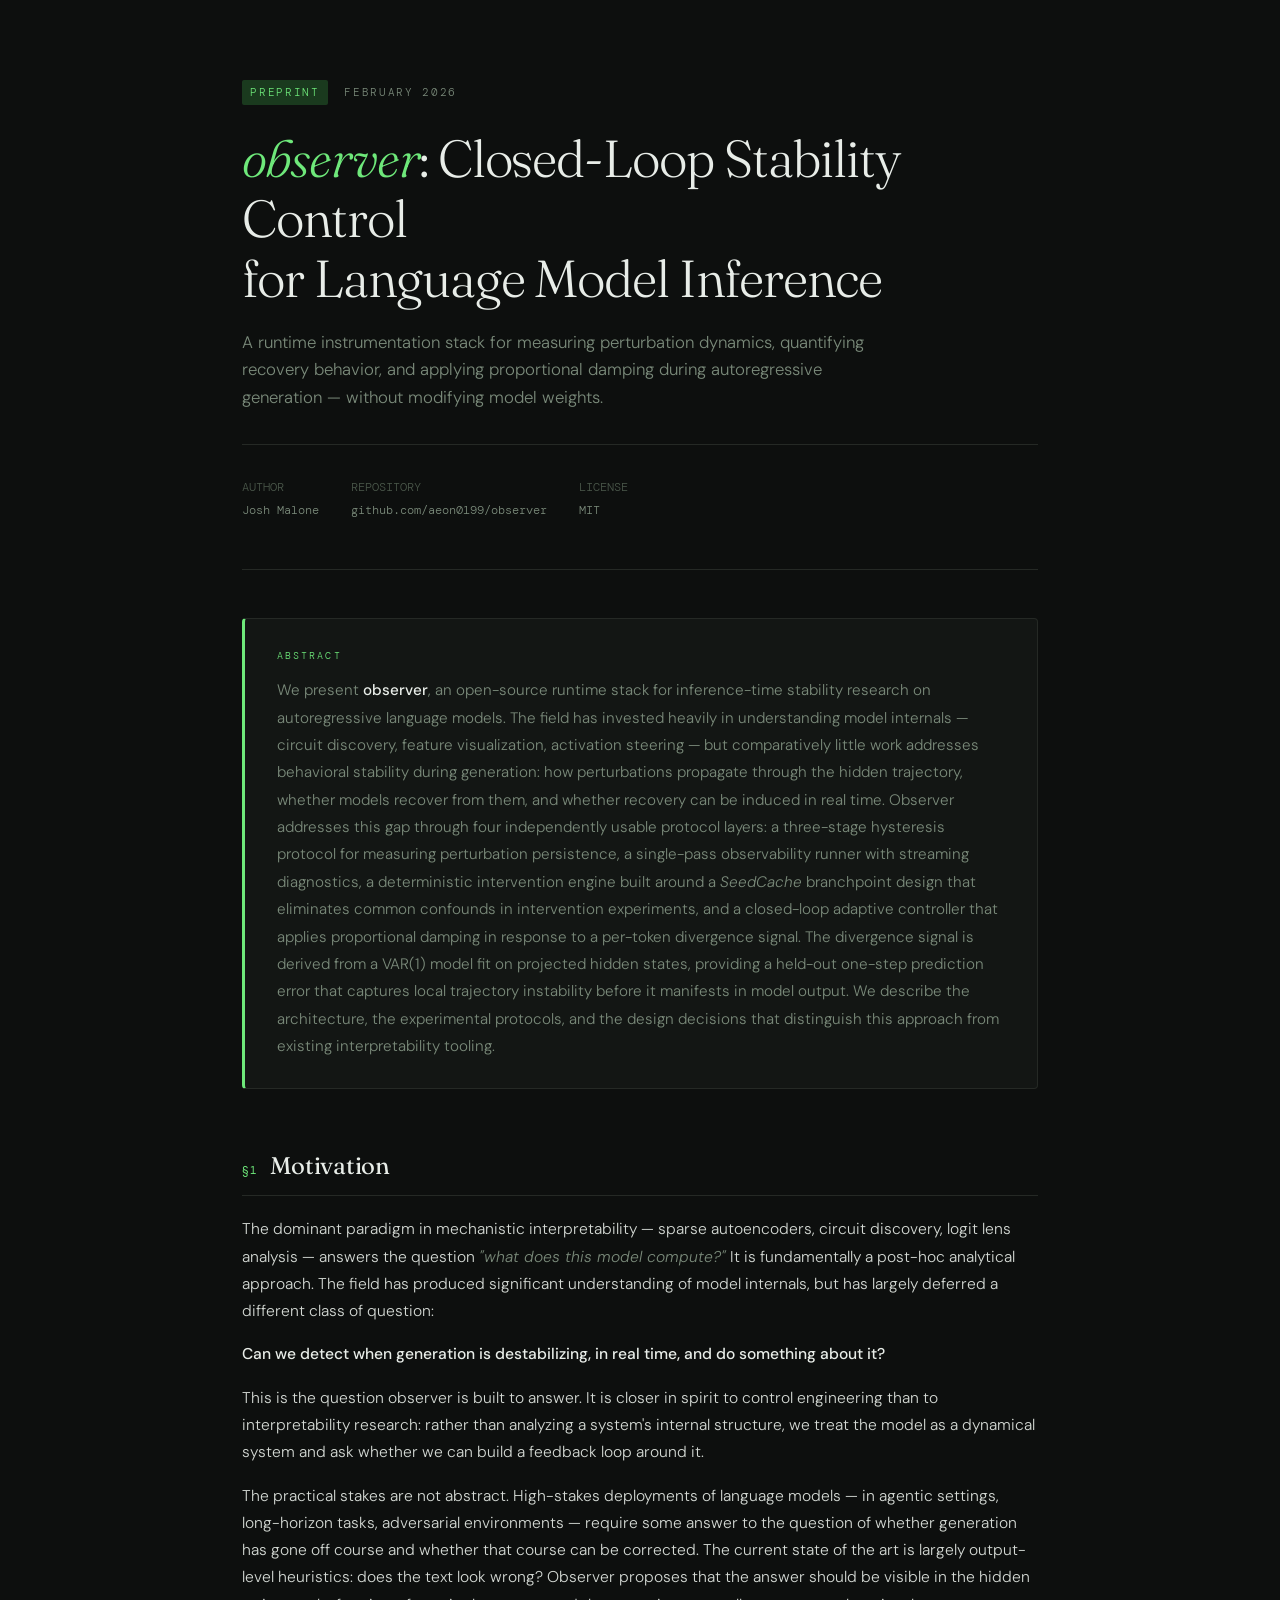
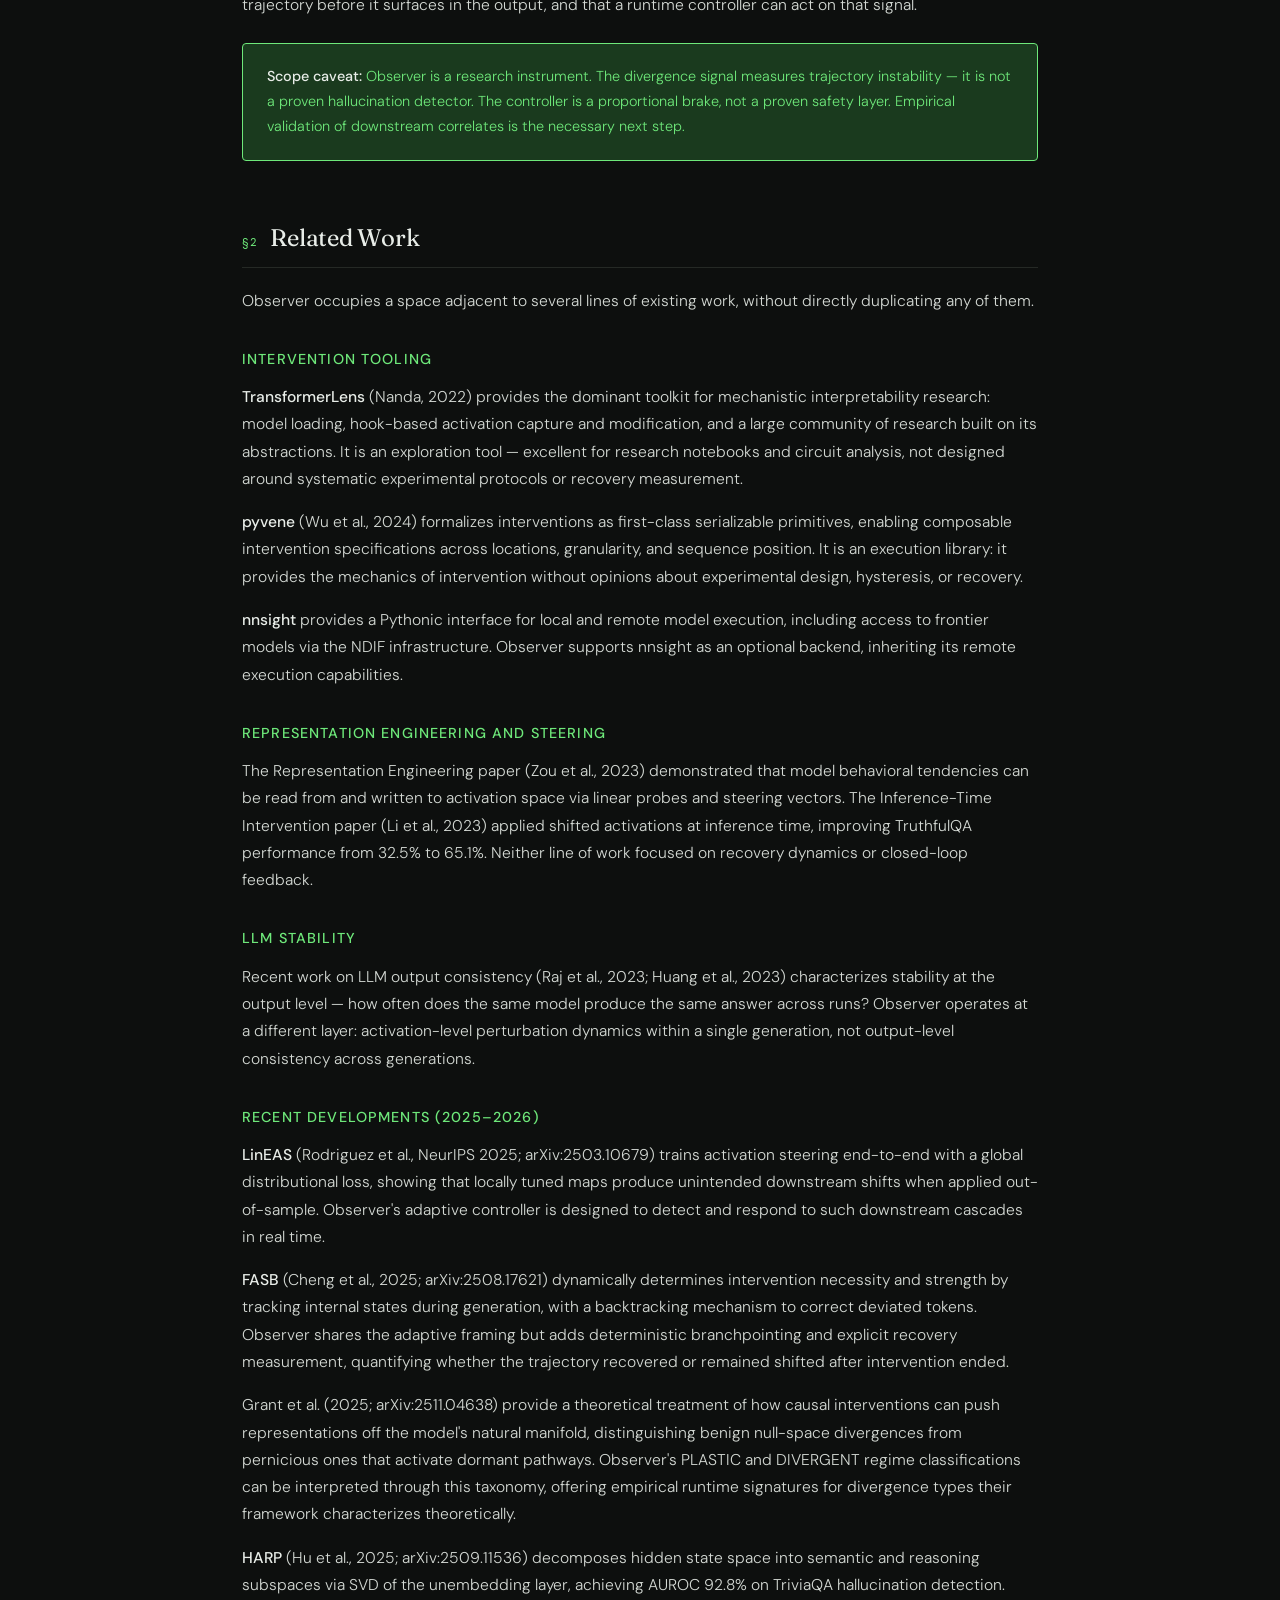
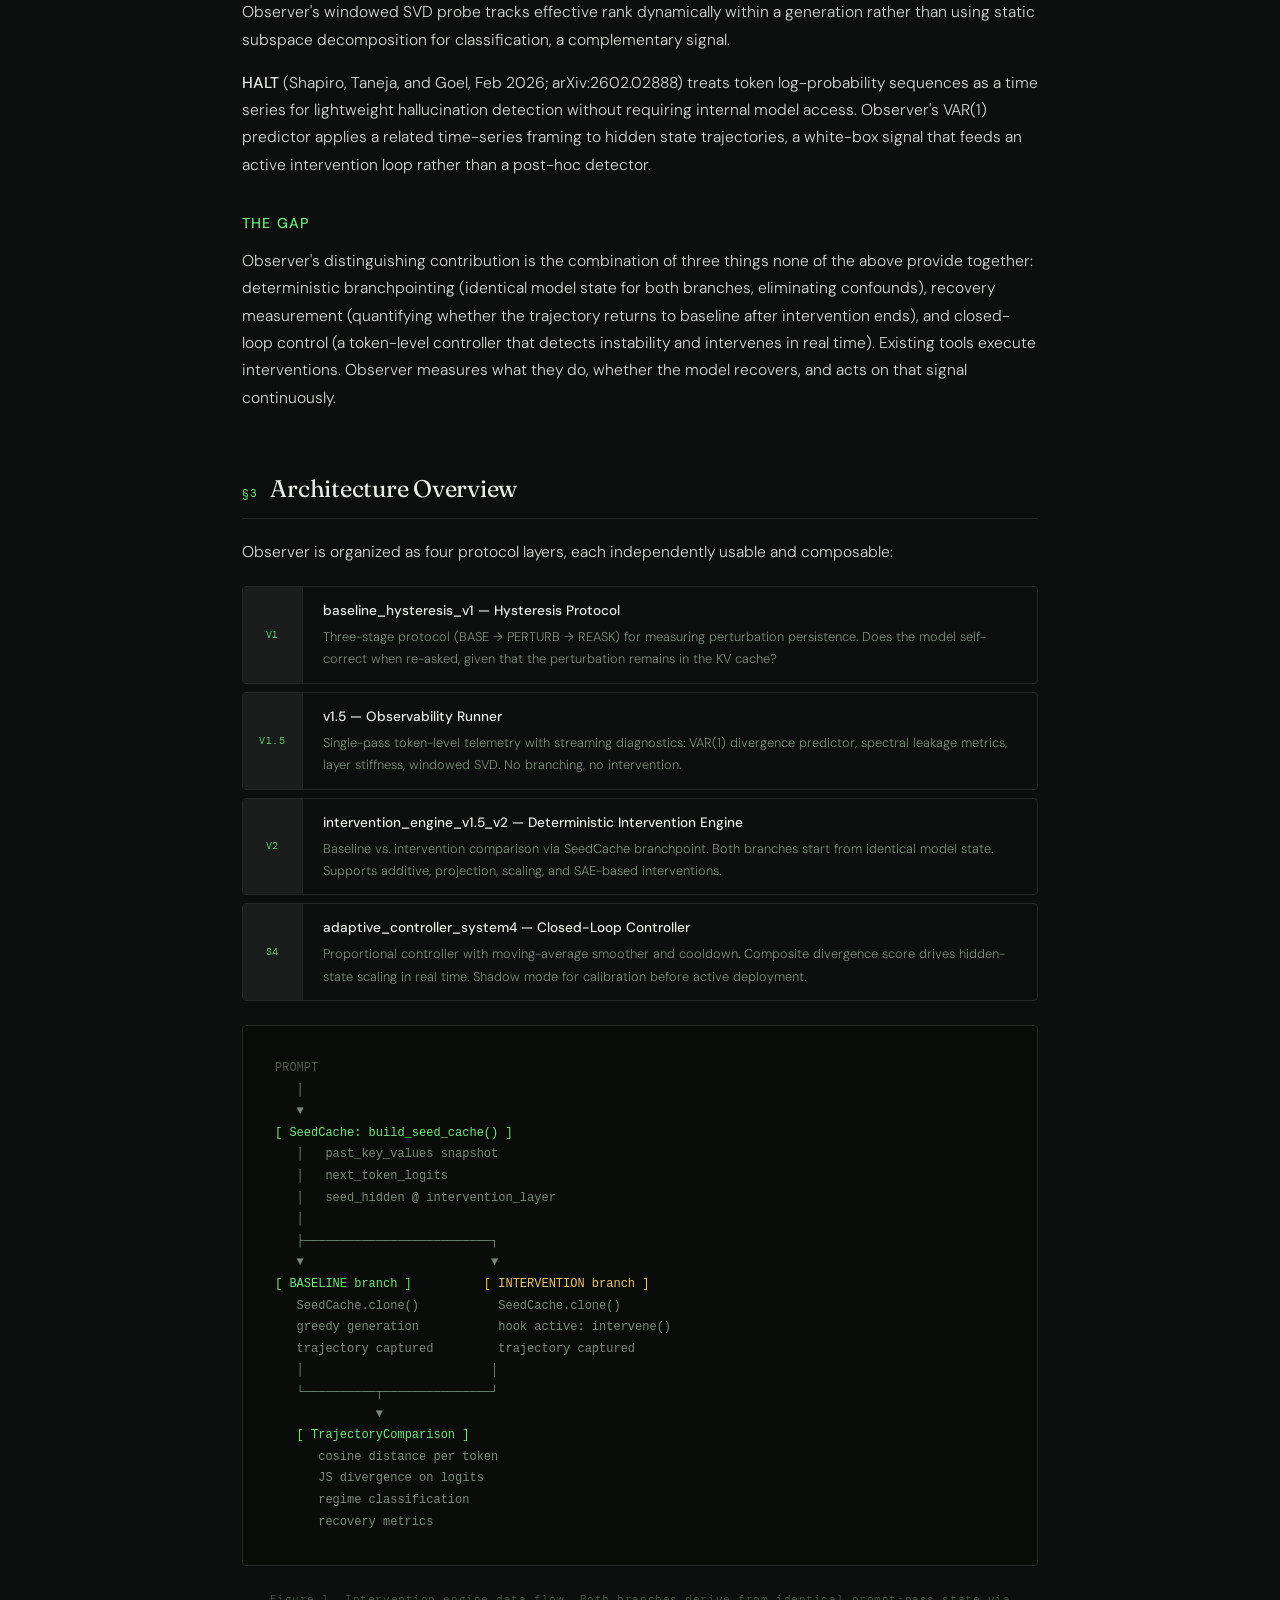
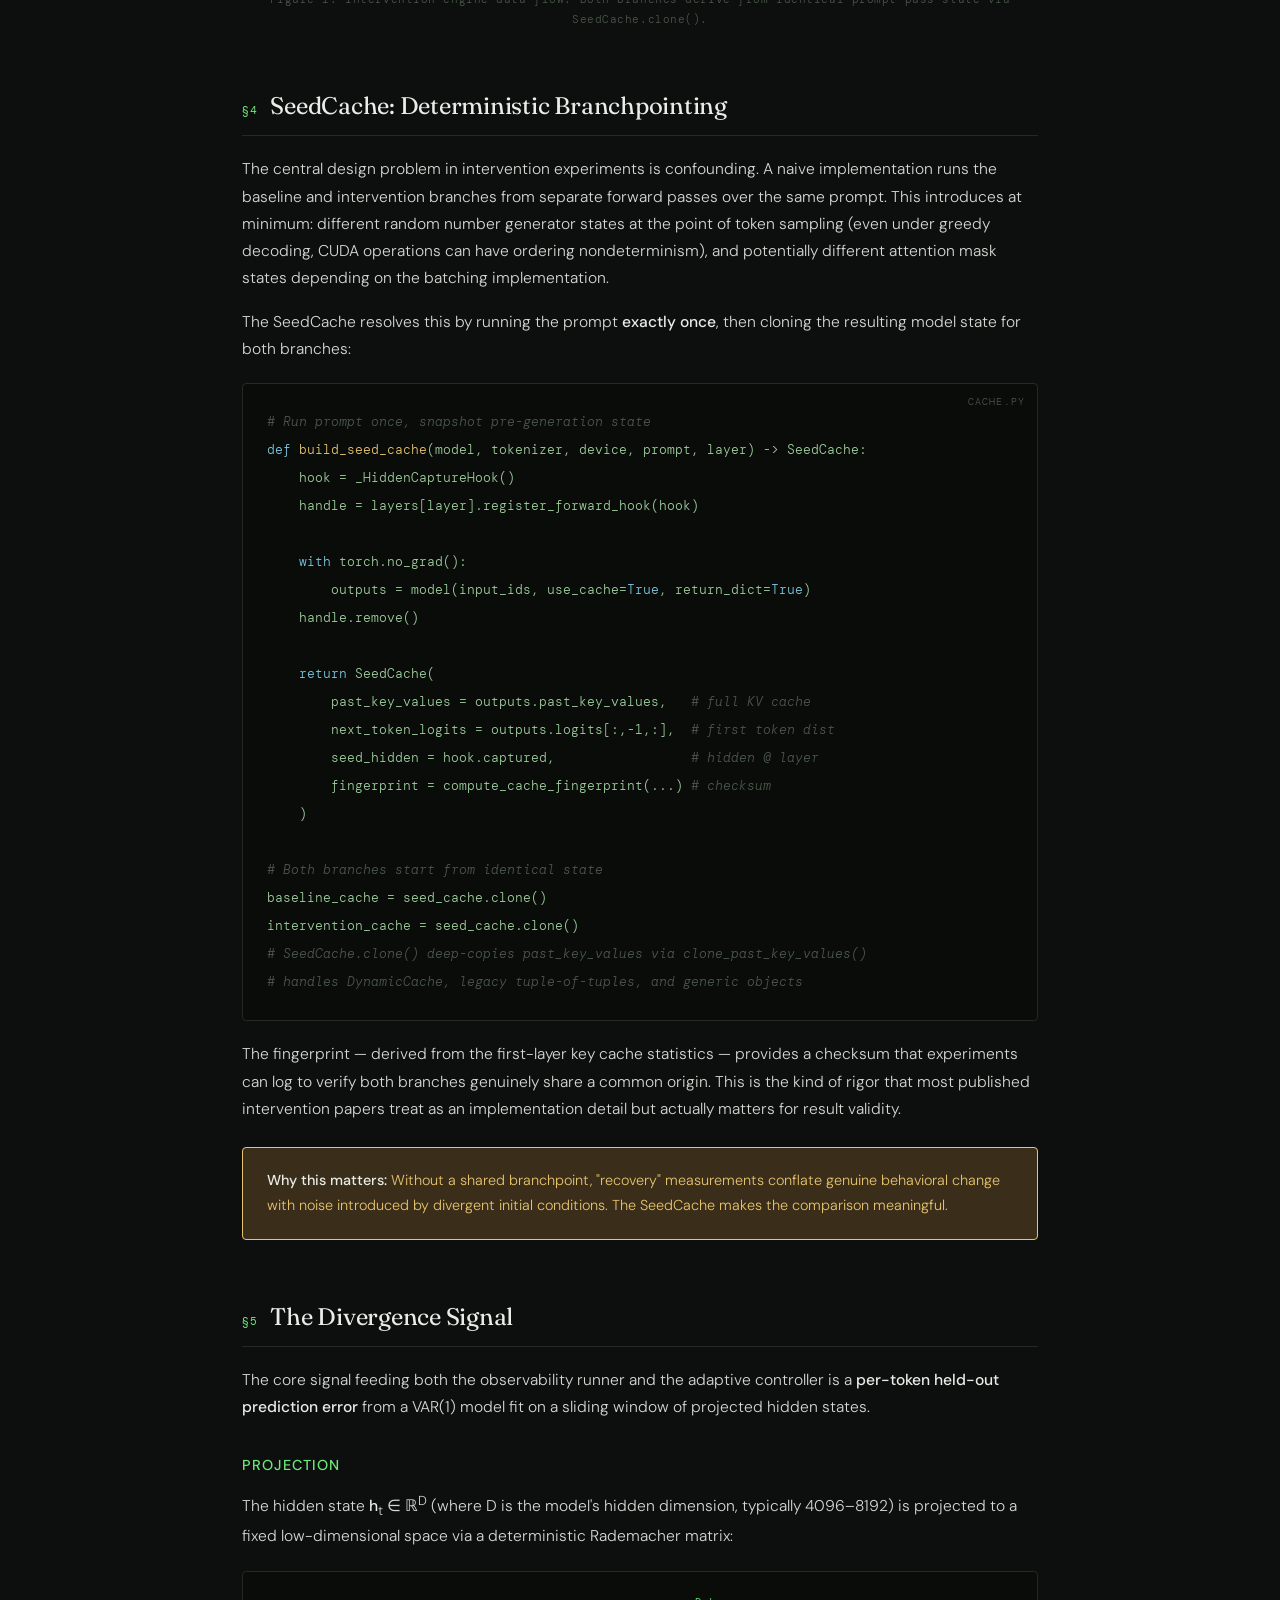
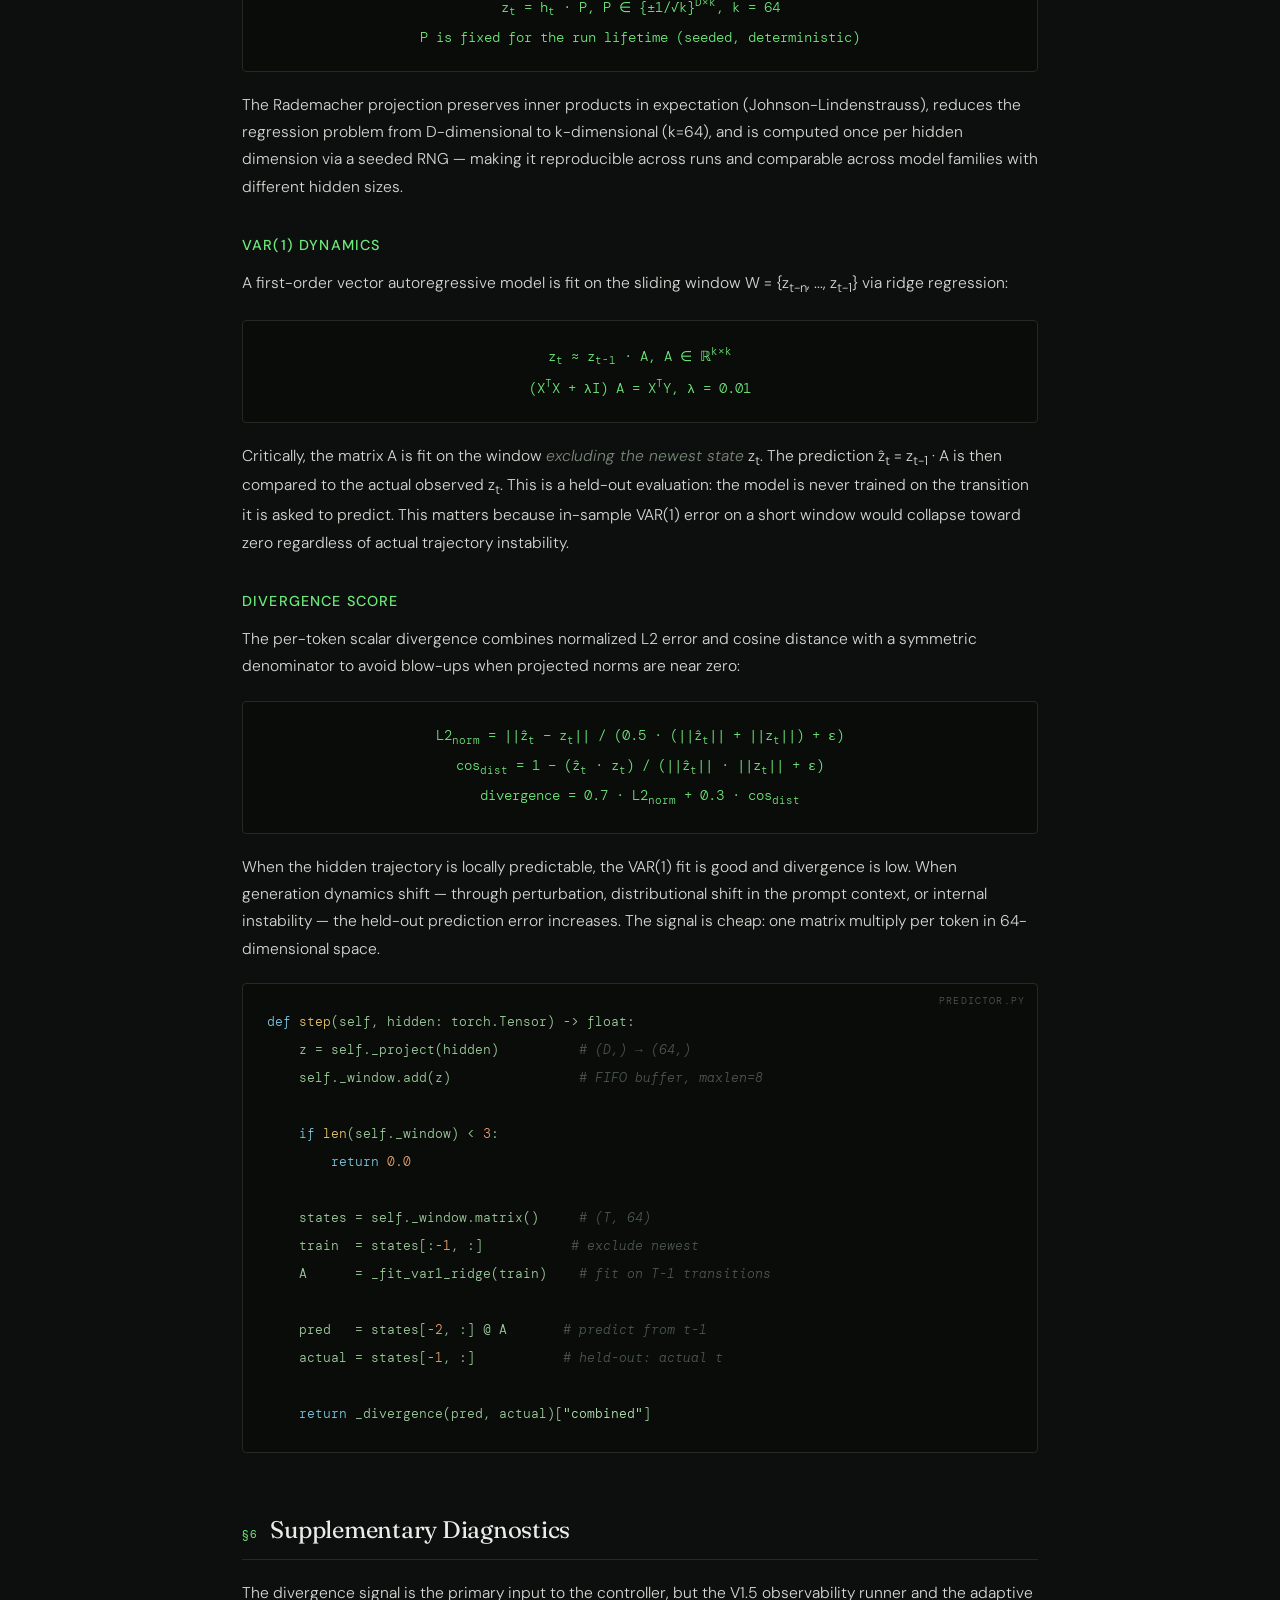
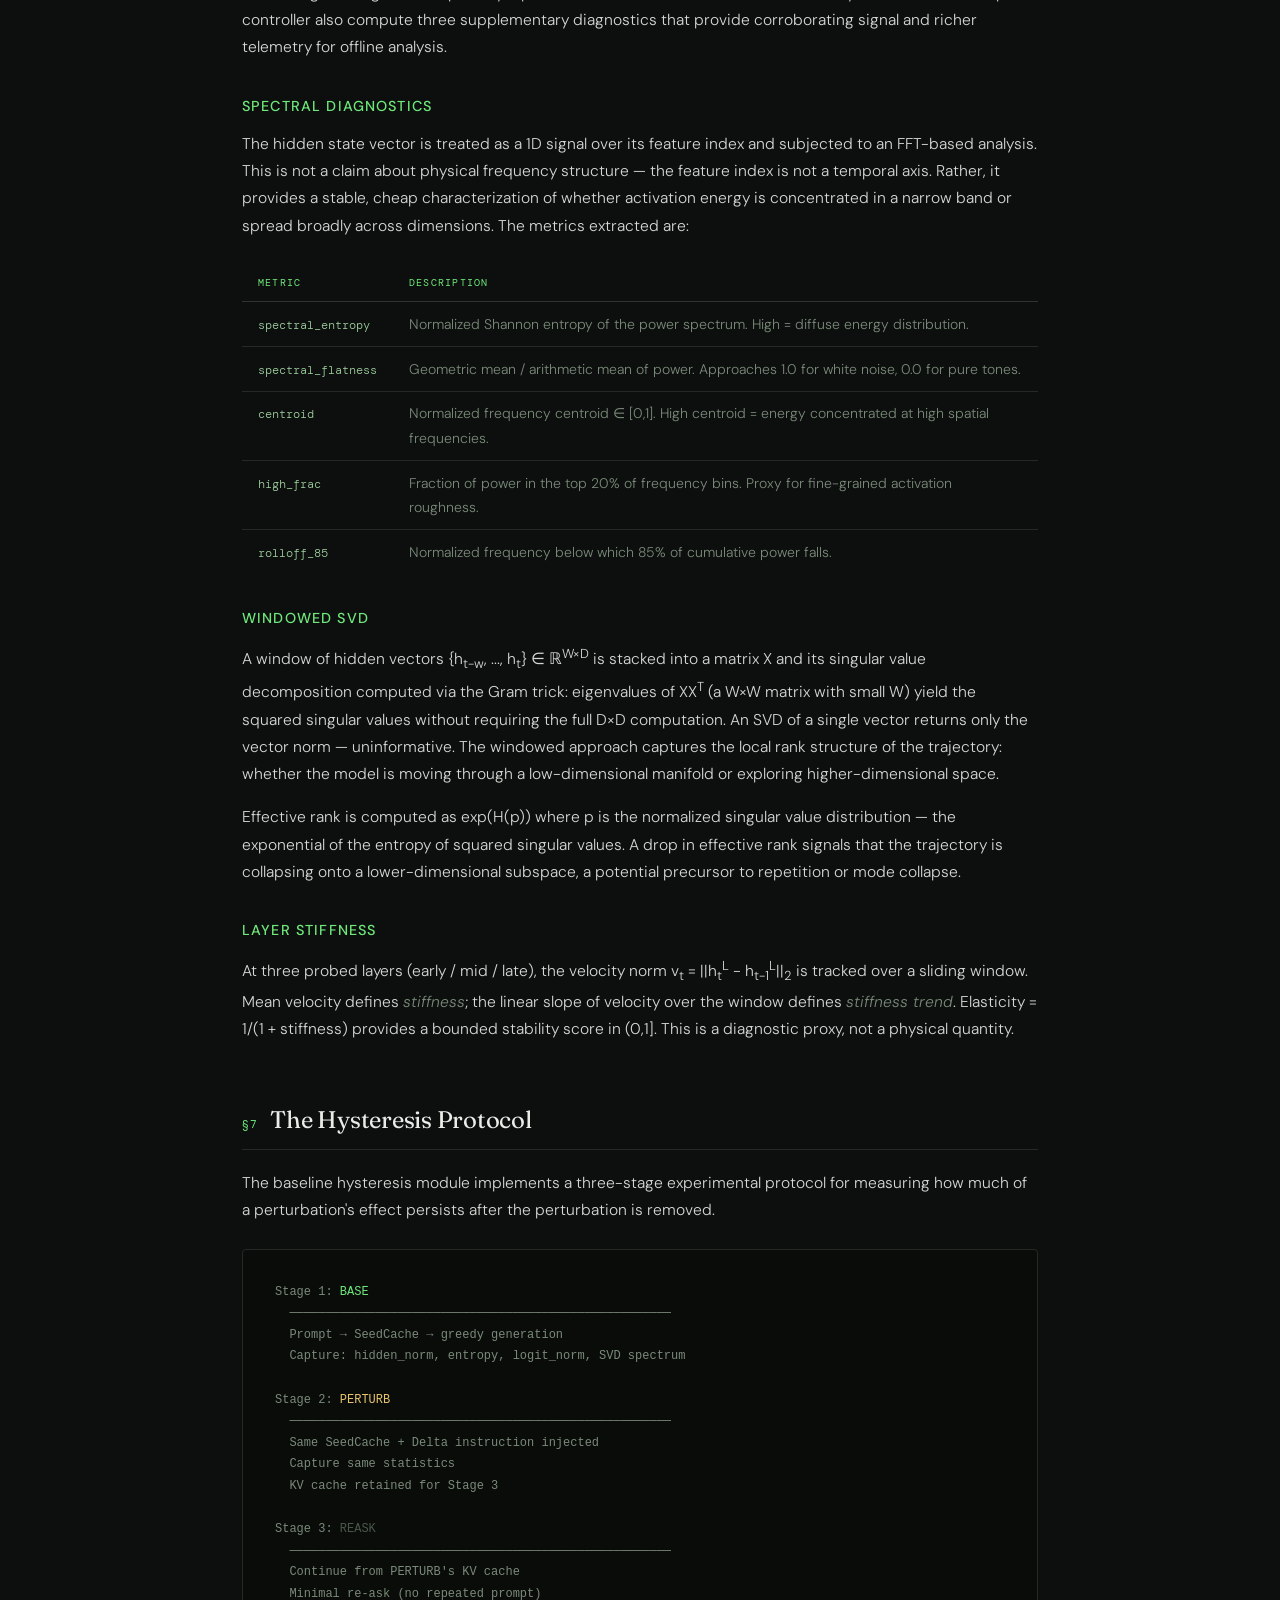
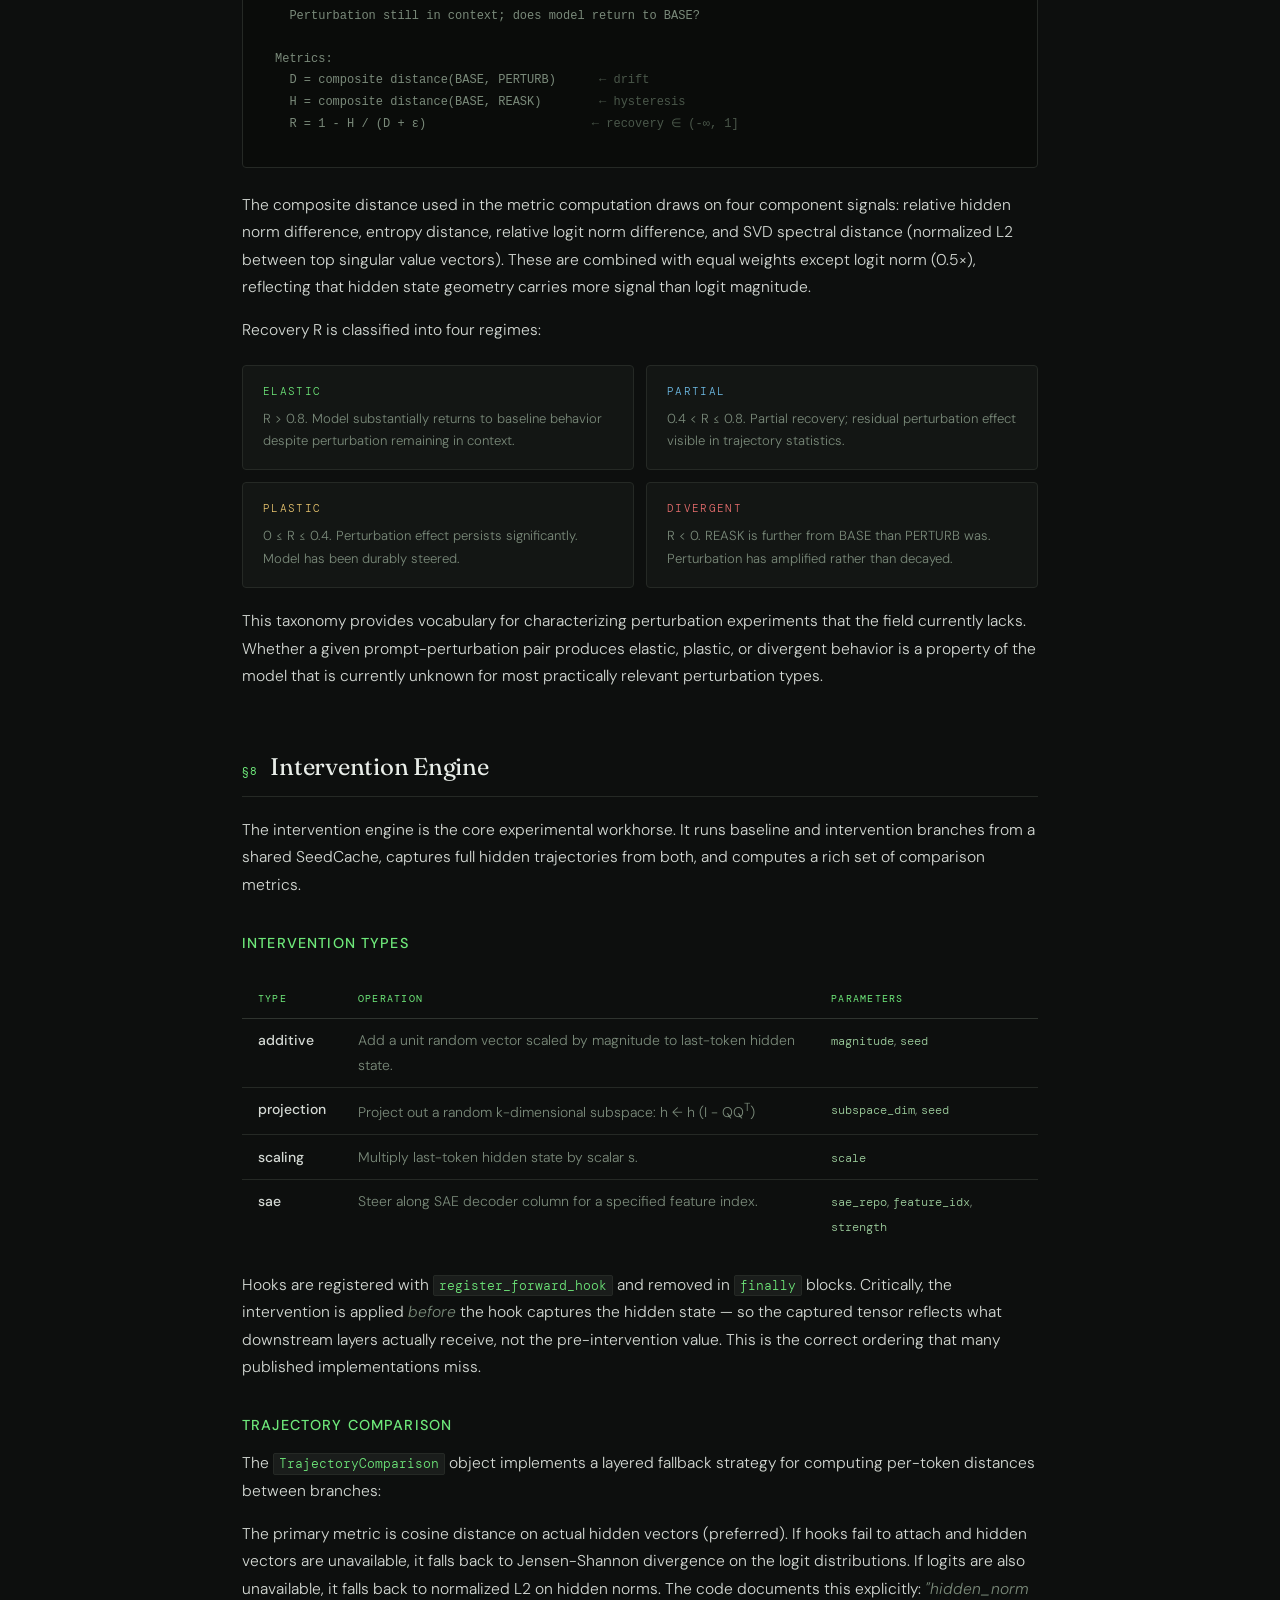
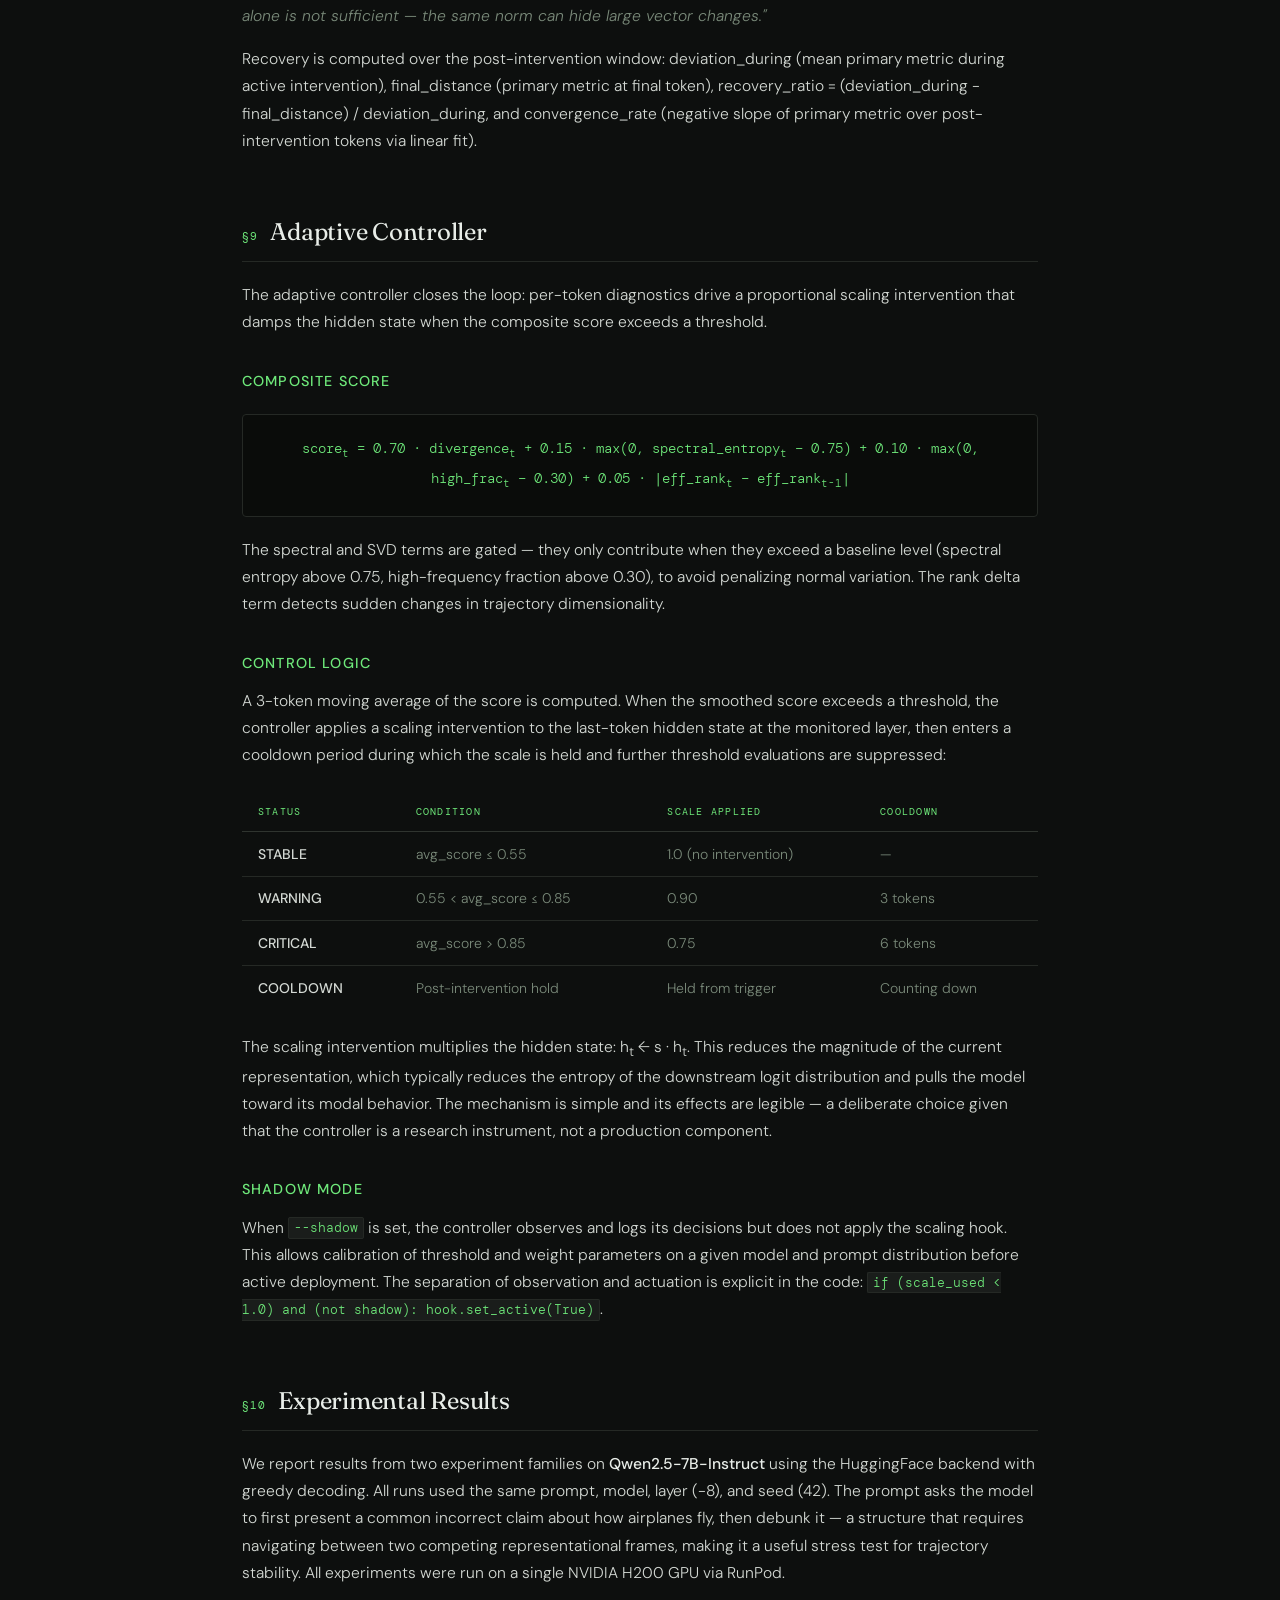
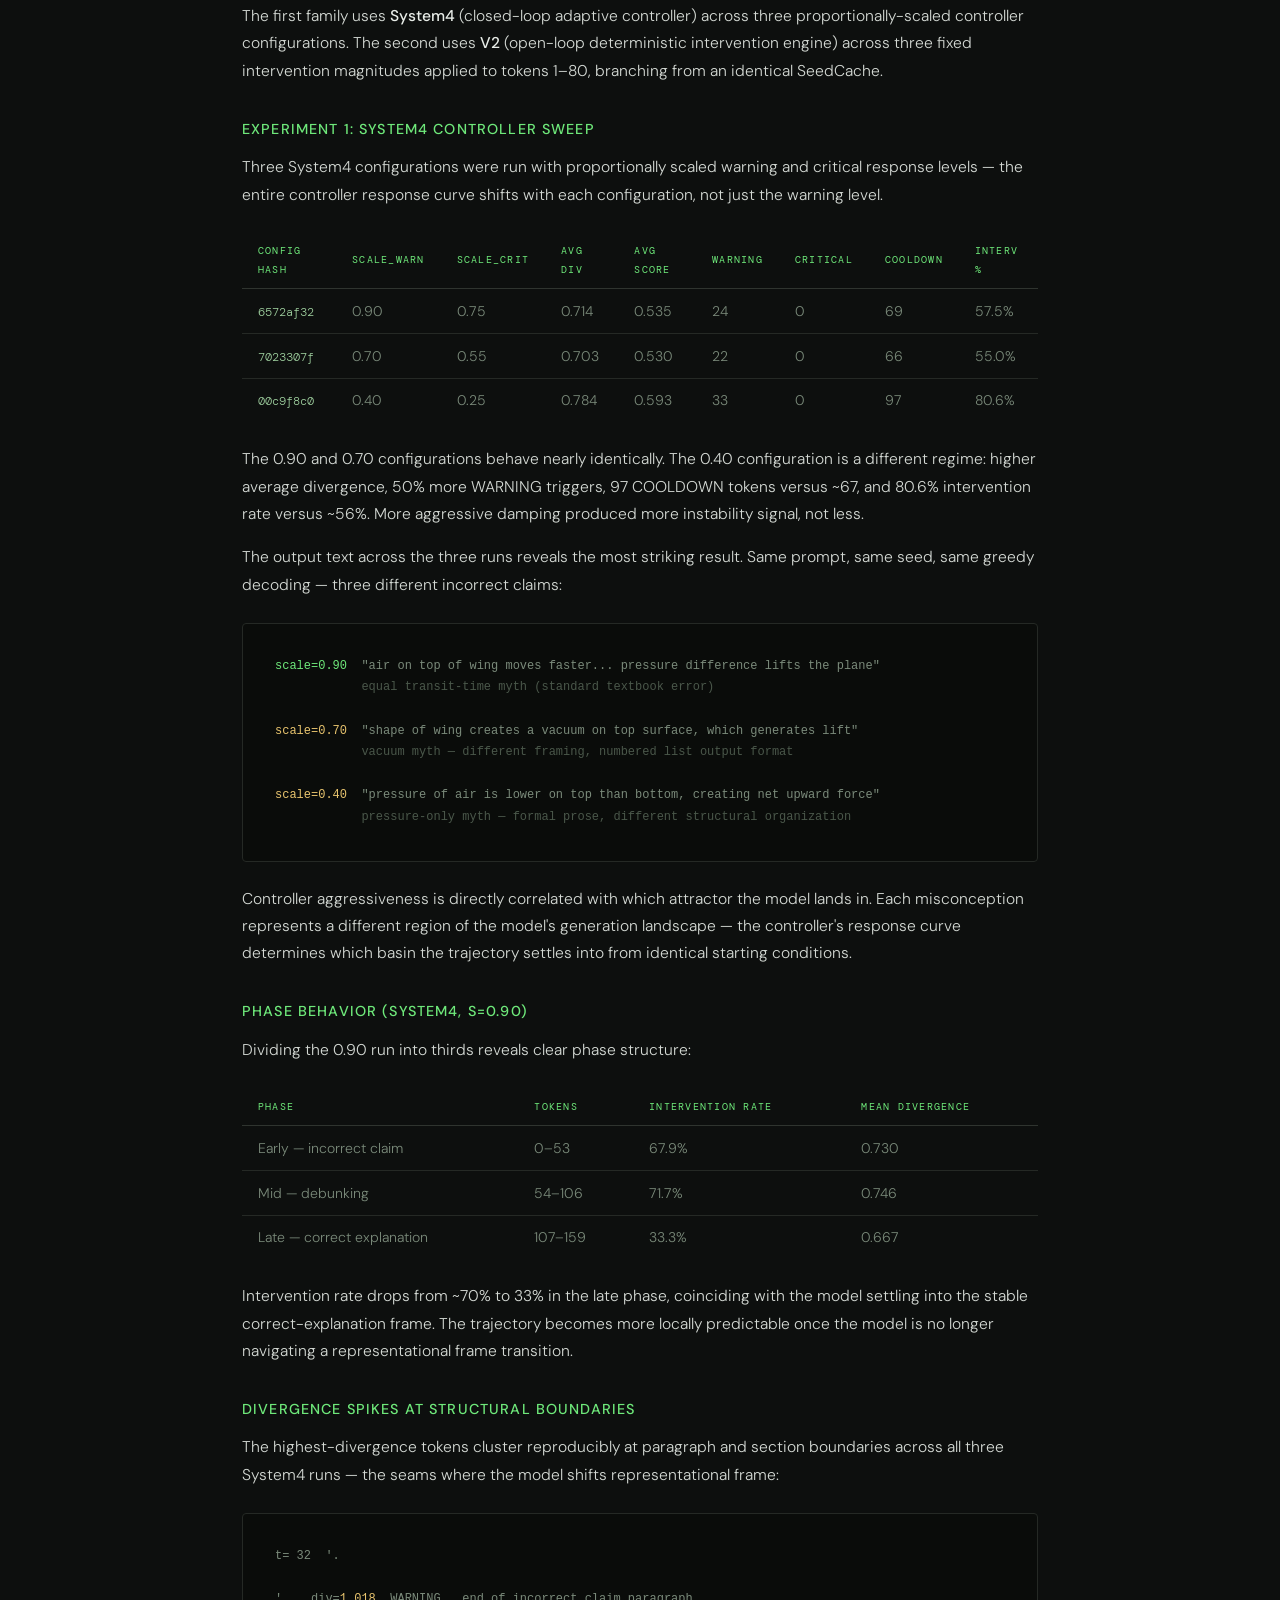
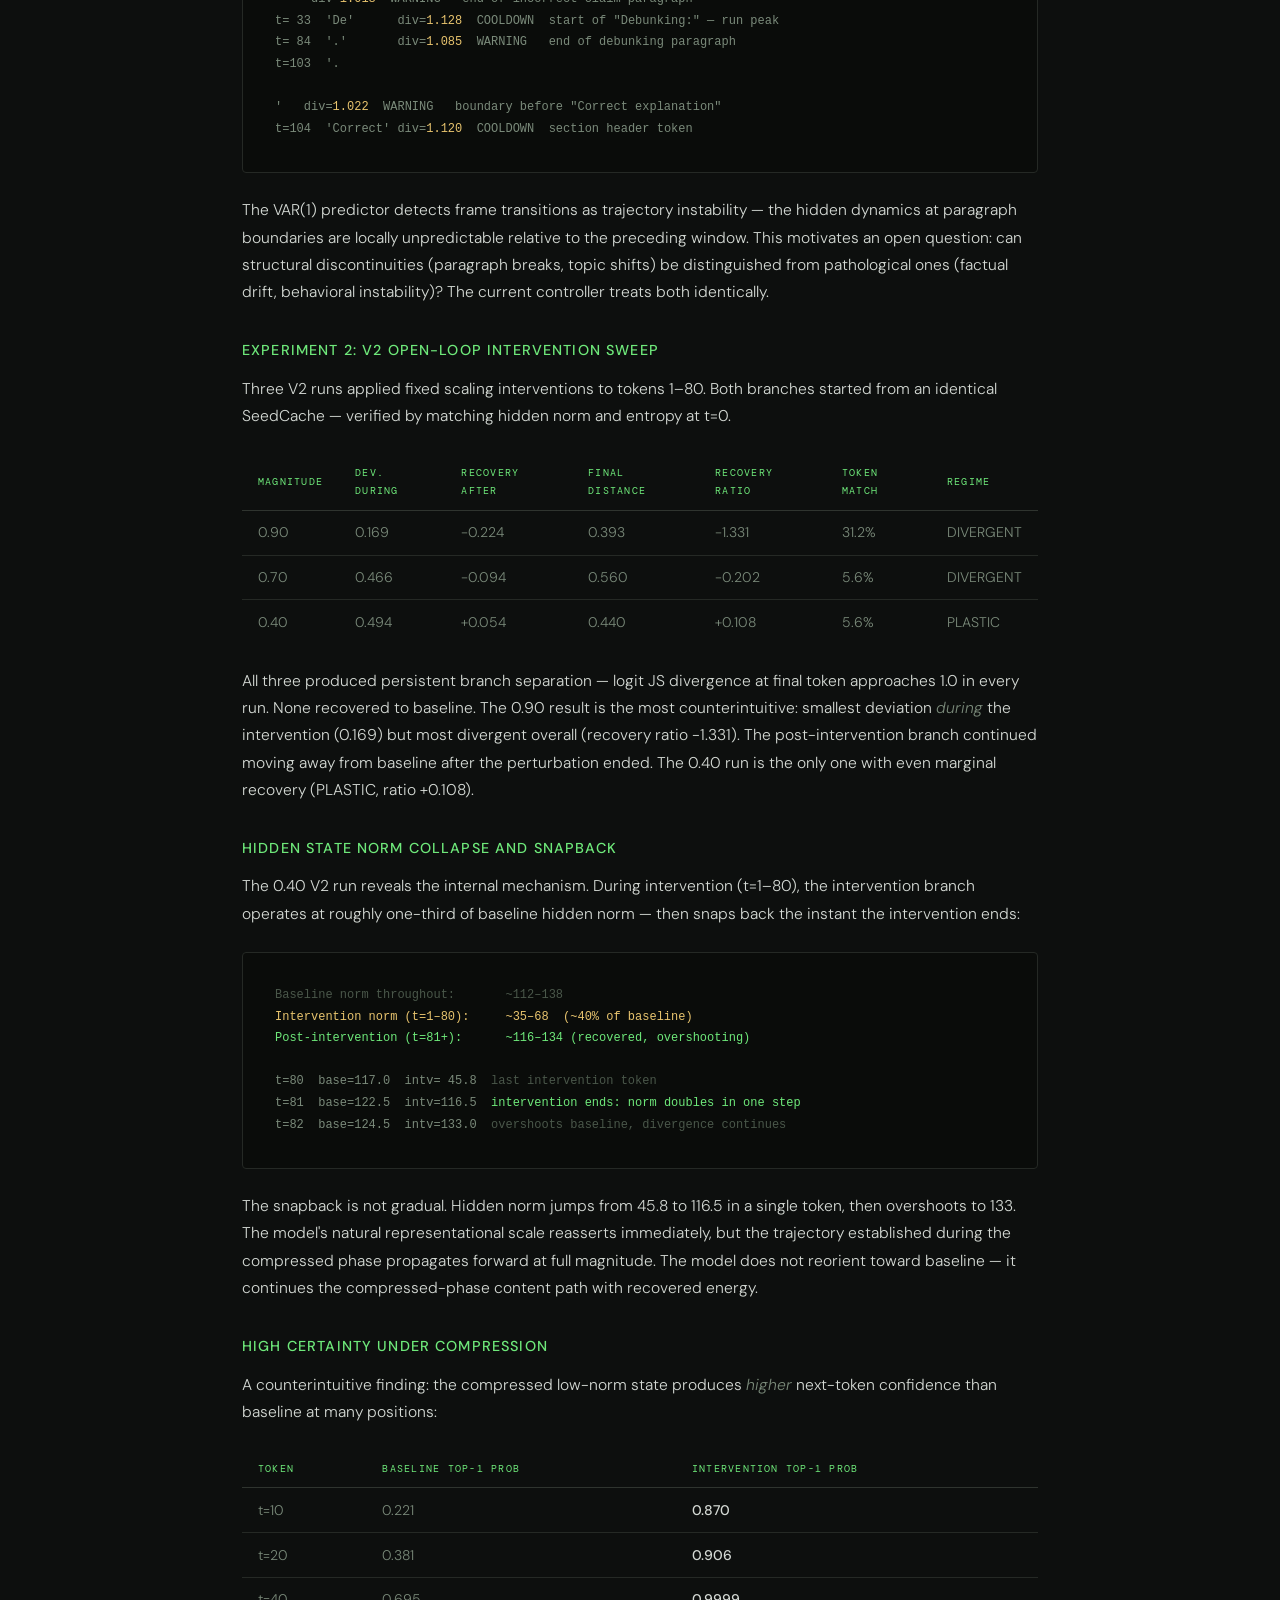
==== docs/observer_paper.html @ 0c3e9192 "Remove Experiment B compute estimate from validation roadmap" ====
<!DOCTYPE html>
<html lang="en">
<head>
<meta charset="UTF-8">
<meta name="viewport" content="width=device-width, initial-scale=1.0">
<title>observer: Closed-Loop Stability Control for Language Model Inference</title>
<link rel="preconnect" href="https://fonts.googleapis.com">
<link href="https://fonts.googleapis.com/css2?family=DM+Mono:ital,wght@0,300;0,400;0,500;1,300&family=Fraunces:ital,opsz,wght@0,9..144,300;0,9..144,400;0,9..144,600;1,9..144,300;1,9..144,400&family=DM+Sans:ital,wght@0,300;0,400;0,500;1,300&display=swap" rel="stylesheet">
<style>
  :root {
    --bg: #0d0f0e;
    --surface: #131614;
    --surface2: #1a1d1b;
    --border: #252925;
    --border2: #2f342f;
    --text: #d4d9d4;
    --text-dim: #7a8a7a;
    --text-dimmer: #4a574a;
    --accent: #6ee87a;
    --accent2: #3adc4a;
    --accent-dim: #1a3a1e;
    --warn: #e8c46e;
    --warn-dim: #3a2e1a;
    --code-bg: #0a0c0a;
    --red: #e86e6e;
  }

  * { margin: 0; padding: 0; box-sizing: border-box; }

  html {
    font-size: 16px;
    background: var(--bg);
    color: var(--text);
    scroll-behavior: smooth;
  }

  body {
    font-family: 'DM Sans', sans-serif;
    font-weight: 300;
    line-height: 1.75;
    max-width: 860px;
    margin: 0 auto;
    padding: 0 2rem 8rem;
  }

  /* ─── HEADER ─── */
  .paper-header {
    padding: 5rem 0 3rem;
    border-bottom: 1px solid var(--border);
    margin-bottom: 3rem;
    animation: fadeUp 0.8s ease both;
  }

  .label-row {
    display: flex;
    align-items: center;
    gap: 1rem;
    margin-bottom: 1.5rem;
  }

  .label {
    font-family: 'DM Mono', monospace;
    font-size: 0.7rem;
    letter-spacing: 0.15em;
    text-transform: uppercase;
    color: var(--accent);
    background: var(--accent-dim);
    padding: 0.25em 0.75em;
    border-radius: 2px;
  }

  .label-plain {
    font-family: 'DM Mono', monospace;
    font-size: 0.7rem;
    letter-spacing: 0.15em;
    text-transform: uppercase;
    color: var(--text-dim);
  }

  h1 {
    font-family: 'Fraunces', serif;
    font-size: clamp(2rem, 5vw, 3.25rem);
    font-weight: 300;
    line-height: 1.15;
    letter-spacing: -0.02em;
    color: #e8ede8;
    margin-bottom: 1.25rem;
  }

  h1 em {
    font-style: italic;
    color: var(--accent);
  }

  .subtitle {
    font-family: 'DM Sans', sans-serif;
    font-size: 1.05rem;
    color: var(--text-dim);
    font-weight: 300;
    max-width: 640px;
    line-height: 1.65;
  }

  .meta-row {
    display: flex;
    flex-wrap: wrap;
    gap: 2rem;
    margin-top: 2rem;
    padding-top: 2rem;
    border-top: 1px solid var(--border);
  }

  .meta-item {
    font-family: 'DM Mono', monospace;
    font-size: 0.75rem;
    color: var(--text-dimmer);
  }

  .meta-item span {
    color: var(--text-dim);
    display: block;
    margin-top: 0.2em;
  }

  /* ─── SECTIONS ─── */
  section {
    margin-bottom: 3.5rem;
    animation: fadeUp 0.6s ease both;
  }

  h2 {
    font-family: 'Fraunces', serif;
    font-size: 1.5rem;
    font-weight: 400;
    color: #e8ede8;
    letter-spacing: -0.01em;
    margin-bottom: 1.25rem;
    padding-bottom: 0.5rem;
    border-bottom: 1px solid var(--border);
    display: flex;
    align-items: baseline;
    gap: 0.75rem;
  }

  h2 .sec-num {
    font-family: 'DM Mono', monospace;
    font-size: 0.7rem;
    color: var(--accent);
    letter-spacing: 0.1em;
  }

  h3 {
    font-family: 'DM Sans', sans-serif;
    font-size: 0.9rem;
    font-weight: 500;
    color: var(--accent);
    letter-spacing: 0.08em;
    text-transform: uppercase;
    margin: 2rem 0 0.75rem;
  }

  p {
    font-size: 0.975rem;
    color: var(--text);
    margin-bottom: 1rem;
    font-weight: 300;
  }

  strong {
    font-weight: 500;
    color: #e8ede8;
  }

  em {
    font-style: italic;
    color: var(--text-dim);
  }

  /* ─── ABSTRACT BOX ─── */
  .abstract {
    background: var(--surface);
    border: 1px solid var(--border);
    border-left: 3px solid var(--accent);
    padding: 1.75rem 2rem;
    border-radius: 4px;
    margin-bottom: 3.5rem;
    animation: fadeUp 0.7s ease both;
  }

  .abstract-label {
    font-family: 'DM Mono', monospace;
    font-size: 0.65rem;
    letter-spacing: 0.2em;
    text-transform: uppercase;
    color: var(--accent);
    margin-bottom: 0.75rem;
  }

  .abstract p {
    font-size: 0.95rem;
    line-height: 1.8;
    color: var(--text-dim);
    margin-bottom: 0;
  }

  /* ─── CODE ─── */
  pre {
    background: var(--code-bg);
    border: 1px solid var(--border);
    border-radius: 4px;
    padding: 1.5rem;
    overflow-x: auto;
    margin: 1.25rem 0;
    position: relative;
  }

  pre .code-label {
    position: absolute;
    top: 0.6rem;
    right: 0.75rem;
    font-family: 'DM Mono', monospace;
    font-size: 0.6rem;
    letter-spacing: 0.12em;
    text-transform: uppercase;
    color: var(--text-dimmer);
  }

  code {
    font-family: 'DM Mono', monospace;
    font-size: 0.8rem;
    line-height: 1.7;
    color: #9ecf9e;
  }

  p code, li code {
    background: var(--surface2);
    border: 1px solid var(--border);
    padding: 0.1em 0.4em;
    border-radius: 2px;
    font-size: 0.8rem;
    color: var(--accent);
  }

  .comment { color: var(--text-dimmer); font-style: italic; }
  .kw { color: #7ec8e3; }
  .fn { color: #e8c46e; }
  .str { color: #b5e8b5; }
  .num { color: #e8a06e; }

  /* ─── CALLOUT ─── */
  .callout {
    background: var(--warn-dim);
    border: 1px solid var(--warn);
    border-radius: 4px;
    padding: 1.25rem 1.5rem;
    margin: 1.5rem 0;
  }

  .callout p {
    color: var(--warn);
    font-size: 0.9rem;
    margin: 0;
  }

  .callout-green {
    background: var(--accent-dim);
    border-color: var(--accent);
  }

  .callout-green p {
    color: var(--accent);
  }

  /* ─── FORMULA ─── */
  .formula {
    background: var(--code-bg);
    border: 1px solid var(--border);
    border-radius: 4px;
    padding: 1.25rem 2rem;
    margin: 1.25rem 0;
    text-align: center;
    font-family: 'DM Mono', monospace;
    font-size: 0.85rem;
    color: var(--accent);
    line-height: 2;
    overflow-x: auto;
  }

  /* ─── TABLE ─── */
  .table-wrap {
    overflow-x: auto;
    margin: 1.5rem 0;
  }

  table {
    width: 100%;
    border-collapse: collapse;
    font-size: 0.85rem;
  }

  th {
    font-family: 'DM Mono', monospace;
    font-size: 0.65rem;
    letter-spacing: 0.12em;
    text-transform: uppercase;
    color: var(--accent);
    border-bottom: 1px solid var(--border2);
    padding: 0.6rem 1rem;
    text-align: left;
    font-weight: 400;
  }

  td {
    padding: 0.6rem 1rem;
    border-bottom: 1px solid var(--border);
    color: var(--text-dim);
    font-size: 0.875rem;
    vertical-align: top;
  }

  tr:last-child td { border-bottom: none; }

  td strong { color: var(--text); }
  td code { font-size: 0.75rem; }

  /* ─── FIGURE / DIAGRAM ─── */
  .diagram {
    background: var(--code-bg);
    border: 1px solid var(--border);
    border-radius: 4px;
    padding: 2rem;
    margin: 1.5rem 0;
    font-family: 'DM Mono', monospace;
    font-size: 0.75rem;
    color: var(--text-dim);
    line-height: 1.8;
    overflow-x: auto;
  }

  .diagram .d-accent { color: var(--accent); }
  .diagram .d-warn { color: var(--warn); }
  .diagram .d-dim { color: var(--text-dimmer); }

  .fig-caption {
    font-family: 'DM Mono', monospace;
    font-size: 0.7rem;
    color: var(--text-dimmer);
    text-align: center;
    margin-top: 0.5rem;
    letter-spacing: 0.05em;
  }

  /* ─── REGIME GRID ─── */
  .regime-grid {
    display: grid;
    grid-template-columns: repeat(2, 1fr);
    gap: 0.75rem;
    margin: 1.25rem 0;
  }

  .regime-card {
    background: var(--surface);
    border: 1px solid var(--border);
    border-radius: 4px;
    padding: 1rem 1.25rem;
  }

  .regime-card .rc-label {
    font-family: 'DM Mono', monospace;
    font-size: 0.7rem;
    letter-spacing: 0.12em;
    margin-bottom: 0.4rem;
  }

  .rc-elastic { color: var(--accent); }
  .rc-partial { color: #6ebde8; }
  .rc-plastic { color: var(--warn); }
  .rc-divergent { color: var(--red); }

  .regime-card p {
    font-size: 0.82rem;
    color: var(--text-dim);
    margin: 0;
  }

  /* ─── COMPONENT STACK ─── */
  .stack {
    display: flex;
    flex-direction: column;
    gap: 0.5rem;
    margin: 1.25rem 0;
  }

  .stack-item {
    display: flex;
    align-items: stretch;
    gap: 0;
    border: 1px solid var(--border);
    border-radius: 4px;
    overflow: hidden;
  }

  .stack-tag {
    font-family: 'DM Mono', monospace;
    font-size: 0.65rem;
    letter-spacing: 0.08em;
    padding: 0.75rem 0.9rem;
    background: var(--surface2);
    color: var(--accent);
    border-right: 1px solid var(--border);
    min-width: 60px;
    display: flex;
    align-items: center;
    justify-content: center;
    text-transform: uppercase;
    writing-mode: horizontal-tb;
    white-space: nowrap;
  }

  .stack-content {
    padding: 0.75rem 1.25rem;
    flex: 1;
  }

  .stack-content strong {
    font-size: 0.85rem;
    display: block;
    margin-bottom: 0.2rem;
  }

  .stack-content p {
    font-size: 0.8rem;
    color: var(--text-dim);
    margin: 0;
  }

  /* ─── FOOTNOTES ─── */
  .footnotes {
    border-top: 1px solid var(--border);
    margin-top: 4rem;
    padding-top: 1.5rem;
    font-family: 'DM Mono', monospace;
    font-size: 0.72rem;
    color: var(--text-dimmer);
    line-height: 1.7;
  }

  .footnotes a {
    color: var(--accent);
    text-decoration: none;
  }

  /* ─── ANIMATIONS ─── */
  @keyframes fadeUp {
    from { opacity: 0; transform: translateY(16px); }
    to { opacity: 1; transform: translateY(0); }
  }

  section:nth-child(1) { animation-delay: 0.05s; }
  section:nth-child(2) { animation-delay: 0.1s; }
  section:nth-child(3) { animation-delay: 0.15s; }
  section:nth-child(4) { animation-delay: 0.2s; }
  section:nth-child(5) { animation-delay: 0.25s; }

  /* ─── RESPONSIVE ─── */
  @media (max-width: 600px) {
    body { padding: 0 1rem 5rem; }
    .regime-grid { grid-template-columns: 1fr; }
    .meta-row { gap: 1rem; }
  }
</style>
</head>
<body>

<header class="paper-header">
  <div class="label-row">
    <span class="label">Preprint</span>
    <span class="label-plain">February 2026</span>
  </div>
  <h1><em>observer</em>: Closed-Loop Stability Control<br>for Language Model Inference</h1>
  <p class="subtitle">
    A runtime instrumentation stack for measuring perturbation dynamics, 
    quantifying recovery behavior, and applying proportional damping 
    during autoregressive generation — without modifying model weights.
  </p>
  <div class="meta-row">
    <div class="meta-item">AUTHOR<span>Josh Malone</span></div>
    <div class="meta-item">REPOSITORY<span>github.com/aeon0199/observer</span></div>
    <div class="meta-item">LICENSE<span>MIT</span></div>
  </div>
</header>

<div class="abstract">
  <div class="abstract-label">Abstract</div>
  <p>
    We present <strong>observer</strong>, an open-source runtime stack for inference-time stability research on autoregressive language models. 
    The field has invested heavily in understanding model internals — circuit discovery, feature visualization, activation steering — 
    but comparatively little work addresses behavioral stability during generation: how perturbations propagate through 
    the hidden trajectory, whether models recover from them, and whether recovery can be induced in real time.
    Observer addresses this gap through four independently usable protocol layers: a three-stage hysteresis protocol 
    for measuring perturbation persistence, a single-pass observability runner with streaming diagnostics, 
    a deterministic intervention engine built around a <em>SeedCache</em> branchpoint design that eliminates 
    common confounds in intervention experiments, and a closed-loop adaptive controller that applies proportional 
    damping in response to a per-token divergence signal. The divergence signal is derived from a VAR(1) model 
    fit on projected hidden states, providing a held-out one-step prediction error that captures local trajectory 
    instability before it manifests in model output. We describe the architecture, the experimental protocols, 
    and the design decisions that distinguish this approach from existing interpretability tooling.
  </p>
</div>

<section>
  <h2><span class="sec-num">§1</span> Motivation</h2>
  <p>
    The dominant paradigm in mechanistic interpretability — sparse autoencoders, circuit discovery, logit lens analysis — 
    answers the question <em>"what does this model compute?"</em> It is fundamentally a post-hoc analytical approach. 
    The field has produced significant understanding of model internals, but has largely deferred a different class of question:
  </p>
  <p>
    <strong>Can we detect when generation is destabilizing, in real time, and do something about it?</strong>
  </p>
  <p>
    This is the question observer is built to answer. It is closer in spirit to control engineering than to interpretability 
    research: rather than analyzing a system's internal structure, we treat the model as a dynamical system 
    and ask whether we can build a feedback loop around it.
  </p>
  <p>
    The practical stakes are not abstract. High-stakes deployments of language models — in agentic settings, 
    long-horizon tasks, adversarial environments — require some answer to the question of whether generation 
    has gone off course and whether that course can be corrected. The current state of the art is largely 
    output-level heuristics: does the text look wrong? Observer proposes that the answer should be 
    visible in the hidden trajectory before it surfaces in the output, and that a runtime controller 
    can act on that signal.
  </p>

  <div class="callout callout-green">
    <p>
      <strong>Scope caveat:</strong> Observer is a research instrument. The divergence signal measures 
      trajectory instability — it is not a proven hallucination detector. The controller is a proportional 
      brake, not a proven safety layer. Empirical validation of downstream correlates is the necessary next step.
    </p>
  </div>
</section>

<section>
  <h2><span class="sec-num">§2</span> Related Work</h2>
  <p>
    Observer occupies a space adjacent to several lines of existing work, without directly duplicating any of them.
  </p>

  <h3>Intervention Tooling</h3>
  <p>
    <strong>TransformerLens</strong> (Nanda, 2022) provides the dominant toolkit for mechanistic interpretability 
    research: model loading, hook-based activation capture and modification, and a large community of research 
    built on its abstractions. It is an exploration tool — excellent for research notebooks and circuit analysis, 
    not designed around systematic experimental protocols or recovery measurement.
  </p>
  <p>
    <strong>pyvene</strong> (Wu et al., 2024) formalizes interventions as first-class serializable primitives, 
    enabling composable intervention specifications across locations, granularity, and sequence position. 
    It is an execution library: it provides the mechanics of intervention without opinions about experimental design, 
    hysteresis, or recovery.
  </p>
  <p>
    <strong>nnsight</strong> provides a Pythonic interface for local and remote model execution, including 
    access to frontier models via the NDIF infrastructure. Observer supports nnsight as an optional backend, 
    inheriting its remote execution capabilities.
  </p>

  <h3>Representation Engineering and Steering</h3>
  <p>
    The Representation Engineering paper (Zou et al., 2023) demonstrated that model behavioral tendencies 
    can be read from and written to activation space via linear probes and steering vectors. The Inference-Time 
    Intervention paper (Li et al., 2023) applied shifted activations at inference time, improving TruthfulQA 
    performance from 32.5% to 65.1%. Neither line of work focused on recovery dynamics or closed-loop feedback.
  </p>

  <h3>LLM Stability</h3>
  <p>
    Recent work on LLM output consistency (Raj et al., 2023; Huang et al., 2023) characterizes stability 
    at the output level — how often does the same model produce the same answer across runs? 
    Observer operates at a different layer: activation-level perturbation dynamics within a single generation, 
    not output-level consistency across generations.
  </p>

  <h3>Recent Developments (2025–2026)</h3>
  <p>
    <strong>LinEAS</strong> (Rodriguez et al., NeurIPS 2025; arXiv:2503.10679) trains activation steering end-to-end
    with a global distributional loss, showing that locally tuned maps produce unintended downstream shifts when
    applied out-of-sample. Observer's adaptive controller is designed to detect and respond to such downstream
    cascades in real time.
  </p>
  <p>
    <strong>FASB</strong> (Cheng et al., 2025; arXiv:2508.17621) dynamically determines intervention necessity and
    strength by tracking internal states during generation, with a backtracking mechanism to correct deviated tokens.
    Observer shares the adaptive framing but adds deterministic branchpointing and explicit recovery measurement,
    quantifying whether the trajectory recovered or remained shifted after intervention ended.
  </p>
  <p>
    Grant et al. (2025; arXiv:2511.04638) provide a theoretical treatment of how causal interventions can push
    representations off the model's natural manifold, distinguishing benign null-space divergences from pernicious
    ones that activate dormant pathways. Observer's PLASTIC and DIVERGENT regime classifications can be interpreted
    through this taxonomy, offering empirical runtime signatures for divergence types their framework characterizes
    theoretically.
  </p>
  <p>
    <strong>HARP</strong> (Hu et al., 2025; arXiv:2509.11536) decomposes hidden state space into semantic and
    reasoning subspaces via SVD of the unembedding layer, achieving AUROC 92.8% on TriviaQA hallucination detection.
    Observer's windowed SVD probe tracks effective rank dynamically within a generation rather than using static
    subspace decomposition for classification, a complementary signal.
  </p>
  <p>
    <strong>HALT</strong> (Shapiro, Taneja, and Goel, Feb 2026; arXiv:2602.02888) treats token log-probability
    sequences as a time series for lightweight hallucination detection without requiring internal model access.
    Observer's VAR(1) predictor applies a related time-series framing to hidden state trajectories, a white-box
    signal that feeds an active intervention loop rather than a post-hoc detector.
  </p>

  <h3>The Gap</h3>
  <p>
    Observer's distinguishing contribution is the combination of three things none of the above provide together:
    deterministic branchpointing (identical model state for both branches, eliminating confounds), recovery
    measurement (quantifying whether the trajectory returns to baseline after intervention ends), and closed-loop
    control (a token-level controller that detects instability and intervenes in real time). Existing tools execute
    interventions. Observer measures what they do, whether the model recovers, and acts on that signal continuously.
  </p>
</section>

<section>
  <h2><span class="sec-num">§3</span> Architecture Overview</h2>
  <p>
    Observer is organized as four protocol layers, each independently usable and composable:
  </p>

  <div class="stack">
    <div class="stack-item">
      <div class="stack-tag">V1</div>
      <div class="stack-content">
        <strong>baseline_hysteresis_v1 — Hysteresis Protocol</strong>
        <p>Three-stage protocol (BASE → PERTURB → REASK) for measuring perturbation persistence. Does the model self-correct when re-asked, given that the perturbation remains in the KV cache?</p>
      </div>
    </div>
    <div class="stack-item">
      <div class="stack-tag">V1.5</div>
      <div class="stack-content">
        <strong>v1.5 — Observability Runner</strong>
        <p>Single-pass token-level telemetry with streaming diagnostics: VAR(1) divergence predictor, spectral leakage metrics, layer stiffness, windowed SVD. No branching, no intervention.</p>
      </div>
    </div>
    <div class="stack-item">
      <div class="stack-tag">V2</div>
      <div class="stack-content">
        <strong>intervention_engine_v1.5_v2 — Deterministic Intervention Engine</strong>
        <p>Baseline vs. intervention comparison via SeedCache branchpoint. Both branches start from identical model state. Supports additive, projection, scaling, and SAE-based interventions.</p>
      </div>
    </div>
    <div class="stack-item">
      <div class="stack-tag">S4</div>
      <div class="stack-content">
        <strong>adaptive_controller_system4 — Closed-Loop Controller</strong>
        <p>Proportional controller with moving-average smoother and cooldown. Composite divergence score drives hidden-state scaling in real time. Shadow mode for calibration before active deployment.</p>
      </div>
    </div>
  </div>

  <div class="diagram">
<pre style="background:none;border:none;padding:0;margin:0;font-size:0.75rem;">
<span class="d-dim">PROMPT</span>
   │
   ▼
<span class="d-accent">[ SeedCache: build_seed_cache() ]</span>
   │   past_key_values snapshot
   │   next_token_logits
   │   seed_hidden @ intervention_layer
   │
   ├──────────────────────────┐
   ▼                          ▼
<span class="d-accent">[ BASELINE branch ]</span>          <span class="d-warn">[ INTERVENTION branch ]</span>
   SeedCache.clone()           SeedCache.clone()
   greedy generation           hook active: intervene()
   trajectory captured         trajectory captured
   │                          │
   └──────────┬───────────────┘
              ▼
   <span class="d-accent">[ TrajectoryComparison ]</span>
      cosine distance per token
      JS divergence on logits
      regime classification
      recovery metrics</pre>
  </div>
  <div class="fig-caption">Figure 1. Intervention engine data flow. Both branches derive from identical prompt-pass state via SeedCache.clone().</div>
</section>

<section>
  <h2><span class="sec-num">§4</span> SeedCache: Deterministic Branchpointing</h2>
  <p>
    The central design problem in intervention experiments is confounding. A naive implementation runs 
    the baseline and intervention branches from separate forward passes over the same prompt. 
    This introduces at minimum: different random number generator states at the point of token sampling 
    (even under greedy decoding, CUDA operations can have ordering nondeterminism), and potentially 
    different attention mask states depending on the batching implementation.
  </p>
  <p>
    The SeedCache resolves this by running the prompt <strong>exactly once</strong>, then cloning 
    the resulting model state for both branches:
  </p>

  <pre><code><span class="comment"># Run prompt once, snapshot pre-generation state</span>
<span class="kw">def</span> <span class="fn">build_seed_cache</span>(model, tokenizer, device, prompt, layer) -> SeedCache:
    hook = _HiddenCaptureHook()
    handle = layers[layer].register_forward_hook(hook)
    
    <span class="kw">with</span> torch.no_grad():
        outputs = model(input_ids, use_cache=<span class="kw">True</span>, return_dict=<span class="kw">True</span>)
    handle.remove()
    
    <span class="kw">return</span> SeedCache(
        past_key_values = outputs.past_key_values,   <span class="comment"># full KV cache</span>
        next_token_logits = outputs.logits[:,-1,:],  <span class="comment"># first token dist</span>
        seed_hidden = hook.captured,                 <span class="comment"># hidden @ layer</span>
        fingerprint = compute_cache_fingerprint(...) <span class="comment"># checksum</span>
    )

<span class="comment"># Both branches start from identical state</span>
baseline_cache = seed_cache.clone()
intervention_cache = seed_cache.clone()
<span class="comment"># SeedCache.clone() deep-copies past_key_values via clone_past_key_values()</span>
<span class="comment"># handles DynamicCache, legacy tuple-of-tuples, and generic objects</span></code><span class="code-label">cache.py</span></pre>

  <p>
    The fingerprint — derived from the first-layer key cache statistics — provides a checksum that 
    experiments can log to verify both branches genuinely share a common origin. This is the kind of 
    rigor that most published intervention papers treat as an implementation detail but actually matters 
    for result validity.
  </p>

  <div class="callout">
    <p>
      <strong>Why this matters:</strong> Without a shared branchpoint, "recovery" measurements conflate 
      genuine behavioral change with noise introduced by divergent initial conditions. 
      The SeedCache makes the comparison meaningful.
    </p>
  </div>
</section>

<section>
  <h2><span class="sec-num">§5</span> The Divergence Signal</h2>
  <p>
    The core signal feeding both the observability runner and the adaptive controller is a 
    <strong>per-token held-out prediction error</strong> from a VAR(1) model fit on 
    a sliding window of projected hidden states.
  </p>

  <h3>Projection</h3>
  <p>
    The hidden state <strong>h</strong><sub>t</sub> ∈ ℝ<sup>D</sup> (where D is the model's hidden dimension, 
    typically 4096–8192) is projected to a fixed low-dimensional space via a deterministic Rademacher matrix:
  </p>

  <div class="formula">
    z<sub>t</sub> = h<sub>t</sub> · P,   P ∈ {±1/√k}<sup>D×k</sup>,   k = 64
    <br>
    P is fixed for the run lifetime (seeded, deterministic)
  </div>

  <p>
    The Rademacher projection preserves inner products in expectation (Johnson-Lindenstrauss), 
    reduces the regression problem from D-dimensional to k-dimensional (k=64), 
    and is computed once per hidden dimension via a seeded RNG — making it reproducible 
    across runs and comparable across model families with different hidden sizes.
  </p>

  <h3>VAR(1) Dynamics</h3>
  <p>
    A first-order vector autoregressive model is fit on the sliding window 
    W = {z<sub>t-n</sub>, ..., z<sub>t-1</sub>} via ridge regression:
  </p>

  <div class="formula">
    z<sub>t</sub> ≈ z<sub>t-1</sub> · A,   A ∈ ℝ<sup>k×k</sup>
    <br>
    (X<sup>T</sup>X + λI) A = X<sup>T</sup>Y,   λ = 0.01
  </div>

  <p>
    Critically, the matrix A is fit on the window <em>excluding the newest state</em> z<sub>t</sub>. 
    The prediction z&#770;<sub>t</sub> = z<sub>t-1</sub> · A is then compared to the actual observed z<sub>t</sub>. 
    This is a held-out evaluation: the model is never trained on the transition it is asked to predict. 
    This matters because in-sample VAR(1) error on a short window would collapse toward zero regardless of 
    actual trajectory instability.
  </p>

  <h3>Divergence Score</h3>
  <p>
    The per-token scalar divergence combines normalized L2 error and cosine distance with a 
    symmetric denominator to avoid blow-ups when projected norms are near zero:
  </p>

  <div class="formula">
    L2<sub>norm</sub> = ||ẑ<sub>t</sub> − z<sub>t</sub>|| / (0.5 · (||ẑ<sub>t</sub>|| + ||z<sub>t</sub>||) + ε)
    <br>
    cos<sub>dist</sub> = 1 − (ẑ<sub>t</sub> · z<sub>t</sub>) / (||ẑ<sub>t</sub>|| · ||z<sub>t</sub>|| + ε)
    <br>
    divergence = 0.7 · L2<sub>norm</sub> + 0.3 · cos<sub>dist</sub>
  </div>

  <p>
    When the hidden trajectory is locally predictable, the VAR(1) fit is good and divergence is low. 
    When generation dynamics shift — through perturbation, distributional shift in the prompt context, 
    or internal instability — the held-out prediction error increases. The signal is cheap: 
    one matrix multiply per token in 64-dimensional space.
  </p>

  <pre><code><span class="kw">def</span> <span class="fn">step</span>(self, hidden: torch.Tensor) -> float:
    z = self._project(hidden)          <span class="comment"># (D,) → (64,)</span>
    self._window.add(z)                <span class="comment"># FIFO buffer, maxlen=8</span>
    
    <span class="kw">if</span> <span class="fn">len</span>(self._window) < <span class="num">3</span>:
        <span class="kw">return</span> <span class="num">0.0</span>
    
    states = self._window.matrix()     <span class="comment"># (T, 64)</span>
    train  = states[:-<span class="num">1</span>, :]           <span class="comment"># exclude newest</span>
    A      = _fit_var1_ridge(train)    <span class="comment"># fit on T-1 transitions</span>
    
    pred   = states[-<span class="num">2</span>, :] @ A       <span class="comment"># predict from t-1</span>
    actual = states[-<span class="num">1</span>, :]           <span class="comment"># held-out: actual t</span>
    
    <span class="kw">return</span> _divergence(pred, actual)[<span class="str">"combined"</span>]</code><span class="code-label">predictor.py</span></pre>
</section>

<section>
  <h2><span class="sec-num">§6</span> Supplementary Diagnostics</h2>
  <p>
    The divergence signal is the primary input to the controller, but the V1.5 observability 
    runner and the adaptive controller also compute three supplementary diagnostics that provide 
    corroborating signal and richer telemetry for offline analysis.
  </p>

  <h3>Spectral Diagnostics</h3>
  <p>
    The hidden state vector is treated as a 1D signal over its feature index and subjected to 
    an FFT-based analysis. This is not a claim about physical frequency structure — 
    the feature index is not a temporal axis. Rather, it provides a stable, 
    cheap characterization of whether activation energy is concentrated in a narrow band or 
    spread broadly across dimensions. The metrics extracted are:
  </p>

  <div class="table-wrap">
    <table>
      <thead>
        <tr><th>Metric</th><th>Description</th></tr>
      </thead>
      <tbody>
        <tr><td><code>spectral_entropy</code></td><td>Normalized Shannon entropy of the power spectrum. High = diffuse energy distribution.</td></tr>
        <tr><td><code>spectral_flatness</code></td><td>Geometric mean / arithmetic mean of power. Approaches 1.0 for white noise, 0.0 for pure tones.</td></tr>
        <tr><td><code>centroid</code></td><td>Normalized frequency centroid ∈ [0,1]. High centroid = energy concentrated at high spatial frequencies.</td></tr>
        <tr><td><code>high_frac</code></td><td>Fraction of power in the top 20% of frequency bins. Proxy for fine-grained activation roughness.</td></tr>
        <tr><td><code>rolloff_85</code></td><td>Normalized frequency below which 85% of cumulative power falls.</td></tr>
      </tbody>
    </table>
  </div>

  <h3>Windowed SVD</h3>
  <p>
    A window of hidden vectors {h<sub>t-w</sub>, ..., h<sub>t</sub>} ∈ ℝ<sup>W×D</sup> is stacked into 
    a matrix X and its singular value decomposition computed via the Gram trick: eigenvalues of XX<sup>T</sup> 
    (a W×W matrix with small W) yield the squared singular values without requiring the full D×D computation.
    An SVD of a single vector returns only the vector norm — uninformative. 
    The windowed approach captures the local rank structure of the trajectory: 
    whether the model is moving through a low-dimensional manifold or exploring higher-dimensional space.
  </p>
  <p>
    Effective rank is computed as exp(H(p)) where p is the normalized singular value distribution — 
    the exponential of the entropy of squared singular values. A drop in effective rank signals 
    that the trajectory is collapsing onto a lower-dimensional subspace, a potential precursor to 
    repetition or mode collapse.
  </p>

  <h3>Layer Stiffness</h3>
  <p>
    At three probed layers (early / mid / late), the velocity norm v<sub>t</sub> = ||h<sub>t</sub><sup>L</sup> − h<sub>t-1</sub><sup>L</sup>||<sub>2</sub> is tracked over a sliding window. Mean velocity defines <em>stiffness</em>; the linear slope of velocity over the window defines <em>stiffness trend</em>. Elasticity = 1/(1 + stiffness) provides a bounded stability score in (0,1]. This is a diagnostic proxy, not a physical quantity.
  </p>
</section>

<section>
  <h2><span class="sec-num">§7</span> The Hysteresis Protocol</h2>
  <p>
    The baseline hysteresis module implements a three-stage experimental protocol for 
    measuring how much of a perturbation's effect persists after the perturbation is removed.
  </p>

  <div class="diagram">
<pre style="background:none;border:none;padding:0;margin:0;font-size:0.75rem;">
Stage 1: <span class="d-accent">BASE</span>
  ─────────────────────────────────────────────────────
  Prompt → SeedCache → greedy generation
  Capture: hidden_norm, entropy, logit_norm, SVD spectrum
  
Stage 2: <span class="d-warn">PERTURB</span>
  ─────────────────────────────────────────────────────
  Same SeedCache + Delta instruction injected
  Capture same statistics
  KV cache retained for Stage 3
  
Stage 3: <span class="d-dim">REASK</span>
  ─────────────────────────────────────────────────────
  Continue from PERTURB's KV cache
  Minimal re-ask (no repeated prompt)
  Perturbation still in context; does model return to BASE?

Metrics:
  D = composite distance(BASE, PERTURB)      <span class="d-dim">← drift</span>
  H = composite distance(BASE, REASK)        <span class="d-dim">← hysteresis</span>
  R = 1 - H / (D + ε)                       <span class="d-dim">← recovery ∈ (-∞, 1]</span></pre>
  </div>

  <p>
    The composite distance used in the metric computation draws on four component signals: 
    relative hidden norm difference, entropy distance, relative logit norm difference, 
    and SVD spectral distance (normalized L2 between top singular value vectors). 
    These are combined with equal weights except logit norm (0.5×), 
    reflecting that hidden state geometry carries more signal than logit magnitude.
  </p>

  <p>Recovery R is classified into four regimes:</p>

  <div class="regime-grid">
    <div class="regime-card">
      <div class="rc-label rc-elastic">ELASTIC</div>
      <p>R &gt; 0.8. Model substantially returns to baseline behavior despite perturbation remaining in context.</p>
    </div>
    <div class="regime-card">
      <div class="rc-label rc-partial">PARTIAL</div>
      <p>0.4 &lt; R ≤ 0.8. Partial recovery; residual perturbation effect visible in trajectory statistics.</p>
    </div>
    <div class="regime-card">
      <div class="rc-label rc-plastic">PLASTIC</div>
      <p>0 ≤ R ≤ 0.4. Perturbation effect persists significantly. Model has been durably steered.</p>
    </div>
    <div class="regime-card">
      <div class="rc-label rc-divergent">DIVERGENT</div>
      <p>R &lt; 0. REASK is further from BASE than PERTURB was. Perturbation has amplified rather than decayed.</p>
    </div>
  </div>

  <p>
    This taxonomy provides vocabulary for characterizing perturbation experiments that the 
    field currently lacks. Whether a given prompt-perturbation pair produces elastic, plastic, 
    or divergent behavior is a property of the model that is currently unknown for most 
    practically relevant perturbation types.
  </p>
</section>

<section>
  <h2><span class="sec-num">§8</span> Intervention Engine</h2>
  <p>
    The intervention engine is the core experimental workhorse. It runs baseline and intervention 
    branches from a shared SeedCache, captures full hidden trajectories from both, and 
    computes a rich set of comparison metrics.
  </p>

  <h3>Intervention Types</h3>

  <div class="table-wrap">
    <table>
      <thead>
        <tr><th>Type</th><th>Operation</th><th>Parameters</th></tr>
      </thead>
      <tbody>
        <tr>
          <td><strong>additive</strong></td>
          <td>Add a unit random vector scaled by magnitude to last-token hidden state.</td>
          <td><code>magnitude</code>, <code>seed</code></td>
        </tr>
        <tr>
          <td><strong>projection</strong></td>
          <td>Project out a random k-dimensional subspace: h ← h (I − QQ<sup>T</sup>)</td>
          <td><code>subspace_dim</code>, <code>seed</code></td>
        </tr>
        <tr>
          <td><strong>scaling</strong></td>
          <td>Multiply last-token hidden state by scalar s.</td>
          <td><code>scale</code></td>
        </tr>
        <tr>
          <td><strong>sae</strong></td>
          <td>Steer along SAE decoder column for a specified feature index.</td>
          <td><code>sae_repo</code>, <code>feature_idx</code>, <code>strength</code></td>
        </tr>
      </tbody>
    </table>
  </div>

  <p>
    Hooks are registered with <code>register_forward_hook</code> and removed in <code>finally</code> 
    blocks. Critically, the intervention is applied <em>before</em> the hook captures the hidden state — 
    so the captured tensor reflects what downstream layers actually receive, not the pre-intervention value. 
    This is the correct ordering that many published implementations miss.
  </p>

  <h3>Trajectory Comparison</h3>
  <p>
    The <code>TrajectoryComparison</code> object implements a layered fallback strategy for 
    computing per-token distances between branches:
  </p>
  <p>
    The primary metric is cosine distance on actual hidden vectors (preferred). If hooks fail 
    to attach and hidden vectors are unavailable, it falls back to Jensen-Shannon divergence 
    on the logit distributions. If logits are also unavailable, it falls back to normalized L2 
    on hidden norms. The code documents this explicitly: <em>"hidden_norm alone is not sufficient — 
    the same norm can hide large vector changes."</em>
  </p>
  <p>
    Recovery is computed over the post-intervention window: deviation_during (mean primary metric 
    during active intervention), final_distance (primary metric at final token), 
    recovery_ratio = (deviation_during − final_distance) / deviation_during, 
    and convergence_rate (negative slope of primary metric over post-intervention tokens via linear fit).
  </p>
</section>

<section>
  <h2><span class="sec-num">§9</span> Adaptive Controller</h2>
  <p>
    The adaptive controller closes the loop: per-token diagnostics drive a proportional 
    scaling intervention that damps the hidden state when the composite score exceeds a threshold.
  </p>

  <h3>Composite Score</h3>

  <div class="formula">
    score<sub>t</sub> = 0.70 · divergence<sub>t</sub>
                   + 0.15 · max(0, spectral_entropy<sub>t</sub> − 0.75)
                   + 0.10 · max(0, high_frac<sub>t</sub> − 0.30)
                   + 0.05 · |eff_rank<sub>t</sub> − eff_rank<sub>t-1</sub>|
  </div>

  <p>
    The spectral and SVD terms are gated — they only contribute when they exceed a baseline 
    level (spectral entropy above 0.75, high-frequency fraction above 0.30), 
    to avoid penalizing normal variation. The rank delta term detects sudden changes in 
    trajectory dimensionality.
  </p>

  <h3>Control Logic</h3>
  <p>
    A 3-token moving average of the score is computed. When the smoothed score exceeds a 
    threshold, the controller applies a scaling intervention to the last-token hidden state 
    at the monitored layer, then enters a cooldown period during which the scale is held and 
    further threshold evaluations are suppressed:
  </p>

  <div class="table-wrap">
    <table>
      <thead>
        <tr><th>Status</th><th>Condition</th><th>Scale Applied</th><th>Cooldown</th></tr>
      </thead>
      <tbody>
        <tr><td><strong>STABLE</strong></td><td>avg_score ≤ 0.55</td><td>1.0 (no intervention)</td><td>—</td></tr>
        <tr><td><strong>WARNING</strong></td><td>0.55 &lt; avg_score ≤ 0.85</td><td>0.90</td><td>3 tokens</td></tr>
        <tr><td><strong>CRITICAL</strong></td><td>avg_score &gt; 0.85</td><td>0.75</td><td>6 tokens</td></tr>
        <tr><td><strong>COOLDOWN</strong></td><td>Post-intervention hold</td><td>Held from trigger</td><td>Counting down</td></tr>
      </tbody>
    </table>
  </div>

  <p>
    The scaling intervention multiplies the hidden state: h<sub>t</sub> ← s · h<sub>t</sub>. 
    This reduces the magnitude of the current representation, which typically reduces the entropy 
    of the downstream logit distribution and pulls the model toward its modal behavior. 
    The mechanism is simple and its effects are legible — a deliberate choice given that 
    the controller is a research instrument, not a production component.
  </p>

  <h3>Shadow Mode</h3>
  <p>
    When <code>--shadow</code> is set, the controller observes and logs its decisions 
    but does not apply the scaling hook. This allows calibration of threshold and weight 
    parameters on a given model and prompt distribution before active deployment. 
    The separation of observation and actuation is explicit in the code:
    <code>if (scale_used &lt; 1.0) and (not shadow): hook.set_active(True)</code>.
  </p>
</section>

<section>
  <h2><span class="sec-num">§10</span> Experimental Results</h2>
  <p>
    We report results from two experiment families on <strong>Qwen2.5-7B-Instruct</strong>
    using the HuggingFace backend with greedy decoding. All runs used the same prompt, model,
    layer (−8), and seed (42). The prompt asks the model to first present a common incorrect
    claim about how airplanes fly, then debunk it — a structure that requires navigating between
    two competing representational frames, making it a useful stress test for trajectory stability.
    All experiments were run on a single NVIDIA H200 GPU via RunPod.
  </p>
  <p>
    The first family uses <strong>System4</strong> (closed-loop adaptive controller) across
    three proportionally-scaled controller configurations. The second uses <strong>V2</strong>
    (open-loop deterministic intervention engine) across three fixed intervention magnitudes
    applied to tokens 1–80, branching from an identical SeedCache.
  </p>

  <h3>Experiment 1: System4 Controller Sweep</h3>
  <p>
    Three System4 configurations were run with proportionally scaled warning and critical
    response levels — the entire controller response curve shifts with each configuration,
    not just the warning level.
  </p>

  <div class="table-wrap">
    <table>
      <thead>
        <tr><th>Config hash</th><th>scale_warn</th><th>scale_crit</th><th>Avg Div</th><th>Avg Score</th><th>WARNING</th><th>CRITICAL</th><th>COOLDOWN</th><th>Interv %</th></tr>
      </thead>
      <tbody>
        <tr><td><code>6572af32</code></td><td>0.90</td><td>0.75</td><td>0.714</td><td>0.535</td><td>24</td><td>0</td><td>69</td><td>57.5%</td></tr>
        <tr><td><code>7023307f</code></td><td>0.70</td><td>0.55</td><td>0.703</td><td>0.530</td><td>22</td><td>0</td><td>66</td><td>55.0%</td></tr>
        <tr><td><code>00c9f8c0</code></td><td>0.40</td><td>0.25</td><td>0.784</td><td>0.593</td><td>33</td><td>0</td><td>97</td><td>80.6%</td></tr>
      </tbody>
    </table>
  </div>

  <p>
    The 0.90 and 0.70 configurations behave nearly identically. The 0.40 configuration is a
    different regime: higher average divergence, 50% more WARNING triggers, 97 COOLDOWN tokens
    versus ~67, and 80.6% intervention rate versus ~56%. More aggressive damping produced
    more instability signal, not less.
  </p>
  <p>
    The output text across the three runs reveals the most striking result. Same prompt, same seed,
    same greedy decoding — three different incorrect claims:
  </p>

  <div class="diagram">
<pre style="background:none;border:none;padding:0;margin:0;font-size:0.75rem;">
<span class="d-accent">scale=0.90</span>  "air on top of wing moves faster... pressure difference lifts the plane"
            <span class="d-dim">equal transit-time myth (standard textbook error)</span>

<span class="d-warn">scale=0.70</span>  "shape of wing creates a vacuum on top surface, which generates lift"
            <span class="d-dim">vacuum myth — different framing, numbered list output format</span>

<span class="d-warn">scale=0.40</span>  "pressure of air is lower on top than bottom, creating net upward force"
            <span class="d-dim">pressure-only myth — formal prose, different structural organization</span></pre>
  </div>

  <p>
    Controller aggressiveness is directly correlated with which attractor the model lands in.
    Each misconception represents a different region of the model's generation landscape —
    the controller's response curve determines which basin the trajectory settles into
    from identical starting conditions.
  </p>

  <h3>Phase Behavior (System4, s=0.90)</h3>
  <p>
    Dividing the 0.90 run into thirds reveals clear phase structure:
  </p>

  <div class="table-wrap">
    <table>
      <thead><tr><th>Phase</th><th>Tokens</th><th>Intervention Rate</th><th>Mean Divergence</th></tr></thead>
      <tbody>
        <tr><td>Early — incorrect claim</td><td>0–53</td><td>67.9%</td><td>0.730</td></tr>
        <tr><td>Mid — debunking</td><td>54–106</td><td>71.7%</td><td>0.746</td></tr>
        <tr><td>Late — correct explanation</td><td>107–159</td><td>33.3%</td><td>0.667</td></tr>
      </tbody>
    </table>
  </div>

  <p>
    Intervention rate drops from ~70% to 33% in the late phase, coinciding with the model
    settling into the stable correct-explanation frame. The trajectory becomes more locally
    predictable once the model is no longer navigating a representational frame transition.
  </p>

  <h3>Divergence Spikes at Structural Boundaries</h3>
  <p>
    The highest-divergence tokens cluster reproducibly at paragraph and section boundaries
    across all three System4 runs — the seams where the model shifts representational frame:
  </p>

  <div class="diagram">
<pre style="background:none;border:none;padding:0;margin:0;font-size:0.75rem;">
t= 32  '.

'    div=<span class="d-warn">1.018</span>  WARNING   end of incorrect claim paragraph
t= 33  'De'      div=<span class="d-warn">1.128</span>  COOLDOWN  start of "Debunking:" — run peak
t= 84  '.'       div=<span class="d-warn">1.085</span>  WARNING   end of debunking paragraph
t=103  '.

'   div=<span class="d-warn">1.022</span>  WARNING   boundary before "Correct explanation"
t=104  'Correct' div=<span class="d-warn">1.120</span>  COOLDOWN  section header token</pre>
  </div>

  <p>
    The VAR(1) predictor detects frame transitions as trajectory instability — the hidden
    dynamics at paragraph boundaries are locally unpredictable relative to the preceding window.
    This motivates an open question: can structural discontinuities (paragraph breaks, topic shifts)
    be distinguished from pathological ones (factual drift, behavioral instability)?
    The current controller treats both identically.
  </p>

  <h3>Experiment 2: V2 Open-Loop Intervention Sweep</h3>
  <p>
    Three V2 runs applied fixed scaling interventions to tokens 1–80. Both branches started
    from an identical SeedCache — verified by matching hidden norm and entropy at t=0.
  </p>

  <div class="table-wrap">
    <table>
      <thead>
        <tr><th>Magnitude</th><th>Dev. During</th><th>Recovery After</th><th>Final Distance</th><th>Recovery Ratio</th><th>Token Match</th><th>Regime</th></tr>
      </thead>
      <tbody>
        <tr><td>0.90</td><td>0.169</td><td>−0.224</td><td>0.393</td><td>−1.331</td><td>31.2%</td><td>DIVERGENT</td></tr>
        <tr><td>0.70</td><td>0.466</td><td>−0.094</td><td>0.560</td><td>−0.202</td><td>5.6%</td><td>DIVERGENT</td></tr>
        <tr><td>0.40</td><td>0.494</td><td>+0.054</td><td>0.440</td><td>+0.108</td><td>5.6%</td><td>PLASTIC</td></tr>
      </tbody>
    </table>
  </div>

  <p>
    All three produced persistent branch separation — logit JS divergence at final token
    approaches 1.0 in every run. None recovered to baseline. The 0.90 result is the most
    counterintuitive: smallest deviation <em>during</em> the intervention (0.169) but most
    divergent overall (recovery ratio −1.331). The post-intervention branch continued moving
    away from baseline after the perturbation ended. The 0.40 run is the only one with even
    marginal recovery (PLASTIC, ratio +0.108).
  </p>

  <h3>Hidden State Norm Collapse and Snapback</h3>
  <p>
    The 0.40 V2 run reveals the internal mechanism. During intervention (t=1–80),
    the intervention branch operates at roughly one-third of baseline hidden norm —
    then snaps back the instant the intervention ends:
  </p>

  <div class="diagram">
<pre style="background:none;border:none;padding:0;margin:0;font-size:0.75rem;">
<span class="d-dim">Baseline norm throughout:       ~112–138</span>
<span class="d-warn">Intervention norm (t=1–80):     ~35–68  (~40% of baseline)</span>
<span class="d-accent">Post-intervention (t=81+):      ~116–134 (recovered, overshooting)</span>

t=80  base=117.0  intv= 45.8  <span class="d-dim">last intervention token</span>
t=81  base=122.5  intv=116.5  <span class="d-accent">intervention ends: norm doubles in one step</span>
t=82  base=124.5  intv=133.0  <span class="d-dim">overshoots baseline, divergence continues</span></pre>
  </div>

  <p>
    The snapback is not gradual. Hidden norm jumps from 45.8 to 116.5 in a single token,
    then overshoots to 133. The model's natural representational scale reasserts immediately,
    but the trajectory established during the compressed phase propagates forward at full
    magnitude. The model does not reorient toward baseline — it continues the compressed-phase
    content path with recovered energy.
  </p>

  <h3>High Certainty Under Compression</h3>
  <p>
    A counterintuitive finding: the compressed low-norm state produces <em>higher</em>
    next-token confidence than baseline at many positions:
  </p>

  <div class="table-wrap">
    <table>
      <thead><tr><th>Token</th><th>Baseline top-1 prob</th><th>Intervention top-1 prob</th></tr></thead>
      <tbody>
        <tr><td>t=10</td><td>0.221</td><td><strong>0.870</strong></td></tr>
        <tr><td>t=20</td><td>0.381</td><td><strong>0.906</strong></td></tr>
        <tr><td>t=40</td><td>0.695</td><td><strong>0.9999</strong></td></tr>
      </tbody>
    </table>
  </div>

  <p>
    The intervention branch generates with near-total local certainty while following
    a globally different content path. This is consistent with the model having settled into
    an alternate attractor basin with its own stable local dynamics — not a destabilized state,
    but a different stable state.
  </p>

  <h3>Summary</h3>
  <p>
    The central finding across both experiments: <strong>the relationship between intervention
    magnitude and outcome is nonlinear.</strong> In V2, 0.90 produced more post-intervention
    divergence than 0.40. In System4, 0.40 produced more instability signal than 0.90.
    The model's generation dynamics have structure — stable basins, transition zones,
    and alternate attractors. Intervention outcomes depend on which basin the trajectory
    is pushed into, not simply on intervention strength.
  </p>

  <div class="callout callout-green">
    <p>
      <strong>Key finding:</strong> Same prompt. Same seed. Same greedy decoding.
      Three different incorrect claims under three controller configurations.
      Controller aggressiveness determines which attractor the model settles into.
      This is the generation landscape made visible.
    </p>
  </div></section>

<section>
  <h2><span class="sec-num">§11</span> Reproducibility Infrastructure</h2>
  <p>
    Observer is designed to produce artifacts that can support publishable claims, 
    not just exploratory analysis.
    The compute environment for the reported experiments is a single NVIDIA H200 GPU via RunPod.
  </p>
  <p>
    Every run produces a <strong>config hash</strong> (SHA-256 of the full experiment configuration, 
    sorted-key JSON) and a <strong>seed cache fingerprint</strong> (statistics of the first-layer 
    key cache). These allow reconstruction of run identity and verification that two runs claiming 
    to share a branchpoint actually do. The full experiment configuration, trajectory data, 
    and computed metrics are written to structured JSON artifacts for every run.
  </p>
  <p>
    The included <code>REPRODUCIBILITY.md</code> specifies a reporting checklist for public claims: 
    pin commit hash in every figure caption; report model key, backend, seed, and intervention settings; 
    run at least 3 seeds per comparison; report mean + confidence interval, not best run; 
    publish raw <code>results.json</code> used for plots. This is the standard that is routinely 
    absent from published intervention work.
  </p>
  <p>
    The CI workflow checks compile integrity across all four modules on every push. 
    No runtime tests yet — adding integration tests that verify the baseline/intervention 
    branches actually diverge under large perturbation is the next engineering priority.
  </p>
</section>

<section>
  <h2><span class="sec-num">§12</span> Limitations and Open Questions</h2>
  <p>
    Several significant limitations constrain the current system's claims.
  </p>
  <p>
    <strong>Greedy decoding only.</strong> All generation uses argmax token selection. 
    Temperature > 0 is where much of the interesting instability behavior surfaces in practice. 
    Extending to sampled generation is straightforward but changes the interpretation of 
    trajectory divergence (which now has a stochastic component).
  </p>
  <p>
    <strong>Asserted controller weights.</strong> The 70/15/10/5 weighting in the composite score 
    is a design choice, not derived from empirical optimization. Whether these weights are 
    well-calibrated for the phenomena of interest is unknown.
  </p>
  <p>
    <strong>Downstream validity.</strong> The divergence signal measures trajectory instability. 
    Whether trajectory instability correlates with practically important failure modes — 
    hallucination, factual drift, behavioral misalignment — is an open empirical question. 
    The instrumentation is built to investigate this question; it does not answer it.
  </p>
  <p>
    <strong>Architecture coverage.</strong> Layer discovery currently handles Llama/Qwen-style 
    (<code>model.model.layers</code>), GPT-2/GPT-J (<code>transformer.h</code>), 
    GPT-NeoX (<code>gpt_neox.layers</code>), and encoder-decoder (<code>model.decoder.layers</code>). 
    Falcon, Mistral (sliding window attention), Gemma, Phi, and Mamba would require additional handling.
  </p>
  <p>
    <strong>VAR(1) window constraints.</strong> With window size 8, the VAR(1) model is fit on 
    7 transitions in 64-dimensional space. The ridge regularization (λ=0.01) stabilizes the 
    regression, but the statistical power of the prediction error signal is limited, particularly 
    in the first few tokens before the window fills.
  </p>

  <h3>Development Context</h3>
  <p>
    This project was developed by an independent researcher without formal ML or software engineering
    training, with no prior programming experience, and without institutional funding. Implementation
    was carried out through iterative AI-assisted coding workflows over evenings and weekends on rented
    compute.
  </p>
  <p>
    We report this as methodological context. The research questions, experimental decisions, and
    acceptance criteria were set by the author; AI assistants provided implementation support for code
    generation and revision. All code, runs, and claims were human-reviewed against run artifacts before
    inclusion in this paper.
  </p>

  <h3>Future Work: Validation Roadmap</h3>
  <p>
    The key open question is downstream validity: whether trajectory divergence predicts outcomes
    practitioners care about. The current instrumentation is built to test this question, but does not
    yet answer it.
  </p>
  <p>
    <strong>Experiment A (minimal downstream correlation):</strong> run observer in shadow mode on
    30-50 factual questions with ground-truth answers; compare divergence statistics (for example max,
    mean, and variance) between correct and incorrect outputs. Estimated compute: 2-4 GPU-hours on a 7B model.
  </p>
  <p>
    <strong>Experiment B (attractor-basin replication):</strong> replicate the controller-aggressiveness
    result across 30+ prompts, 2-3 model families, and 3 controller configurations to test whether
    basin-switching behavior generalizes beyond the current prompt/model pairing.
  </p>
  <p>
    <strong>Experiment C (signal baseline comparison):</strong> compare VAR(1) divergence against simpler
    baselines already available in telemetry (token entropy, hidden-state norm velocity, random baseline)
    on the same boundary-transition labels. If VAR(1) does not outperform simpler signals, simplify the system.
  </p>
</section>

<section>
  <h2><span class="sec-num">§13</span> Conclusion</h2>
  <p>
    Observer is an attempt to build the experimental protocol layer that interpretability 
    research has so far deferred. The field has made substantial progress understanding what 
    models compute; it has invested comparatively little in understanding the dynamics of 
    that computation — whether generation is stable, whether perturbations persist, 
    whether recovery can be induced.
  </p>
  <p>
    The control theory framing is intentional. An observer in the control engineering sense 
    is a system that estimates internal state from external outputs in real time. That is 
    precisely what this stack attempts: not to analyze model internals post-hoc, 
    but to maintain a running estimate of trajectory health and act on it.
  </p>
  <p>
    Whether runtime use of interpretability infrastructure becomes standard practice remains an open
    question. Observer contributes a concrete protocol layer for deterministic branchpointing, recovery
    measurement, and closed-loop intervention that can be tested, falsified, and extended.
  </p>
  <p>
    This project was developed by an independent researcher without formal ML or software engineering
    training and with no prior programming experience, using AI-assisted implementation workflows and
    rented compute. We include this as methodological context: research judgment and empirical discipline
    can now be combined with AI-supported implementation. All code, runs, and claims were human-reviewed
    against generated artifacts, and the immediate next step is executing the validation roadmap in §12.
  </p>
</section>

<div class="footnotes">
  <p>Repository: <a href="https://github.com/aeon0199/observer">github.com/aeon0199/observer</a></p>
  <p style="margin-top:0.5rem;">License: MIT. Cite via CITATION.cff.</p>
  <p style="margin-top:0.5rem;">
    Selected references: Nanda et al. (2022) TransformerLens. Wu et al. (2024) pyvene.
    Zou et al. (2023) Representation Engineering. Li et al. (2023) Inference-Time Intervention.
    Raj et al. (2023); Huang et al. (2023). Rodriguez et al. (2025) LinEAS (arXiv:2503.10679).
    Cheng et al. (2025) FASB (arXiv:2508.17621). Grant et al. (2025) (arXiv:2511.04638).
    Hu et al. (2025) HARP (arXiv:2509.11536). Shapiro et al. (2026) HALT (arXiv:2602.02888).
    Johnson & Lindenstrauss (1984) Extensions of Lipschitz mappings into a Hilbert space.
  </p>
</div>

</body>
</html>
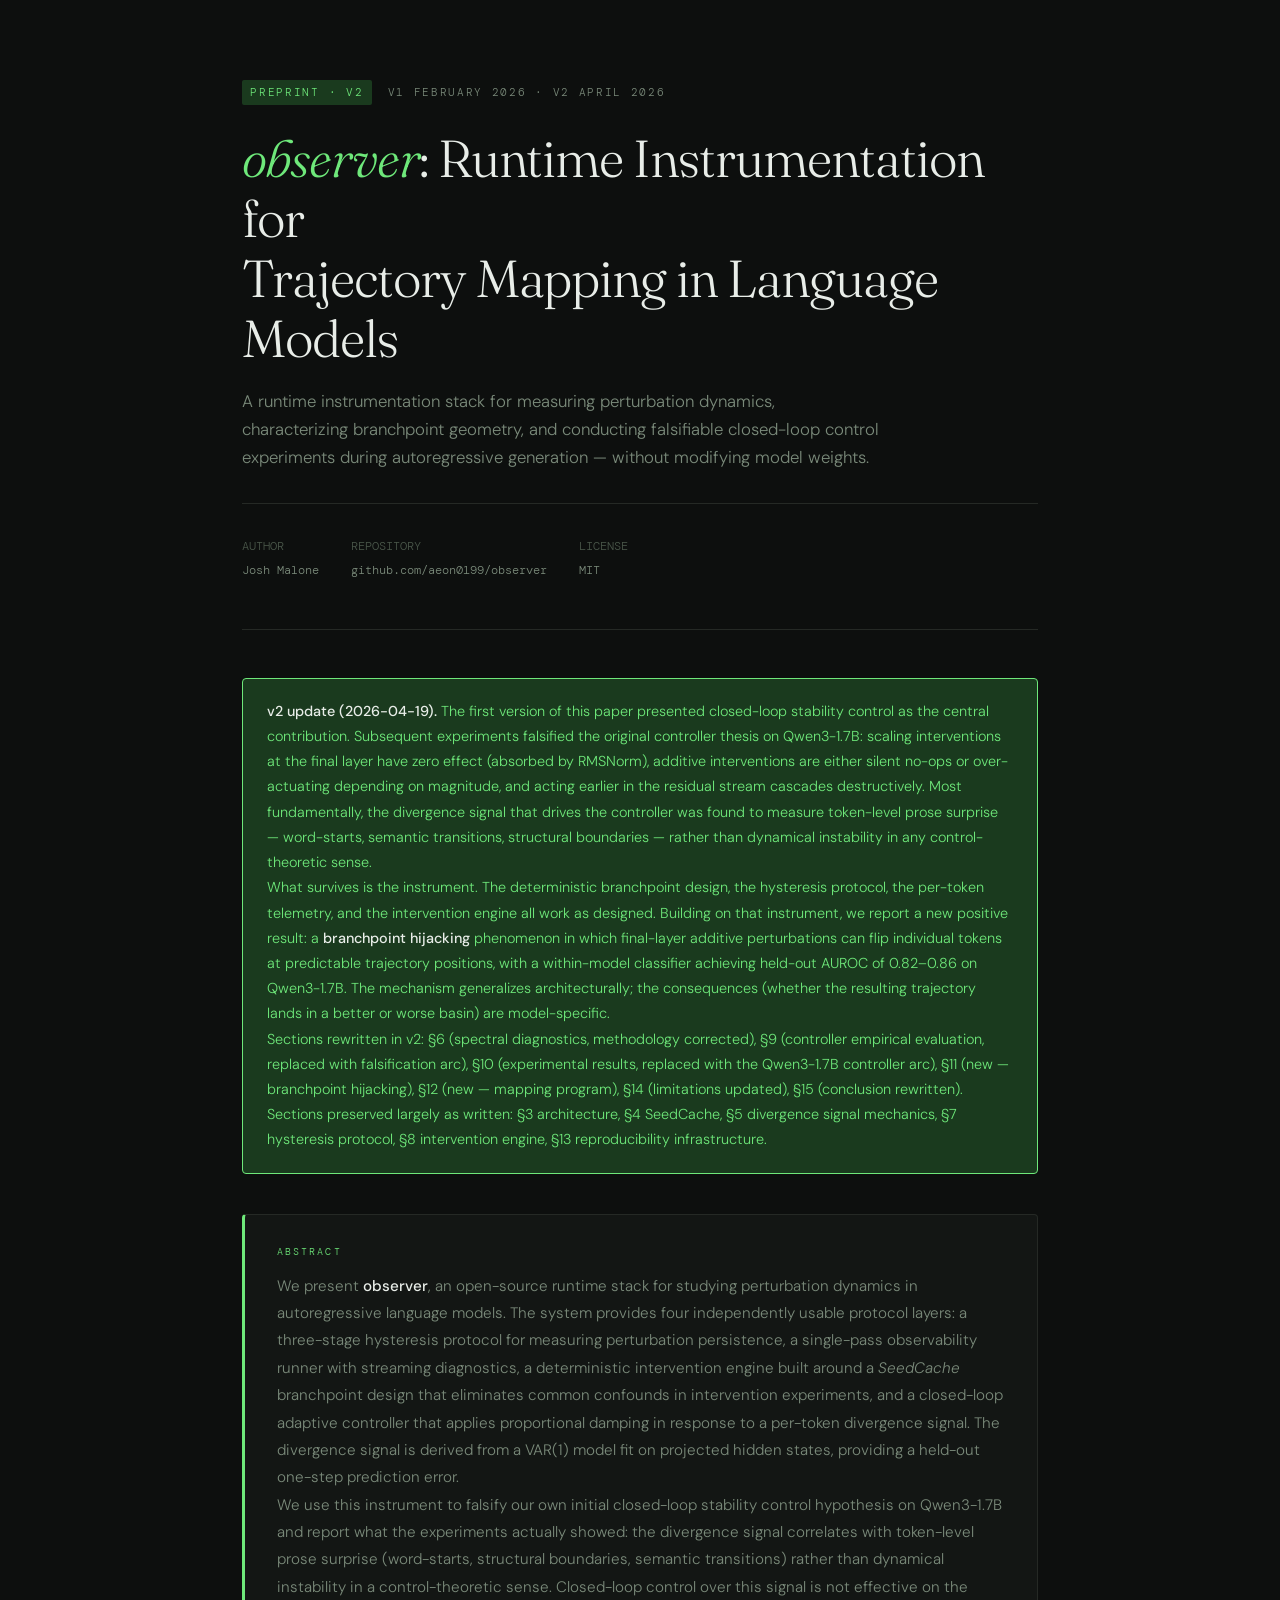
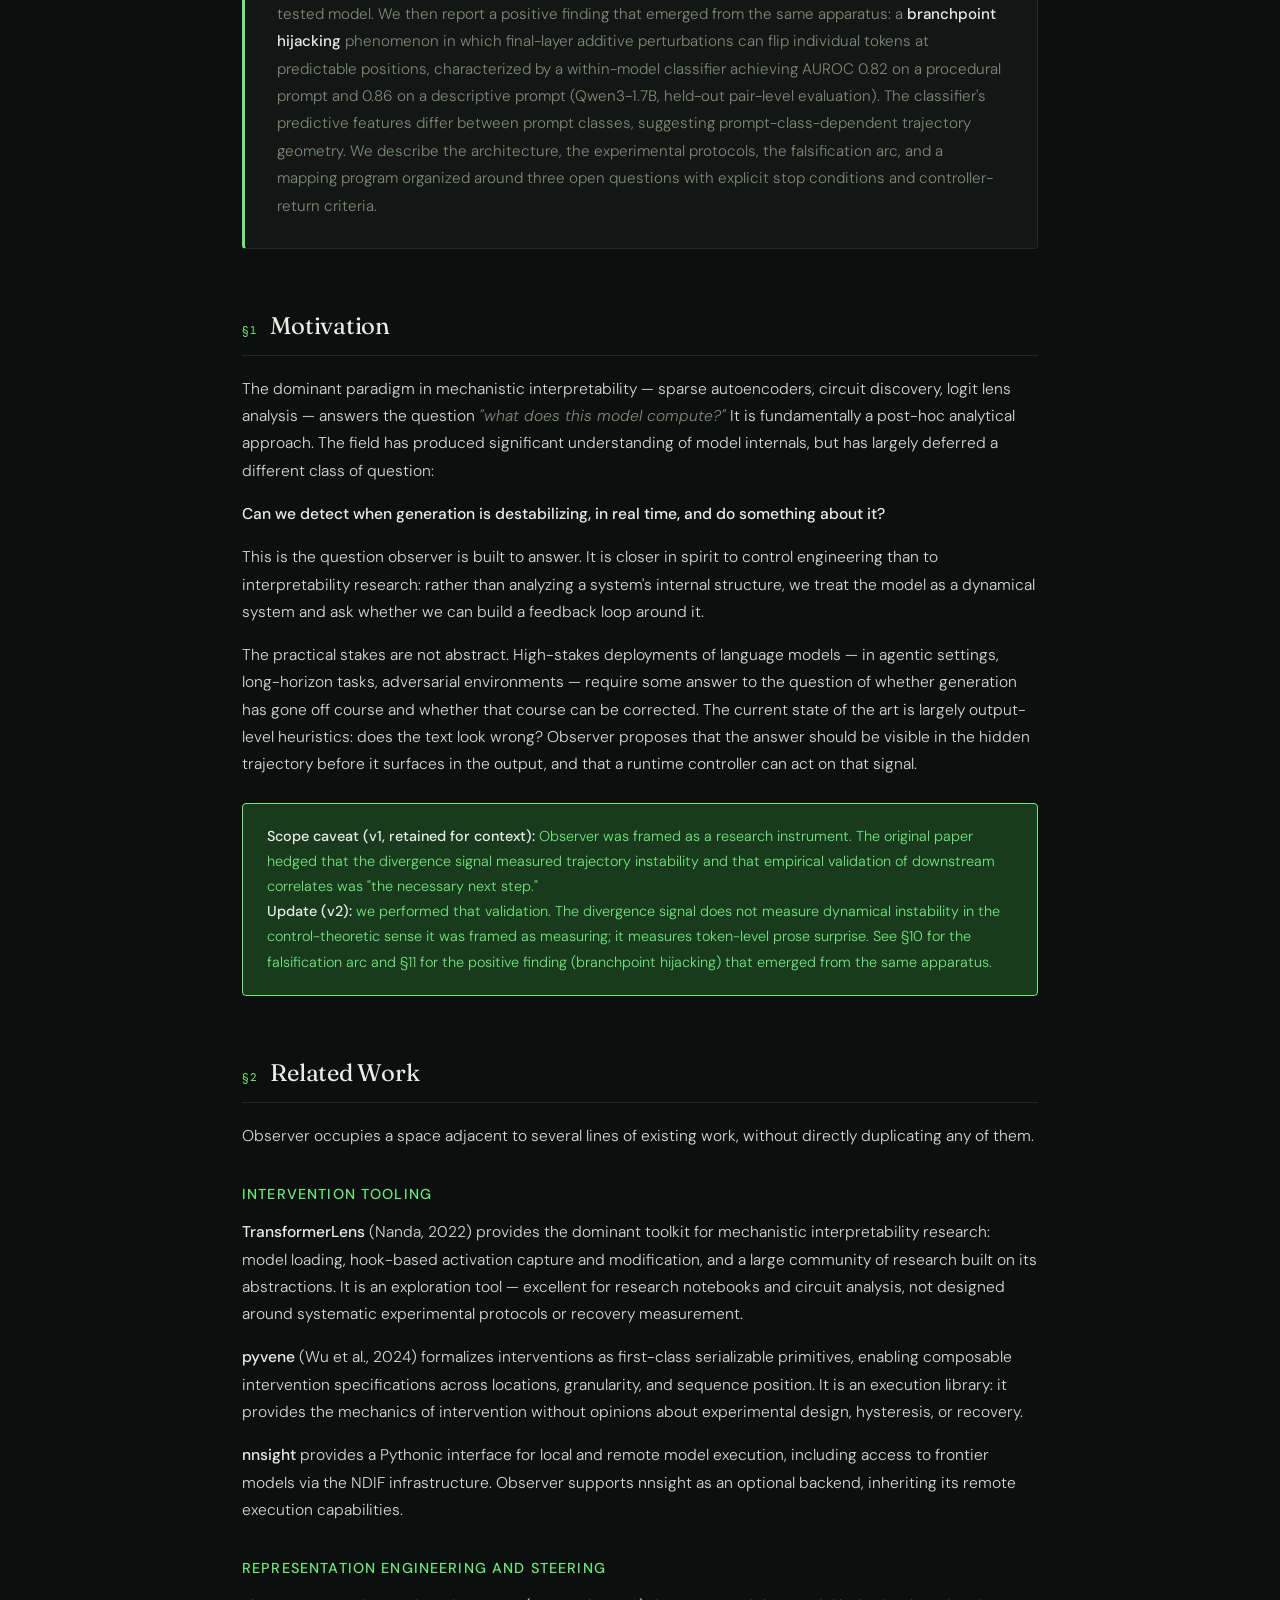
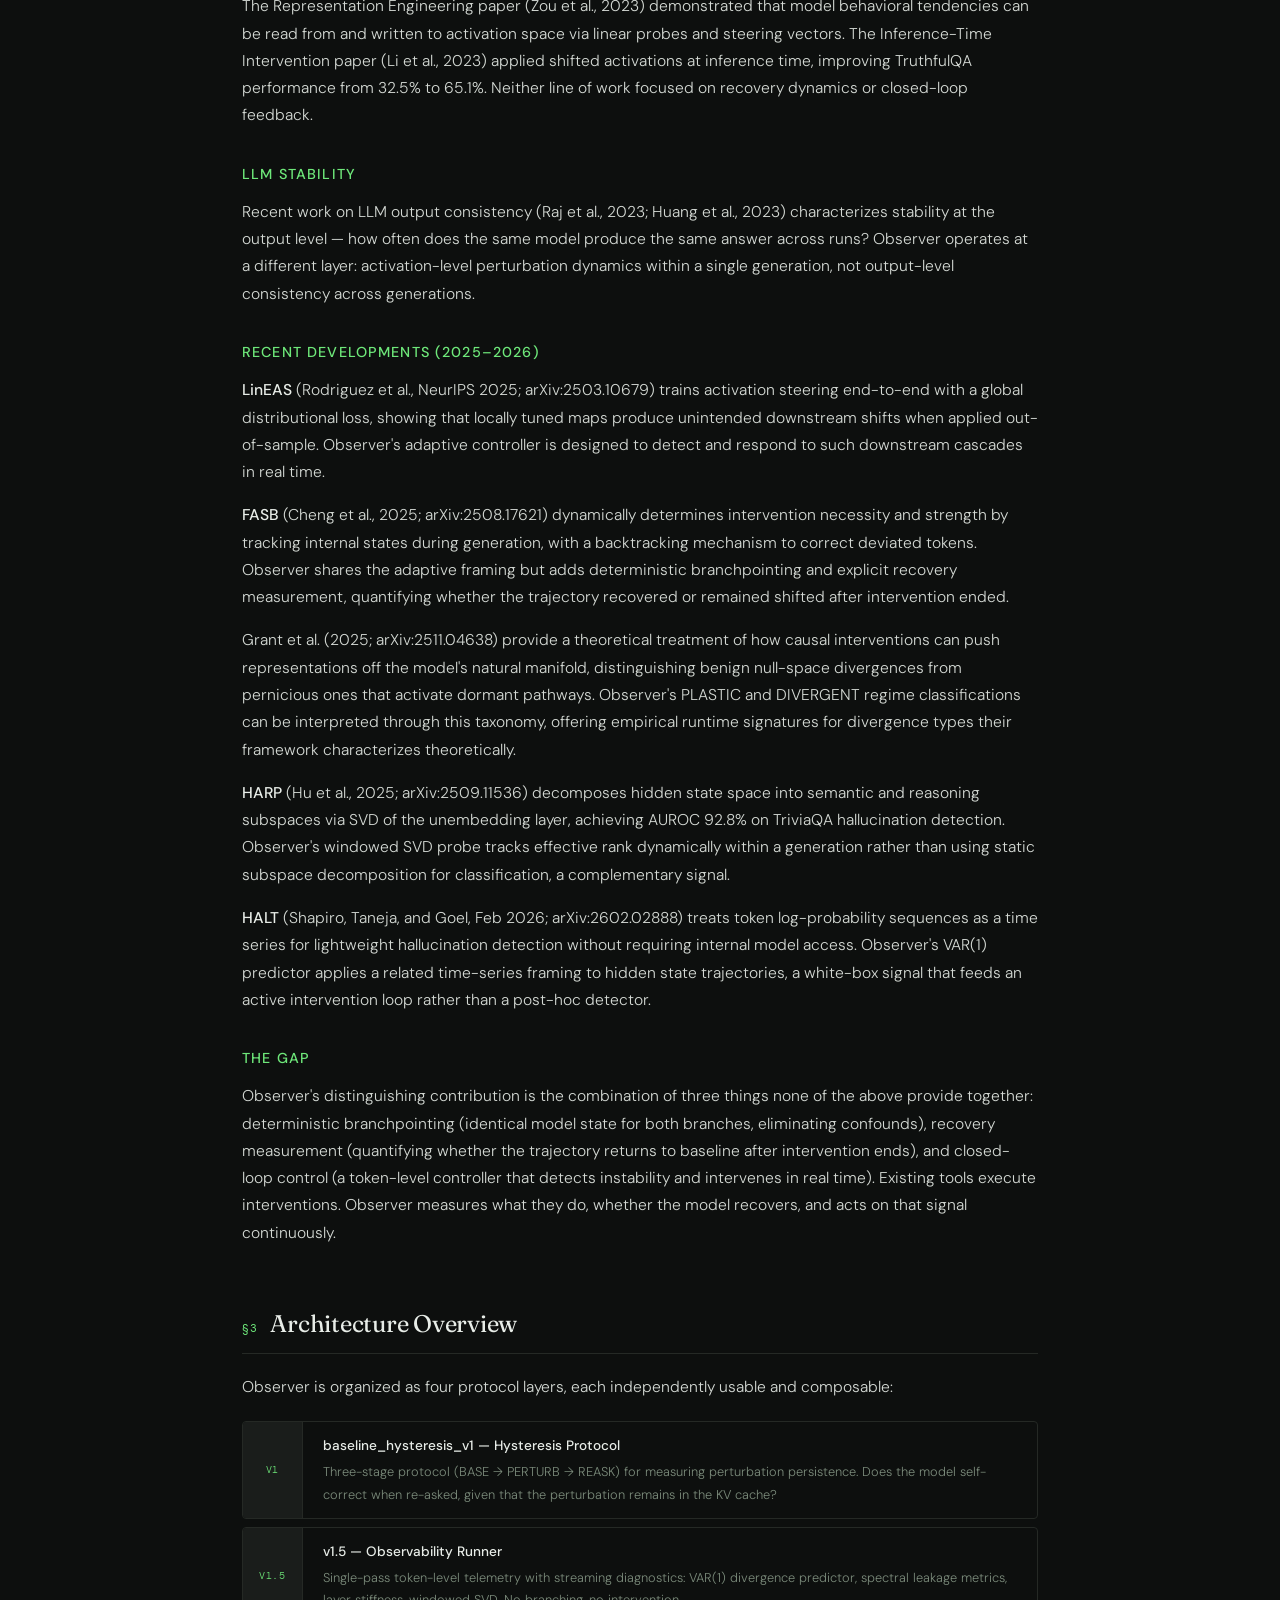
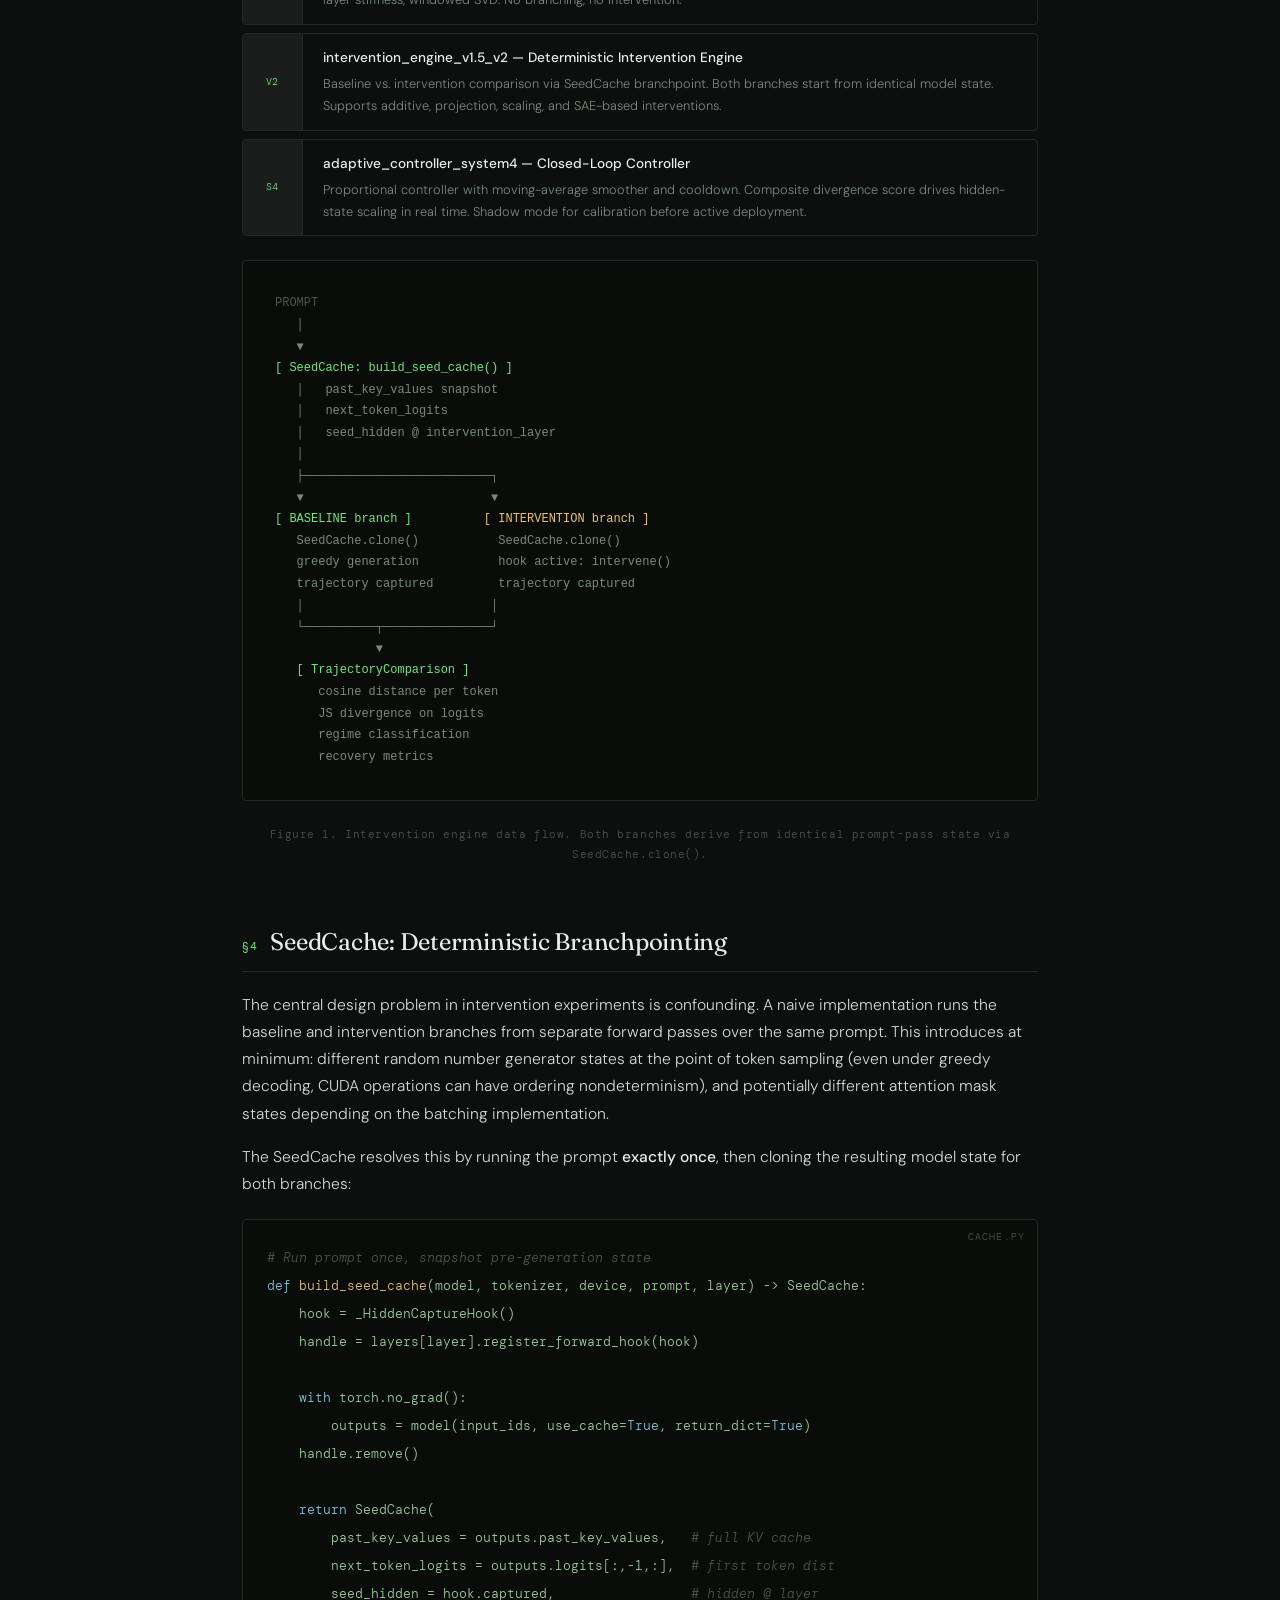
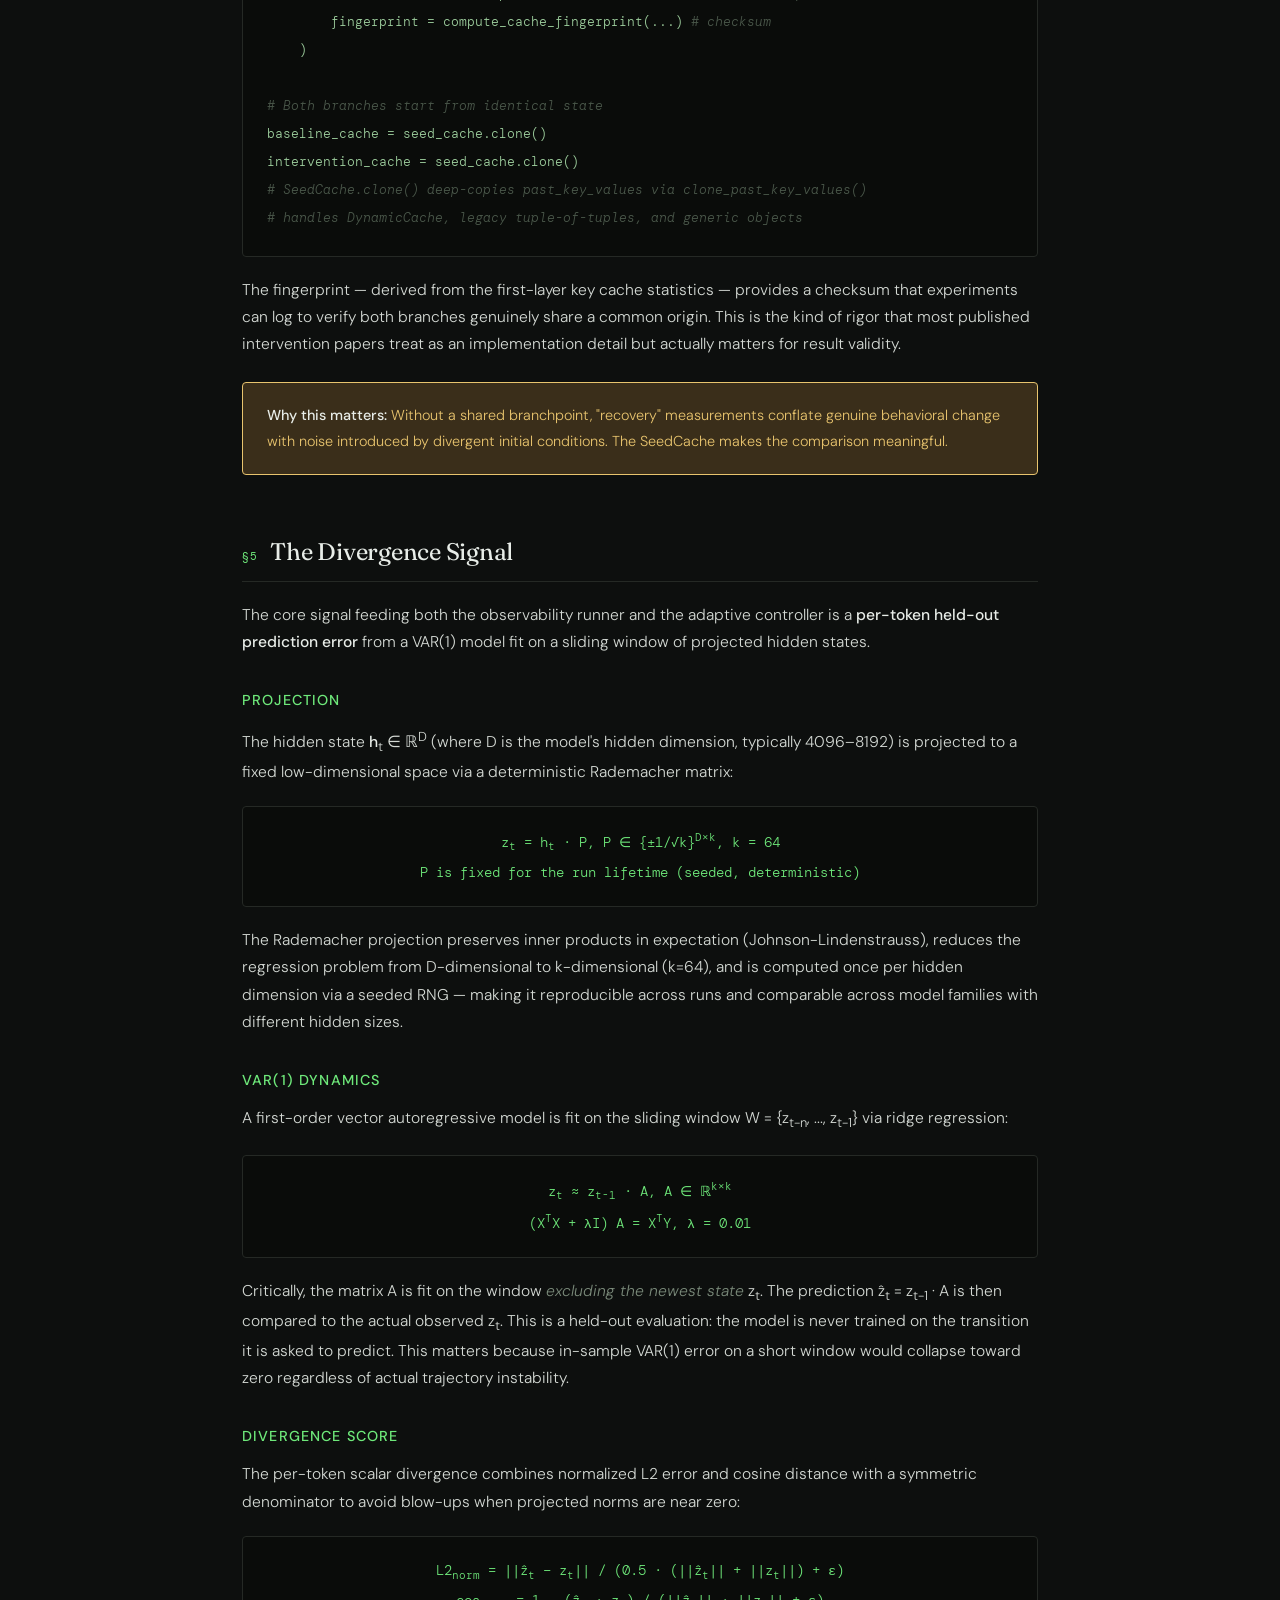
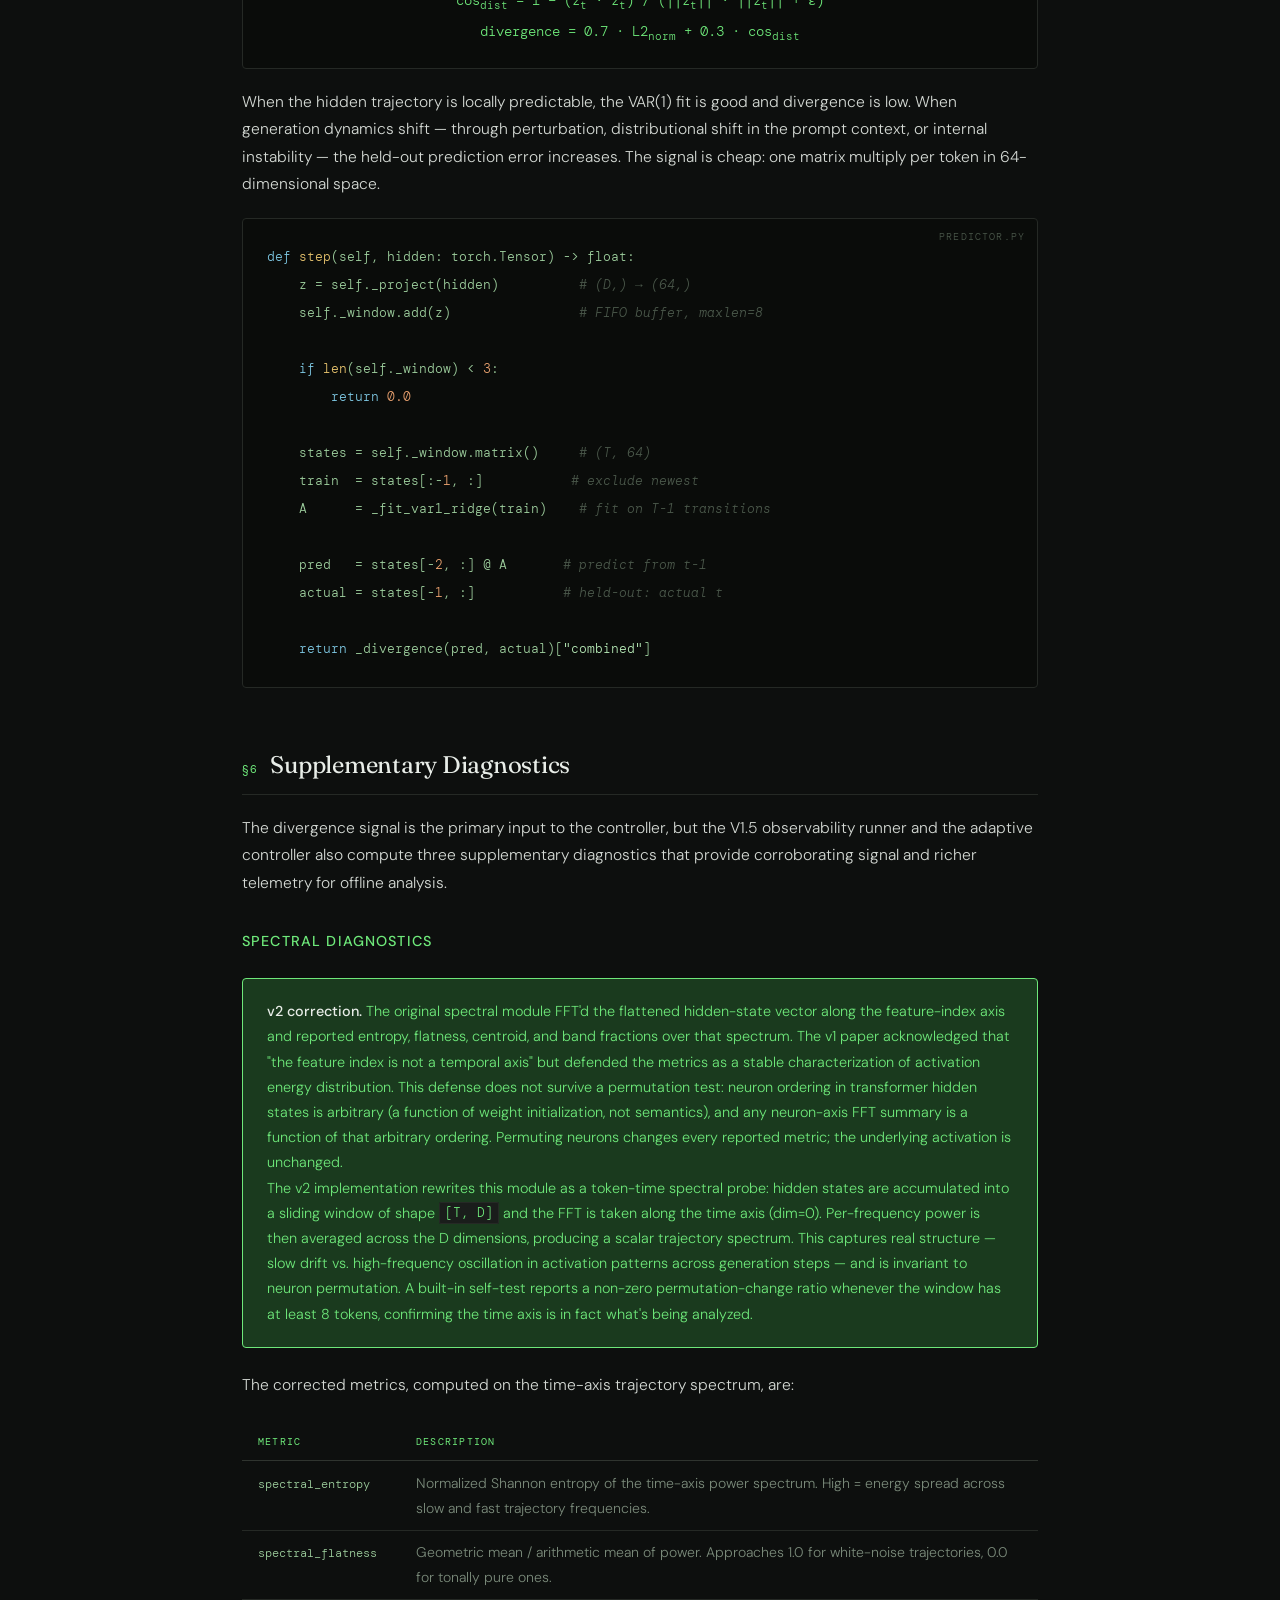
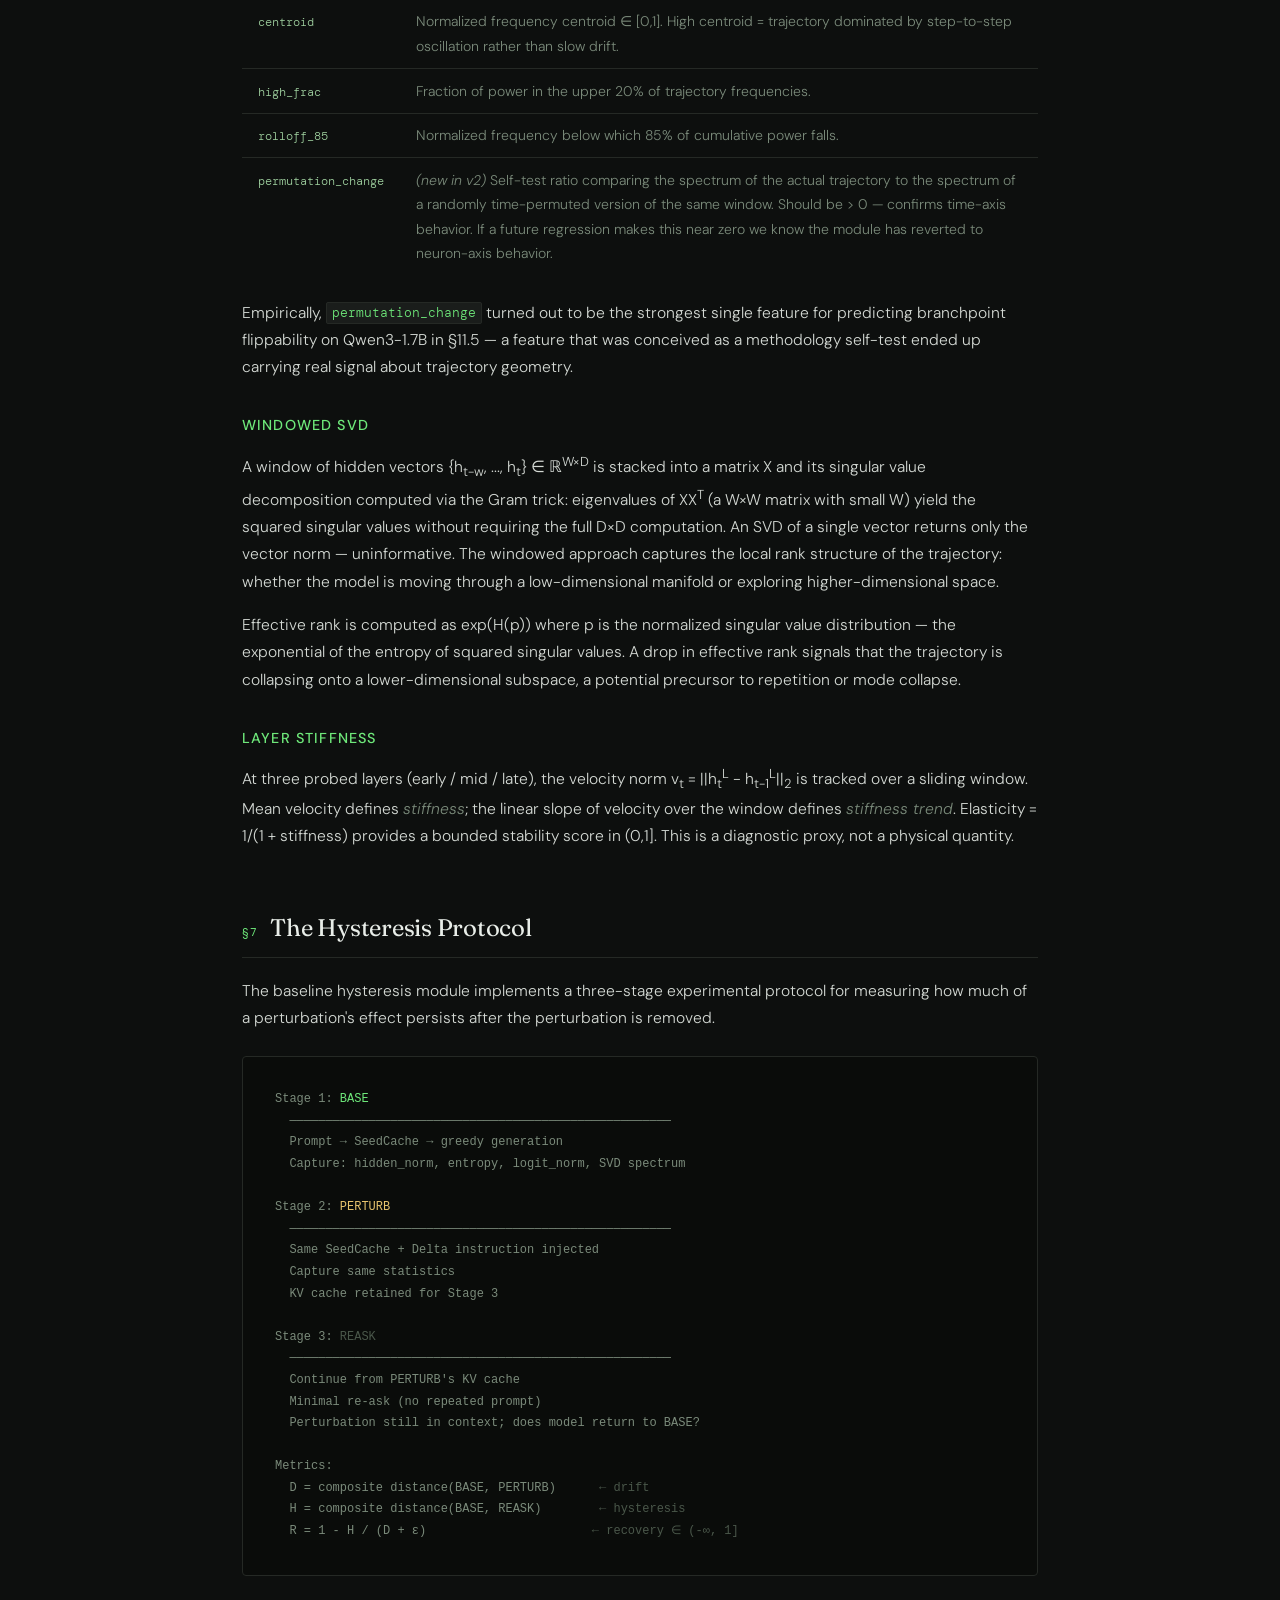
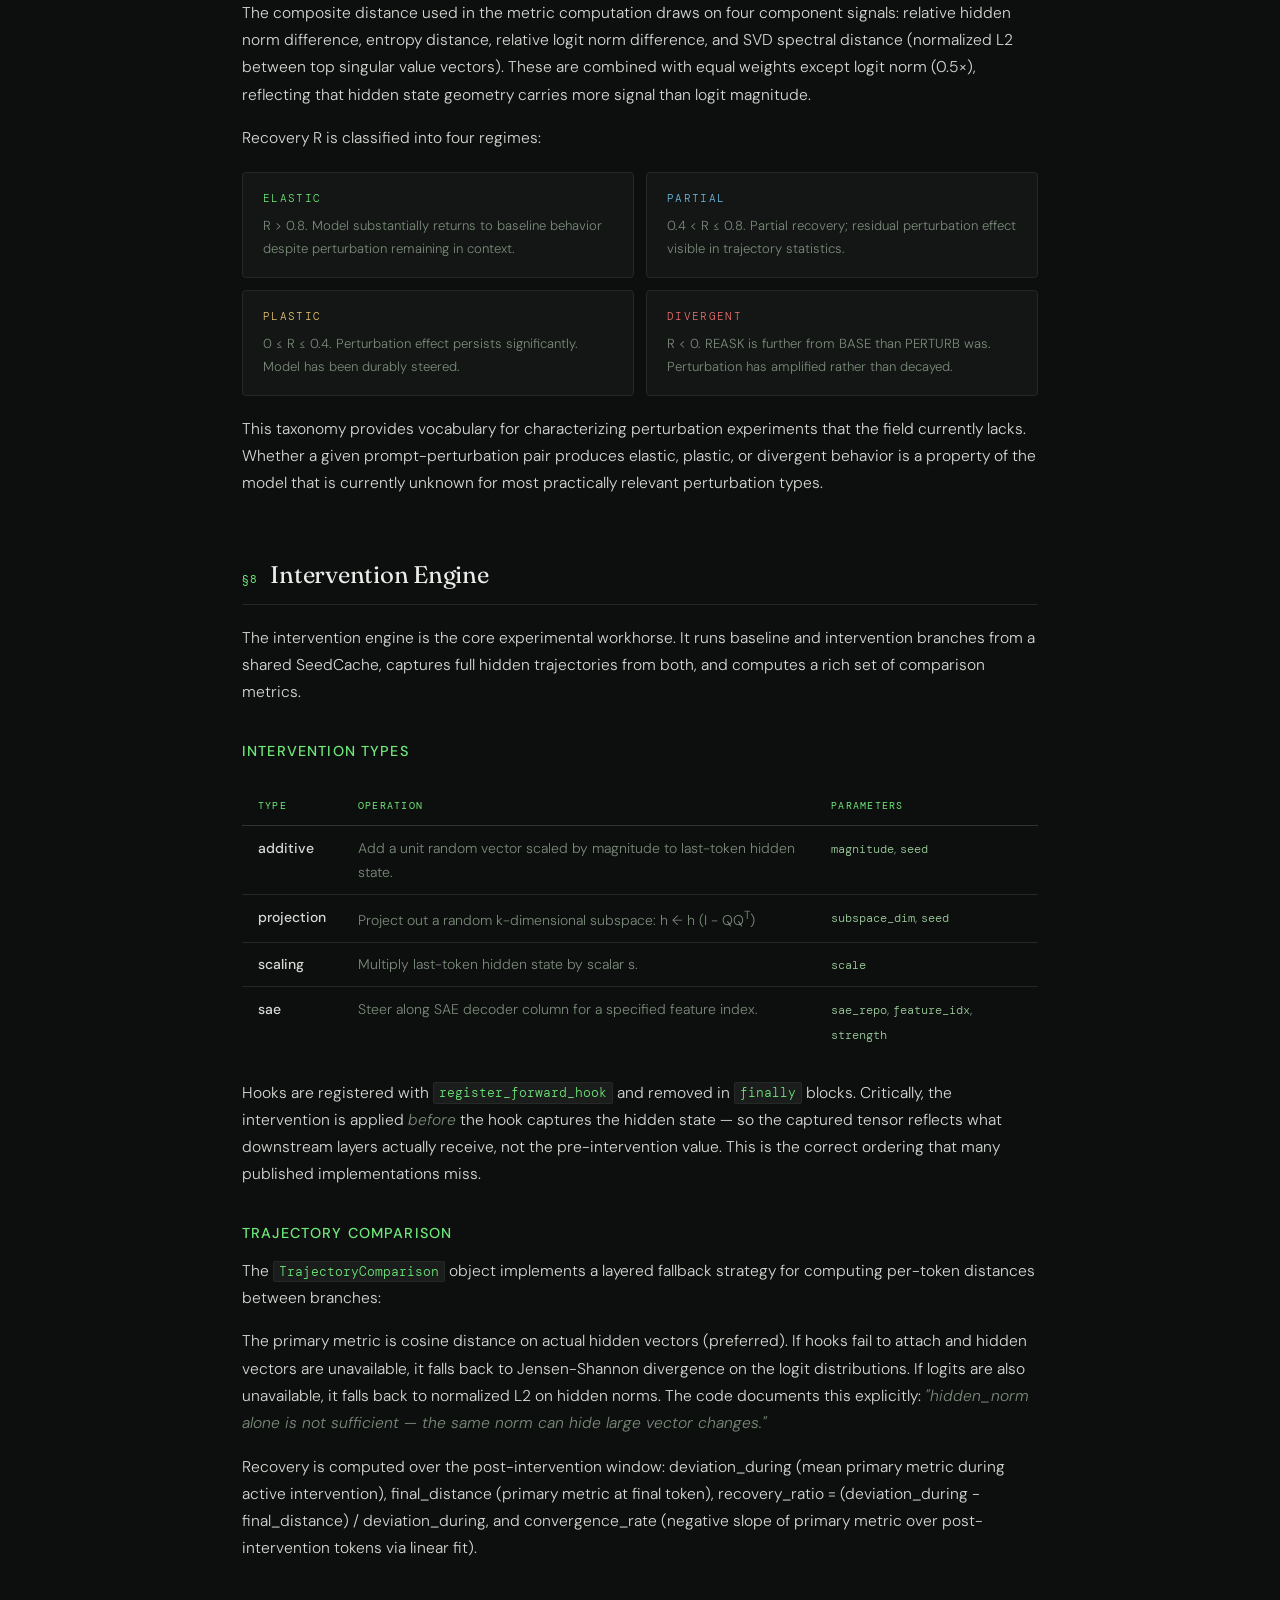
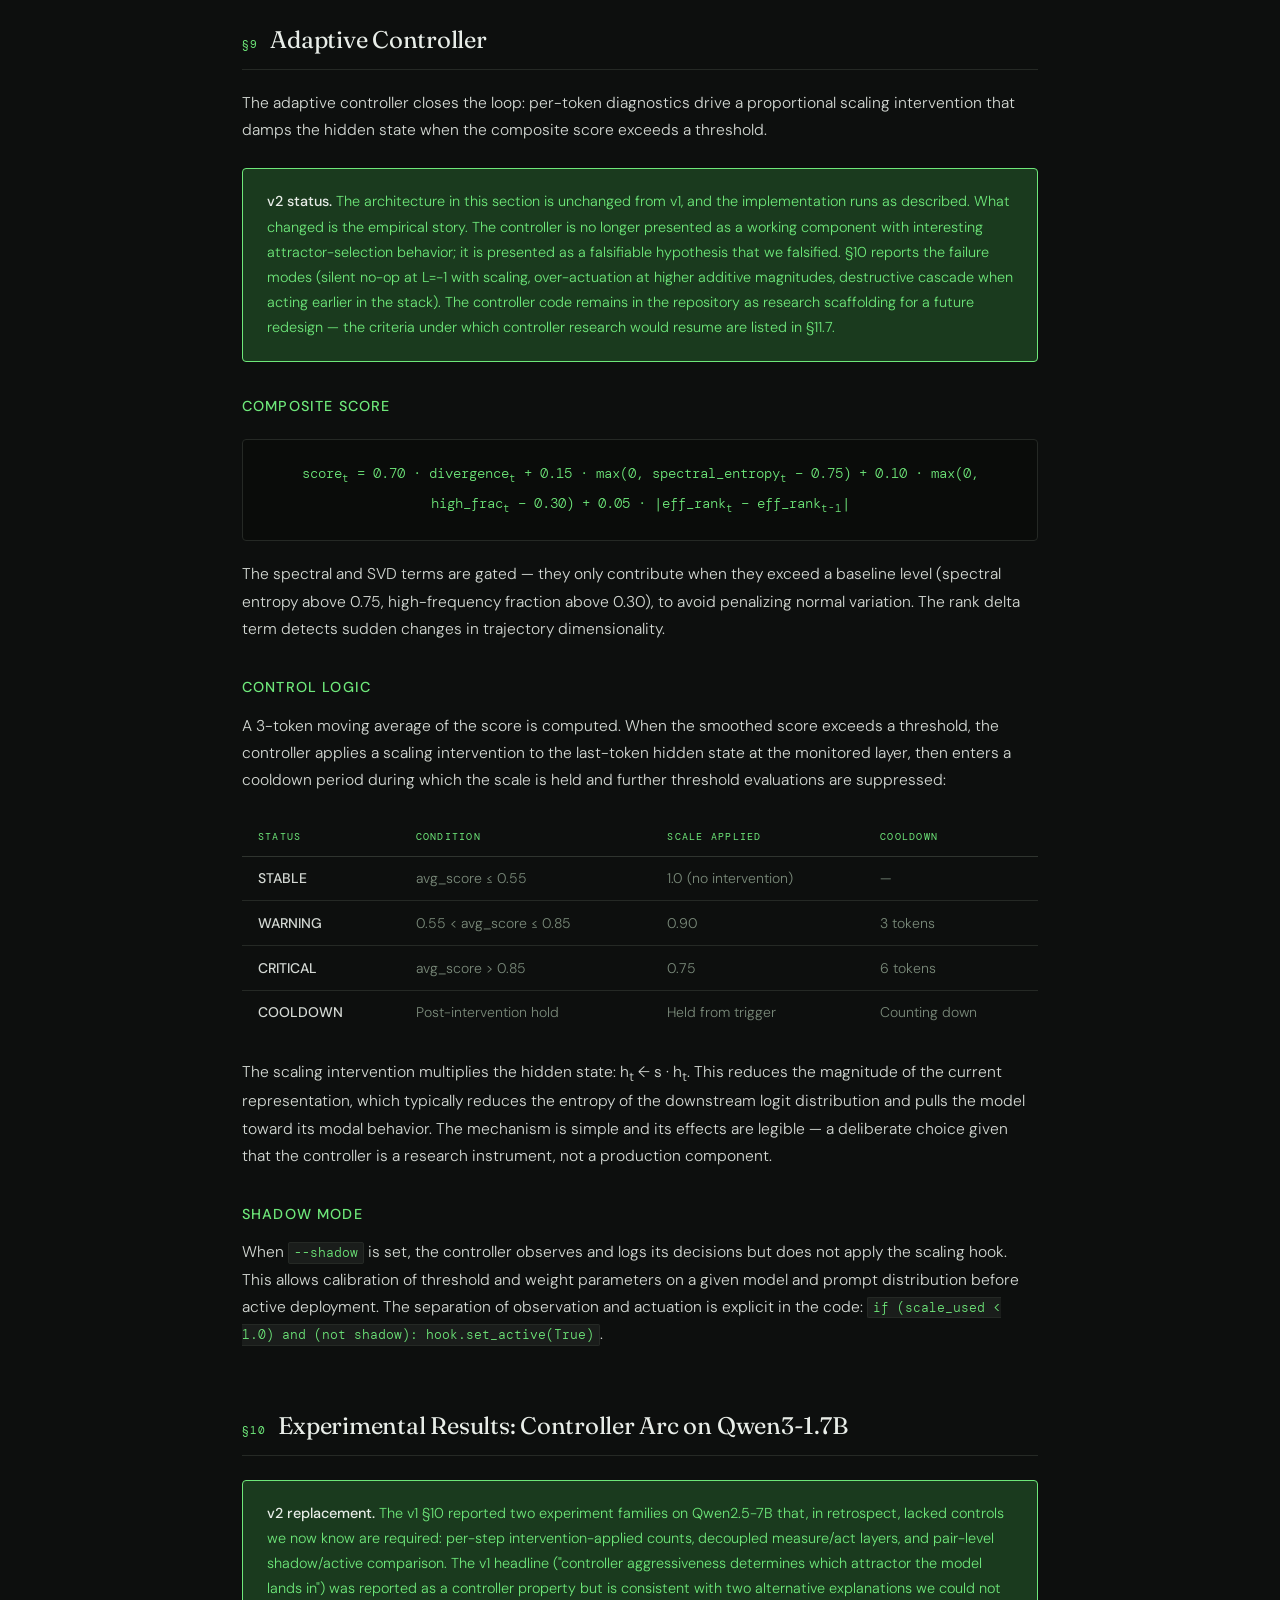
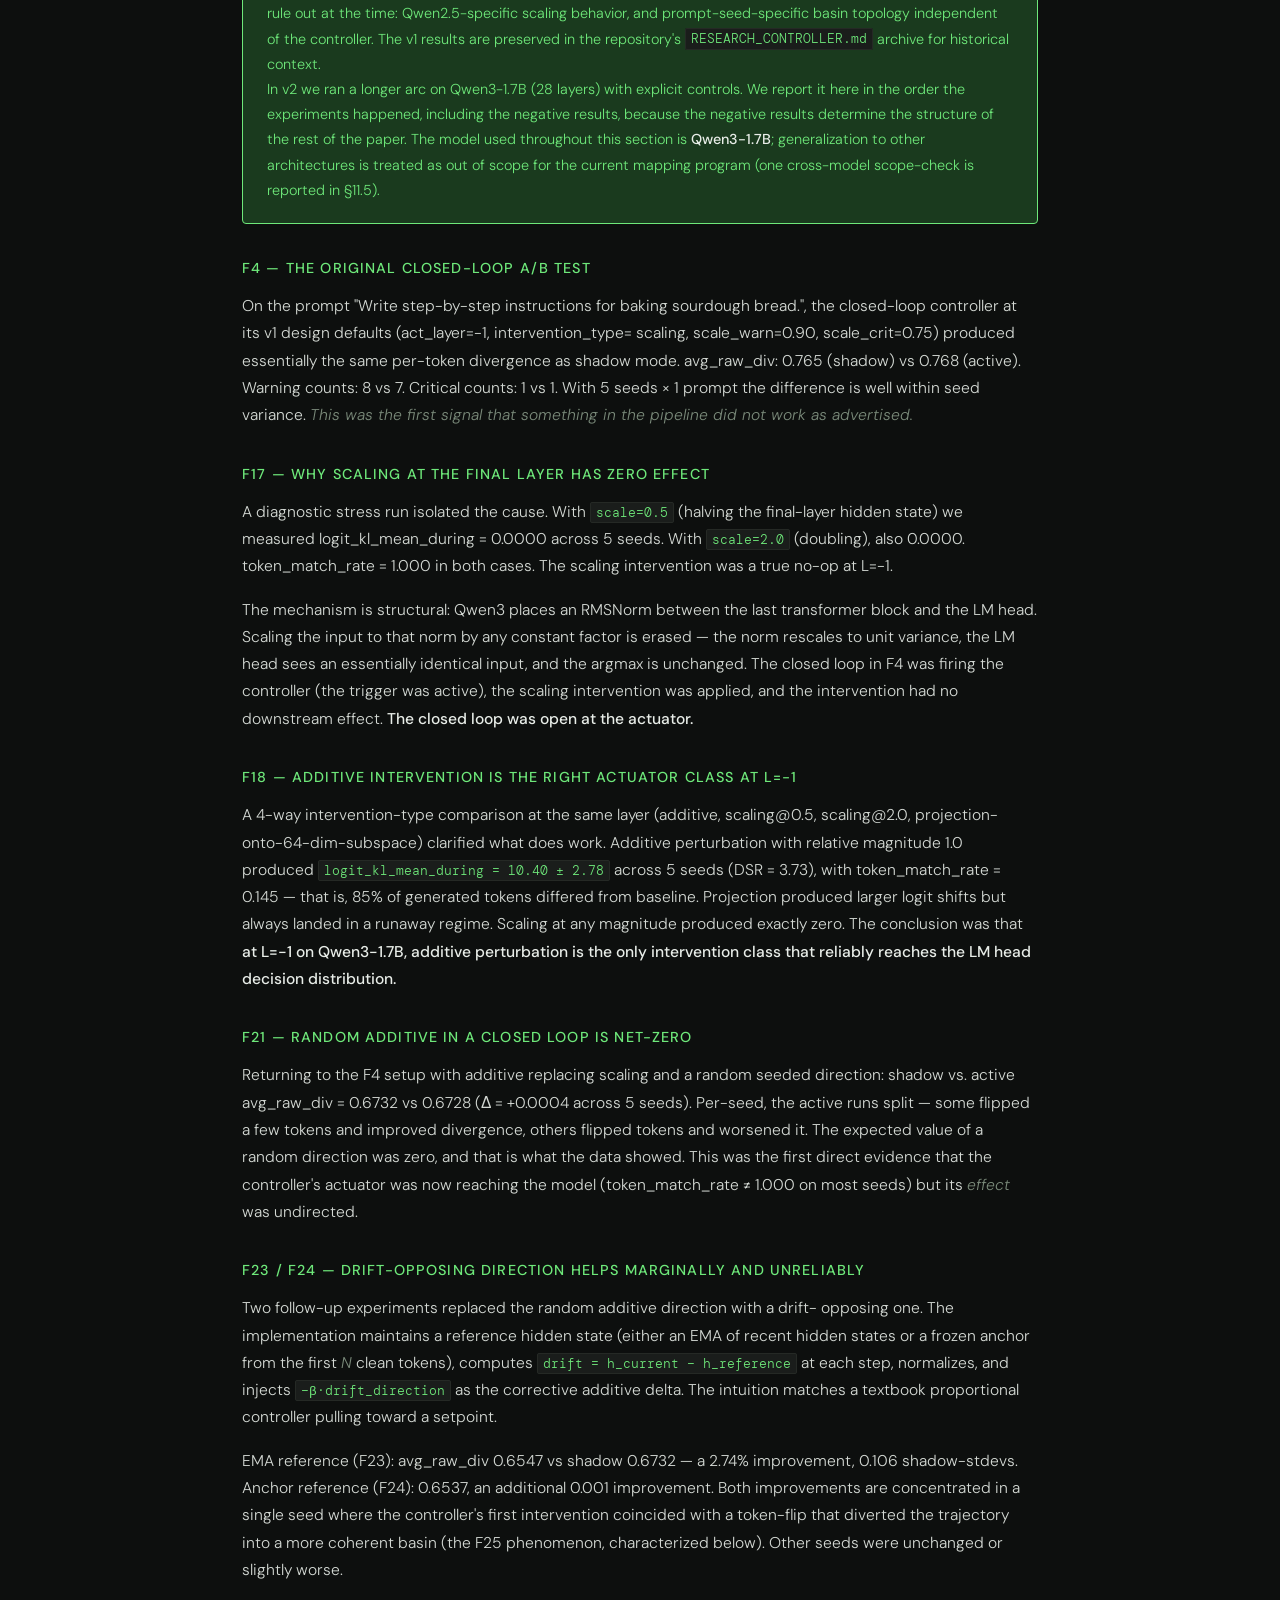
==== commit c4543cd8: "Paper v2: rewrite to reflect the controller falsification arc + branchpoint hijacking The v1 preprin" ====
--- a/docs/observer_paper.html
+++ b/docs/observer_paper.html
@@ -3,7 +3,7 @@
 <head>
 <meta charset="UTF-8">
 <meta name="viewport" content="width=device-width, initial-scale=1.0">
-<title>observer: Closed-Loop Stability Control for Language Model Inference</title>
+<title>observer: Runtime Instrumentation for Trajectory Mapping in Language Models</title>
 <link rel="preconnect" href="https://fonts.googleapis.com">
 <link href="https://fonts.googleapis.com/css2?family=DM+Mono:ital,wght@0,300;0,400;0,500;1,300&family=Fraunces:ital,opsz,wght@0,9..144,300;0,9..144,400;0,9..144,600;1,9..144,300;1,9..144,400&family=DM+Sans:ital,wght@0,300;0,400;0,500;1,300&display=swap" rel="stylesheet">
 <style>
@@ -474,13 +474,13 @@
 
 <header class="paper-header">
   <div class="label-row">
-    <span class="label">Preprint</span>
-    <span class="label-plain">February 2026</span>
-  </div>
-  <h1><em>observer</em>: Closed-Loop Stability Control<br>for Language Model Inference</h1>
+    <span class="label">Preprint · v2</span>
+    <span class="label-plain">v1 February 2026 · v2 April 2026</span>
+  </div>
+  <h1><em>observer</em>: Runtime Instrumentation for<br>Trajectory Mapping in Language Models</h1>
   <p class="subtitle">
-    A runtime instrumentation stack for measuring perturbation dynamics, 
-    quantifying recovery behavior, and applying proportional damping 
+    A runtime instrumentation stack for measuring perturbation dynamics, characterizing
+    branchpoint geometry, and conducting falsifiable closed-loop control experiments
     during autoregressive generation — without modifying model weights.
   </p>
   <div class="meta-row">
@@ -490,21 +490,69 @@
   </div>
 </header>
 
+<div class="callout callout-green" style="margin-bottom: 2.5rem;">
+  <p>
+    <strong>v2 update (2026-04-19).</strong> The first version of this paper presented
+    closed-loop stability control as the central contribution. Subsequent experiments
+    falsified the original controller thesis on Qwen3-1.7B: scaling interventions at
+    the final layer have zero effect (absorbed by RMSNorm), additive interventions are
+    either silent no-ops or over-actuating depending on magnitude, and acting earlier
+    in the residual stream cascades destructively. Most fundamentally, the
+    divergence signal that drives the controller was found to measure token-level prose
+    surprise — word-starts, semantic transitions, structural boundaries — rather
+    than dynamical instability in any control-theoretic sense.
+  </p>
+  <p>
+    What survives is the instrument. The deterministic branchpoint design, the
+    hysteresis protocol, the per-token telemetry, and the intervention engine all
+    work as designed. Building on that instrument, we report a new positive result:
+    a <strong>branchpoint hijacking</strong> phenomenon in which final-layer additive
+    perturbations can flip individual tokens at predictable trajectory positions, with
+    a within-model classifier achieving held-out AUROC of 0.82–0.86 on Qwen3-1.7B.
+    The mechanism generalizes architecturally; the consequences (whether the resulting
+    trajectory lands in a better or worse basin) are model-specific.
+  </p>
+  <p>
+    Sections rewritten in v2: §6 (spectral diagnostics, methodology corrected), §9
+    (controller empirical evaluation, replaced with falsification arc), §10
+    (experimental results, replaced with the Qwen3-1.7B controller arc), §11 (new —
+    branchpoint hijacking), §12 (new — mapping program), §14 (limitations updated),
+    §15 (conclusion rewritten). Sections preserved largely as written: §3 architecture,
+    §4 SeedCache, §5 divergence signal mechanics, §7 hysteresis protocol, §8
+    intervention engine, §13 reproducibility infrastructure.
+  </p>
+</div>
+
 <div class="abstract">
   <div class="abstract-label">Abstract</div>
   <p>
-    We present <strong>observer</strong>, an open-source runtime stack for inference-time stability research on autoregressive language models. 
-    The field has invested heavily in understanding model internals — circuit discovery, feature visualization, activation steering — 
-    but comparatively little work addresses behavioral stability during generation: how perturbations propagate through 
-    the hidden trajectory, whether models recover from them, and whether recovery can be induced in real time.
-    Observer addresses this gap through four independently usable protocol layers: a three-stage hysteresis protocol 
-    for measuring perturbation persistence, a single-pass observability runner with streaming diagnostics, 
-    a deterministic intervention engine built around a <em>SeedCache</em> branchpoint design that eliminates 
-    common confounds in intervention experiments, and a closed-loop adaptive controller that applies proportional 
-    damping in response to a per-token divergence signal. The divergence signal is derived from a VAR(1) model 
-    fit on projected hidden states, providing a held-out one-step prediction error that captures local trajectory 
-    instability before it manifests in model output. We describe the architecture, the experimental protocols, 
-    and the design decisions that distinguish this approach from existing interpretability tooling.
+    We present <strong>observer</strong>, an open-source runtime stack for studying
+    perturbation dynamics in autoregressive language models. The system provides four
+    independently usable protocol layers: a three-stage hysteresis protocol for
+    measuring perturbation persistence, a single-pass observability runner with
+    streaming diagnostics, a deterministic intervention engine built around a
+    <em>SeedCache</em> branchpoint design that eliminates common confounds in
+    intervention experiments, and a closed-loop adaptive controller that applies
+    proportional damping in response to a per-token divergence signal. The divergence
+    signal is derived from a VAR(1) model fit on projected hidden states, providing a
+    held-out one-step prediction error.
+  </p>
+  <p>
+    We use this instrument to falsify our own initial closed-loop stability control
+    hypothesis on Qwen3-1.7B and report what the experiments actually showed: the
+    divergence signal correlates with token-level prose surprise (word-starts,
+    structural boundaries, semantic transitions) rather than dynamical instability in
+    a control-theoretic sense. Closed-loop control over this signal is not effective
+    on the tested model. We then report a positive finding that emerged from the same
+    apparatus: a <strong>branchpoint hijacking</strong> phenomenon in which
+    final-layer additive perturbations can flip individual tokens at predictable
+    positions, characterized by a within-model classifier achieving AUROC 0.82 on a
+    procedural prompt and 0.86 on a descriptive prompt (Qwen3-1.7B, held-out
+    pair-level evaluation). The classifier's predictive features differ between
+    prompt classes, suggesting prompt-class-dependent trajectory geometry. We
+    describe the architecture, the experimental protocols, the falsification arc, and
+    a mapping program organized around three open questions with explicit stop
+    conditions and controller-return criteria.
   </p>
 </div>
 
@@ -534,9 +582,17 @@
 
   <div class="callout callout-green">
     <p>
-      <strong>Scope caveat:</strong> Observer is a research instrument. The divergence signal measures 
-      trajectory instability — it is not a proven hallucination detector. The controller is a proportional 
-      brake, not a proven safety layer. Empirical validation of downstream correlates is the necessary next step.
+      <strong>Scope caveat (v1, retained for context):</strong> Observer was framed as a
+      research instrument. The original paper hedged that the divergence signal measured
+      trajectory instability and that empirical validation of downstream correlates was
+      "the necessary next step."
+    </p>
+    <p>
+      <strong>Update (v2):</strong> we performed that validation. The divergence signal
+      does not measure dynamical instability in the control-theoretic sense it was
+      framed as measuring; it measures token-level prose surprise. See §10 for the
+      falsification arc and §11 for the positive finding (branchpoint hijacking)
+      that emerged from the same apparatus.
     </p>
   </div>
 </section>
@@ -836,12 +892,34 @@
   </p>
 
   <h3>Spectral Diagnostics</h3>
-  <p>
-    The hidden state vector is treated as a 1D signal over its feature index and subjected to 
-    an FFT-based analysis. This is not a claim about physical frequency structure — 
-    the feature index is not a temporal axis. Rather, it provides a stable, 
-    cheap characterization of whether activation energy is concentrated in a narrow band or 
-    spread broadly across dimensions. The metrics extracted are:
+
+  <div class="callout callout-green">
+    <p>
+      <strong>v2 correction.</strong> The original spectral module FFT'd the flattened
+      hidden-state vector along the feature-index axis and reported entropy, flatness,
+      centroid, and band fractions over that spectrum. The v1 paper acknowledged that
+      "the feature index is not a temporal axis" but defended the metrics as a stable
+      characterization of activation energy distribution. This defense does not survive
+      a permutation test: neuron ordering in transformer hidden states is arbitrary
+      (a function of weight initialization, not semantics), and any neuron-axis FFT
+      summary is a function of that arbitrary ordering. Permuting neurons changes every
+      reported metric; the underlying activation is unchanged.
+    </p>
+    <p>
+      The v2 implementation rewrites this module as a token-time spectral probe:
+      hidden states are accumulated into a sliding window of shape <code>[T, D]</code>
+      and the FFT is taken along the time axis (dim=0). Per-frequency power is then
+      averaged across the D dimensions, producing a scalar trajectory spectrum. This
+      captures real structure — slow drift vs. high-frequency oscillation in
+      activation patterns across generation steps — and is invariant to neuron
+      permutation. A built-in self-test reports a non-zero permutation-change ratio
+      whenever the window has at least 8 tokens, confirming the time axis is in fact
+      what's being analyzed.
+    </p>
+  </div>
+
+  <p>
+    The corrected metrics, computed on the time-axis trajectory spectrum, are:
   </p>
 
   <div class="table-wrap">
@@ -850,14 +928,22 @@
         <tr><th>Metric</th><th>Description</th></tr>
       </thead>
       <tbody>
-        <tr><td><code>spectral_entropy</code></td><td>Normalized Shannon entropy of the power spectrum. High = diffuse energy distribution.</td></tr>
-        <tr><td><code>spectral_flatness</code></td><td>Geometric mean / arithmetic mean of power. Approaches 1.0 for white noise, 0.0 for pure tones.</td></tr>
-        <tr><td><code>centroid</code></td><td>Normalized frequency centroid ∈ [0,1]. High centroid = energy concentrated at high spatial frequencies.</td></tr>
-        <tr><td><code>high_frac</code></td><td>Fraction of power in the top 20% of frequency bins. Proxy for fine-grained activation roughness.</td></tr>
+        <tr><td><code>spectral_entropy</code></td><td>Normalized Shannon entropy of the time-axis power spectrum. High = energy spread across slow and fast trajectory frequencies.</td></tr>
+        <tr><td><code>spectral_flatness</code></td><td>Geometric mean / arithmetic mean of power. Approaches 1.0 for white-noise trajectories, 0.0 for tonally pure ones.</td></tr>
+        <tr><td><code>centroid</code></td><td>Normalized frequency centroid ∈ [0,1]. High centroid = trajectory dominated by step-to-step oscillation rather than slow drift.</td></tr>
+        <tr><td><code>high_frac</code></td><td>Fraction of power in the upper 20% of trajectory frequencies.</td></tr>
         <tr><td><code>rolloff_85</code></td><td>Normalized frequency below which 85% of cumulative power falls.</td></tr>
+        <tr><td><code>permutation_change</code></td><td><em>(new in v2)</em> Self-test ratio comparing the spectrum of the actual trajectory to the spectrum of a randomly time-permuted version of the same window. Should be > 0 — confirms time-axis behavior. If a future regression makes this near zero we know the module has reverted to neuron-axis behavior.</td></tr>
       </tbody>
     </table>
   </div>
+
+  <p>
+    Empirically, <code>permutation_change</code> turned out to be the strongest single
+    feature for predicting branchpoint flippability on Qwen3-1.7B in §11.5 — a feature
+    that was conceived as a methodology self-test ended up carrying real signal about
+    trajectory geometry.
+  </p>
 
   <h3>Windowed SVD</h3>
   <p>
@@ -1020,9 +1106,23 @@
 <section>
   <h2><span class="sec-num">§9</span> Adaptive Controller</h2>
   <p>
-    The adaptive controller closes the loop: per-token diagnostics drive a proportional 
+    The adaptive controller closes the loop: per-token diagnostics drive a proportional
     scaling intervention that damps the hidden state when the composite score exceeds a threshold.
   </p>
+
+  <div class="callout callout-green">
+    <p>
+      <strong>v2 status.</strong> The architecture in this section is unchanged from
+      v1, and the implementation runs as described. What changed is the empirical
+      story. The controller is no longer presented as a working component with
+      interesting attractor-selection behavior; it is presented as a falsifiable
+      hypothesis that we falsified. §10 reports the failure modes (silent no-op at
+      L=−1 with scaling, over-actuation at higher additive magnitudes, destructive
+      cascade when acting earlier in the stack). The controller code remains in
+      the repository as research scaffolding for a future redesign — the criteria
+      under which controller research would resume are listed in §11.7.
+    </p>
+  </div>
 
   <h3>Composite Score</h3>
 
@@ -1081,220 +1181,394 @@
 </section>
 
 <section>
-  <h2><span class="sec-num">§10</span> Experimental Results</h2>
-  <p>
-    We report results from two experiment families on <strong>Qwen2.5-7B-Instruct</strong>
-    using the HuggingFace backend with greedy decoding. All runs used the same prompt, model,
-    layer (−8), and seed (42). The prompt asks the model to first present a common incorrect
-    claim about how airplanes fly, then debunk it — a structure that requires navigating between
-    two competing representational frames, making it a useful stress test for trajectory stability.
-    All experiments were run on a single NVIDIA H200 GPU via RunPod.
-  </p>
-  <p>
-    The first family uses <strong>System4</strong> (closed-loop adaptive controller) across
-    three proportionally-scaled controller configurations. The second uses <strong>V2</strong>
-    (open-loop deterministic intervention engine) across three fixed intervention magnitudes
-    applied to tokens 1–80, branching from an identical SeedCache.
-  </p>
-
-  <h3>Experiment 1: System4 Controller Sweep</h3>
-  <p>
-    Three System4 configurations were run with proportionally scaled warning and critical
-    response levels — the entire controller response curve shifts with each configuration,
-    not just the warning level.
+  <h2><span class="sec-num">§10</span> Experimental Results: Controller Arc on Qwen3-1.7B</h2>
+
+  <div class="callout callout-green">
+    <p>
+      <strong>v2 replacement.</strong> The v1 §10 reported two experiment families on
+      Qwen2.5-7B that, in retrospect, lacked controls we now know are required: per-step
+      intervention-applied counts, decoupled measure/act layers, and pair-level
+      shadow/active comparison. The v1 headline ("controller aggressiveness determines
+      which attractor the model lands in") was reported as a controller property but is
+      consistent with two alternative explanations we could not rule out at the time:
+      Qwen2.5-specific scaling behavior, and prompt-seed-specific basin topology
+      independent of the controller. The v1 results are preserved in the repository's
+      <code>RESEARCH_CONTROLLER.md</code> archive for historical context.
+    </p>
+    <p>
+      In v2 we ran a longer arc on Qwen3-1.7B (28 layers) with explicit controls. We
+      report it here in the order the experiments happened, including the negative
+      results, because the negative results determine the structure of the rest of the
+      paper. The model used throughout this section is <strong>Qwen3-1.7B</strong>;
+      generalization to other architectures is treated as out of scope for the current
+      mapping program (one cross-model scope-check is reported in §11.5).
+    </p>
+  </div>
+
+  <h3>F4 — The original closed-loop A/B test</h3>
+  <p>
+    On the prompt "Write step-by-step instructions for baking sourdough bread.", the
+    closed-loop controller at its v1 design defaults (act_layer=−1, intervention_type=
+    scaling, scale_warn=0.90, scale_crit=0.75) produced essentially the same per-token
+    divergence as shadow mode. avg_raw_div: 0.765 (shadow) vs 0.768 (active). Warning
+    counts: 8 vs 7. Critical counts: 1 vs 1. With 5 seeds × 1 prompt the difference is
+    well within seed variance. <em>This was the first signal that something in the
+    pipeline did not work as advertised.</em>
+  </p>
+
+  <h3>F17 — Why scaling at the final layer has zero effect</h3>
+  <p>
+    A diagnostic stress run isolated the cause. With <code>scale=0.5</code> (halving the
+    final-layer hidden state) we measured logit_kl_mean_during = 0.0000 across 5 seeds.
+    With <code>scale=2.0</code> (doubling), also 0.0000. token_match_rate = 1.000 in
+    both cases. The scaling intervention was a true no-op at L=−1.
+  </p>
+  <p>
+    The mechanism is structural: Qwen3 places an RMSNorm between the last transformer
+    block and the LM head. Scaling the input to that norm by any constant factor is
+    erased — the norm rescales to unit variance, the LM head sees an essentially
+    identical input, and the argmax is unchanged. The closed loop in F4 was firing the
+    controller (the trigger was active), the scaling intervention was applied, and the
+    intervention had no downstream effect. <strong>The closed loop was open at the
+    actuator.</strong>
+  </p>
+
+  <h3>F18 — Additive intervention is the right actuator class at L=−1</h3>
+  <p>
+    A 4-way intervention-type comparison at the same layer (additive, scaling@0.5,
+    scaling@2.0, projection-onto-64-dim-subspace) clarified what does work. Additive
+    perturbation with relative magnitude 1.0 produced
+    <code>logit_kl_mean_during = 10.40 ± 2.78</code> across 5 seeds (DSR = 3.73), with
+    token_match_rate = 0.145 — that is, 85% of generated tokens differed from baseline.
+    Projection produced larger logit shifts but always landed in a runaway regime.
+    Scaling at any magnitude produced exactly zero. The conclusion was that
+    <strong>at L=−1 on Qwen3-1.7B, additive perturbation is the only intervention class
+    that reliably reaches the LM head decision distribution.</strong>
+  </p>
+
+  <h3>F21 — Random additive in a closed loop is net-zero</h3>
+  <p>
+    Returning to the F4 setup with additive replacing scaling and a random seeded
+    direction: shadow vs. active avg_raw_div = 0.6732 vs 0.6728 (Δ = +0.0004 across 5
+    seeds). Per-seed, the active runs split — some flipped a few tokens and improved
+    divergence, others flipped tokens and worsened it. The expected value of a random
+    direction was zero, and that is what the data showed. This was the first direct
+    evidence that the controller's actuator was now reaching the model
+    (token_match_rate ≠ 1.000 on most seeds) but its <em>effect</em> was undirected.
+  </p>
+
+  <h3>F23 / F24 — Drift-opposing direction helps marginally and unreliably</h3>
+  <p>
+    Two follow-up experiments replaced the random additive direction with a drift-
+    opposing one. The implementation maintains a reference hidden state (either an
+    EMA of recent hidden states or a frozen anchor from the first <em>N</em> clean
+    tokens), computes <code>drift = h_current − h_reference</code> at each step,
+    normalizes, and injects <code>−β·drift_direction</code> as the corrective additive
+    delta. The intuition matches a textbook proportional controller pulling toward a
+    setpoint.
+  </p>
+  <p>
+    EMA reference (F23): avg_raw_div 0.6547 vs shadow 0.6732 — a 2.74% improvement,
+    0.106 shadow-stdevs. Anchor reference (F24): 0.6537, an additional 0.001
+    improvement. Both improvements are concentrated in a single seed where the
+    controller's first intervention coincided with a token-flip that diverted the
+    trajectory into a more coherent basin (the F25 phenomenon, characterized below).
+    Other seeds were unchanged or slightly worse.
+  </p>
+
+  <h3>F25 — Branchpoint hijacking: the actual mechanism behind F23/F24's gains</h3>
+  <p>
+    Per-step trace analysis of F23/F24 revealed that the small aggregate improvements
+    were not closed-loop control. On one of the F24 seeds, the controller's first
+    intervention at step 7 flipped a single token (a leading whitespace became "Use"),
+    and the subsequent generation entered an entirely different output basin —
+    a coherent recipe with explicit ingredients ("100g flour, 100g water, 100g…") in
+    place of shadow's degenerate numbered-list stub ("1. Prepare 2. Mix 3. Let…").
+    On other seeds with already-coherent baselines, the controller fired repeatedly,
+    flipped no tokens, and active output was character-identical to shadow.
+  </p>
+  <p>
+    This pattern is reproducible: small final-layer additive perturbations can flip
+    individual tokens at branchpoints where the LM head's top-2 logit margin is small,
+    and the resulting trajectory enters a different attractor. The visible "controller
+    helps" effect is one such hijack landing in a better basin. The visible "controller
+    does nothing" effect is the controller firing in regions where its perturbation is
+    smaller than the local logit margin. <strong>The controller is not stabilizing
+    trajectories. It is occasionally redirecting them at branchpoints, and whether the
+    new basin is better or worse is a property of the basin, not the controller.</strong>
+  </p>
+
+  <h3>F26 — The measurement-layer confound</h3>
+  <p>
+    A first attempt to fix F25 by moving the actuation layer one step back (act_layer
+    = −2) produced what looked like a clean 1.7σ improvement on aggregate avg_raw_div.
+    Inspection of <code>intervention_applied</code> counts in events.jsonl showed the
+    controller fired exactly 1 time across 5 active runs. The "improvement" was
+    entirely an artifact of moving <code>measure_layer</code> from −1 to −2 in the
+    same step (the original implementation required them to be equal). Divergence at
+    L=−2 is naturally lower than at L=−1, and the comparison was apples-to-oranges.
+    The controller was a spectator.
+  </p>
+  <p>
+    Resolving this required a small code change: decouple <code>measure_layer</code>
+    from <code>act_layer</code> in the runtime engine, with separate forward hooks for
+    measurement (capture-only) and actuation (modify). Once decoupled, the layer-move
+    hypothesis could be tested honestly.
+  </p>
+
+  <h3>F27 — Layer-move is falsified once measured correctly</h3>
+  <p>
+    With <code>measure_layer=−1</code> held fixed (identical signal to shadow) and
+    <code>act_layer ∈ {−1, −2, −3}</code>, on the same 5-seed sourdough suite:
   </p>
 
   <div class="table-wrap">
     <table>
-      <thead>
-        <tr><th>Config hash</th><th>scale_warn</th><th>scale_crit</th><th>Avg Div</th><th>Avg Score</th><th>WARNING</th><th>CRITICAL</th><th>COOLDOWN</th><th>Interv %</th></tr>
-      </thead>
+      <thead><tr><th>Cell</th><th>avg_raw_div</th><th>Δ vs shadow</th><th>interventions fired</th></tr></thead>
       <tbody>
-        <tr><td><code>6572af32</code></td><td>0.90</td><td>0.75</td><td>0.714</td><td>0.535</td><td>24</td><td>0</td><td>69</td><td>57.5%</td></tr>
-        <tr><td><code>7023307f</code></td><td>0.70</td><td>0.55</td><td>0.703</td><td>0.530</td><td>22</td><td>0</td><td>66</td><td>55.0%</td></tr>
-        <tr><td><code>00c9f8c0</code></td><td>0.40</td><td>0.25</td><td>0.784</td><td>0.593</td><td>33</td><td>0</td><td>97</td><td>80.6%</td></tr>
+        <tr><td>SHADOW</td><td>0.6732 ± 0.174</td><td>—</td><td>0</td></tr>
+        <tr><td>ACT_L−1</td><td>0.6537</td><td>+0.020 (+0.11σ)</td><td>19</td></tr>
+        <tr><td>ACT_L−2</td><td><strong>0.7057</strong></td><td><strong>−0.033 (−0.19σ)</strong></td><td>22</td></tr>
+        <tr><td>ACT_L−3</td><td>0.6918</td><td>−0.019 (−0.11σ)</td><td>25</td></tr>
       </tbody>
     </table>
   </div>
 
   <p>
-    The 0.90 and 0.70 configurations behave nearly identically. The 0.40 configuration is a
-    different regime: higher average divergence, 50% more WARNING triggers, 97 COOLDOWN tokens
-    versus ~67, and 80.6% intervention rate versus ~56%. More aggressive damping produced
-    more instability signal, not less.
-  </p>
-  <p>
-    The output text across the three runs reveals the most striking result. Same prompt, same seed,
-    same greedy decoding — three different incorrect claims:
-  </p>
-
-  <div class="diagram">
-<pre style="background:none;border:none;padding:0;margin:0;font-size:0.75rem;">
-<span class="d-accent">scale=0.90</span>  "air on top of wing moves faster... pressure difference lifts the plane"
-            <span class="d-dim">equal transit-time myth (standard textbook error)</span>
-
-<span class="d-warn">scale=0.70</span>  "shape of wing creates a vacuum on top surface, which generates lift"
-            <span class="d-dim">vacuum myth — different framing, numbered list output format</span>
-
-<span class="d-warn">scale=0.40</span>  "pressure of air is lower on top than bottom, creating net upward force"
-            <span class="d-dim">pressure-only myth — formal prose, different structural organization</span></pre>
-  </div>
-
-  <p>
-    Controller aggressiveness is directly correlated with which attractor the model lands in.
-    Each misconception represents a different region of the model's generation landscape —
-    the controller's response curve determines which basin the trajectory settles into
-    from identical starting conditions.
-  </p>
-
-  <h3>Phase Behavior (System4, s=0.90)</h3>
-  <p>
-    Dividing the 0.90 run into thirds reveals clear phase structure:
+    Acting one layer back makes things <em>worse</em>, not better. Acting two layers
+    back is also worse. The controller is firing at similar rates in all three
+    configurations (~20 interventions per 5-seed suite), so this is not a
+    "intervention never fires" artifact. The interpretation is that perturbations
+    earlier in the residual stream cascade through subsequent attention and MLP
+    layers, accumulating drift rather than steering it. This closes out the
+    layer-placement direction of controller redesign.
+  </p>
+
+  <h3>F28 — Synthesis: divergence measures prose surprise, not dynamical instability</h3>
+
+  <div class="callout callout-green">
+    <p>
+      <strong>The cumulative result of the controller arc.</strong> Across nine
+      findings (F4, F17, F18, F21, F22, F23, F24, F26, F27), every controller variant
+      either (a) does nothing because the actuator is absorbed by an intervening norm
+      layer, (b) does nothing because the perturbation is smaller than local logit
+      margins, (c) opportunistically hijacks one branchpoint per seed and otherwise
+      does nothing, or (d) is destabilizing rather than stabilizing.
+    </p>
+    <p>
+      The simplest explanation that fits all of these is that the divergence signal
+      we are measuring does not measure what closed-loop stability control needs it
+      to measure. Inspection of the highest-divergence steps in observe runs
+      (replicated from v1's "divergence spikes at structural boundaries" finding,
+      which we confirm) shows that the signal spikes at word-starts, punctuation, the
+      transitions between numbered list items, and the boundaries between semantic
+      units. These are normal features of well-formed prose, not symptoms of
+      trajectory destabilization. Closed-loop intervention on this signal is therefore
+      a controller fighting prose structure.
+    </p>
+    <p>
+      The instrument is sound. The trigger signal is not what it was framed as. The
+      naive controller redesign space (varying intervention class, magnitude,
+      direction, layer, reference rule) is exhausted within the observe-run regime we
+      can support on commodity hardware.
+    </p>
+  </div>
+</section>
+
+<section>
+  <h2><span class="sec-num">§11</span> Branchpoint Hijacking: A Positive Finding</h2>
+
+  <p>
+    The controller arc was a falsified hypothesis. The same apparatus produced an
+    unfalsified mechanism worth reporting. We call it <em>branchpoint hijacking</em>:
+    additive perturbations applied to the final transformer layer can flip individual
+    tokens at predictable positions in the generation sequence. The mechanism reaches
+    the LM head (unlike scaling, which is absorbed by RMSNorm), it is reproducible
+    across seeds, and it generalizes architecturally. Whether a flip improves or
+    degrades the resulting output is model- and prompt-specific — that is the
+    consequence-side limit, not a flaw in the mechanism.
+  </p>
+
+  <h3>F25 — The mechanism, observed</h3>
+  <p>
+    A small number of additive perturbations applied during a stress run can produce
+    one or more single-token flips at positions where the LM head's argmax is
+    margin-vulnerable. Once a single token has been flipped, subsequent tokens are
+    drawn from a different conditional distribution, and the trajectory enters a
+    different attractor with its own local dynamics. The visible footprint of a
+    successful hijack on the F23/F24 sourdough runs is one token of difference between
+    shadow and active output, followed by a continuation that is structurally and
+    semantically distinct.
+  </p>
+
+  <h3>F29 — Architectural generalization vs. consequence specificity</h3>
+  <p>
+    A scope check on TinyLlama-1.1B (Llama family architecture, vs. Qwen-family for
+    Qwen3-1.7B) using the same configuration confirmed that the flip mechanism
+    generalizes. On 3 of 5 seeds with non-degenerate generation, the active cell
+    flipped tokens vs shadow with the controller firing 9–10 times per seed. However,
+    on TinyLlama every hijacked seed landed in a worse basin: avg_raw_div was higher
+    in active than shadow on all three (e.g., seed 2: 1.006 → 1.066, output became
+    "<code>Pleaseincludeingredients,measurements,bakingtime…</code>" with whitespace
+    tokens dropped). This contrasts with Qwen3 sourdough seed 2, where the same
+    mechanism landed the trajectory in a coherent recipe basin.
+  </p>
+  <p>
+    The conclusion: the perturbation-induced branchpoint flip is architecture-general;
+    whether the new basin is better or worse is a property of the model's basin
+    structure for that prompt, not a property of the perturbation. F25 was effectively
+    two claims in one. The mechanism replicates; the consequence does not.
+  </p>
+
+  <h3>F31 — Branchpoint flippability is predictable from the clean trajectory</h3>
+  <p>
+    A natural follow-up question: given a step in clean (unperturbed) generation, can
+    we predict whether a small perturbation at that step would flip the next token?
+    We address this offline using existing control-mode runs. For each pair of
+    matched shadow/active runs that share (model, prompt, seed, max_tokens,
+    temperature, measure_layer, act_layer) and where the active run actually fires
+    the controller, we construct per-step training rows: features extracted from the
+    <em>shadow</em> trajectory at step <em>t</em>, label 1 if the active and shadow
+    tokens at step <em>t</em> differ.
+  </p>
+  <p>
+    Critical methodology note: features must come from the shadow trajectory. An
+    earlier analyzer pulled features from the active trajectory and reported
+    AUROC = 0.80, but the active trajectory contains intervention-downstream fields
+    (<code>intervention_applied</code>, <code>scale_used</code>,
+    <code>controller_drift_norm</code>) that are tautologically correlated with the
+    flip label — non-zero only on steps where the controller fired. The 0.80 was a
+    data leak, not a predictor.
+  </p>
+  <p>
+    With shadow-trajectory features only, on Qwen3-1.7B with pair-level
+    train/test split (80/20) and matched configurations:
   </p>
 
   <div class="table-wrap">
     <table>
-      <thead><tr><th>Phase</th><th>Tokens</th><th>Intervention Rate</th><th>Mean Divergence</th></tr></thead>
+      <thead><tr><th>Prompt</th><th>Pairs</th><th>Step rows</th><th>Held-out AUROC</th></tr></thead>
       <tbody>
-        <tr><td>Early — incorrect claim</td><td>0–53</td><td>67.9%</td><td>0.730</td></tr>
-        <tr><td>Mid — debunking</td><td>54–106</td><td>71.7%</td><td>0.746</td></tr>
-        <tr><td>Late — correct explanation</td><td>107–159</td><td>33.3%</td><td>0.667</td></tr>
+        <tr><td>Sourdough (procedural)</td><td>12</td><td>576</td><td>0.82</td></tr>
+        <tr><td>Water cycle (descriptive)</td><td>5</td><td>240</td><td>0.86</td></tr>
       </tbody>
     </table>
   </div>
 
   <p>
-    Intervention rate drops from ~70% to 33% in the late phase, coinciding with the model
-    settling into the stable correct-explanation frame. The trajectory becomes more locally
-    predictable once the model is no longer navigating a representational frame transition.
-  </p>
-
-  <h3>Divergence Spikes at Structural Boundaries</h3>
-  <p>
-    The highest-divergence tokens cluster reproducibly at paragraph and section boundaries
-    across all three System4 runs — the seams where the model shifts representational frame:
-  </p>
-
-  <div class="diagram">
-<pre style="background:none;border:none;padding:0;margin:0;font-size:0.75rem;">
-t= 32  '.
-
-'    div=<span class="d-warn">1.018</span>  WARNING   end of incorrect claim paragraph
-t= 33  'De'      div=<span class="d-warn">1.128</span>  COOLDOWN  start of "Debunking:" — run peak
-t= 84  '.'       div=<span class="d-warn">1.085</span>  WARNING   end of debunking paragraph
-t=103  '.
-
-'   div=<span class="d-warn">1.022</span>  WARNING   boundary before "Correct explanation"
-t=104  'Correct' div=<span class="d-warn">1.120</span>  COOLDOWN  section header token</pre>
-  </div>
-
-  <p>
-    The VAR(1) predictor detects frame transitions as trajectory instability — the hidden
-    dynamics at paragraph boundaries are locally unpredictable relative to the preceding window.
-    This motivates an open question: can structural discontinuities (paragraph breaks, topic shifts)
-    be distinguished from pathological ones (factual drift, behavioral instability)?
-    The current controller treats both identically.
-  </p>
-
-  <h3>Experiment 2: V2 Open-Loop Intervention Sweep</h3>
-  <p>
-    Three V2 runs applied fixed scaling interventions to tokens 1–80. Both branches started
-    from an identical SeedCache — verified by matching hidden norm and entropy at t=0.
+    Both prompts independently clear an AUROC threshold of 0.80 within Qwen3-1.7B.
+    The features that drive the prediction differ between prompt classes:
   </p>
 
   <div class="table-wrap">
     <table>
-      <thead>
-        <tr><th>Magnitude</th><th>Dev. During</th><th>Recovery After</th><th>Final Distance</th><th>Recovery Ratio</th><th>Token Match</th><th>Regime</th></tr>
-      </thead>
+      <thead><tr><th>Feature</th><th>Sourdough sign</th><th>Water cycle sign</th><th>Mechanistic interpretation</th></tr></thead>
       <tbody>
-        <tr><td>0.90</td><td>0.169</td><td>−0.224</td><td>0.393</td><td>−1.331</td><td>31.2%</td><td>DIVERGENT</td></tr>
-        <tr><td>0.70</td><td>0.466</td><td>−0.094</td><td>0.560</td><td>−0.202</td><td>5.6%</td><td>DIVERGENT</td></tr>
-        <tr><td>0.40</td><td>0.494</td><td>+0.054</td><td>0.440</td><td>+0.108</td><td>5.6%</td><td>PLASTIC</td></tr>
+        <tr><td><code>step_idx</code></td><td>+ (later)</td><td>+ (later, AUROC 0.80 alone)</td><td>Baseline divergence accumulates with sequence length; later tokens have more chances to be at margin.</td></tr>
+        <tr><td><code>spectral.permutation_change</code></td><td>+ (high)</td><td><strong>− (low)</strong></td><td>Time-axis spectral structure; sign flips between procedural and descriptive prompts.</td></tr>
+        <tr><td><code>layer_stiffness.−1.elasticity</code></td><td>+ (low velocity)</td><td>+</td><td>Slow-moving final-layer activations are at branchpoints more often.</td></tr>
+        <tr><td><code>svd.top1_energy_frac</code></td><td>+ (concentrated)</td><td>—</td><td>Trajectory concentrated in dominant direction — local instability.</td></tr>
+        <tr><td><code>spectral.total_power</code></td><td>− (high)</td><td>−</td><td>High-energy steps are <em>less</em> flippable.</td></tr>
       </tbody>
     </table>
   </div>
 
   <p>
-    All three produced persistent branch separation — logit JS divergence at final token
-    approaches 1.0 in every run. None recovered to baseline. The 0.90 result is the most
-    counterintuitive: smallest deviation <em>during</em> the intervention (0.169) but most
-    divergent overall (recovery ratio −1.331). The post-intervention branch continued moving
-    away from baseline after the perturbation ended. The 0.40 run is the only one with even
-    marginal recovery (PLASTIC, ratio +0.108).
-  </p>
-
-  <h3>Hidden State Norm Collapse and Snapback</h3>
-  <p>
-    The 0.40 V2 run reveals the internal mechanism. During intervention (t=1–80),
-    the intervention branch operates at roughly one-third of baseline hidden norm —
-    then snaps back the instant the intervention ends:
-  </p>
-
-  <div class="diagram">
-<pre style="background:none;border:none;padding:0;margin:0;font-size:0.75rem;">
-<span class="d-dim">Baseline norm throughout:       ~112–138</span>
-<span class="d-warn">Intervention norm (t=1–80):     ~35–68  (~40% of baseline)</span>
-<span class="d-accent">Post-intervention (t=81+):      ~116–134 (recovered, overshooting)</span>
-
-t=80  base=117.0  intv= 45.8  <span class="d-dim">last intervention token</span>
-t=81  base=122.5  intv=116.5  <span class="d-accent">intervention ends: norm doubles in one step</span>
-t=82  base=124.5  intv=133.0  <span class="d-dim">overshoots baseline, divergence continues</span></pre>
-  </div>
-
-  <p>
-    The snapback is not gradual. Hidden norm jumps from 45.8 to 116.5 in a single token,
-    then overshoots to 133. The model's natural representational scale reasserts immediately,
-    but the trajectory established during the compressed phase propagates forward at full
-    magnitude. The model does not reorient toward baseline — it continues the compressed-phase
-    content path with recovered energy.
-  </p>
-
-  <h3>High Certainty Under Compression</h3>
-  <p>
-    A counterintuitive finding: the compressed low-norm state produces <em>higher</em>
-    next-token confidence than baseline at many positions:
-  </p>
+    The sign flip on <code>spectral.permutation_change</code> between procedural and
+    descriptive generation is the most interesting line item. It suggests Qwen3-1.7B
+    drives different trajectory geometries for different prompt classes, and the
+    geometric signature of a "branchpoint" depends on which class. The only feature
+    with a consistent sign across both prompts is <code>step_idx</code> — generation
+    position — which is the universal-but-weak predictor.
+  </p>
+
+  <div class="callout callout-green">
+    <p>
+      <strong>The positive finding, stated plainly.</strong> Within Qwen3-1.7B, given a
+      step of clean generation, we can predict at AUROC ≥ 0.80 whether a small additive
+      perturbation at that step would flip the next token. The features driving the
+      prediction are geometric properties of the unperturbed trajectory at that step,
+      and those features are prompt-class-dependent. The mechanism by which the flip
+      occurs (additive perturbation reaching the LM head's argmax margin) generalizes
+      to a Llama-family model; whether the resulting trajectory is better or worse
+      does not.
+    </p>
+  </div>
+</section>
+
+<section>
+  <h2><span class="sec-num">§12</span> The Mapping Program</h2>
+
+  <p>
+    Following the controller arc's falsification, the project's center of gravity
+    shifts from "build a closed-loop controller" to "map the geometry of trajectory
+    sensitivity, persistence, and branchpoint behavior in Qwen3-1.7B." This is a
+    deliberately scoped agenda — single model, mechanistic questions, explicit stop
+    conditions per question — designed to keep the work falsifiable and finite.
+  </p>
+
+  <h3>Three open questions</h3>
 
   <div class="table-wrap">
     <table>
-      <thead><tr><th>Token</th><th>Baseline top-1 prob</th><th>Intervention top-1 prob</th></tr></thead>
+      <thead><tr><th></th><th>Question</th><th>Stop condition</th><th>Status</th></tr></thead>
       <tbody>
-        <tr><td>t=10</td><td>0.221</td><td><strong>0.870</strong></td></tr>
-        <tr><td>t=20</td><td>0.381</td><td><strong>0.906</strong></td></tr>
-        <tr><td>t=40</td><td>0.695</td><td><strong>0.9999</strong></td></tr>
+        <tr>
+          <td><strong>Q1</strong></td>
+          <td>Branchpoint geometry: when are tokens flippable?</td>
+          <td>Within-Qwen3 held-out AUROC ≥ 0.80 across ≥2 prompts.</td>
+          <td><strong>Closed (F31)</strong></td>
+        </tr>
+        <tr>
+          <td><strong>Q2</strong></td>
+          <td>Perturbation propagation: how does an injected delta evolve through the residual stream?</td>
+          <td>Per-layer propagation curves that mechanistically explain F27.</td>
+          <td>Open</td>
+        </tr>
+        <tr>
+          <td><strong>Q3</strong></td>
+          <td>Basin structure: when does a flip improve vs. degrade output?</td>
+          <td>Pre-flip generation feature predicts improve-vs-degrade with AUROC ≥ 0.7 on Qwen3-1.7B.</td>
+          <td>Open (F29 is one cross-model data point)</td>
+        </tr>
       </tbody>
     </table>
   </div>
 
-  <p>
-    The intervention branch generates with near-total local certainty while following
-    a globally different content path. This is consistent with the model having settled into
-    an alternate attractor basin with its own stable local dynamics — not a destabilized state,
-    but a different stable state.
-  </p>
-
-  <h3>Summary</h3>
-  <p>
-    The central finding across both experiments: <strong>the relationship between intervention
-    magnitude and outcome is nonlinear.</strong> In V2, 0.90 produced more post-intervention
-    divergence than 0.40. In System4, 0.40 produced more instability signal than 0.90.
-    The model's generation dynamics have structure — stable basins, transition zones,
-    and alternate attractors. Intervention outcomes depend on which basin the trajectory
-    is pushed into, not simply on intervention strength.
-  </p>
-
-  <div class="callout callout-green">
-    <p>
-      <strong>Key finding:</strong> Same prompt. Same seed. Same greedy decoding.
-      Three different incorrect claims under three controller configurations.
-      Controller aggressiveness determines which attractor the model settles into.
-      This is the generation landscape made visible.
-    </p>
-  </div></section>
+  <h3>Controller-return criteria</h3>
+  <p>
+    The closed-loop controller research direction is paused, not abandoned. We
+    explicitly define the conditions under which it would be reasonable to reopen:
+    the controller returns to active investigation when <strong>any two</strong> of
+    the following become true.
+  </p>
+
+  <ol style="margin-left: 1.5rem; line-height: 2;">
+    <li>Q1 produces a branchpoint-flippability predictor with precision ≥ 0.7 on Qwen3-1.7B (provides a real trigger to replace the falsified divergence-as-instability trigger).</li>
+    <li>Q2 identifies a layer with bounded, non-cascading perturbation propagation (provides a principled choice of <code>act_layer</code> instead of the current trial-and-error).</li>
+    <li>Q3 identifies a feature of the pre-flip generation that predicts whether a flip will improve output (provides a meaningful gate: act only when expected improvement).</li>
+  </ol>
+
+  <p>
+    If two of these land, a controller redesign experiment using the new trigger,
+    layer, and gate becomes worth running. If none land within the mapping program,
+    the mechanistic findings (F25, F29, F31, plus Q2 and Q3 results) stand on their
+    own as an interpretability contribution and the controller stays paused.
+  </p>
+
+  <p>
+    What does <em>not</em> justify reopening the controller is more tuning of the
+    existing design space. The combinations
+    <code>(scaling | additive-random | additive-EMA-opposing | additive-anchor-opposing)</code>
+    × <code>(L=−1, L=−2, L=−3)</code> × <code>(magnitude ∈ {0.3, 0.6, 0.8, 1.2})</code>
+    have all been tested and are recorded in §10 and the
+    <code>RESEARCH_CONTROLLER.md</code> archive. Reopening this space without new
+    information from the mapping work would be blind tuning.
+  </p>
+</section>
 
 <section>
-  <h2><span class="sec-num">§11</span> Reproducibility Infrastructure</h2>
+  <h2><span class="sec-num">§13</span> Reproducibility Infrastructure</h2>
   <p>
     Observer is designed to produce artifacts that can support publishable claims, 
     not just exploratory analysis.
@@ -1315,45 +1589,85 @@
     absent from published intervention work.
   </p>
   <p>
-    The CI workflow checks compile integrity across all four modules on every push. 
-    No runtime tests yet — adding integration tests that verify the baseline/intervention 
-    branches actually diverge under large perturbation is the next engineering priority.
+    The CI workflow runs a <code>compileall</code> pass over the active runtime
+    package and the orchestrator scripts on every push, plus a <code>unittest
+    discover</code> pass that exercises a small suite of guard tests. The guard tests
+    catch the kind of integration regression a previous Codex audit caught manually:
+    CLI semantic-layer parsing, branchpoint-analyzer default values, README quickstart
+    pointing at the unified runtime entry points rather than the legacy v1/v1.5/v2
+    scripts. The repository keeps two top-level research documents:
+    <code>RESEARCH.md</code> tracks the active mapping program and is the entry point
+    for any new session, and <code>RESEARCH_CONTROLLER.md</code> archives the
+    completed controller arc with full F-numbered findings so subsequent agents can
+    cite established facts without re-deriving them. <code>docs/RESEARCH_WORKFLOW.md</code>
+    documents the experiment handoff protocol both documents follow.
   </p>
 </section>
 
 <section>
-  <h2><span class="sec-num">§12</span> Limitations and Open Questions</h2>
-  <p>
-    Several significant limitations constrain the current system's claims.
-  </p>
-  <p>
-    <strong>Greedy decoding only.</strong> All generation uses argmax token selection. 
-    Temperature > 0 is where much of the interesting instability behavior surfaces in practice. 
-    Extending to sampled generation is straightforward but changes the interpretation of 
-    trajectory divergence (which now has a stochastic component).
-  </p>
-  <p>
-    <strong>Asserted controller weights.</strong> The 70/15/10/5 weighting in the composite score 
-    is a design choice, not derived from empirical optimization. Whether these weights are 
-    well-calibrated for the phenomena of interest is unknown.
-  </p>
-  <p>
-    <strong>Downstream validity.</strong> The divergence signal measures trajectory instability. 
-    Whether trajectory instability correlates with practically important failure modes — 
-    hallucination, factual drift, behavioral misalignment — is an open empirical question. 
-    The instrumentation is built to investigate this question; it does not answer it.
-  </p>
-  <p>
-    <strong>Architecture coverage.</strong> Layer discovery currently handles Llama/Qwen-style 
-    (<code>model.model.layers</code>), GPT-2/GPT-J (<code>transformer.h</code>), 
-    GPT-NeoX (<code>gpt_neox.layers</code>), and encoder-decoder (<code>model.decoder.layers</code>). 
-    Falcon, Mistral (sliding window attention), Gemma, Phi, and Mamba would require additional handling.
-  </p>
-  <p>
-    <strong>VAR(1) window constraints.</strong> With window size 8, the VAR(1) model is fit on 
-    7 transitions in 64-dimensional space. The ridge regularization (λ=0.01) stabilizes the 
-    regression, but the statistical power of the prediction error signal is limited, particularly 
-    in the first few tokens before the window fills.
+  <h2><span class="sec-num">§14</span> Limitations and Open Questions</h2>
+  <p>
+    Several limitations constrain v2's claims, in addition to the central limitation
+    documented in §10 (the divergence trigger does not measure what closed-loop
+    stability needs it to measure).
+  </p>
+  <p>
+    <strong>Single-model scope.</strong> The mapping program in §12 is explicitly scoped
+    to Qwen3-1.7B. F25 Part A (the flip mechanism) replicates on TinyLlama-1.1B (F29);
+    F25 Part B (the basin direction) does not. F31's branchpoint predictor is within-
+    Qwen3 only. Cross-model generalization is a deferred research question, not a
+    settled one. Anyone applying these results to a different architecture should
+    expect F31's specific predictive features (e.g., the sign of
+    <code>spectral.permutation_change</code>) to need recalibration per model.
+  </p>
+  <p>
+    <strong>Prompt-class diversity.</strong> F31 closes Q1 on Qwen3 with two prompts
+    — one procedural ("Write step-by-step instructions for baking sourdough bread.")
+    and one descriptive ("Describe the water cycle in a few sentences.") — and finds
+    that predictive features differ between them. Three-or-more prompt classes
+    (reasoning, code, creative) would harden the prompt-class-dependent geometry
+    claim and is an immediate Q1-extension experiment.
+  </p>
+  <p>
+    <strong>Sampling.</strong> v1 noted that all generation used greedy argmax. v2
+    added temperature/top-p/top-k sampling support, but a subtle finding emerged: with
+    matched seeds, <code>torch.multinomial</code> can produce the same drawn token
+    from slightly different conditional distributions, so logit-shift effects are
+    masked at the token level even when present. Future work should use unmatched
+    branch seeds when measuring perturbation effects on sampling-mode generation.
+  </p>
+  <p>
+    <strong>Controller-mode logit features not logged.</strong> A natural extension of
+    the F31 branchpoint predictor would include top-2 logit margin and per-step logit
+    entropy as features. Both are architecture-invariant and should be the most
+    direct mechanistic predictors of flippability. Neither is currently written into
+    <code>events.jsonl</code>; adding them is queued as a small code task and would
+    enable a more principled cross-model F31 follow-up.
+  </p>
+  <p>
+    <strong>Asserted controller weights.</strong> The 70/15/10/5 weighting in the v1
+    composite score (§9) was a design choice, not derived from empirical optimization.
+    In v2 this is moot — the composite-score-driven controller is paused as a class —
+    but if controller research resumes the weighting choice should be re-derived from
+    the new trigger signal rather than carried forward.
+  </p>
+  <p>
+    <strong>Architecture coverage.</strong> Layer discovery currently handles Llama/
+    Qwen-style (<code>model.model.layers</code>), GPT-2/GPT-J
+    (<code>transformer.h</code>), GPT-NeoX (<code>gpt_neox.layers</code>), and
+    encoder-decoder (<code>model.decoder.layers</code>). Models tested in this paper:
+    Qwen3-1.7B (28 layers, primary) and TinyLlama-1.1B-Chat (22 layers, scope check
+    only). Falcon, Mistral (sliding window attention), Gemma, Phi, and Mamba would
+    require additional handling and are out of scope for this preprint.
+  </p>
+  <p>
+    <strong>VAR(1) window constraints.</strong> With window size 8, the VAR(1) model
+    is fit on 7 transitions in 64-dimensional space. The ridge regularization
+    (λ=0.01) stabilizes the regression, but statistical power of the prediction error
+    signal is limited, particularly in the first few tokens before the window fills.
+    This is part of why F28's "divergence measures prose surprise" framing makes
+    sense: the predictor is fitting short-window local trajectory dynamics, which are
+    legitimately disrupted at semantic-unit boundaries in normal generation.
   </p>
 
   <h3>Development Context</h3>
@@ -1370,55 +1684,118 @@
     inclusion in this paper.
   </p>
 
-  <h3>Future Work: Validation Roadmap</h3>
-  <p>
-    The key open question is downstream validity: whether trajectory divergence predicts outcomes
-    practitioners care about. The current instrumentation is built to test this question, but does not
-    yet answer it.
-  </p>
-  <p>
-    <strong>Experiment A (minimal downstream correlation):</strong> run observer in shadow mode on
-    30-50 factual questions with ground-truth answers; compare divergence statistics (for example max,
-    mean, and variance) between correct and incorrect outputs. Estimated compute: 2-4 GPU-hours on a 7B model.
-  </p>
-  <p>
-    <strong>Experiment B (attractor-basin replication):</strong> replicate the controller-aggressiveness
-    result across 30+ prompts, 2-3 model families, and 3 controller configurations to test whether
-    basin-switching behavior generalizes beyond the current prompt/model pairing.
-  </p>
-  <p>
-    <strong>Experiment C (signal baseline comparison):</strong> compare VAR(1) divergence against simpler
-    baselines already available in telemetry (token entropy, hidden-state norm velocity, random baseline)
-    on the same boundary-transition labels. If VAR(1) does not outperform simpler signals, simplify the system.
+  <h3>Future Work: What v1's Validation Roadmap Became</h3>
+
+  <p>
+    v1 listed three planned validation experiments. v2 reports what happened to each.
+  </p>
+
+  <p>
+    <strong>v1 Experiment A (minimal downstream correlation).</strong> Status:
+    <em>partially answered, with a different answer than expected.</em> The intended
+    test was "do divergence statistics differ between correct and incorrect outputs."
+    What we found instead is that divergence reliably spikes at structural boundaries
+    in well-formed prose — paragraph breaks, semantic transitions, numbered list
+    markers, word-starts. Most "high divergence" steps are not associated with
+    incorrect output; they are associated with normal writing. This redirected the
+    research from "use divergence as a hallucination detector" to "characterize what
+    divergence actually measures" (F28).
+  </p>
+
+  <p>
+    <strong>v1 Experiment B (attractor-basin replication).</strong> Status:
+    <em>did not replicate as a controller-property claim.</em> v1's headline result
+    on Qwen2.5-7B (controller aggressiveness selects which incorrect-claim attractor
+    the model lands in) could not be reproduced on Qwen3-1.7B because scaling at
+    L=−1 has zero effect on Qwen3 (F17/F22). The basin-selection phenomenon may still
+    be real on Qwen2.5-7B; we cannot confirm or deny without a re-run with the
+    measurement controls v2 added. We do not currently plan that re-run because the
+    mechanistic finding (F25 branchpoint hijacking) supersedes it as a more general
+    and more measurable phenomenon.
+  </p>
+
+  <p>
+    <strong>v1 Experiment C (signal baseline comparison).</strong> Status:
+    <em>partially superseded.</em> The intended test was "does VAR(1) divergence
+    outperform simpler signals." The v2 work did not run that comparison head-to-head,
+    but F31's univariate-feature AUROCs offer a partial answer: the strongest single
+    feature for branchpoint flippability is <code>spectral.permutation_change</code>
+    (a time-axis spectral statistic, AUROC 0.74 alone) or <code>step_idx</code>
+    (literally token position, AUROC 0.80 alone on water-cycle). Neither is the
+    VAR(1) divergence signal. This is a gentle hint that simpler signals may carry
+    much of what divergence carries, and a head-to-head benchmark is worth doing.
+    Queued as a follow-up.
+  </p>
+
+  <p>
+    <strong>New v2 work queued.</strong> Q2 (perturbation propagation) and Q3 (basin
+    structure) — both defined in §12 with stop conditions — are the next planned
+    experiments. Q2 is ~1 hour of offline analysis on existing stress runs; Q3
+    requires a small new experiment matrix (5 prompt classes × 3 seeds × 2 cells =
+    30 control runs, ~5 minutes with the warm-model daemon). Closing both within the
+    mapping program would either trigger the controller-return criteria in §12 or
+    establish a clean negative result on closed-loop stability for this model class.
   </p>
 </section>
 
 <section>
-  <h2><span class="sec-num">§13</span> Conclusion</h2>
-  <p>
-    Observer is an attempt to build the experimental protocol layer that interpretability 
-    research has so far deferred. The field has made substantial progress understanding what 
-    models compute; it has invested comparatively little in understanding the dynamics of 
-    that computation — whether generation is stable, whether perturbations persist, 
-    whether recovery can be induced.
-  </p>
-  <p>
-    The control theory framing is intentional. An observer in the control engineering sense 
-    is a system that estimates internal state from external outputs in real time. That is 
-    precisely what this stack attempts: not to analyze model internals post-hoc, 
-    but to maintain a running estimate of trajectory health and act on it.
-  </p>
-  <p>
-    Whether runtime use of interpretability infrastructure becomes standard practice remains an open
-    question. Observer contributes a concrete protocol layer for deterministic branchpointing, recovery
-    measurement, and closed-loop intervention that can be tested, falsified, and extended.
-  </p>
-  <p>
-    This project was developed by an independent researcher without formal ML or software engineering
-    training and with no prior programming experience, using AI-assisted implementation workflows and
-    rented compute. We include this as methodological context: research judgment and empirical discipline
-    can now be combined with AI-supported implementation. All code, runs, and claims were human-reviewed
-    against generated artifacts, and the immediate next step is executing the validation roadmap in §12.
+  <h2><span class="sec-num">§15</span> Conclusion</h2>
+
+  <p>
+    Observer started as an attempt to build a closed-loop stability controller for
+    autoregressive language model generation: detect destabilization in real time,
+    apply proportional damping, observe recovery. The instrument we built does most
+    of what we set out to build — deterministic branchpointing, per-token telemetry,
+    hooked interventions, real-time controller logic — but the central control claim
+    did not survive contact with our own validation experiments. The trigger signal
+    we had been calling "trajectory instability" turned out to measure token-level
+    prose surprise: word-starts, semantic transitions, structural boundaries. A
+    controller built on that signal is, in effect, fighting normal writing.
+  </p>
+
+  <p>
+    Reporting the falsification matters. The v1 paper presented closed-loop control
+    as a working contribution, with a striking attractor-selection result on
+    Qwen2.5-7B that, we now suspect, lacked the controls to rule out simpler
+    explanations. The v2 work makes the central claim falsifiable, runs the
+    falsification, and reports it. That is the value of building a research
+    instrument before claiming a research result with it.
+  </p>
+
+  <p>
+    What remains is a useful instrument and one positive mechanistic finding. The
+    instrument — SeedCache branchpointing, the unified runtime, the warm daemon, the
+    decoupled measure/act layer hooks, the corrected token-time spectral probe — is
+    sound and reusable. The positive finding — branchpoint hijacking on Qwen3-1.7B
+    with a within-model AUROC predictor that clears 0.80 on two prompt classes — is
+    a concrete interpretability result that the field could build on. The mapping
+    program in §12 organizes what comes next, with explicit stop conditions and
+    explicit criteria for reopening the controller question if the data warrants it.
+  </p>
+
+  <p>
+    The control theory framing remains intentional, but its meaning has changed.
+    An observer in the control engineering sense estimates internal state from
+    external outputs. The observer here is now best understood as exactly that —
+    a state estimator and characterization tool for transformer trajectories — without
+    the active feedback loop that the v1 framing claimed and v2 falsified. Whether
+    a different trigger signal (one that actually correlates with downstream output
+    failure) could rebuild a working controller is an open question this work has
+    not answered, and is the central question for any v3.
+  </p>
+
+  <p>
+    This project was developed by an independent researcher without formal ML or
+    software engineering training and with no prior programming experience, using
+    AI-assisted implementation workflows and rented compute. We include this as
+    methodological context. The decision to invest in falsifying the v1 central
+    claim — rather than continuing to tune it — was set by the author and
+    implemented against artifacts that were jointly reviewed before being treated
+    as evidence. All code, runs, and claims were human-reviewed against generated
+    artifacts. The complete F-numbered evidence chain (F1–F31) is preserved in
+    <code>RESEARCH_CONTROLLER.md</code> and <code>RESEARCH.md</code> in the
+    repository, with full per-experiment run identifiers so any claim in this paper
+    can be traced to its underlying run artifacts.
   </p>
 </section>
 
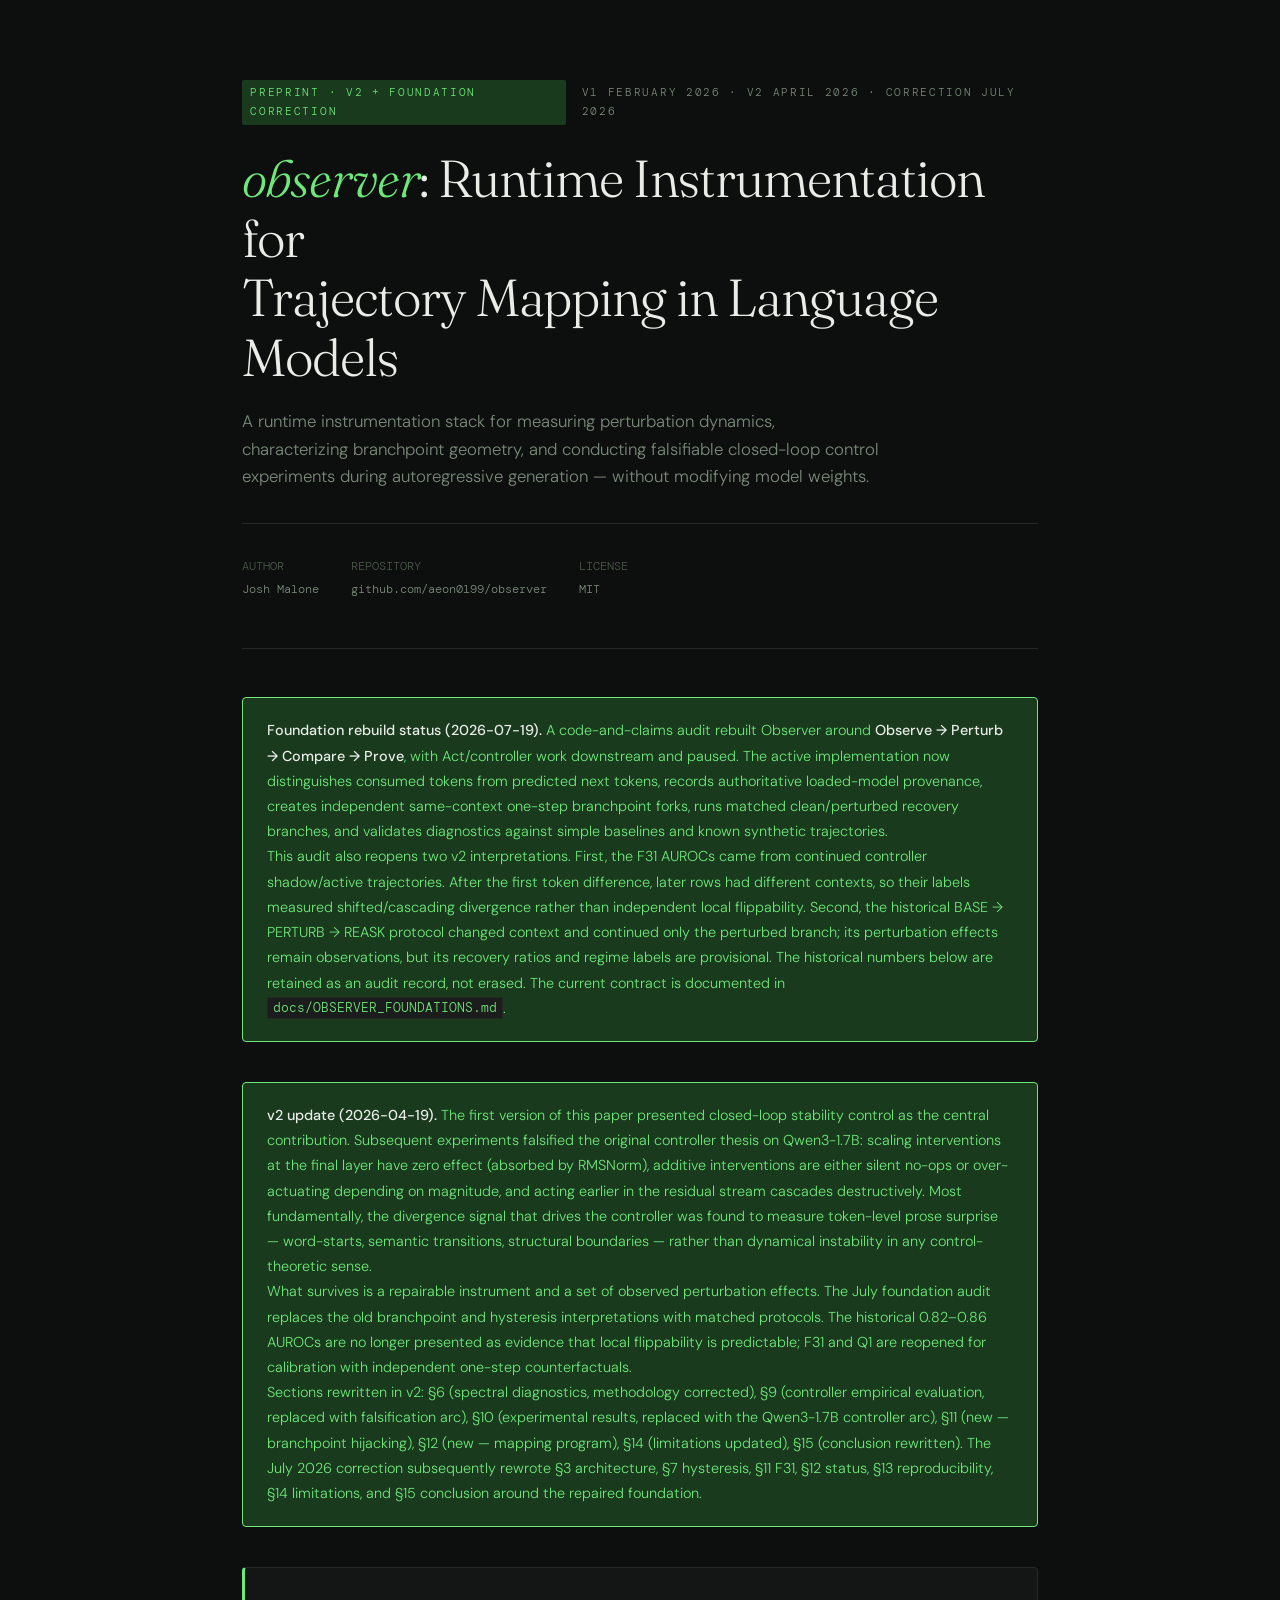
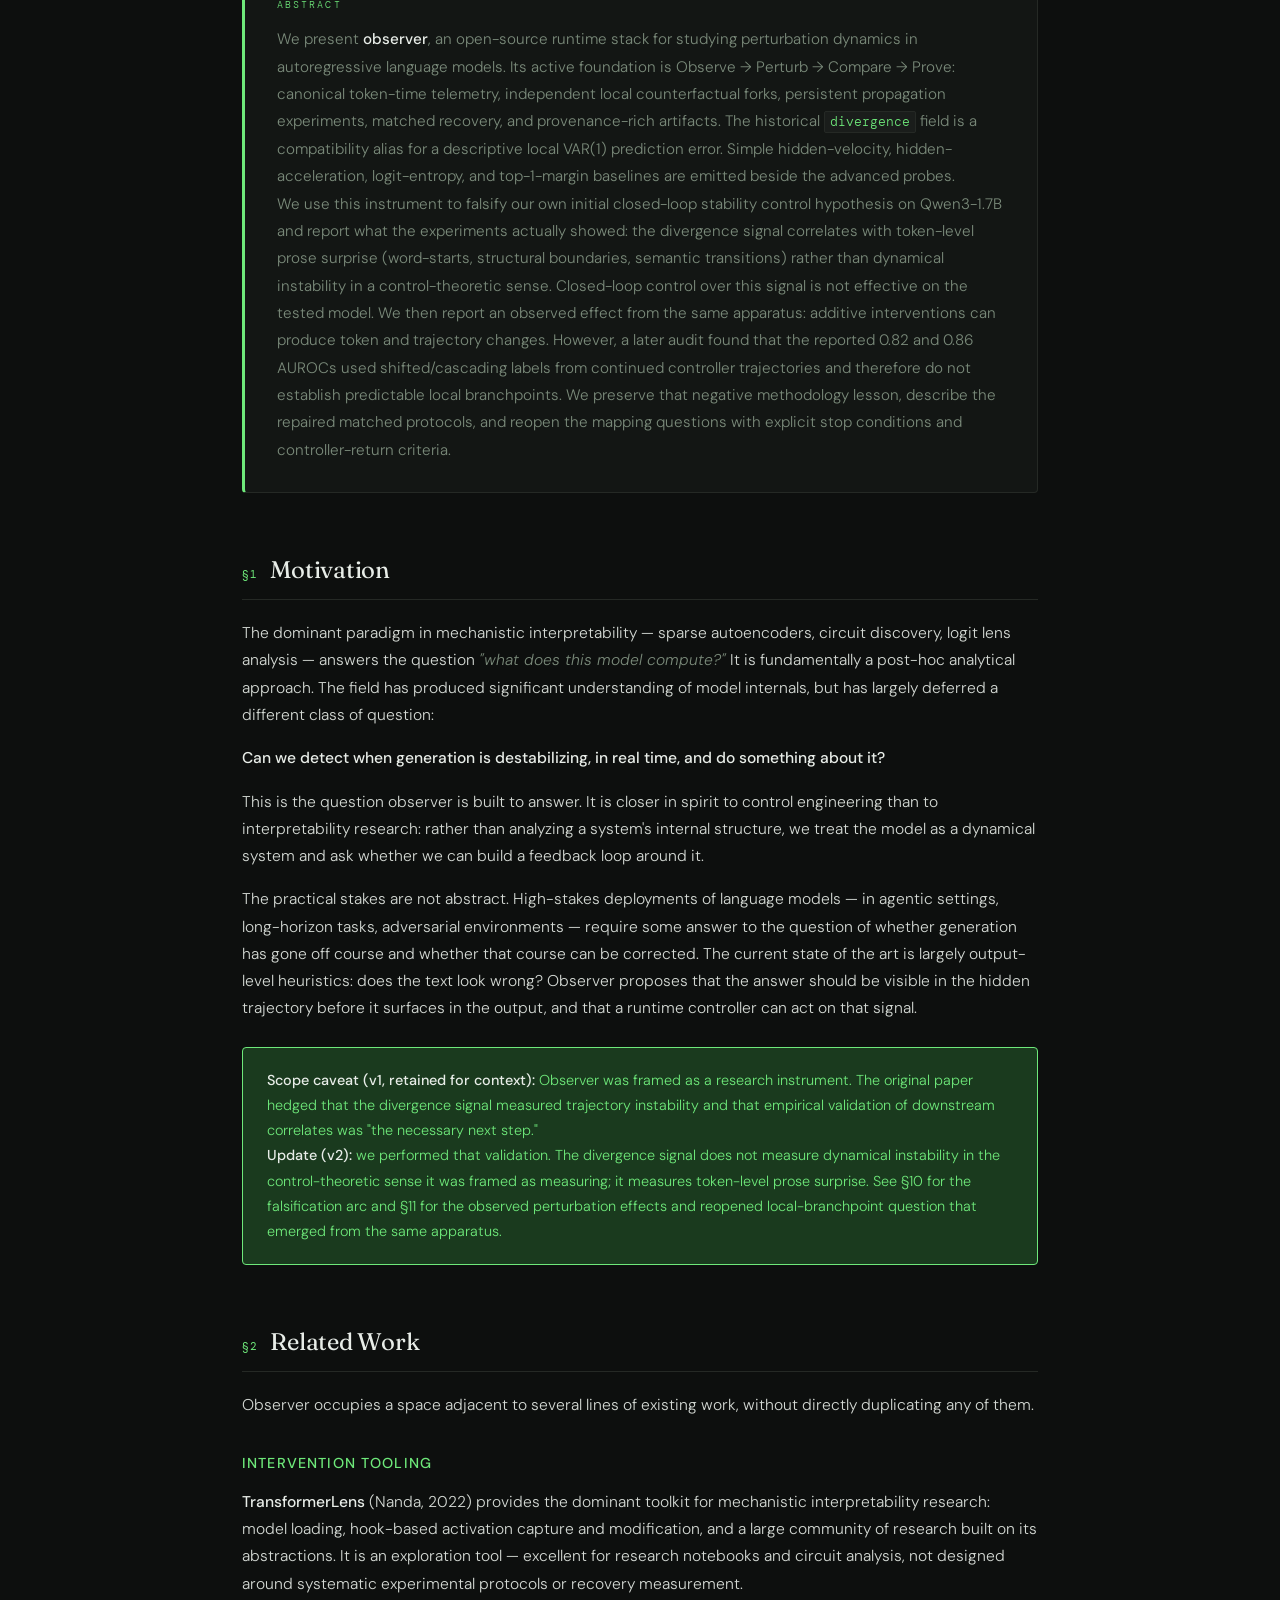
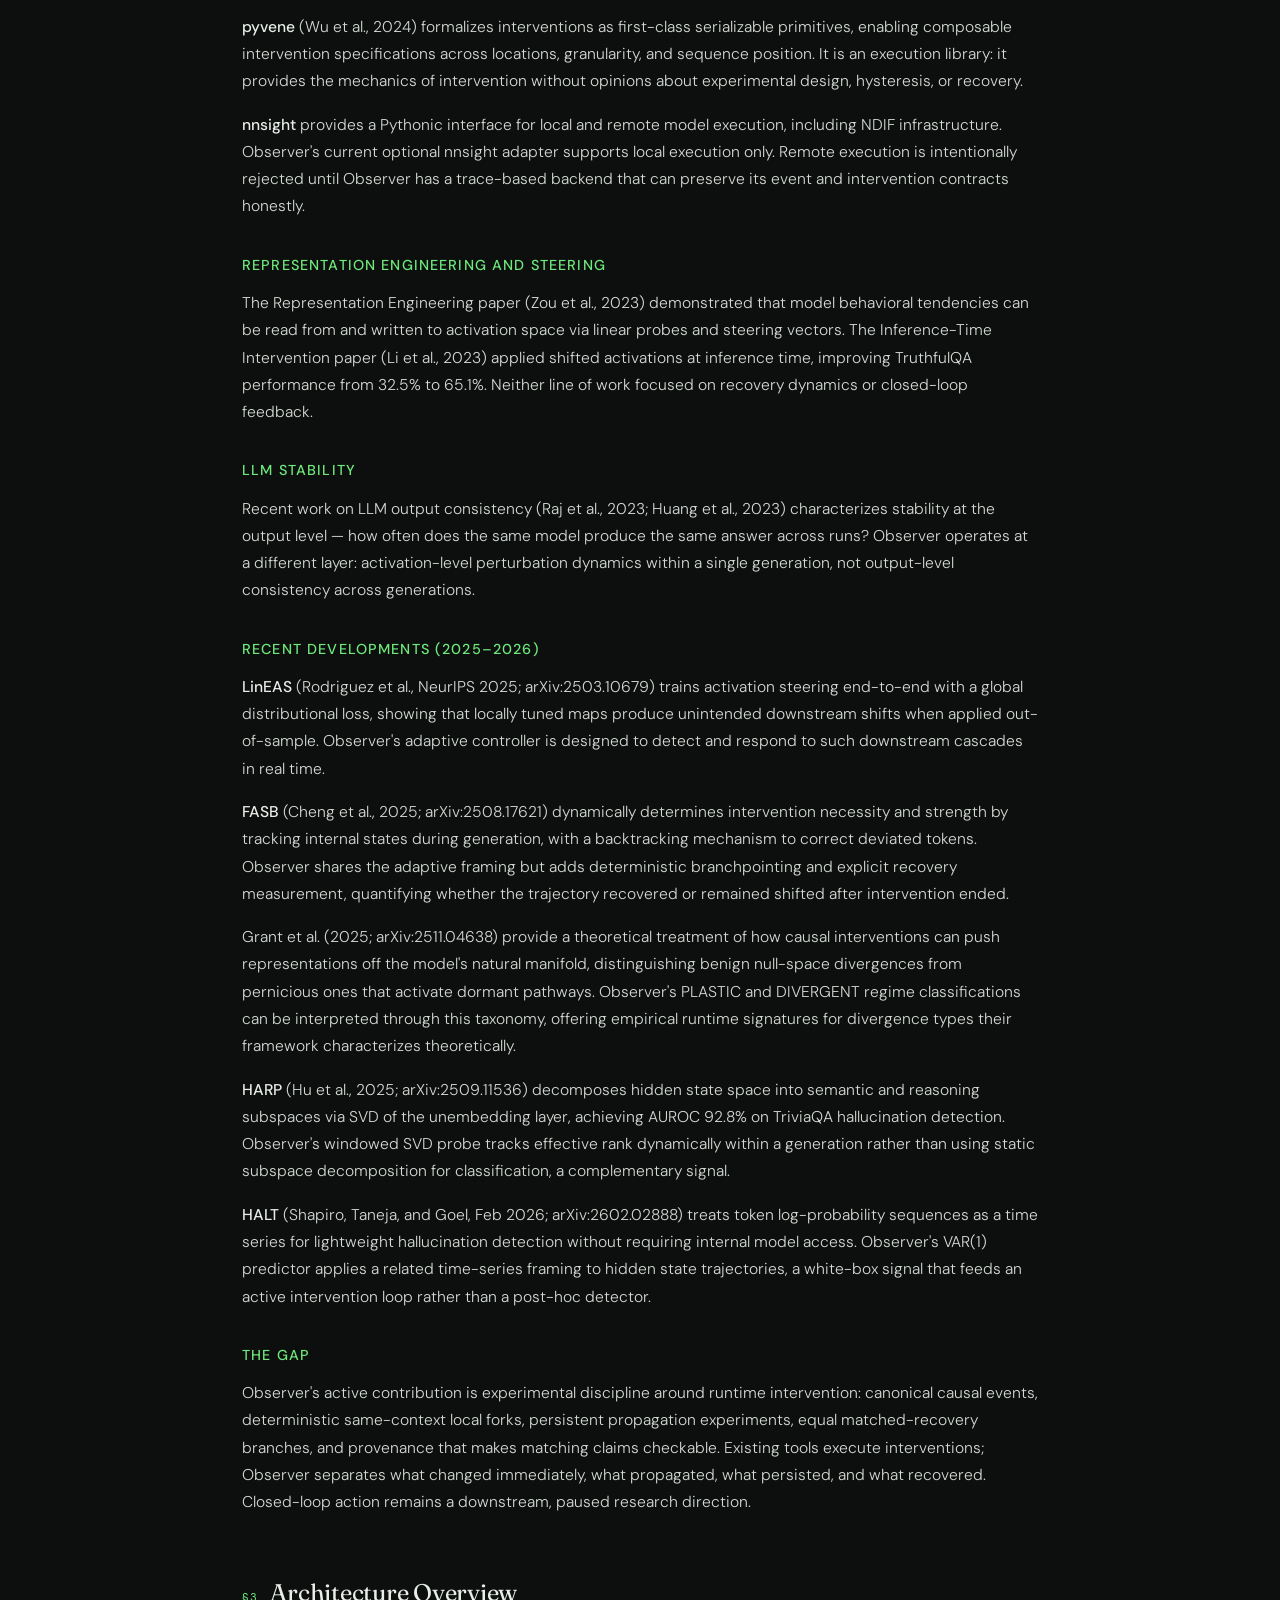
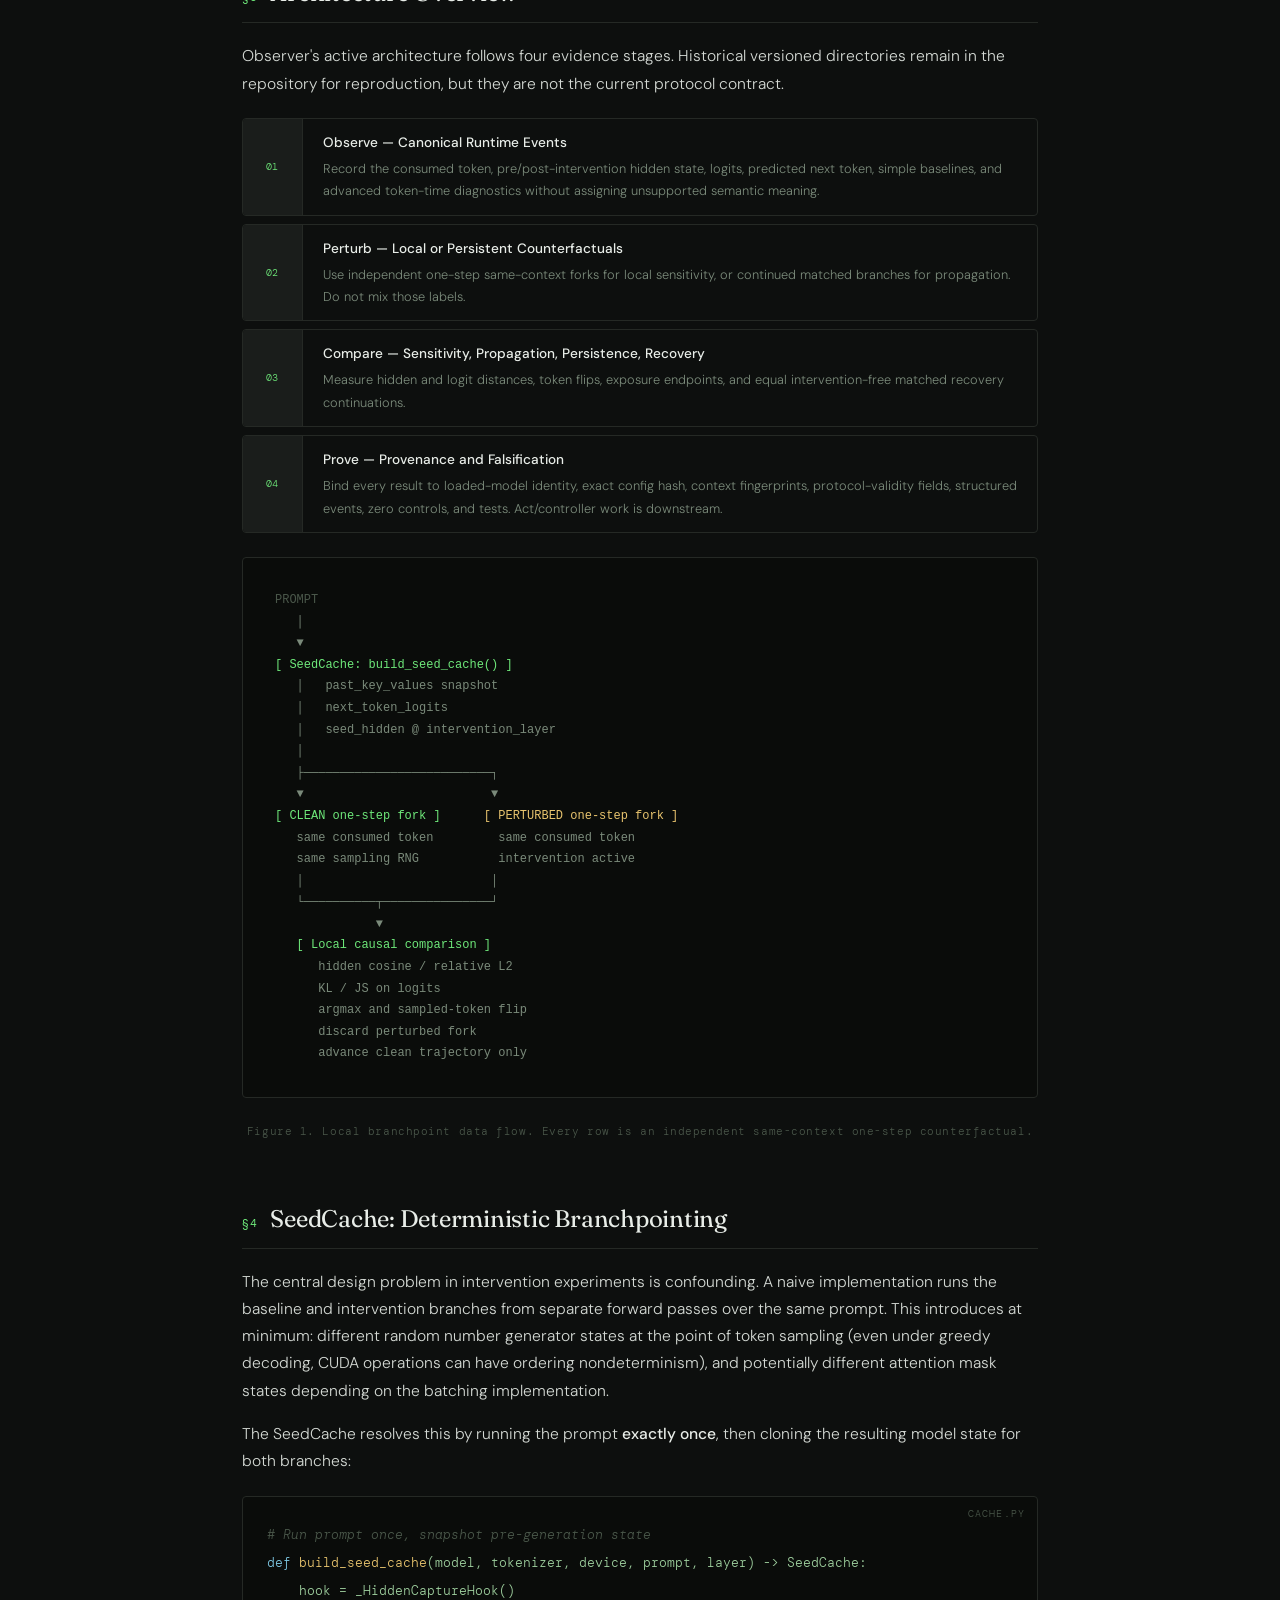
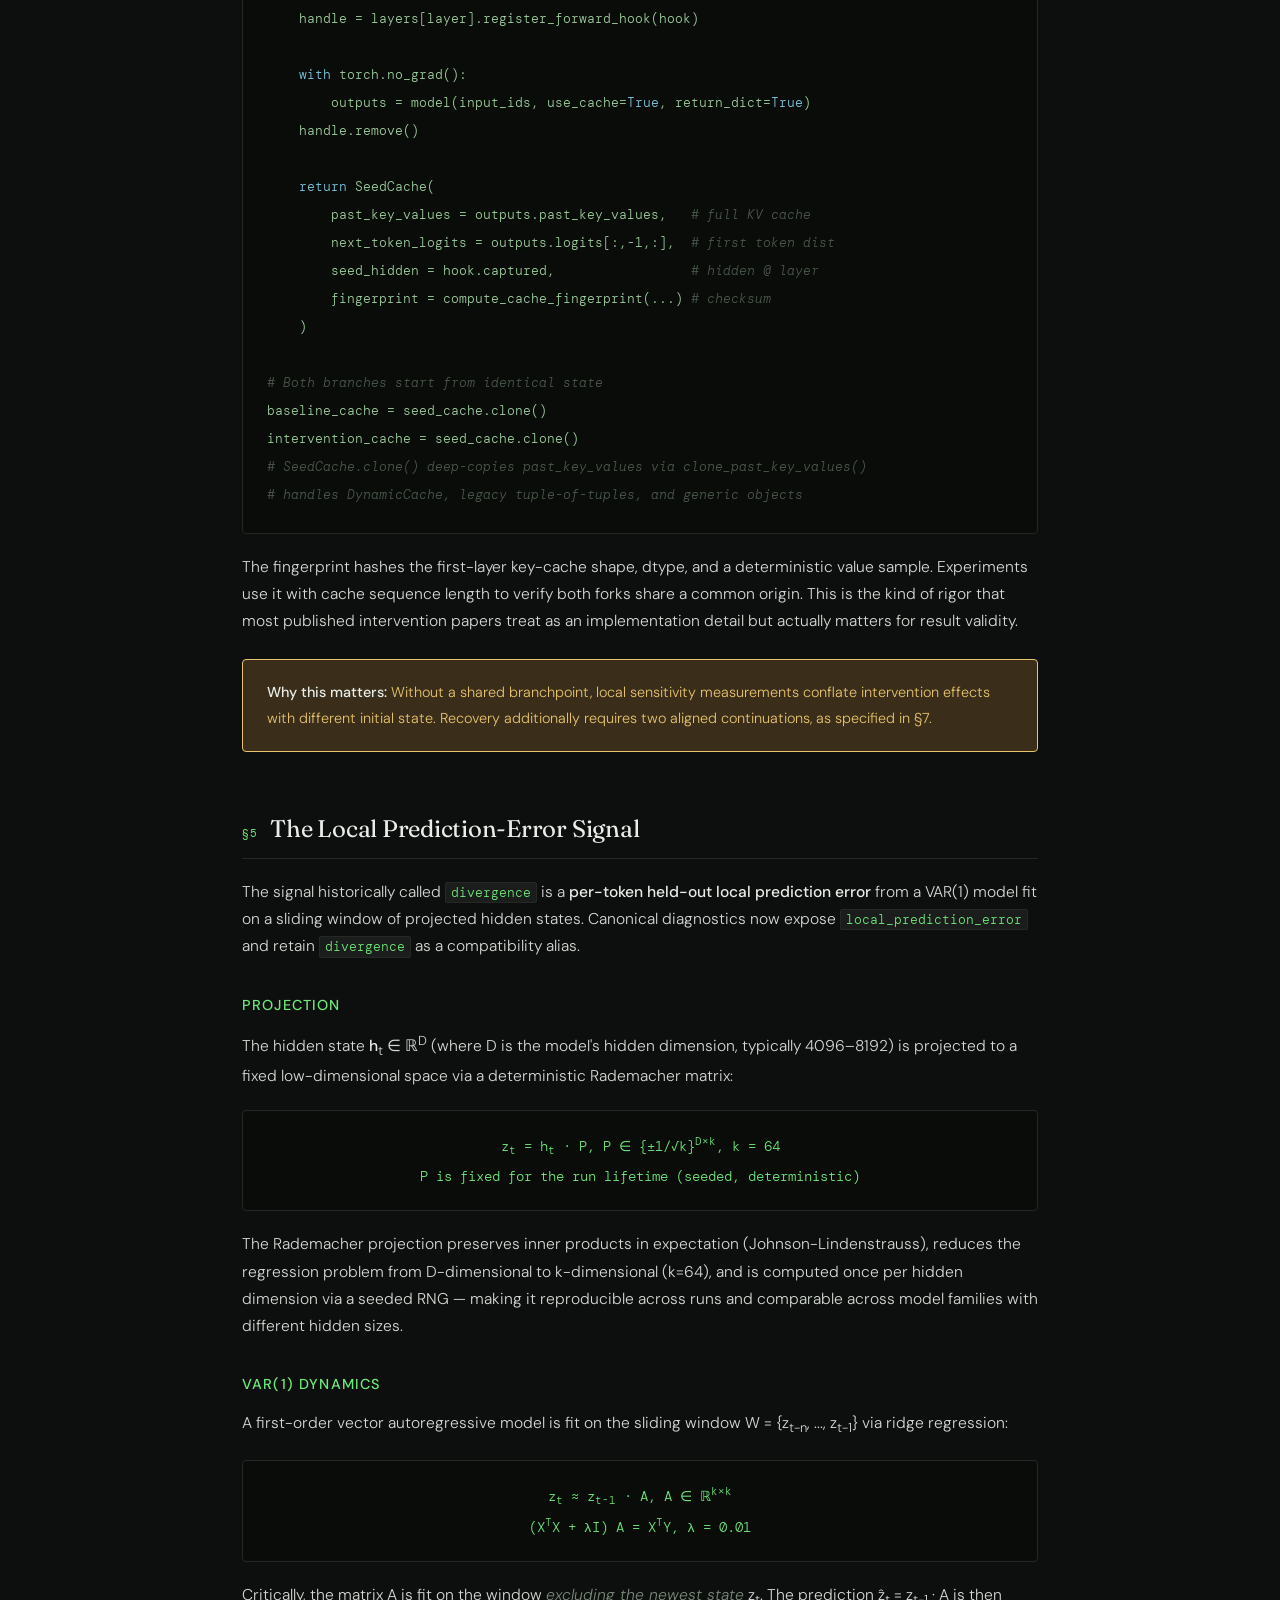
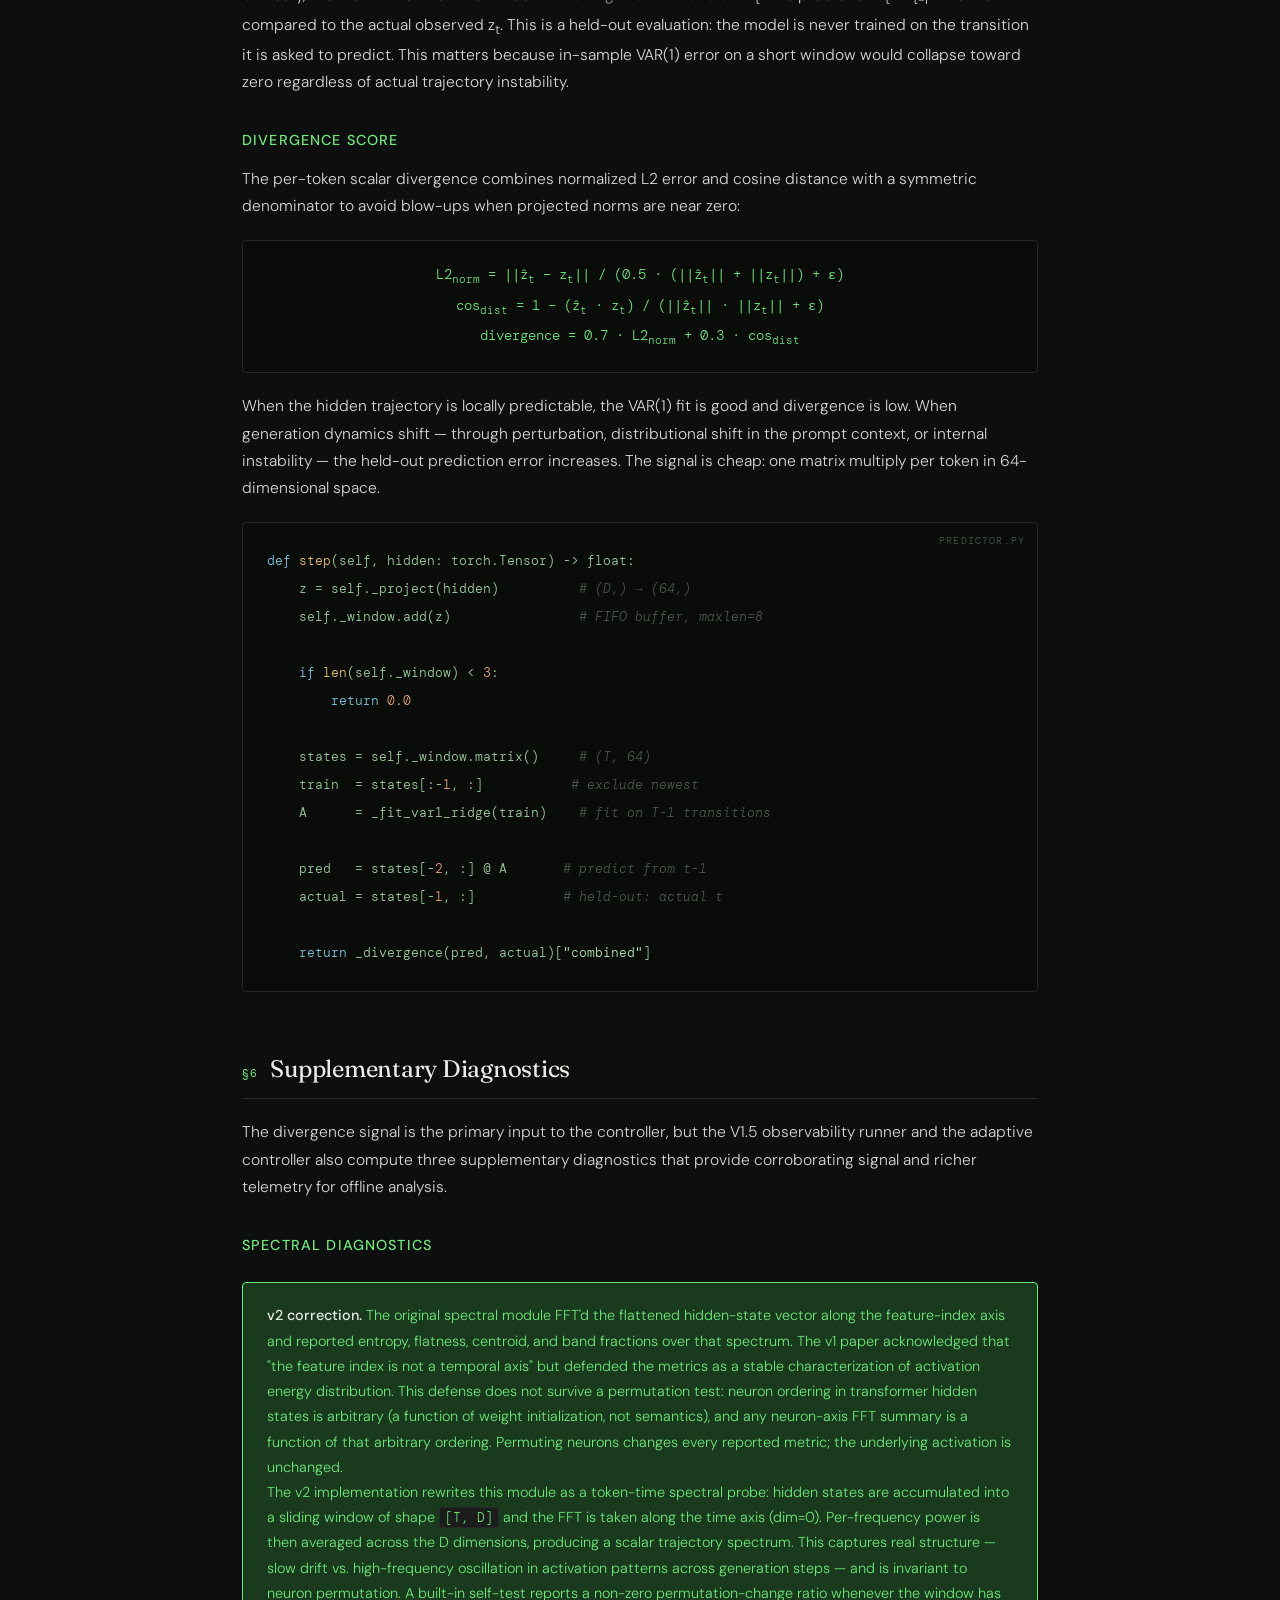
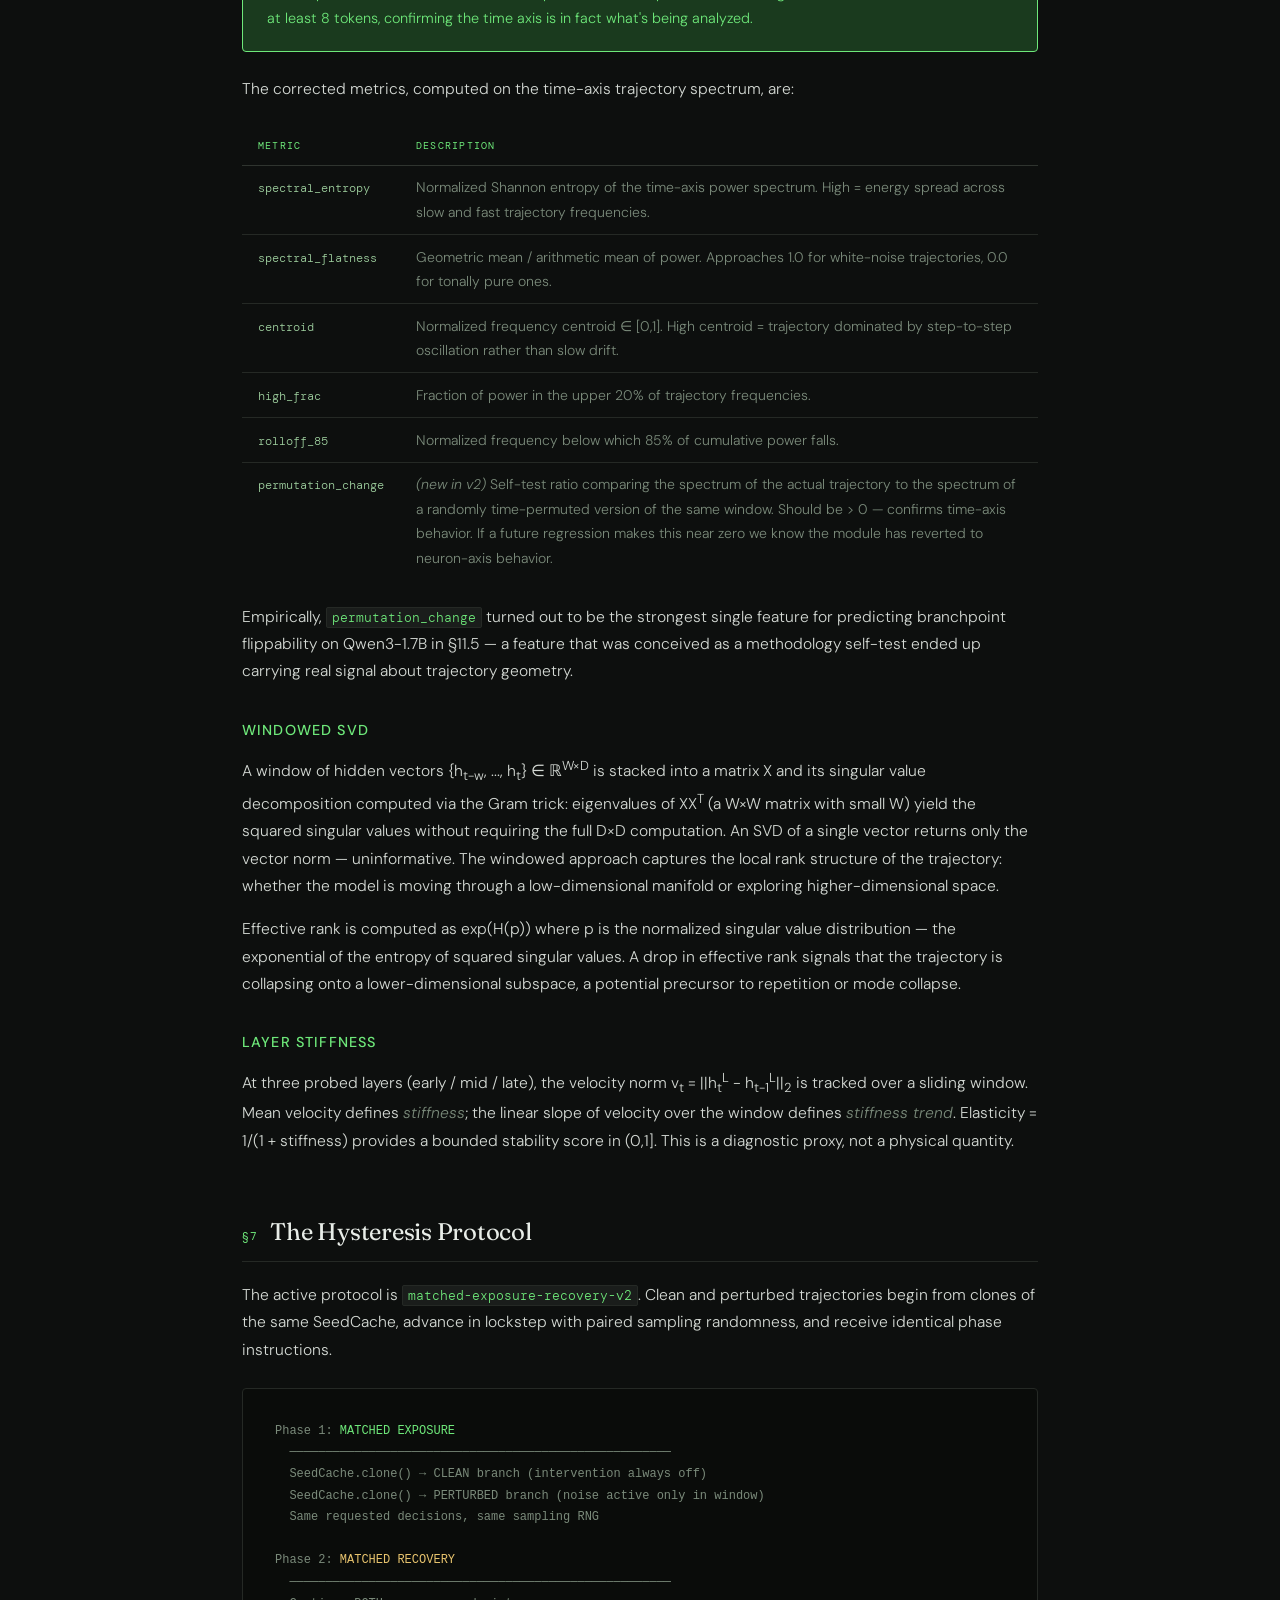
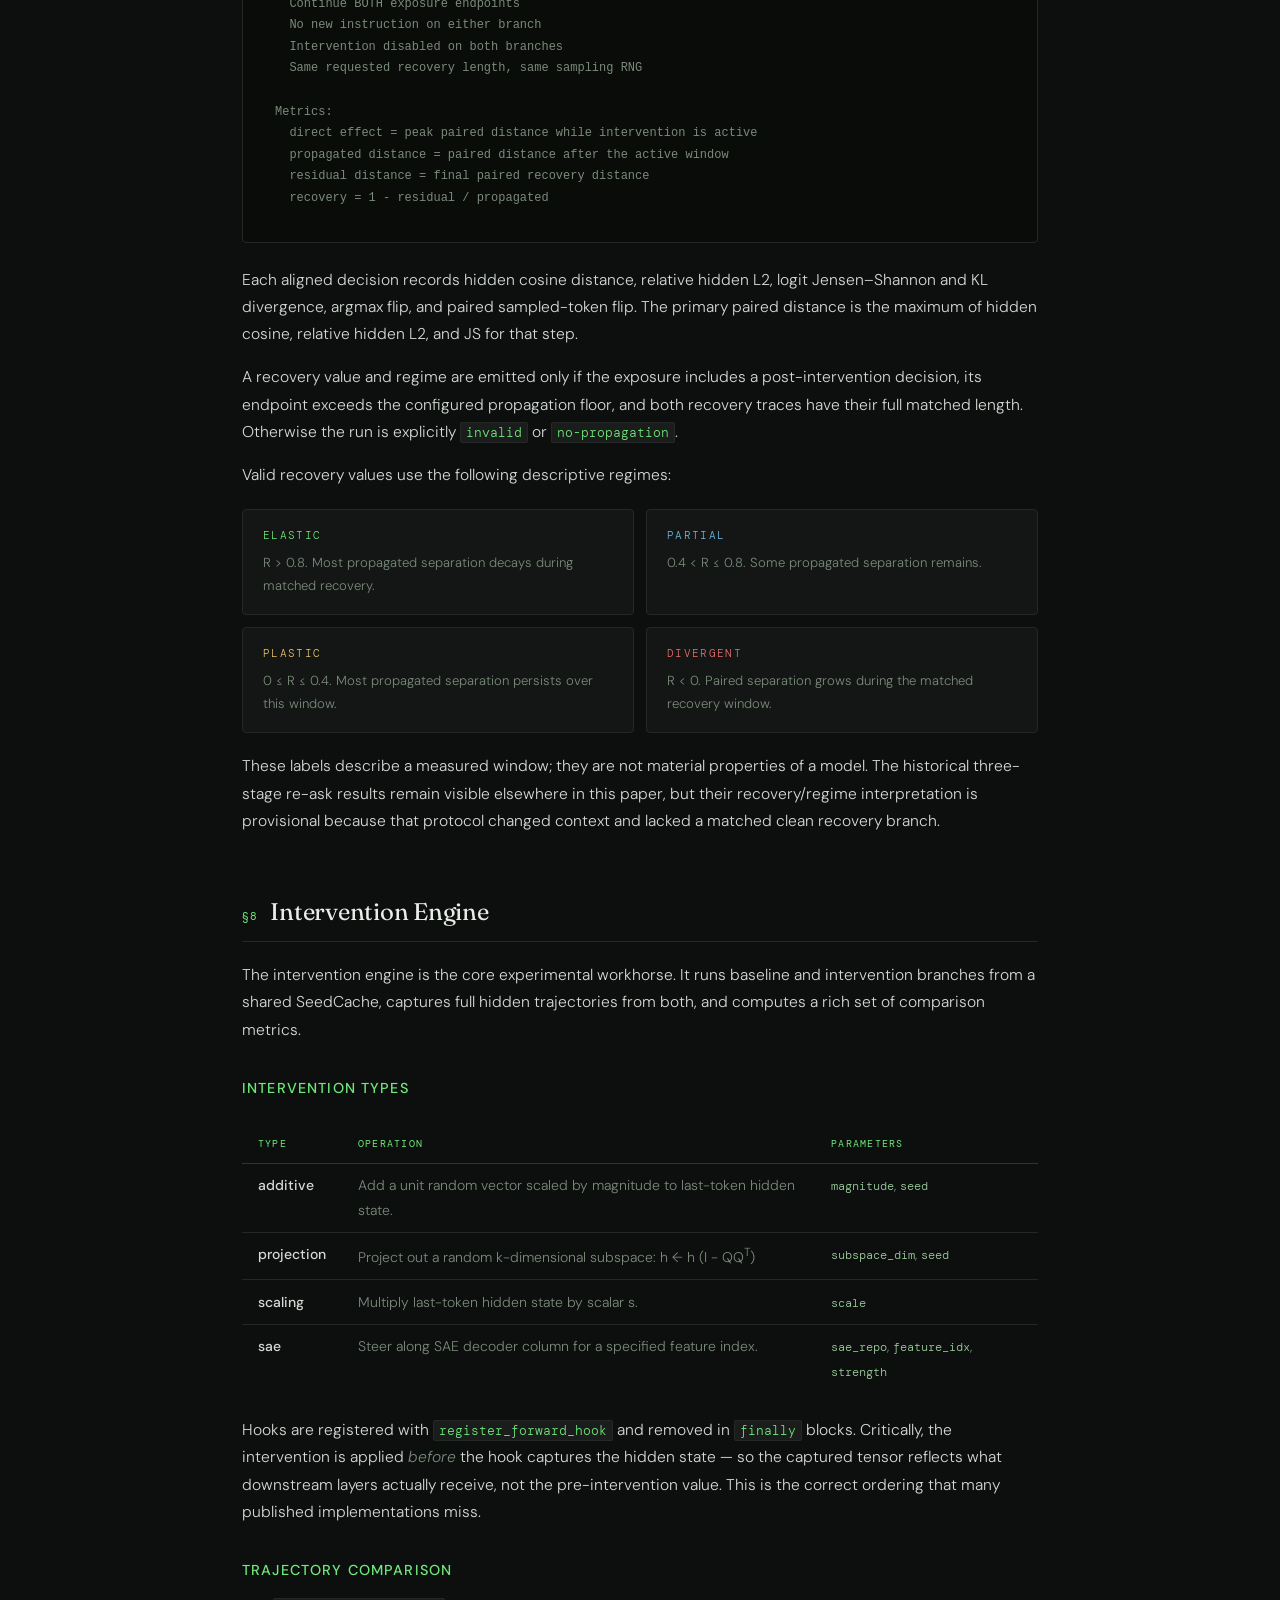
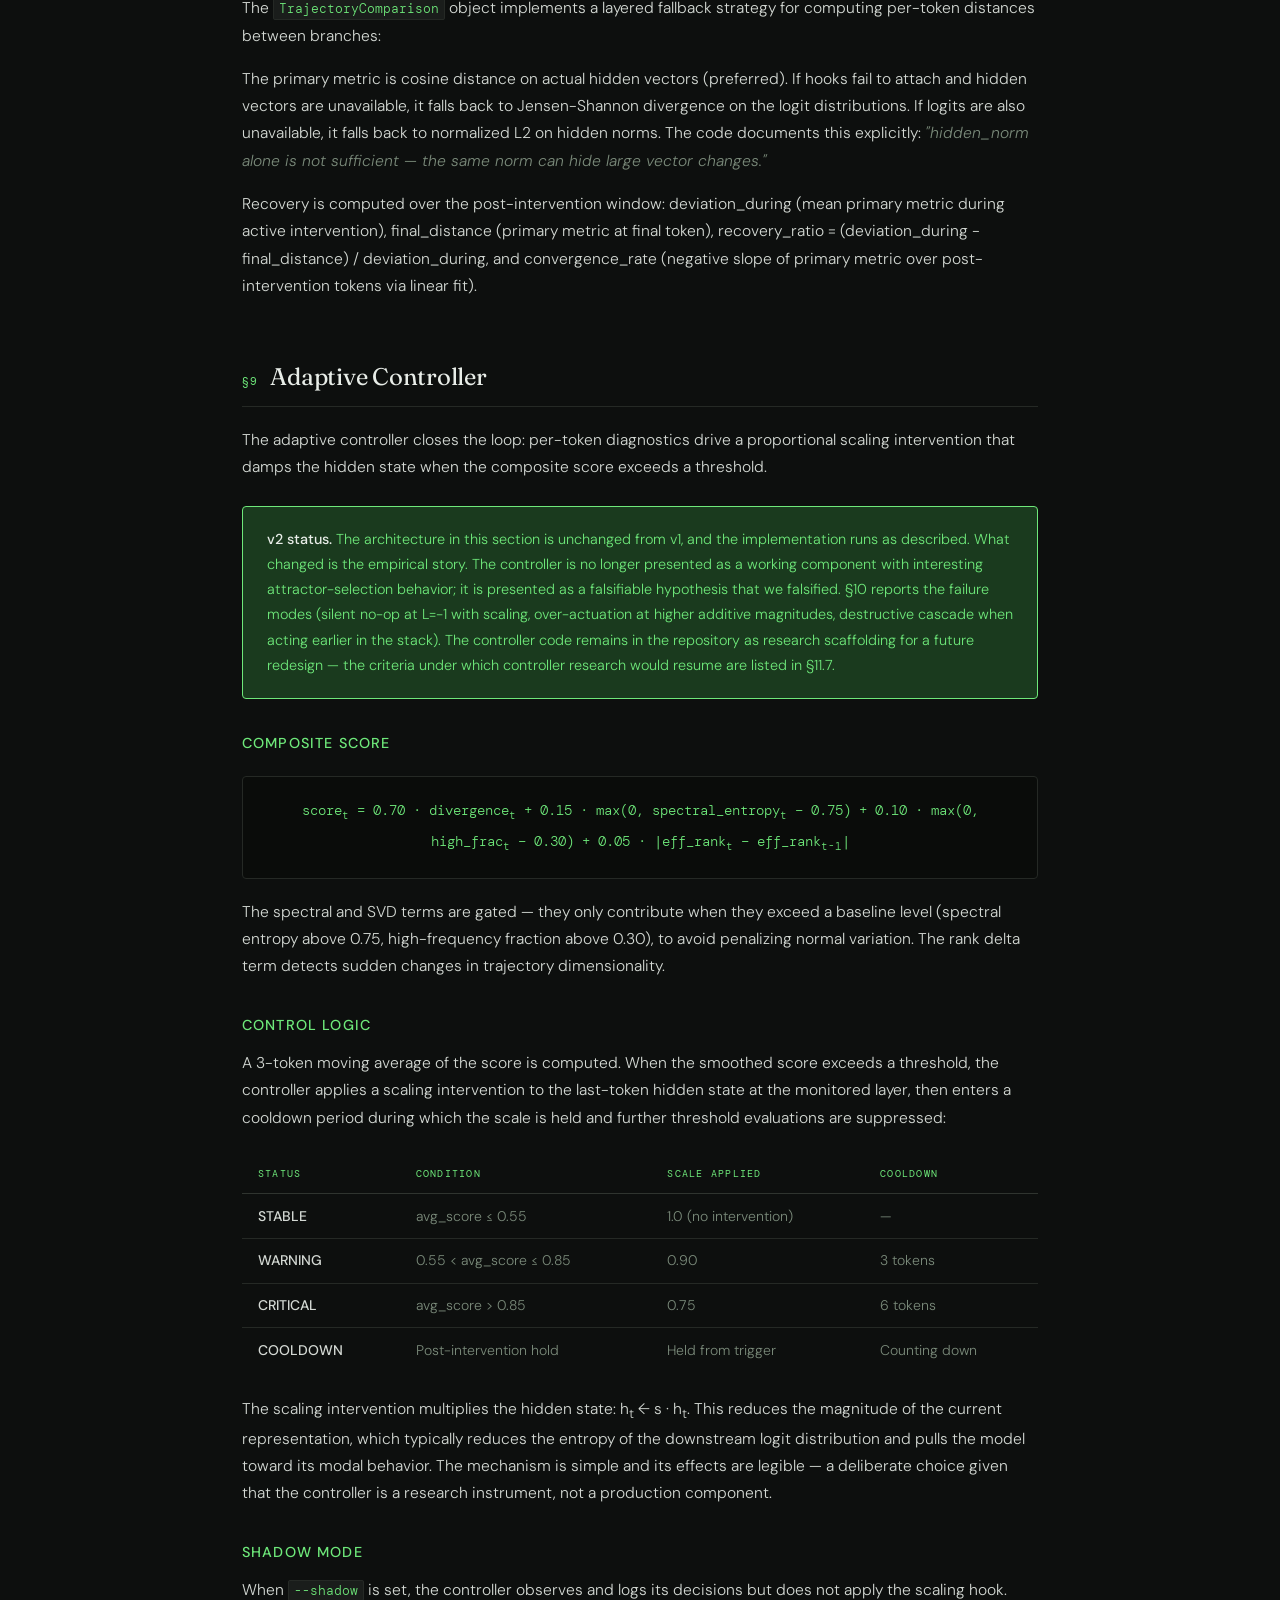
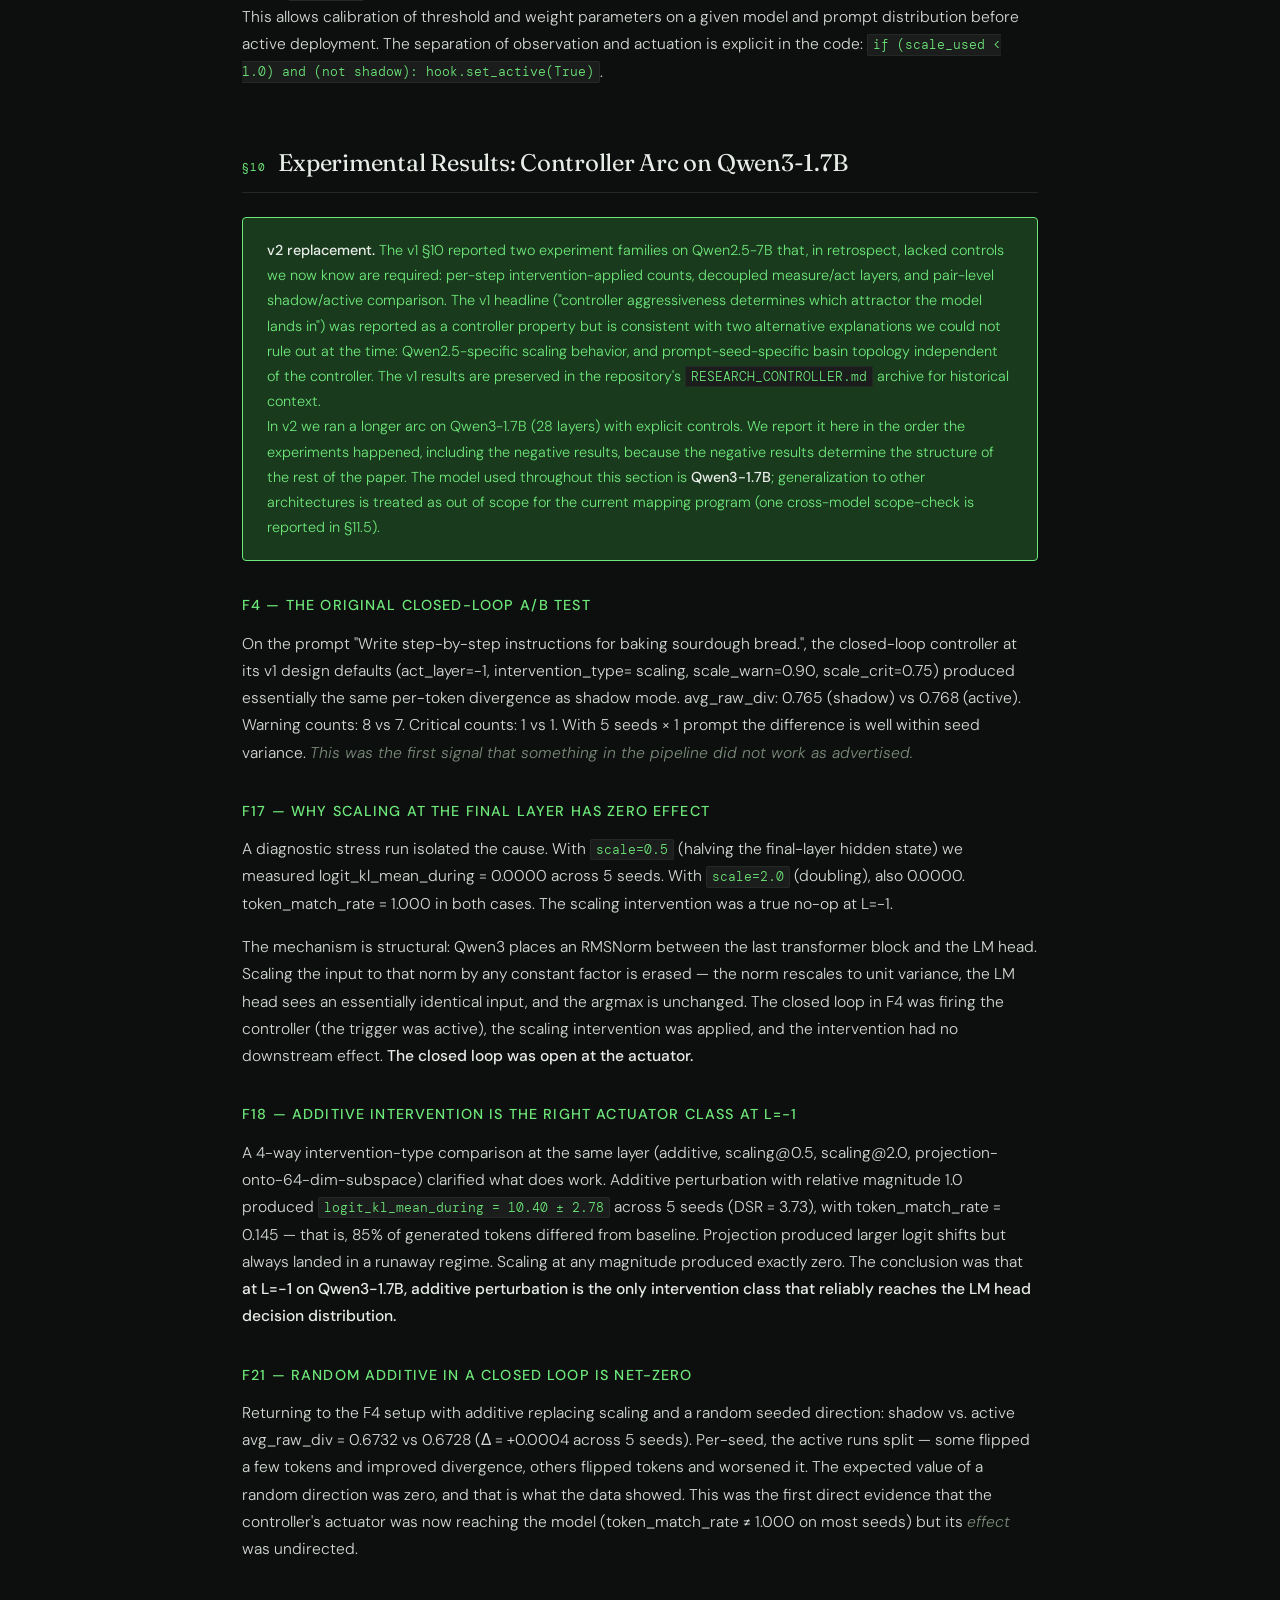
==== commit 3e4ffa22: "docs: restore Observer's foundation-first research program" ====
--- a/docs/observer_paper.html
+++ b/docs/observer_paper.html
@@ -474,8 +474,8 @@
 
 <header class="paper-header">
   <div class="label-row">
-    <span class="label">Preprint · v2</span>
-    <span class="label-plain">v1 February 2026 · v2 April 2026</span>
+    <span class="label">Preprint · v2 + foundation correction</span>
+    <span class="label-plain">v1 February 2026 · v2 April 2026 · correction July 2026</span>
   </div>
   <h1><em>observer</em>: Runtime Instrumentation for<br>Trajectory Mapping in Language Models</h1>
   <p class="subtitle">
@@ -489,6 +489,31 @@
     <div class="meta-item">LICENSE<span>MIT</span></div>
   </div>
 </header>
+
+<div class="callout callout-green" style="margin-bottom: 2.5rem;">
+  <p>
+    <strong>Foundation rebuild status (2026-07-19).</strong> A code-and-claims
+    audit rebuilt Observer around <strong>Observe → Perturb → Compare →
+    Prove</strong>, with Act/controller work downstream and paused. The active
+    implementation now distinguishes consumed tokens from predicted next
+    tokens, records authoritative loaded-model provenance, creates independent
+    same-context one-step branchpoint forks, runs matched clean/perturbed
+    recovery branches, and validates diagnostics against simple baselines and
+    known synthetic trajectories.
+  </p>
+  <p>
+    This audit also reopens two v2 interpretations. First, the F31 AUROCs came
+    from continued controller shadow/active trajectories. After the first token
+    difference, later rows had different contexts, so their labels measured
+    shifted/cascading divergence rather than independent local flippability.
+    Second, the historical BASE → PERTURB → REASK protocol changed context and
+    continued only the perturbed branch; its perturbation effects remain
+    observations, but its recovery ratios and regime labels are provisional.
+    The historical numbers below are retained as an audit record, not erased.
+    The current contract is documented in
+    <code>docs/OBSERVER_FOUNDATIONS.md</code>.
+  </p>
+</div>
 
 <div class="callout callout-green" style="margin-bottom: 2.5rem;">
   <p>
@@ -503,23 +528,21 @@
     than dynamical instability in any control-theoretic sense.
   </p>
   <p>
-    What survives is the instrument. The deterministic branchpoint design, the
-    hysteresis protocol, the per-token telemetry, and the intervention engine all
-    work as designed. Building on that instrument, we report a new positive result:
-    a <strong>branchpoint hijacking</strong> phenomenon in which final-layer additive
-    perturbations can flip individual tokens at predictable trajectory positions, with
-    a within-model classifier achieving held-out AUROC of 0.82–0.86 on Qwen3-1.7B.
-    The mechanism generalizes architecturally; the consequences (whether the resulting
-    trajectory lands in a better or worse basin) are model-specific.
+    What survives is a repairable instrument and a set of observed perturbation
+    effects. The July foundation audit replaces the old branchpoint and
+    hysteresis interpretations with matched protocols. The historical
+    0.82–0.86 AUROCs are no longer presented as evidence that local flippability
+    is predictable; F31 and Q1 are reopened for calibration with independent
+    one-step counterfactuals.
   </p>
   <p>
     Sections rewritten in v2: §6 (spectral diagnostics, methodology corrected), §9
     (controller empirical evaluation, replaced with falsification arc), §10
     (experimental results, replaced with the Qwen3-1.7B controller arc), §11 (new —
     branchpoint hijacking), §12 (new — mapping program), §14 (limitations updated),
-    §15 (conclusion rewritten). Sections preserved largely as written: §3 architecture,
-    §4 SeedCache, §5 divergence signal mechanics, §7 hysteresis protocol, §8
-    intervention engine, §13 reproducibility infrastructure.
+    §15 (conclusion rewritten). The July 2026 correction subsequently rewrote
+    §3 architecture, §7 hysteresis, §11 F31, §12 status, §13 reproducibility,
+    §14 limitations, and §15 conclusion around the repaired foundation.
   </p>
 </div>
 
@@ -527,15 +550,14 @@
   <div class="abstract-label">Abstract</div>
   <p>
     We present <strong>observer</strong>, an open-source runtime stack for studying
-    perturbation dynamics in autoregressive language models. The system provides four
-    independently usable protocol layers: a three-stage hysteresis protocol for
-    measuring perturbation persistence, a single-pass observability runner with
-    streaming diagnostics, a deterministic intervention engine built around a
-    <em>SeedCache</em> branchpoint design that eliminates common confounds in
-    intervention experiments, and a closed-loop adaptive controller that applies
-    proportional damping in response to a per-token divergence signal. The divergence
-    signal is derived from a VAR(1) model fit on projected hidden states, providing a
-    held-out one-step prediction error.
+    perturbation dynamics in autoregressive language models. Its active foundation is
+    Observe → Perturb → Compare → Prove: canonical token-time telemetry,
+    independent local counterfactual forks, persistent propagation experiments,
+    matched recovery, and provenance-rich artifacts. The historical
+    <code>divergence</code> field is a compatibility alias for a descriptive
+    local VAR(1) prediction error. Simple hidden-velocity, hidden-acceleration,
+    logit-entropy, and top-1-margin baselines are emitted beside the advanced
+    probes.
   </p>
   <p>
     We use this instrument to falsify our own initial closed-loop stability control
@@ -543,16 +565,13 @@
     divergence signal correlates with token-level prose surprise (word-starts,
     structural boundaries, semantic transitions) rather than dynamical instability in
     a control-theoretic sense. Closed-loop control over this signal is not effective
-    on the tested model. We then report a positive finding that emerged from the same
-    apparatus: a <strong>branchpoint hijacking</strong> phenomenon in which
-    final-layer additive perturbations can flip individual tokens at predictable
-    positions, characterized by a within-model classifier achieving AUROC 0.82 on a
-    procedural prompt and 0.86 on a descriptive prompt (Qwen3-1.7B, held-out
-    pair-level evaluation). The classifier's predictive features differ between
-    prompt classes, suggesting prompt-class-dependent trajectory geometry. We
-    describe the architecture, the experimental protocols, the falsification arc, and
-    a mapping program organized around three open questions with explicit stop
-    conditions and controller-return criteria.
+    on the tested model. We then report an observed effect from the same
+    apparatus: additive interventions can produce token and trajectory changes.
+    However, a later audit found that the reported 0.82 and 0.86 AUROCs used
+    shifted/cascading labels from continued controller trajectories and therefore
+    do not establish predictable local branchpoints. We preserve that negative
+    methodology lesson, describe the repaired matched protocols, and reopen the
+    mapping questions with explicit stop conditions and controller-return criteria.
   </p>
 </div>
 
@@ -591,8 +610,8 @@
       <strong>Update (v2):</strong> we performed that validation. The divergence signal
       does not measure dynamical instability in the control-theoretic sense it was
       framed as measuring; it measures token-level prose surprise. See §10 for the
-      falsification arc and §11 for the positive finding (branchpoint hijacking)
-      that emerged from the same apparatus.
+      falsification arc and §11 for the observed perturbation effects and
+      reopened local-branchpoint question that emerged from the same apparatus.
     </p>
   </div>
 </section>
@@ -617,9 +636,11 @@
     hysteresis, or recovery.
   </p>
   <p>
-    <strong>nnsight</strong> provides a Pythonic interface for local and remote model execution, including 
-    access to frontier models via the NDIF infrastructure. Observer supports nnsight as an optional backend, 
-    inheriting its remote execution capabilities.
+    <strong>nnsight</strong> provides a Pythonic interface for local and remote
+    model execution, including NDIF infrastructure. Observer's current optional
+    nnsight adapter supports local execution only. Remote execution is
+    intentionally rejected until Observer has a trace-based backend that can
+    preserve its event and intervention contracts honestly.
   </p>
 
   <h3>Representation Engineering and Steering</h3>
@@ -673,47 +694,57 @@
 
   <h3>The Gap</h3>
   <p>
-    Observer's distinguishing contribution is the combination of three things none of the above provide together:
-    deterministic branchpointing (identical model state for both branches, eliminating confounds), recovery
-    measurement (quantifying whether the trajectory returns to baseline after intervention ends), and closed-loop
-    control (a token-level controller that detects instability and intervenes in real time). Existing tools execute
-    interventions. Observer measures what they do, whether the model recovers, and acts on that signal continuously.
+    Observer's active contribution is experimental discipline around runtime
+    intervention: canonical causal events, deterministic same-context local
+    forks, persistent propagation experiments, equal matched-recovery branches,
+    and provenance that makes matching claims checkable. Existing tools execute
+    interventions; Observer separates what changed immediately, what propagated,
+    what persisted, and what recovered. Closed-loop action remains a downstream,
+    paused research direction.
   </p>
 </section>
 
 <section>
   <h2><span class="sec-num">§3</span> Architecture Overview</h2>
   <p>
-    Observer is organized as four protocol layers, each independently usable and composable:
+    Observer's active architecture follows four evidence stages. Historical
+    versioned directories remain in the repository for reproduction, but they
+    are not the current protocol contract.
   </p>
 
   <div class="stack">
     <div class="stack-item">
-      <div class="stack-tag">V1</div>
+      <div class="stack-tag">01</div>
       <div class="stack-content">
-        <strong>baseline_hysteresis_v1 — Hysteresis Protocol</strong>
-        <p>Three-stage protocol (BASE → PERTURB → REASK) for measuring perturbation persistence. Does the model self-correct when re-asked, given that the perturbation remains in the KV cache?</p>
+        <strong>Observe — Canonical Runtime Events</strong>
+        <p>Record the consumed token, pre/post-intervention hidden state, logits,
+        predicted next token, simple baselines, and advanced token-time
+        diagnostics without assigning unsupported semantic meaning.</p>
       </div>
     </div>
     <div class="stack-item">
-      <div class="stack-tag">V1.5</div>
+      <div class="stack-tag">02</div>
       <div class="stack-content">
-        <strong>v1.5 — Observability Runner</strong>
-        <p>Single-pass token-level telemetry with streaming diagnostics: VAR(1) divergence predictor, spectral leakage metrics, layer stiffness, windowed SVD. No branching, no intervention.</p>
+        <strong>Perturb — Local or Persistent Counterfactuals</strong>
+        <p>Use independent one-step same-context forks for local sensitivity, or
+        continued matched branches for propagation. Do not mix those labels.</p>
       </div>
     </div>
     <div class="stack-item">
-      <div class="stack-tag">V2</div>
+      <div class="stack-tag">03</div>
       <div class="stack-content">
-        <strong>intervention_engine_v1.5_v2 — Deterministic Intervention Engine</strong>
-        <p>Baseline vs. intervention comparison via SeedCache branchpoint. Both branches start from identical model state. Supports additive, projection, scaling, and SAE-based interventions.</p>
+        <strong>Compare — Sensitivity, Propagation, Persistence, Recovery</strong>
+        <p>Measure hidden and logit distances, token flips, exposure endpoints,
+        and equal intervention-free matched recovery continuations.</p>
       </div>
     </div>
     <div class="stack-item">
-      <div class="stack-tag">S4</div>
+      <div class="stack-tag">04</div>
       <div class="stack-content">
-        <strong>adaptive_controller_system4 — Closed-Loop Controller</strong>
-        <p>Proportional controller with moving-average smoother and cooldown. Composite divergence score drives hidden-state scaling in real time. Shadow mode for calibration before active deployment.</p>
+        <strong>Prove — Provenance and Falsification</strong>
+        <p>Bind every result to loaded-model identity, exact config hash,
+        context fingerprints, protocol-validity fields, structured events,
+        zero controls, and tests. Act/controller work is downstream.</p>
       </div>
     </div>
   </div>
@@ -730,20 +761,20 @@
    │
    ├──────────────────────────┐
    ▼                          ▼
-<span class="d-accent">[ BASELINE branch ]</span>          <span class="d-warn">[ INTERVENTION branch ]</span>
-   SeedCache.clone()           SeedCache.clone()
-   greedy generation           hook active: intervene()
-   trajectory captured         trajectory captured
+<span class="d-accent">[ CLEAN one-step fork ]</span>      <span class="d-warn">[ PERTURBED one-step fork ]</span>
+   same consumed token         same consumed token
+   same sampling RNG           intervention active
    │                          │
    └──────────┬───────────────┘
               ▼
-   <span class="d-accent">[ TrajectoryComparison ]</span>
-      cosine distance per token
-      JS divergence on logits
-      regime classification
-      recovery metrics</pre>
-  </div>
-  <div class="fig-caption">Figure 1. Intervention engine data flow. Both branches derive from identical prompt-pass state via SeedCache.clone().</div>
+   <span class="d-accent">[ Local causal comparison ]</span>
+      hidden cosine / relative L2
+      KL / JS on logits
+      argmax and sampled-token flip
+      discard perturbed fork
+      advance clean trajectory only</pre>
+  </div>
+  <div class="fig-caption">Figure 1. Local branchpoint data flow. Every row is an independent same-context one-step counterfactual.</div>
 </section>
 
 <section>
@@ -783,27 +814,31 @@
 <span class="comment"># handles DynamicCache, legacy tuple-of-tuples, and generic objects</span></code><span class="code-label">cache.py</span></pre>
 
   <p>
-    The fingerprint — derived from the first-layer key cache statistics — provides a checksum that 
-    experiments can log to verify both branches genuinely share a common origin. This is the kind of 
+    The fingerprint hashes the first-layer key-cache shape, dtype, and a
+    deterministic value sample. Experiments use it with cache sequence length
+    to verify both forks share a common origin. This is the kind of
     rigor that most published intervention papers treat as an implementation detail but actually matters 
     for result validity.
   </p>
 
   <div class="callout">
     <p>
-      <strong>Why this matters:</strong> Without a shared branchpoint, "recovery" measurements conflate 
-      genuine behavioral change with noise introduced by divergent initial conditions. 
-      The SeedCache makes the comparison meaningful.
+      <strong>Why this matters:</strong> Without a shared branchpoint, local
+      sensitivity measurements conflate intervention effects with different
+      initial state. Recovery additionally requires two aligned continuations,
+      as specified in §7.
     </p>
   </div>
 </section>
 
 <section>
-  <h2><span class="sec-num">§5</span> The Divergence Signal</h2>
-  <p>
-    The core signal feeding both the observability runner and the adaptive controller is a 
-    <strong>per-token held-out prediction error</strong> from a VAR(1) model fit on 
-    a sliding window of projected hidden states.
+  <h2><span class="sec-num">§5</span> The Local Prediction-Error Signal</h2>
+  <p>
+    The signal historically called <code>divergence</code> is a
+    <strong>per-token held-out local prediction error</strong> from a VAR(1)
+    model fit on a sliding window of projected hidden states. Canonical
+    diagnostics now expose <code>local_prediction_error</code> and retain
+    <code>divergence</code> as a compatibility alias.
   </p>
 
   <h3>Projection</h3>
@@ -970,69 +1005,76 @@
 <section>
   <h2><span class="sec-num">§7</span> The Hysteresis Protocol</h2>
   <p>
-    The baseline hysteresis module implements a three-stage experimental protocol for 
-    measuring how much of a perturbation's effect persists after the perturbation is removed.
+    The active protocol is <code>matched-exposure-recovery-v2</code>. Clean and
+    perturbed trajectories begin from clones of the same SeedCache, advance in
+    lockstep with paired sampling randomness, and receive identical phase
+    instructions.
   </p>
 
   <div class="diagram">
 <pre style="background:none;border:none;padding:0;margin:0;font-size:0.75rem;">
-Stage 1: <span class="d-accent">BASE</span>
+Phase 1: <span class="d-accent">MATCHED EXPOSURE</span>
   ─────────────────────────────────────────────────────
-  Prompt → SeedCache → greedy generation
-  Capture: hidden_norm, entropy, logit_norm, SVD spectrum
-  
-Stage 2: <span class="d-warn">PERTURB</span>
+  SeedCache.clone() → CLEAN branch (intervention always off)
+  SeedCache.clone() → PERTURBED branch (noise active only in window)
+  Same requested decisions, same sampling RNG
+
+Phase 2: <span class="d-warn">MATCHED RECOVERY</span>
   ─────────────────────────────────────────────────────
-  Same SeedCache + Delta instruction injected
-  Capture same statistics
-  KV cache retained for Stage 3
-  
-Stage 3: <span class="d-dim">REASK</span>
-  ─────────────────────────────────────────────────────
-  Continue from PERTURB's KV cache
-  Minimal re-ask (no repeated prompt)
-  Perturbation still in context; does model return to BASE?
+  Continue BOTH exposure endpoints
+  No new instruction on either branch
+  Intervention disabled on both branches
+  Same requested recovery length, same sampling RNG
 
 Metrics:
-  D = composite distance(BASE, PERTURB)      <span class="d-dim">← drift</span>
-  H = composite distance(BASE, REASK)        <span class="d-dim">← hysteresis</span>
-  R = 1 - H / (D + ε)                       <span class="d-dim">← recovery ∈ (-∞, 1]</span></pre>
-  </div>
-
-  <p>
-    The composite distance used in the metric computation draws on four component signals: 
-    relative hidden norm difference, entropy distance, relative logit norm difference, 
-    and SVD spectral distance (normalized L2 between top singular value vectors). 
-    These are combined with equal weights except logit norm (0.5×), 
-    reflecting that hidden state geometry carries more signal than logit magnitude.
-  </p>
-
-  <p>Recovery R is classified into four regimes:</p>
+  direct effect = peak paired distance while intervention is active
+  propagated distance = paired distance after the active window
+  residual distance = final paired recovery distance
+  recovery = 1 - residual / propagated</pre>
+  </div>
+
+  <p>
+    Each aligned decision records hidden cosine distance, relative hidden L2,
+    logit Jensen–Shannon and KL divergence, argmax flip, and paired sampled-token
+    flip. The primary paired distance is the maximum of hidden cosine, relative
+    hidden L2, and JS for that step.
+  </p>
+
+  <p>
+    A recovery value and regime are emitted only if the exposure includes a
+    post-intervention decision, its endpoint exceeds the configured propagation
+    floor, and both recovery traces have their full matched length. Otherwise
+    the run is explicitly <code>invalid</code> or
+    <code>no-propagation</code>.
+  </p>
+
+  <p>Valid recovery values use the following descriptive regimes:</p>
 
   <div class="regime-grid">
     <div class="regime-card">
       <div class="rc-label rc-elastic">ELASTIC</div>
-      <p>R &gt; 0.8. Model substantially returns to baseline behavior despite perturbation remaining in context.</p>
+      <p>R &gt; 0.8. Most propagated separation decays during matched recovery.</p>
     </div>
     <div class="regime-card">
       <div class="rc-label rc-partial">PARTIAL</div>
-      <p>0.4 &lt; R ≤ 0.8. Partial recovery; residual perturbation effect visible in trajectory statistics.</p>
+      <p>0.4 &lt; R ≤ 0.8. Some propagated separation remains.</p>
     </div>
     <div class="regime-card">
       <div class="rc-label rc-plastic">PLASTIC</div>
-      <p>0 ≤ R ≤ 0.4. Perturbation effect persists significantly. Model has been durably steered.</p>
+      <p>0 ≤ R ≤ 0.4. Most propagated separation persists over this window.</p>
     </div>
     <div class="regime-card">
       <div class="rc-label rc-divergent">DIVERGENT</div>
-      <p>R &lt; 0. REASK is further from BASE than PERTURB was. Perturbation has amplified rather than decayed.</p>
+      <p>R &lt; 0. Paired separation grows during the matched recovery window.</p>
     </div>
   </div>
 
   <p>
-    This taxonomy provides vocabulary for characterizing perturbation experiments that the 
-    field currently lacks. Whether a given prompt-perturbation pair produces elastic, plastic, 
-    or divergent behavior is a property of the model that is currently unknown for most 
-    practically relevant perturbation types.
+    These labels describe a measured window; they are not material properties of
+    a model. The historical three-stage re-ask results remain visible elsewhere
+    in this paper, but their recovery/regime interpretation is provisional
+    because that protocol changed context and lacked a matched clean recovery
+    branch.
   </p>
 </section>
 
@@ -1376,17 +1418,16 @@
 </section>
 
 <section>
-  <h2><span class="sec-num">§11</span> Branchpoint Hijacking: A Positive Finding</h2>
-
-  <p>
-    The controller arc was a falsified hypothesis. The same apparatus produced an
-    unfalsified mechanism worth reporting. We call it <em>branchpoint hijacking</em>:
-    additive perturbations applied to the final transformer layer can flip individual
-    tokens at predictable positions in the generation sequence. The mechanism reaches
-    the LM head (unlike scaling, which is absorbed by RMSNorm), it is reproducible
-    across seeds, and it generalizes architecturally. Whether a flip improves or
-    degrades the resulting output is model- and prompt-specific — that is the
-    consequence-side limit, not a flaw in the mechanism.
+  <h2><span class="sec-num">§11</span> Perturbation Effects and the Reopened Branchpoint Question</h2>
+
+  <p>
+    The controller arc was a falsified hypothesis. Its runs still contain a
+    narrower observation worth preserving: additive interventions can change
+    generated tokens and redirect continued trajectories, whereas final-layer
+    scaling can be absorbed by RMSNorm. We historically called this
+    <em>branchpoint hijacking</em>. The July audit separates that observed
+    trajectory effect from the stronger, reopened claim that local
+    same-context flippability is predictable.
   </p>
 
   <h3>F25 — The mechanism, observed</h3>
@@ -1414,35 +1455,32 @@
     mechanism landed the trajectory in a coherent recipe basin.
   </p>
   <p>
-    The conclusion: the perturbation-induced branchpoint flip is architecture-general;
-    whether the new basin is better or worse is a property of the model's basin
-    structure for that prompt, not a property of the perturbation. F25 was effectively
-    two claims in one. The mechanism replicates; the consequence does not.
-  </p>
-
-  <h3>F31 — Branchpoint flippability is predictable from the clean trajectory</h3>
-  <p>
-    A natural follow-up question: given a step in clean (unperturbed) generation, can
-    we predict whether a small perturbation at that step would flip the next token?
-    We address this offline using existing control-mode runs. For each pair of
-    matched shadow/active runs that share (model, prompt, seed, max_tokens,
-    temperature, measure_layer, act_layer) and where the active run actually fires
-    the controller, we construct per-step training rows: features extracted from the
-    <em>shadow</em> trajectory at step <em>t</em>, label 1 if the active and shadow
-    tokens at step <em>t</em> differ.
-  </p>
-  <p>
-    Critical methodology note: features must come from the shadow trajectory. An
-    earlier analyzer pulled features from the active trajectory and reported
-    AUROC = 0.80, but the active trajectory contains intervention-downstream fields
-    (<code>intervention_applied</code>, <code>scale_used</code>,
-    <code>controller_drift_norm</code>) that are tautologically correlated with the
-    flip label — non-zero only on steps where the controller fired. The 0.80 was a
-    data leak, not a predictor.
-  </p>
-  <p>
-    With shadow-trajectory features only, on Qwen3-1.7B with pair-level
-    train/test split (80/20) and matched configurations:
+    The corrected conclusion is narrower: continued additive interventions
+    changed outputs in both tested model families, and the consequence differed.
+    A calibrated independent local-fork suite is still required before calling
+    the local mechanism architecture-general.
+  </p>
+
+  <h3>F31 — REOPENED: historical AUROCs used cascading labels</h3>
+  <p>
+    The intended question remains important: given a clean decision context, can
+    we predict whether a small intervention at that exact context flips the next
+    token? The historical analysis attempted to answer it using paired
+    controller shadow/active runs and labeled a row positive whenever the two
+    continued trajectories emitted different tokens at the same ordinal step.
+  </p>
+  <p>
+    Two methodology defects matter. An early version used
+    intervention-downstream active features, a direct label leak. Switching to
+    shadow features fixed that leak but not the label: once the active run emits
+    a different token, every later active forward is conditioned on a different
+    context. Later token differences are cascading consequences of an earlier
+    flip, not independent answers to the same-context local counterfactual.
+  </p>
+  <p>
+    The historical shadow-feature analysis produced the following numbers. They
+    are preserved for provenance and as an audit lesson, not accepted as local
+    flippability performance:
   </p>
 
   <div class="table-wrap">
@@ -1456,8 +1494,9 @@
   </div>
 
   <p>
-    Both prompts independently clear an AUROC threshold of 0.80 within Qwen3-1.7B.
-    The features that drive the prediction differ between prompt classes:
+    Both historical slices exceeded 0.80, but those thresholds cannot close Q1
+    because the target variable did not match Q1's causal event. The reported
+    feature associations were:
   </p>
 
   <div class="table-wrap">
@@ -1474,24 +1513,22 @@
   </div>
 
   <p>
-    The sign flip on <code>spectral.permutation_change</code> between procedural and
-    descriptive generation is the most interesting line item. It suggests Qwen3-1.7B
-    drives different trajectory geometries for different prompt classes, and the
-    geometric signature of a "branchpoint" depends on which class. The only feature
-    with a consistent sign across both prompts is <code>step_idx</code> — generation
-    position — which is the universal-but-weak predictor.
+    These associations are hypotheses only. In particular,
+    <code>step_idx</code> may predict the increasing chance that two already
+    divergent trajectories remain different, rather than local causal
+    vulnerability. Prompt-class sign differences likewise require replication
+    with independent local forks.
   </p>
 
   <div class="callout callout-green">
     <p>
-      <strong>The positive finding, stated plainly.</strong> Within Qwen3-1.7B, given a
-      step of clean generation, we can predict at AUROC ≥ 0.80 whether a small additive
-      perturbation at that step would flip the next token. The features driving the
-      prediction are geometric properties of the unperturbed trajectory at that step,
-      and those features are prompt-class-dependent. The mechanism by which the flip
-      occurs (additive perturbation reaching the LM head's argmax margin) generalizes
-      to a Llama-family model; whether the resulting trajectory is better or worse
-      does not.
+      <strong>Corrected status.</strong> F31 and Q1 are reopened. The active
+      <code>branchpoints</code> runner now creates an independent clean and
+      perturbed one-step fork at every verified shared context, pairs sampling
+      randomness, discards the perturbed fork, and advances only clean
+      generation. The replacement analyzer accepts only those artifacts, splits
+      by whole run, fits preprocessing on training runs only, and reports
+      precision/recall beside AUROC. Target-model calibration remains to be run.
     </p>
   </div>
 </section>
@@ -1516,8 +1553,8 @@
         <tr>
           <td><strong>Q1</strong></td>
           <td>Branchpoint geometry: when are tokens flippable?</td>
-          <td>Within-Qwen3 held-out AUROC ≥ 0.80 across ≥2 prompts.</td>
-          <td><strong>Closed (F31)</strong></td>
+          <td>Independent same-context forks; precision ≥0.7 and recall ≥0.5, or whole-run held-out AUROC ≥0.80, across ≥2 prompts.</td>
+          <td><strong>Reopened (F31 correction)</strong></td>
         </tr>
         <tr>
           <td><strong>Q2</strong></td>
@@ -1552,7 +1589,8 @@
   <p>
     If two of these land, a controller redesign experiment using the new trigger,
     layer, and gate becomes worth running. If none land within the mapping program,
-    the mechanistic findings (F25, F29, F31, plus Q2 and Q3 results) stand on their
+    the observed perturbation findings (F25/F29) plus any newly validated Q1–Q3
+    results stand on their
     own as an interpretability contribution and the controller stays paused.
   </p>
 
@@ -1575,11 +1613,12 @@
     The compute environment for the reported experiments is a single NVIDIA H200 GPU via RunPod.
   </p>
   <p>
-    Every run produces a <strong>config hash</strong> (SHA-256 of the full experiment configuration, 
-    sorted-key JSON) and a <strong>seed cache fingerprint</strong> (statistics of the first-layer 
-    key cache). These allow reconstruction of run identity and verification that two runs claiming 
-    to share a branchpoint actually do. The full experiment configuration, trajectory data, 
-    and computed metrics are written to structured JSON artifacts for every run.
+    Every run produces a <strong>config hash</strong> (SHA-256 of the exact
+    final sorted-key configuration) and authoritative loaded-model identity.
+    Protocols that claim matched contexts also record cache fingerprints and
+    sequence lengths. The full configuration, trajectory data,
+    protocol-validity fields, and computed metrics are written to structured
+    artifacts.
   </p>
   <p>
     The included <code>REPRODUCIBILITY.md</code> specifies a reporting checklist for public claims: 
@@ -1589,13 +1628,11 @@
     absent from published intervention work.
   </p>
   <p>
-    The CI workflow runs a <code>compileall</code> pass over the active runtime
-    package and the orchestrator scripts on every push, plus a <code>unittest
-    discover</code> pass that exercises a small suite of guard tests. The guard tests
-    catch the kind of integration regression a previous Codex audit caught manually:
-    CLI semantic-layer parsing, branchpoint-analyzer default values, README quickstart
-    pointing at the unified runtime entry points rather than the legacy v1/v1.5/v2
-    scripts. The repository keeps two top-level research documents:
+    CI installs the package in editable mode, runs the pytest contract suite,
+    compiles the active package/scripts, and lints with Ruff. The tests cover
+    installation, event semantics, provenance, semantic layer resolution,
+    same-context local forks, matched recovery, run-grouped analysis, and
+    synthetic diagnostic validation. The repository keeps two top-level research documents:
     <code>RESEARCH.md</code> tracks the active mapping program and is the entry point
     for any new session, and <code>RESEARCH_CONTROLLER.md</code> archives the
     completed controller arc with full F-numbered findings so subsequent agents can
@@ -1612,37 +1649,32 @@
     stability needs it to measure).
   </p>
   <p>
-    <strong>Single-model scope.</strong> The mapping program in §12 is explicitly scoped
-    to Qwen3-1.7B. F25 Part A (the flip mechanism) replicates on TinyLlama-1.1B (F29);
-    F25 Part B (the basin direction) does not. F31's branchpoint predictor is within-
-    Qwen3 only. Cross-model generalization is a deferred research question, not a
-    settled one. Anyone applying these results to a different architecture should
-    expect F31's specific predictive features (e.g., the sign of
-    <code>spectral.permutation_change</code>) to need recalibration per model.
-  </p>
-  <p>
-    <strong>Prompt-class diversity.</strong> F31 closes Q1 on Qwen3 with two prompts
-    — one procedural ("Write step-by-step instructions for baking sourdough bread.")
-    and one descriptive ("Describe the water cycle in a few sentences.") — and finds
-    that predictive features differ between them. Three-or-more prompt classes
-    (reasoning, code, creative) would harden the prompt-class-dependent geometry
-    claim and is an immediate Q1-extension experiment.
+    <strong>Target-model calibration pending.</strong> The mapping program is
+    scoped first to Qwen3-1.7B. Continued additive interventions changed outputs
+    on Qwen3 and TinyLlama, with different consequences, but the repaired local
+    branchpoint protocol has not yet been calibrated on either research model.
+    Cross-model generalization is open.
+  </p>
+  <p>
+    <strong>Prompt-class diversity.</strong> The historical F31 analysis used one
+    procedural and one descriptive prompt, but its labels were cascading. Both
+    slices must be rerun with independent same-context forks before any
+    prompt-class geometry claim is restored.
   </p>
   <p>
     <strong>Sampling.</strong> v1 noted that all generation used greedy argmax. v2
     added temperature/top-p/top-k sampling support, but a subtle finding emerged: with
-    matched seeds, <code>torch.multinomial</code> can produce the same drawn token
-    from slightly different conditional distributions, so logit-shift effects are
-    masked at the token level even when present. Future work should use unmatched
-    branch seeds when measuring perturbation effects on sampling-mode generation.
-  </p>
-  <p>
-    <strong>Controller-mode logit features not logged.</strong> A natural extension of
-    the F31 branchpoint predictor would include top-2 logit margin and per-step logit
-    entropy as features. Both are architecture-invariant and should be the most
-    direct mechanistic predictors of flippability. Neither is currently written into
-    <code>events.jsonl</code>; adding them is queued as a small code task and would
-    enable a more principled cross-model F31 follow-up.
+    matched randomness, <code>torch.multinomial</code> can produce the same drawn
+    token from slightly different conditional distributions. The repaired
+    protocols preserve paired randomness to isolate the intervention and report
+    KL/JS plus argmax flips so distribution shifts remain visible even when the
+    sampled token is unchanged.
+  </p>
+  <p>
+    <strong>Branchpoint calibration not yet run.</strong> Repaired local
+    branchpoint artifacts include clean top-1 margin, logit entropy, hidden
+    velocity/acceleration, local prediction error, spectral, and SVD features.
+    Whether any predicts local flips out of sample remains empirical.
   </p>
   <p>
     <strong>Asserted controller weights.</strong> The 70/15/10/5 weighting in the v1
@@ -1716,25 +1748,22 @@
 
   <p>
     <strong>v1 Experiment C (signal baseline comparison).</strong> Status:
-    <em>partially superseded.</em> The intended test was "does VAR(1) divergence
-    outperform simpler signals." The v2 work did not run that comparison head-to-head,
-    but F31's univariate-feature AUROCs offer a partial answer: the strongest single
-    feature for branchpoint flippability is <code>spectral.permutation_change</code>
-    (a time-axis spectral statistic, AUROC 0.74 alone) or <code>step_idx</code>
-    (literally token position, AUROC 0.80 alone on water-cycle). Neither is the
-    VAR(1) divergence signal. This is a gentle hint that simpler signals may carry
-    much of what divergence carries, and a head-to-head benchmark is worth doing.
-    Queued as a follow-up.
-  </p>
-
-  <p>
-    <strong>New v2 work queued.</strong> Q2 (perturbation propagation) and Q3 (basin
-    structure) — both defined in §12 with stop conditions — are the next planned
-    experiments. Q2 is ~1 hour of offline analysis on existing stress runs; Q3
-    requires a small new experiment matrix (5 prompt classes × 3 seeds × 2 cells =
-    30 control runs, ~5 minutes with the warm-model daemon). Closing both within the
-    mapping program would either trigger the controller-return criteria in §12 or
-    establish a clean negative result on closed-loop stability for this model class.
+    <em>mechanics implemented; semantic comparison pending.</em> Observer now
+    emits hidden velocity, hidden acceleration, logit entropy, and top-1 margin
+    beside local VAR(1) prediction error, temporal spectral, and windowed-SVD
+    signals. A deterministic validator checks the actual probes on constant,
+    linear-drift, oscillatory, and shock trajectories. The historical F31
+    AUROCs cannot answer which signal predicts local flippability because their
+    labels were cascading; that head-to-head comparison belongs in the repaired
+    calibration suite.
+  </p>
+
+  <p>
+    <strong>Foundation-first work queued.</strong> The next experiment is a small
+    Qwen3 calibration suite: independent local branchpoints and matched
+    hysteresis over at least three seeds, two prompts, and zero/nonzero
+    magnitudes. Q2 and Q3 follow only after those protocols produce valid
+    target-model evidence. No controller rows will be used as local labels.
   </p>
 </section>
 
@@ -1763,14 +1792,14 @@
   </p>
 
   <p>
-    What remains is a useful instrument and one positive mechanistic finding. The
-    instrument — SeedCache branchpointing, the unified runtime, the warm daemon, the
-    decoupled measure/act layer hooks, the corrected token-time spectral probe — is
-    sound and reusable. The positive finding — branchpoint hijacking on Qwen3-1.7B
-    with a within-model AUROC predictor that clears 0.80 on two prompt classes — is
-    a concrete interpretability result that the field could build on. The mapping
-    program in §12 organizes what comes next, with explicit stop conditions and
-    explicit criteria for reopening the controller question if the data warrants it.
+    What remains is a repaired instrument, observed perturbation effects, and a
+    sharper open question. The active runtime now supports canonical events,
+    authoritative provenance, independent local branchpoint forks, matched
+    exposure/recovery traces, direct diagnostic baselines, and deterministic
+    validation. The historical AUROC predictor is not retained as a positive
+    finding because its target labels were cascading. The mapping program in
+    §12 organizes the calibration needed to determine whether a genuine local
+    predictor exists, with explicit criteria for reopening controller work.
   </p>
 
   <p>
@@ -1793,7 +1822,8 @@
     implemented against artifacts that were jointly reviewed before being treated
     as evidence. All code, runs, and claims were human-reviewed against generated
     artifacts. The complete F-numbered evidence chain (F1–F31) is preserved in
-    <code>RESEARCH_CONTROLLER.md</code> and <code>RESEARCH.md</code> in the
+    <code>RESEARCH_CONTROLLER.md</code>, <code>RESEARCH.md</code>, and
+    <code>docs/OBSERVER_FOUNDATIONS.md</code> in the
     repository, with full per-experiment run identifiers so any claim in this paper
     can be traced to its underlying run artifacts.
   </p>
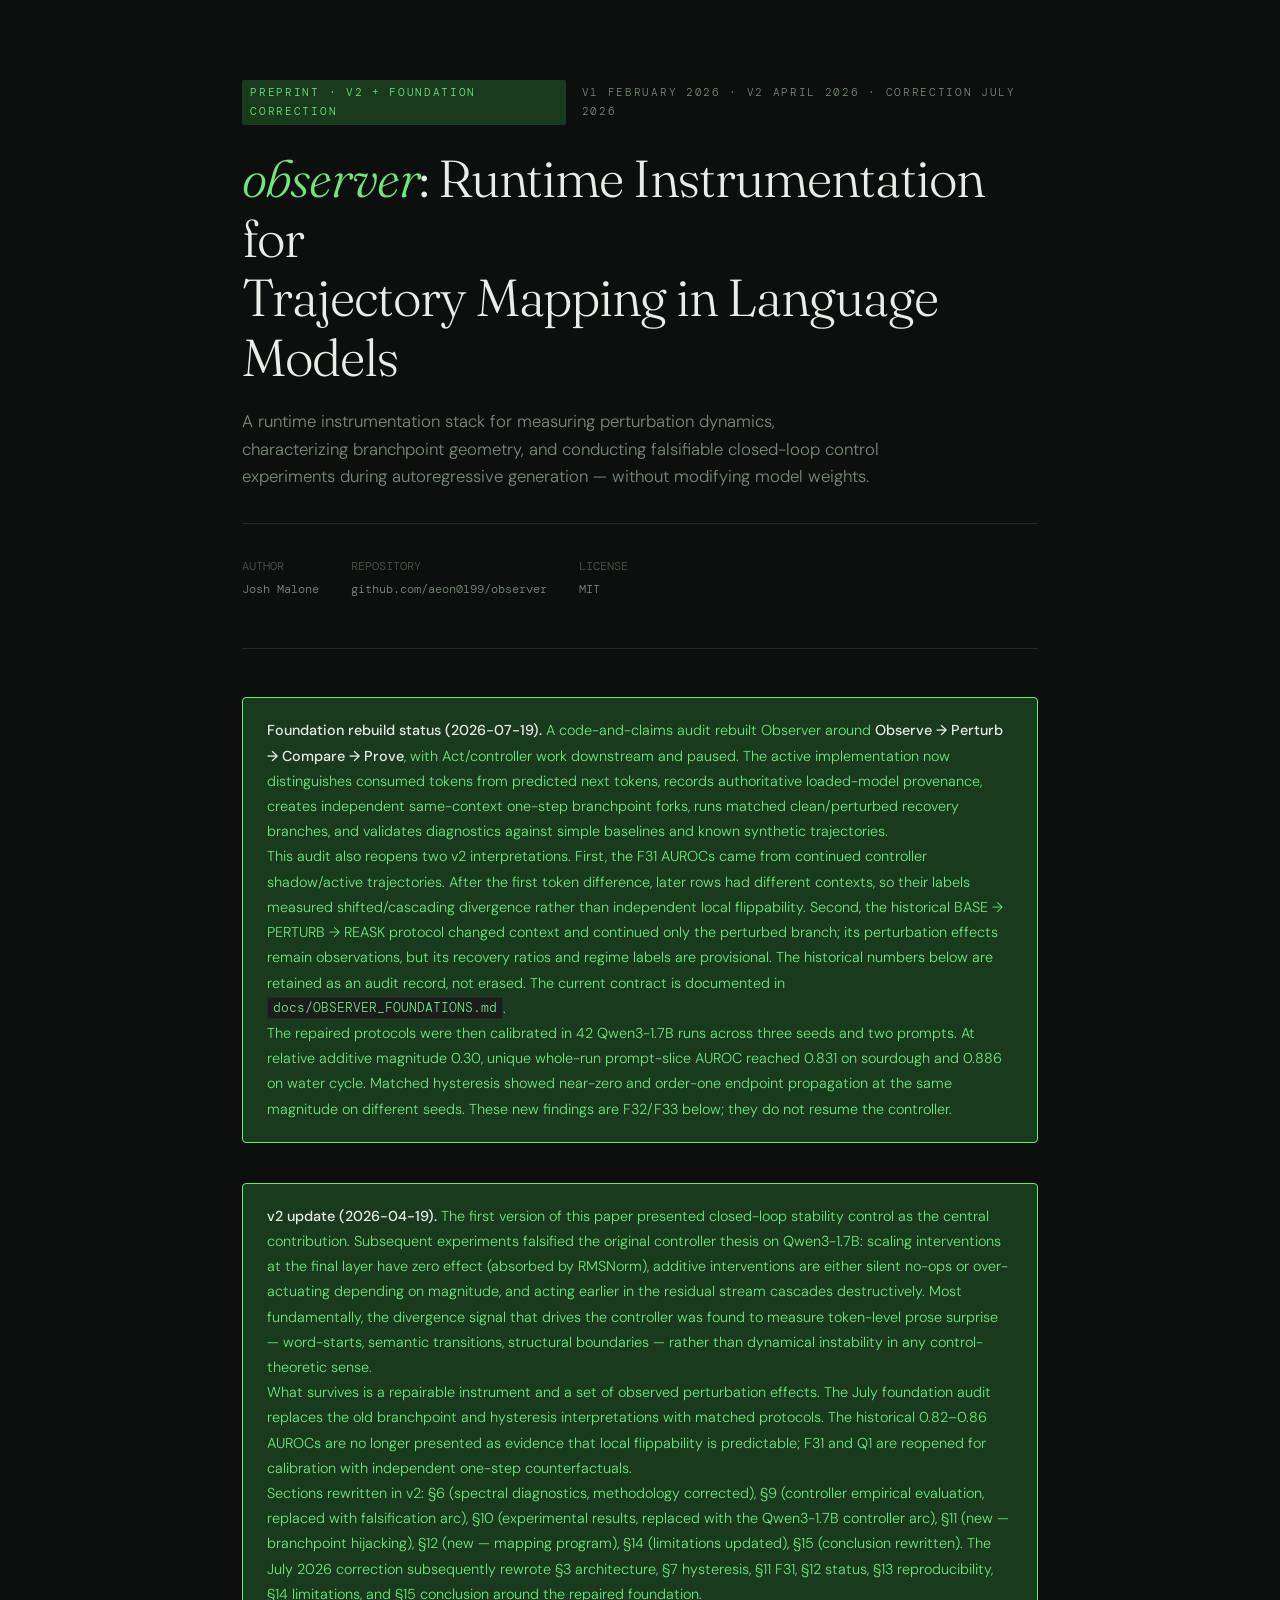
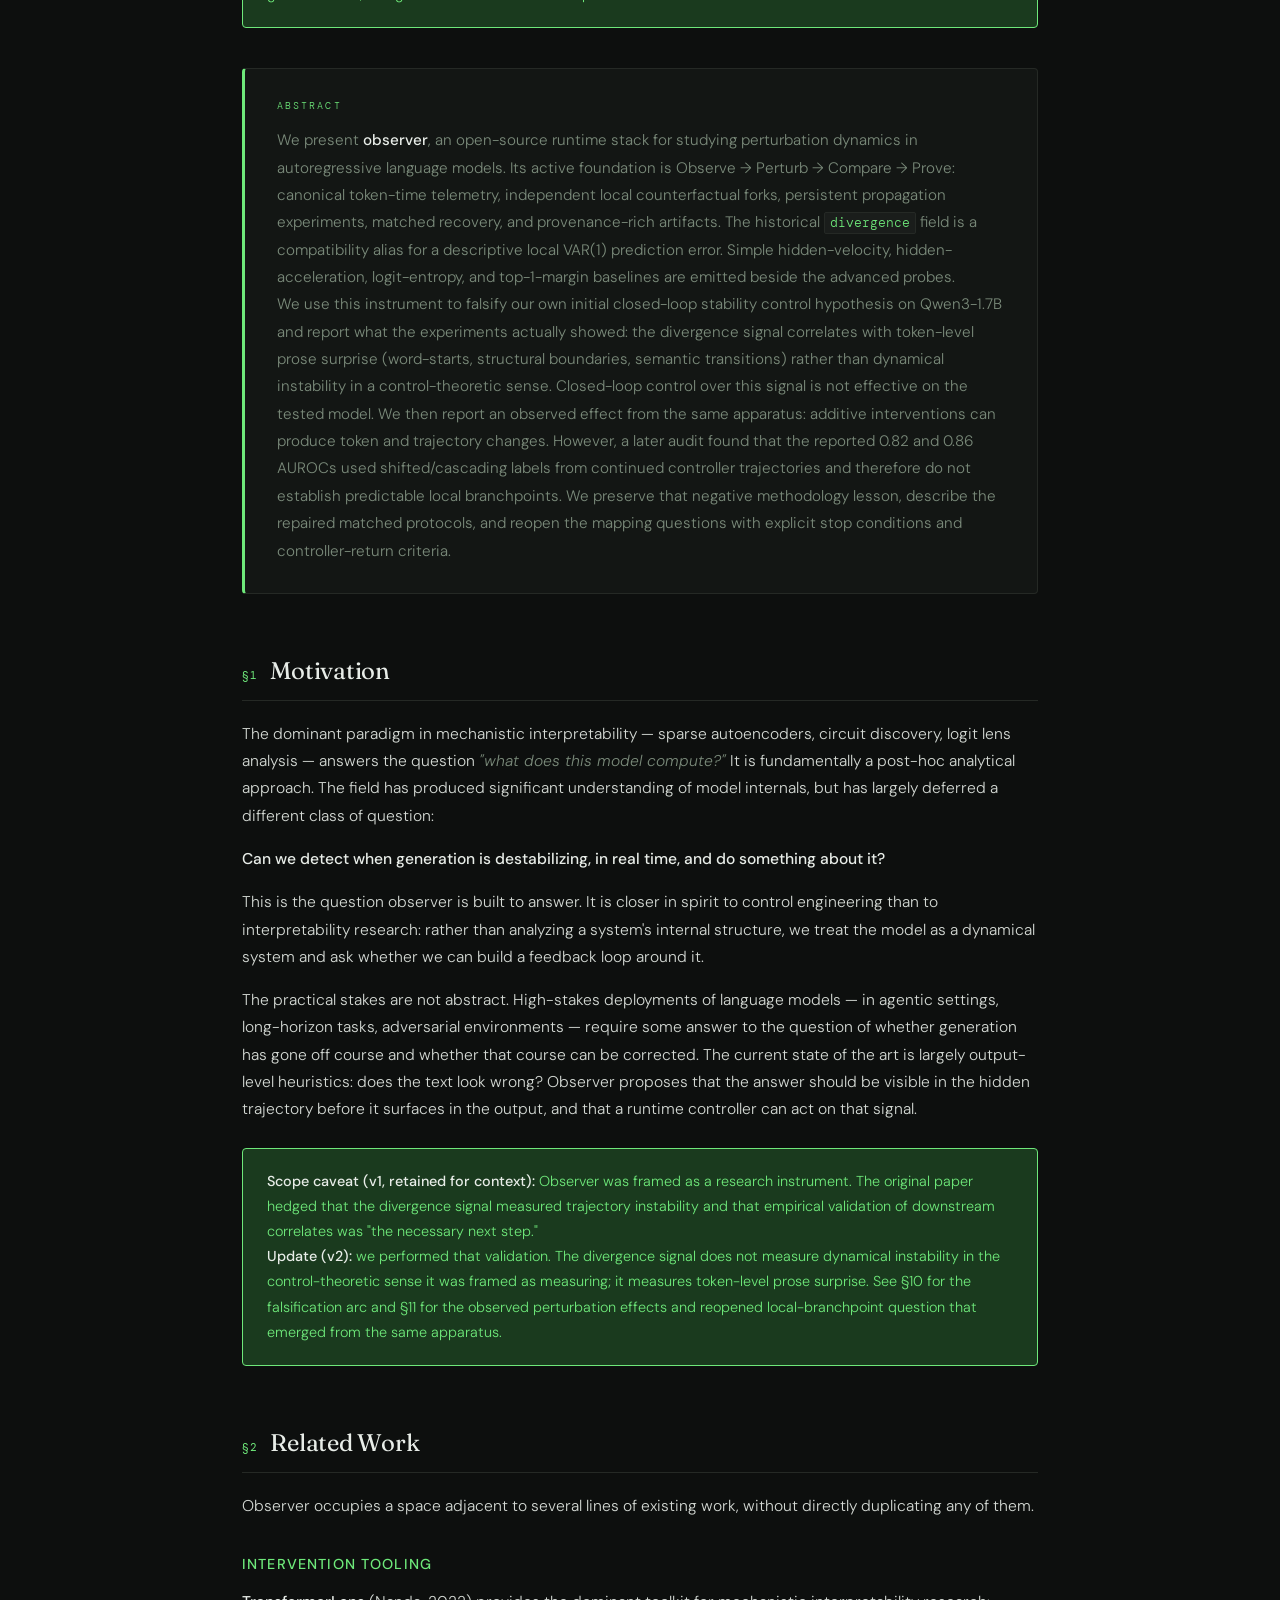
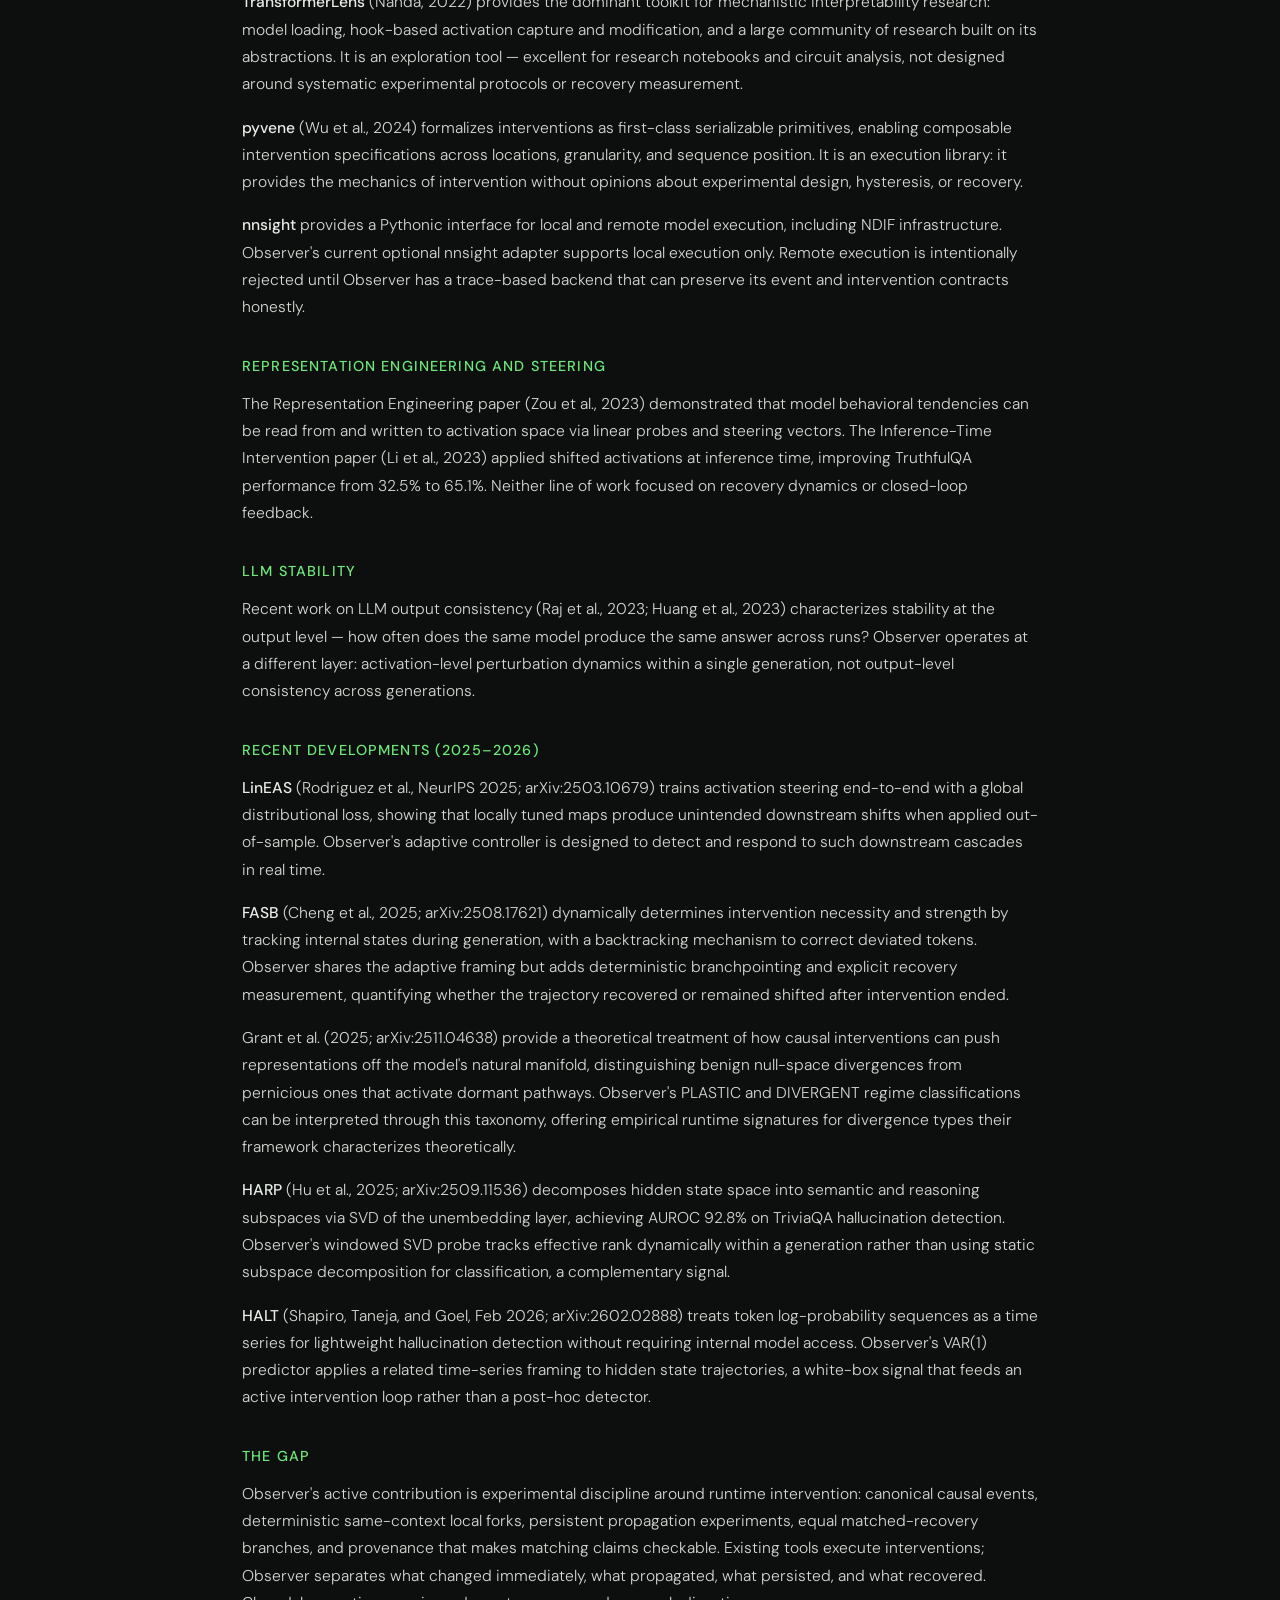
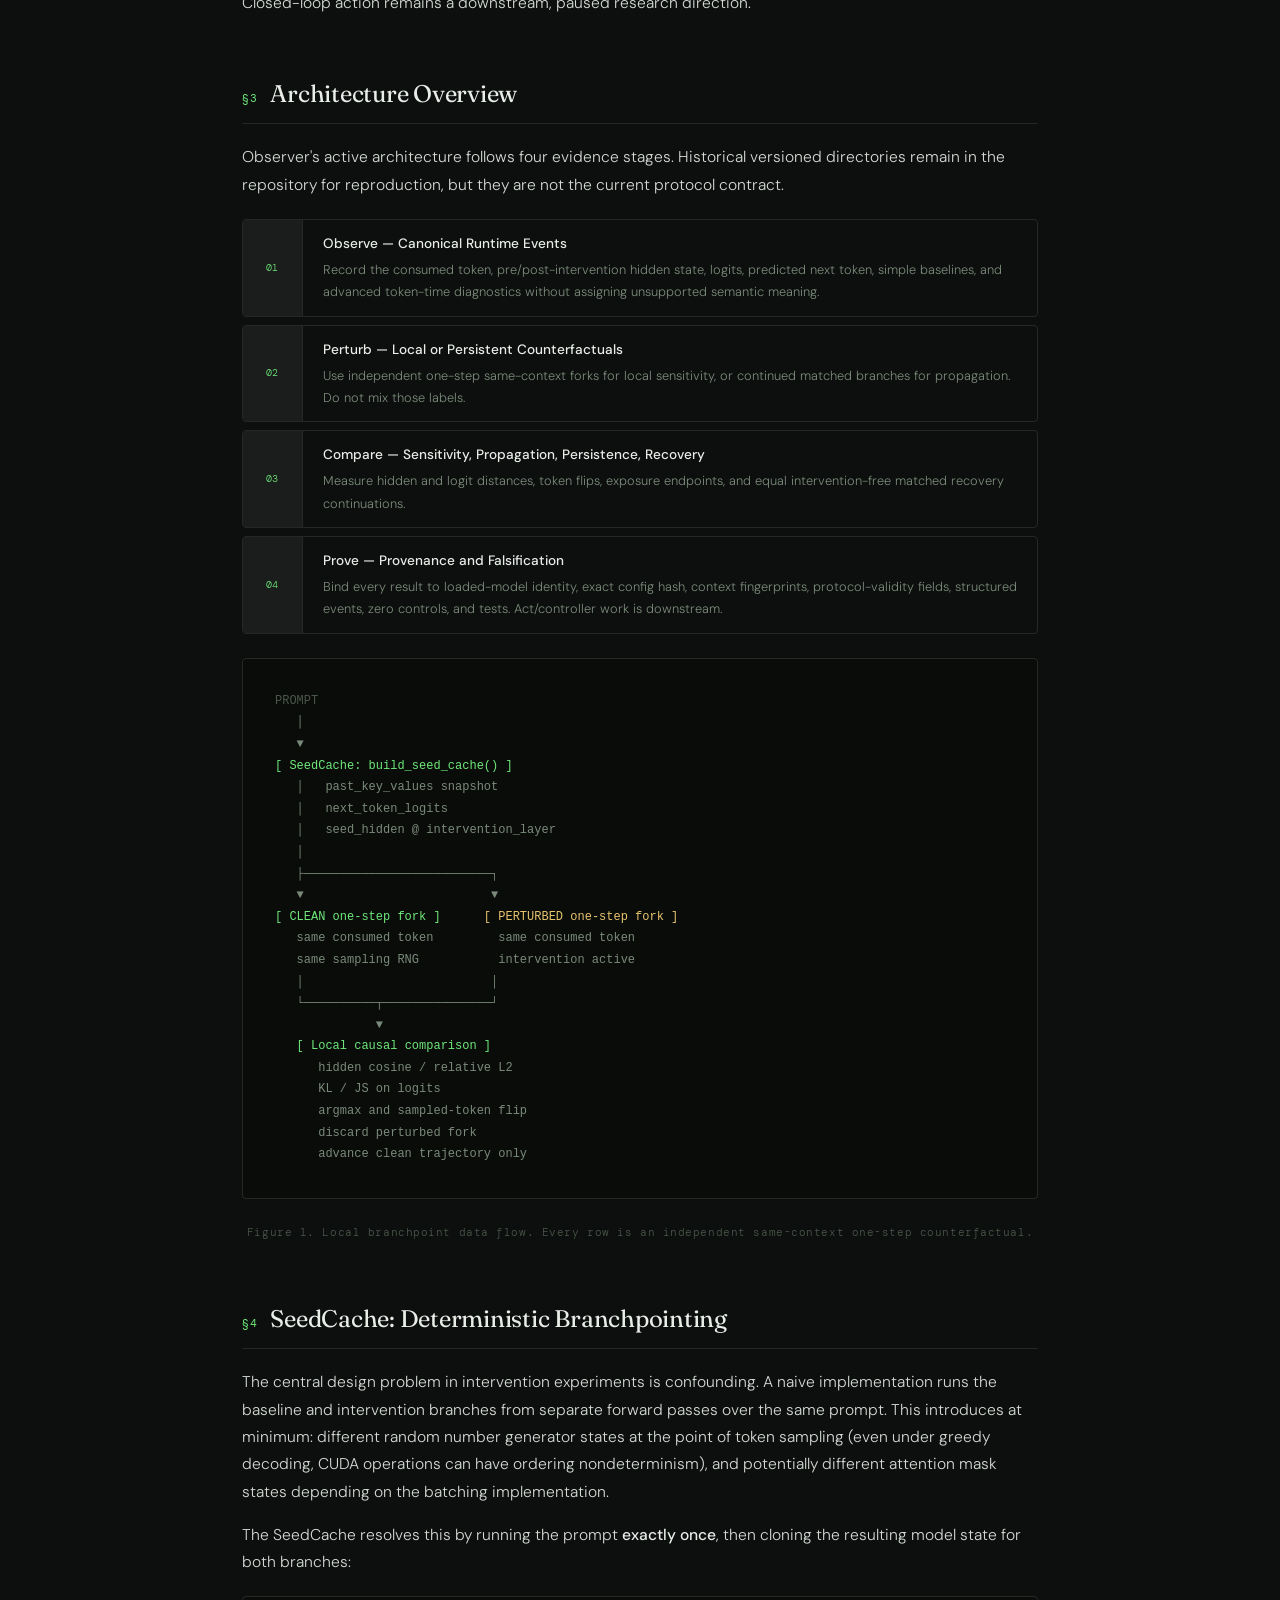
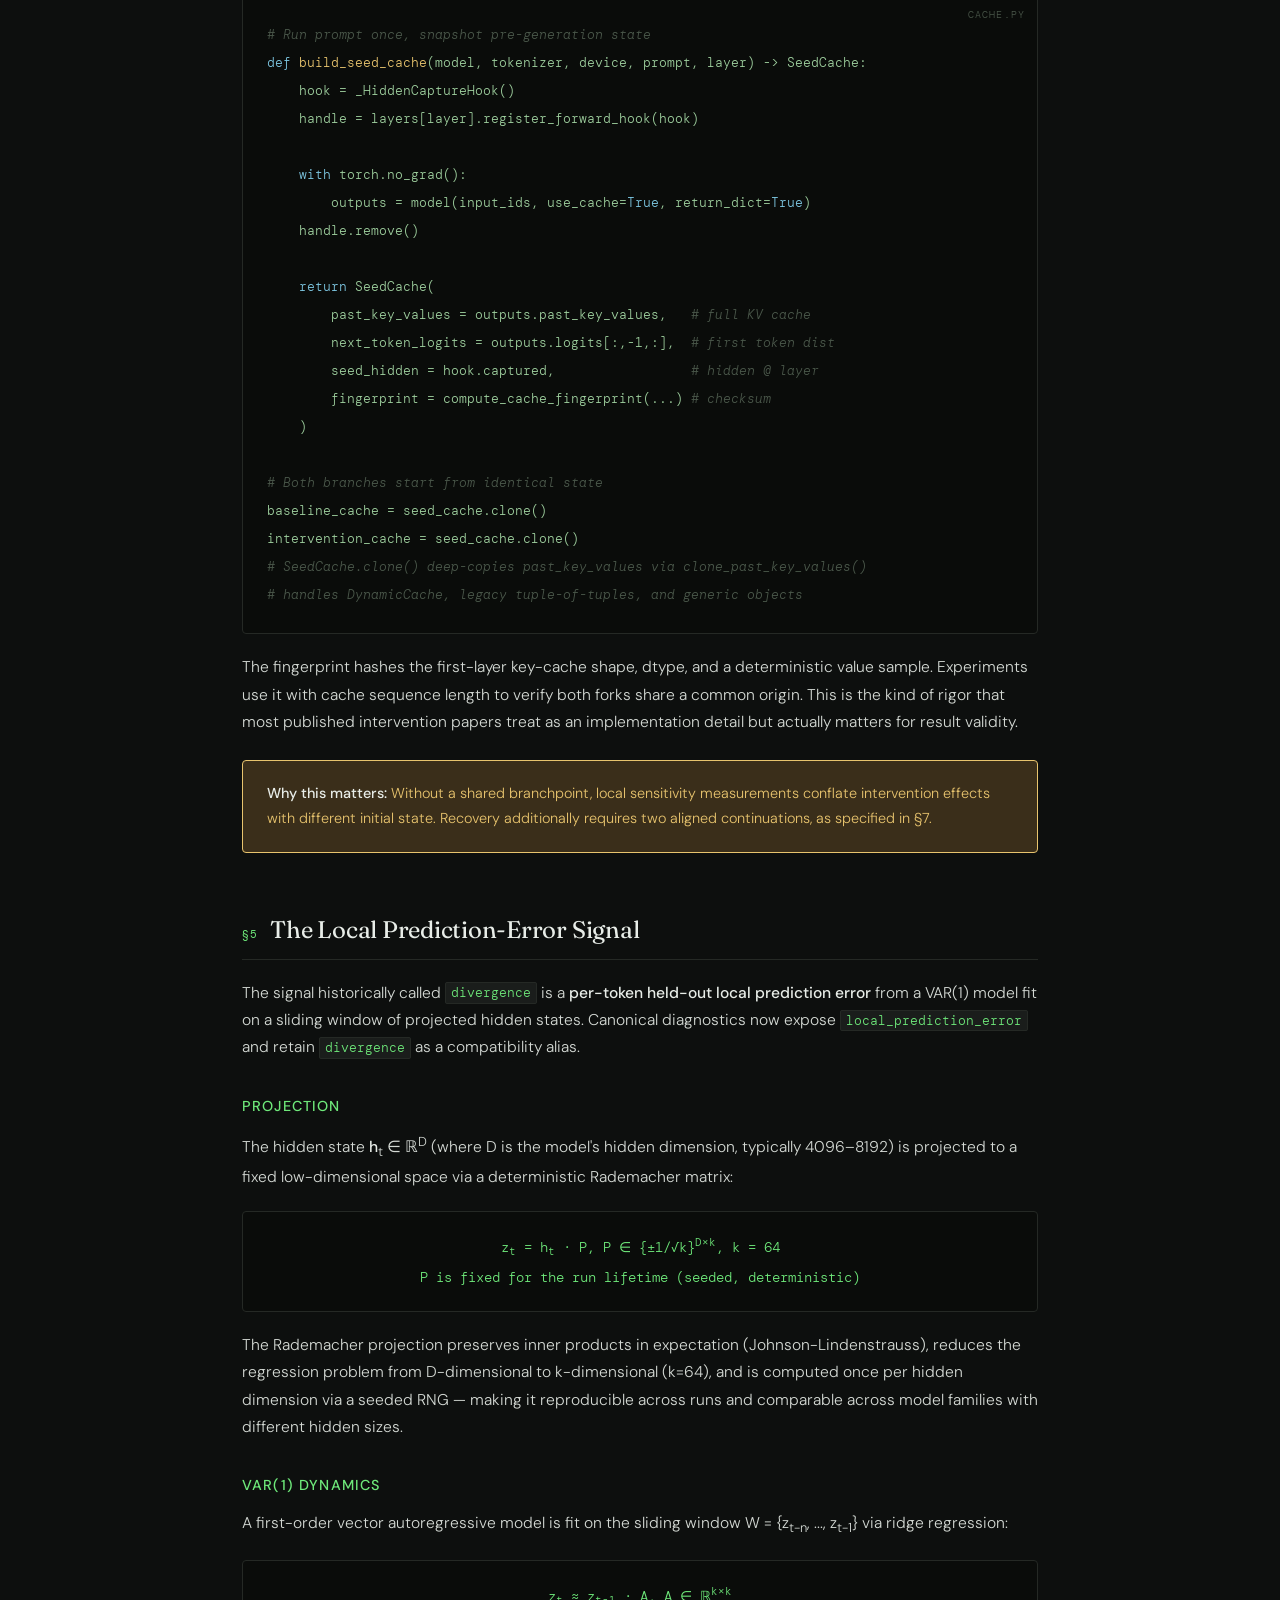
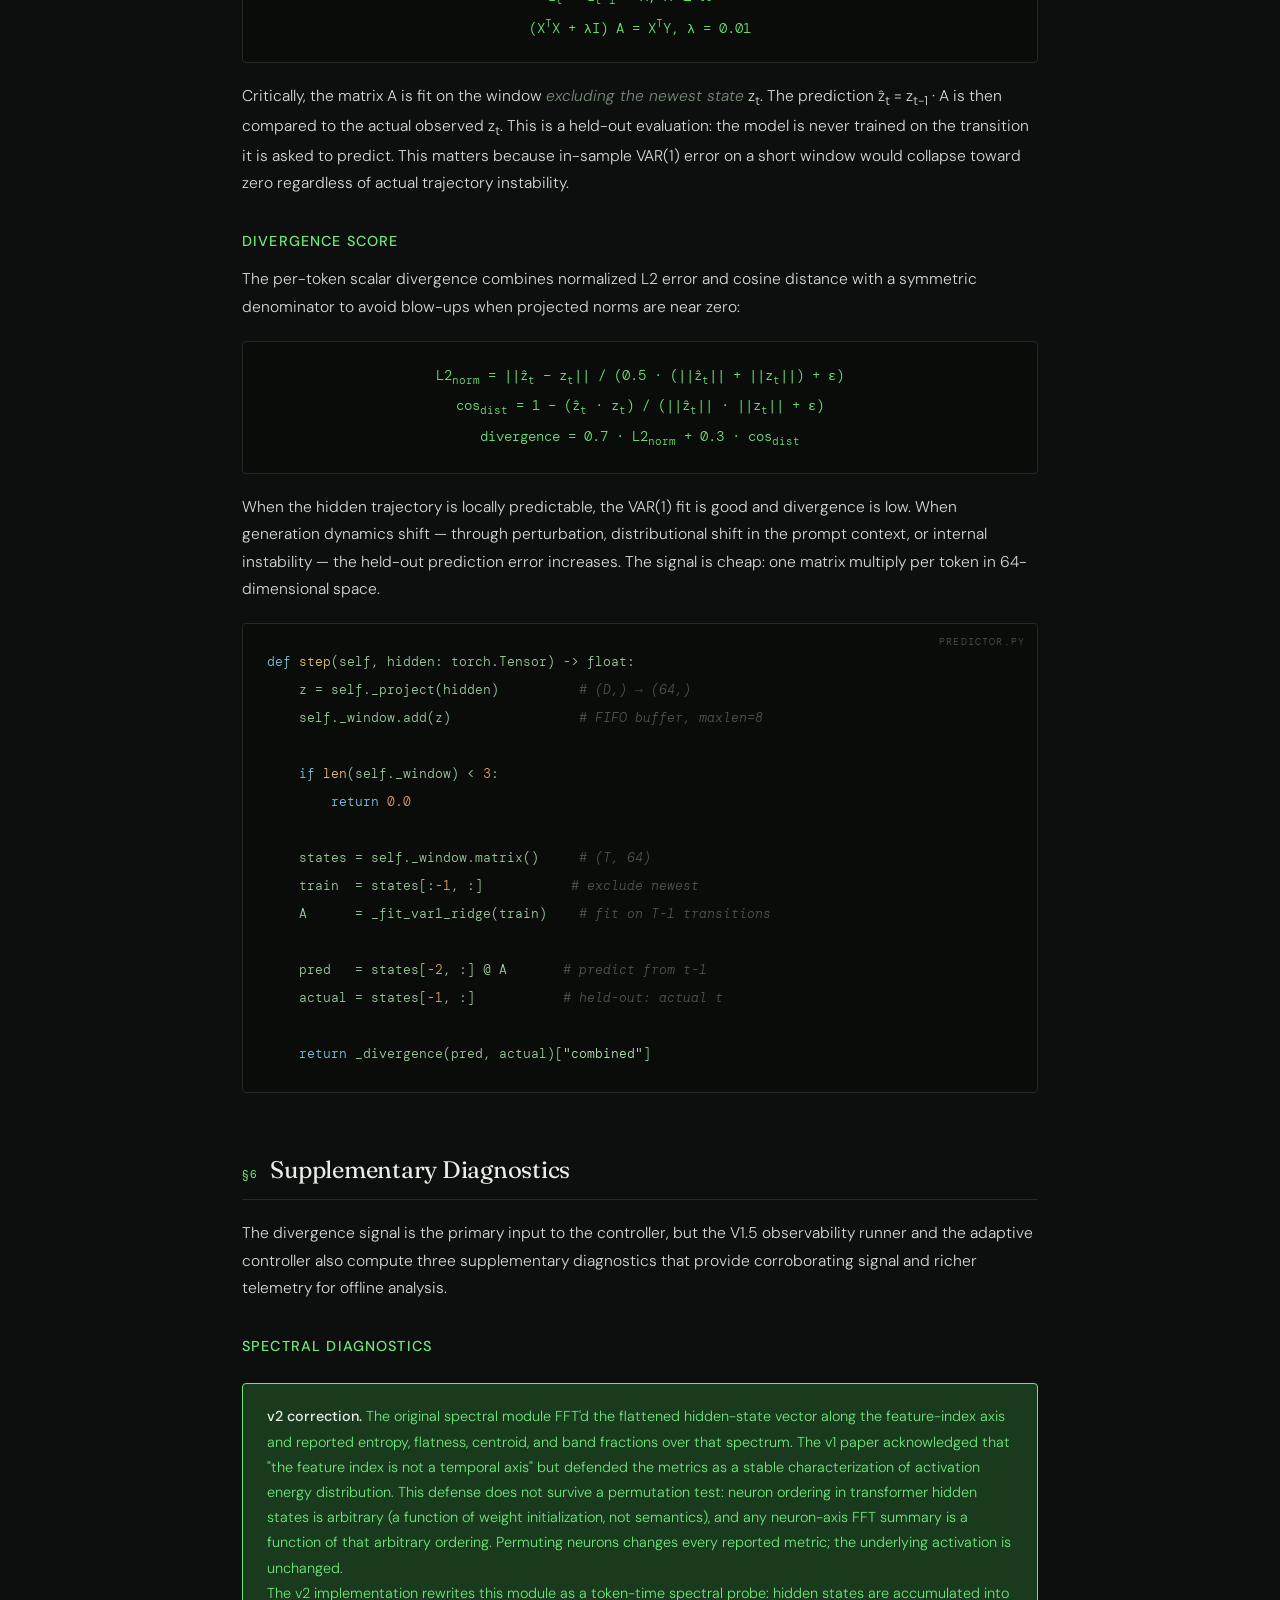
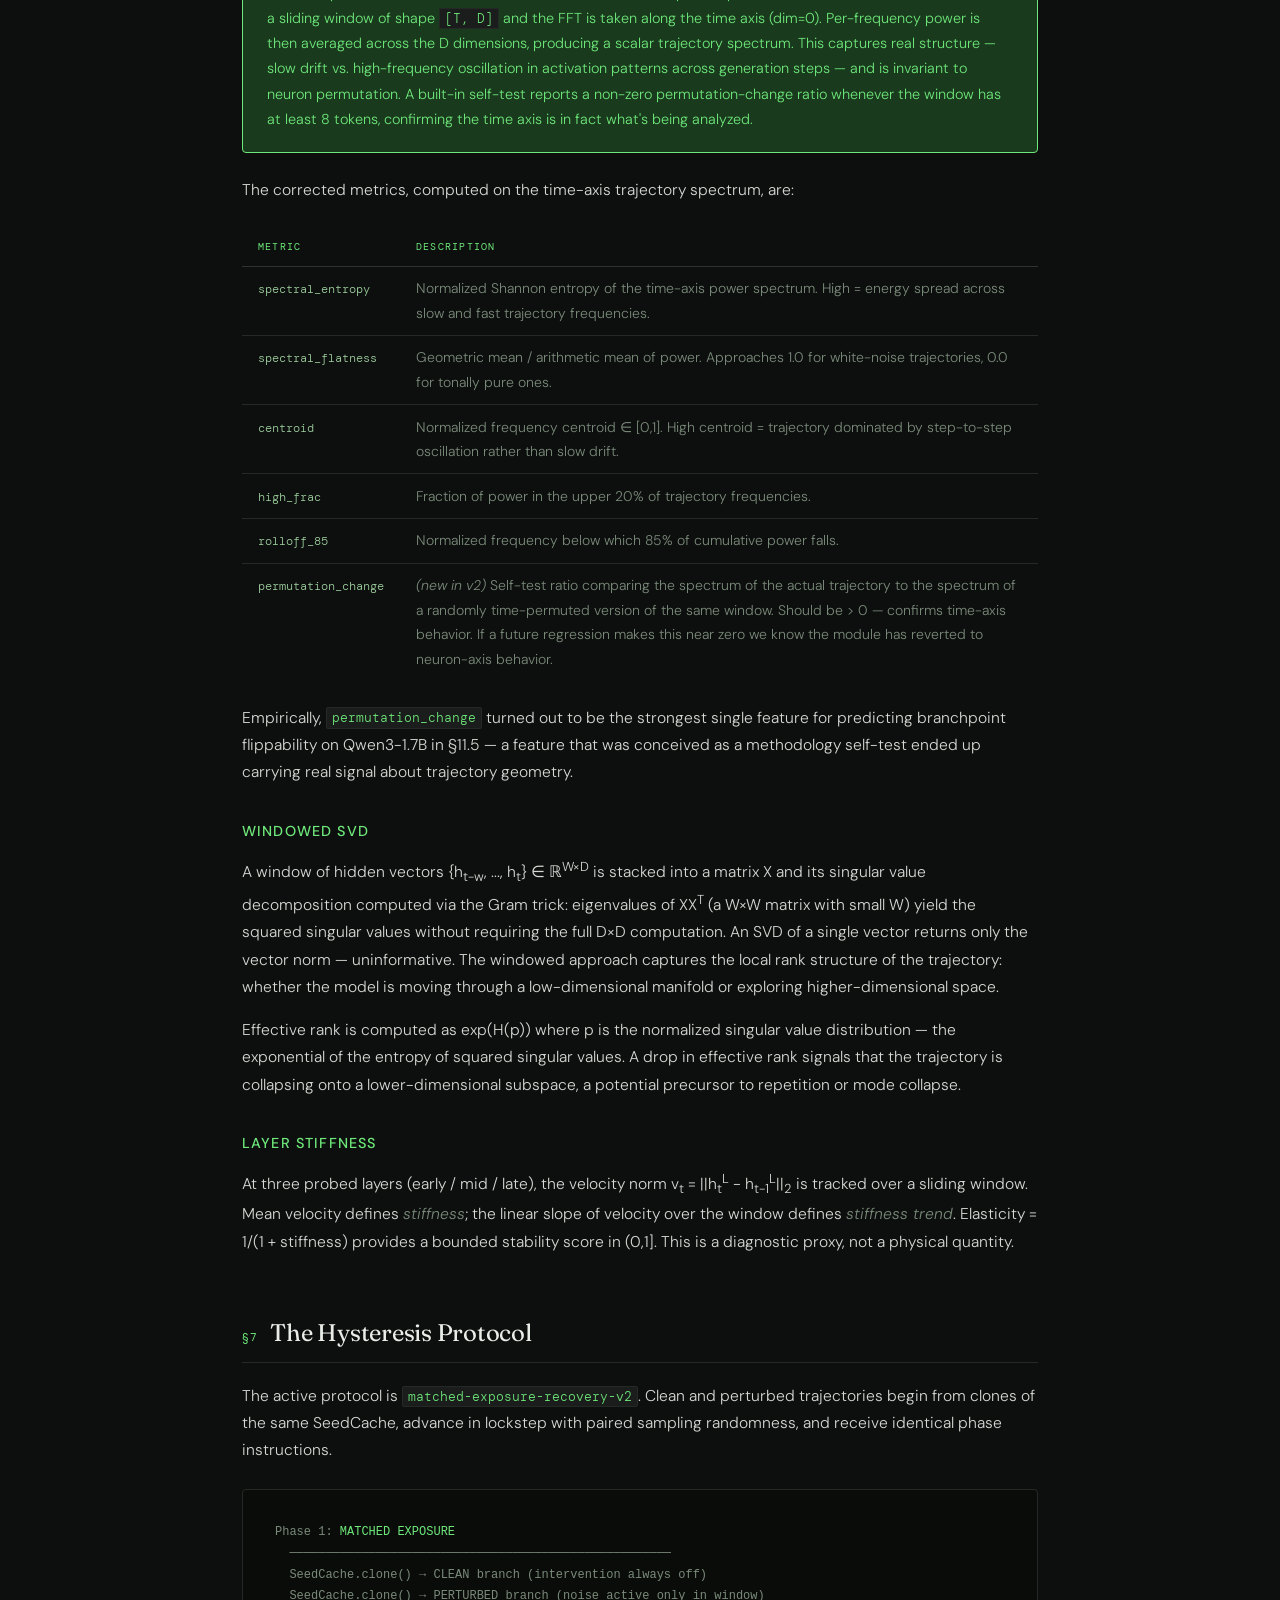
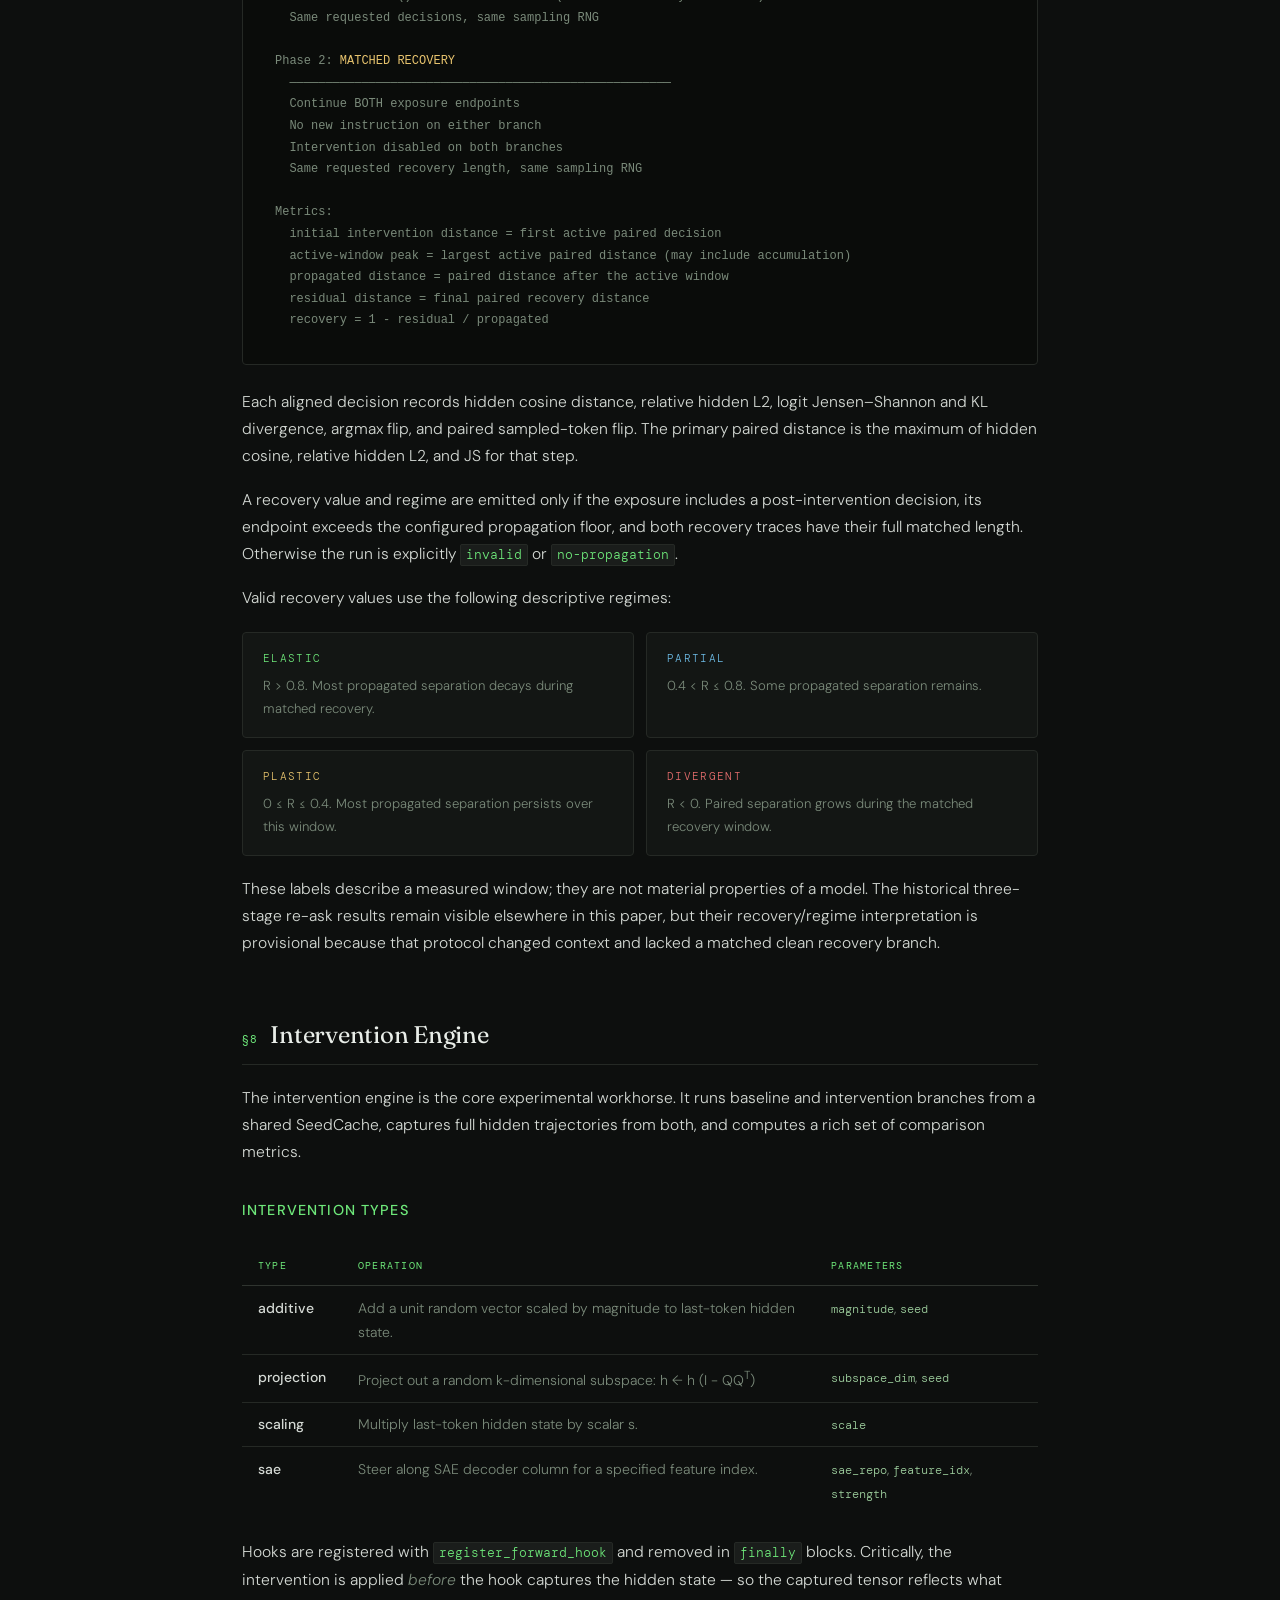
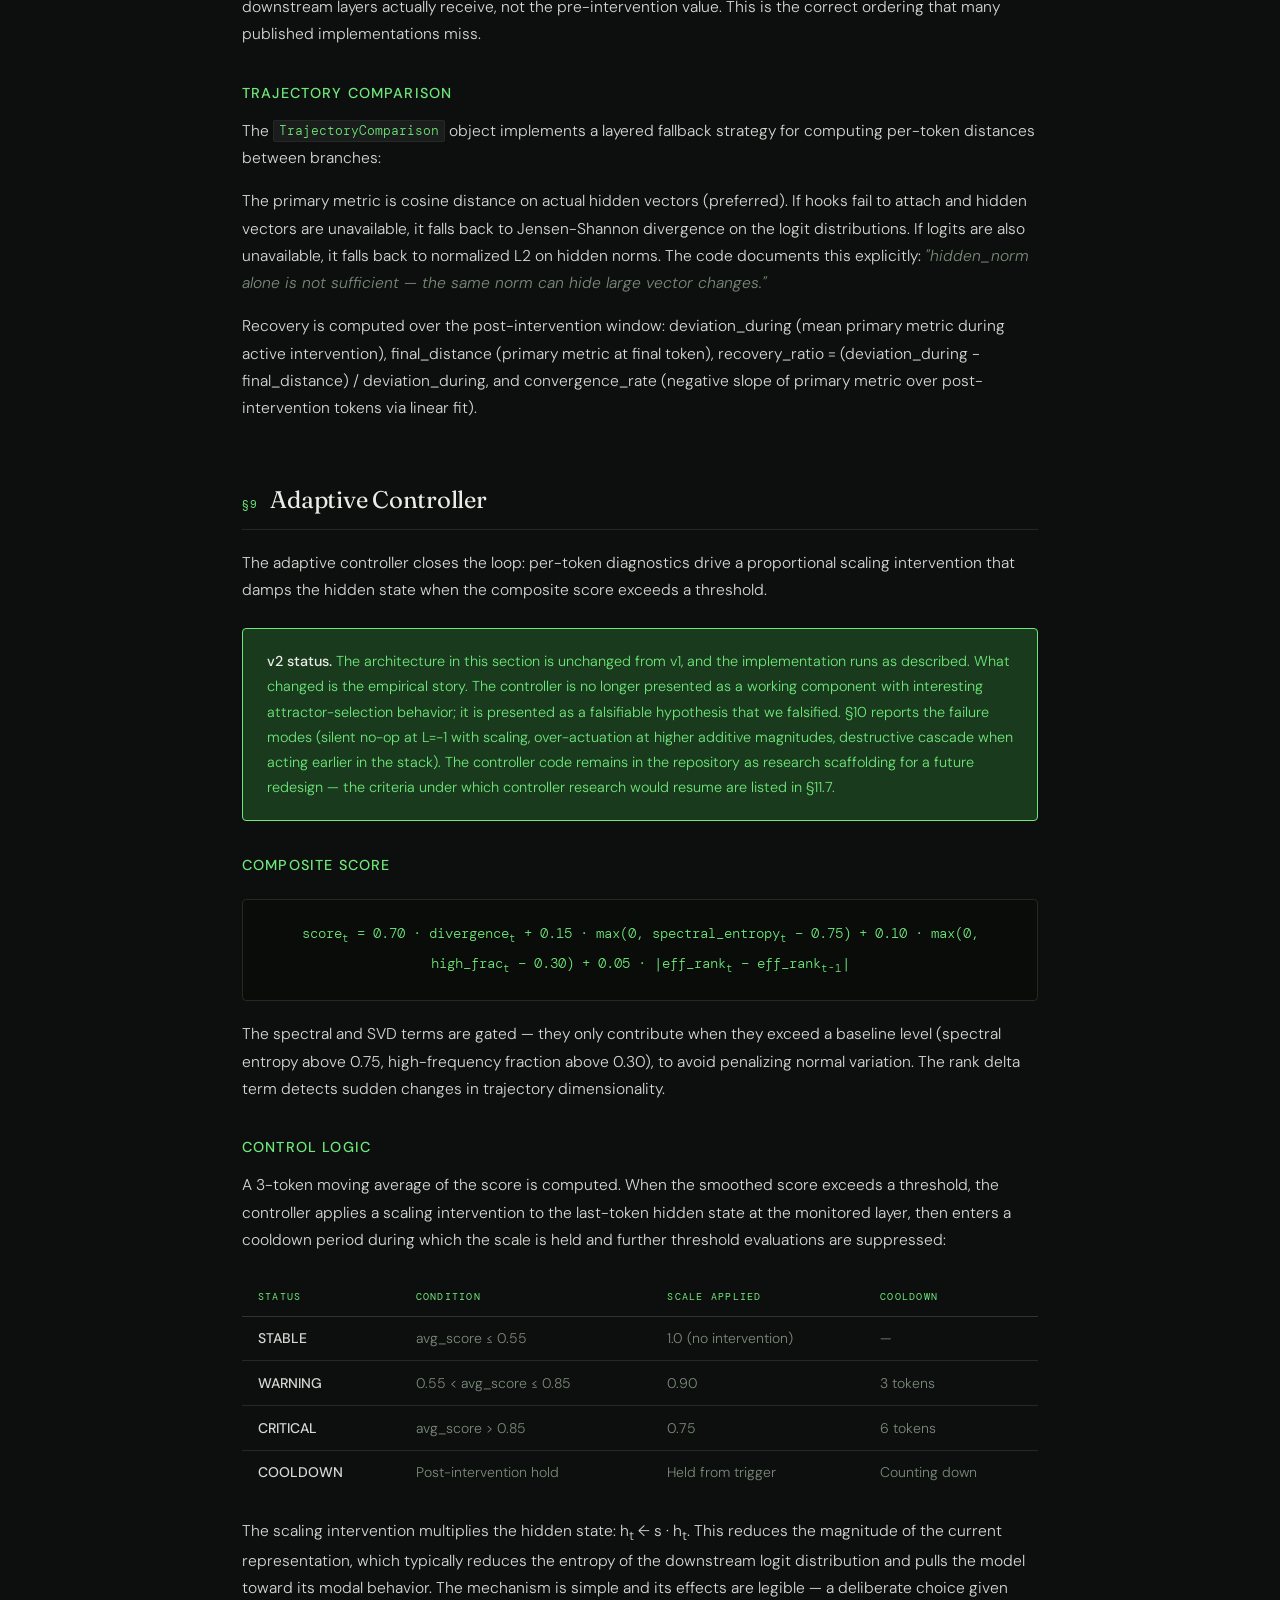
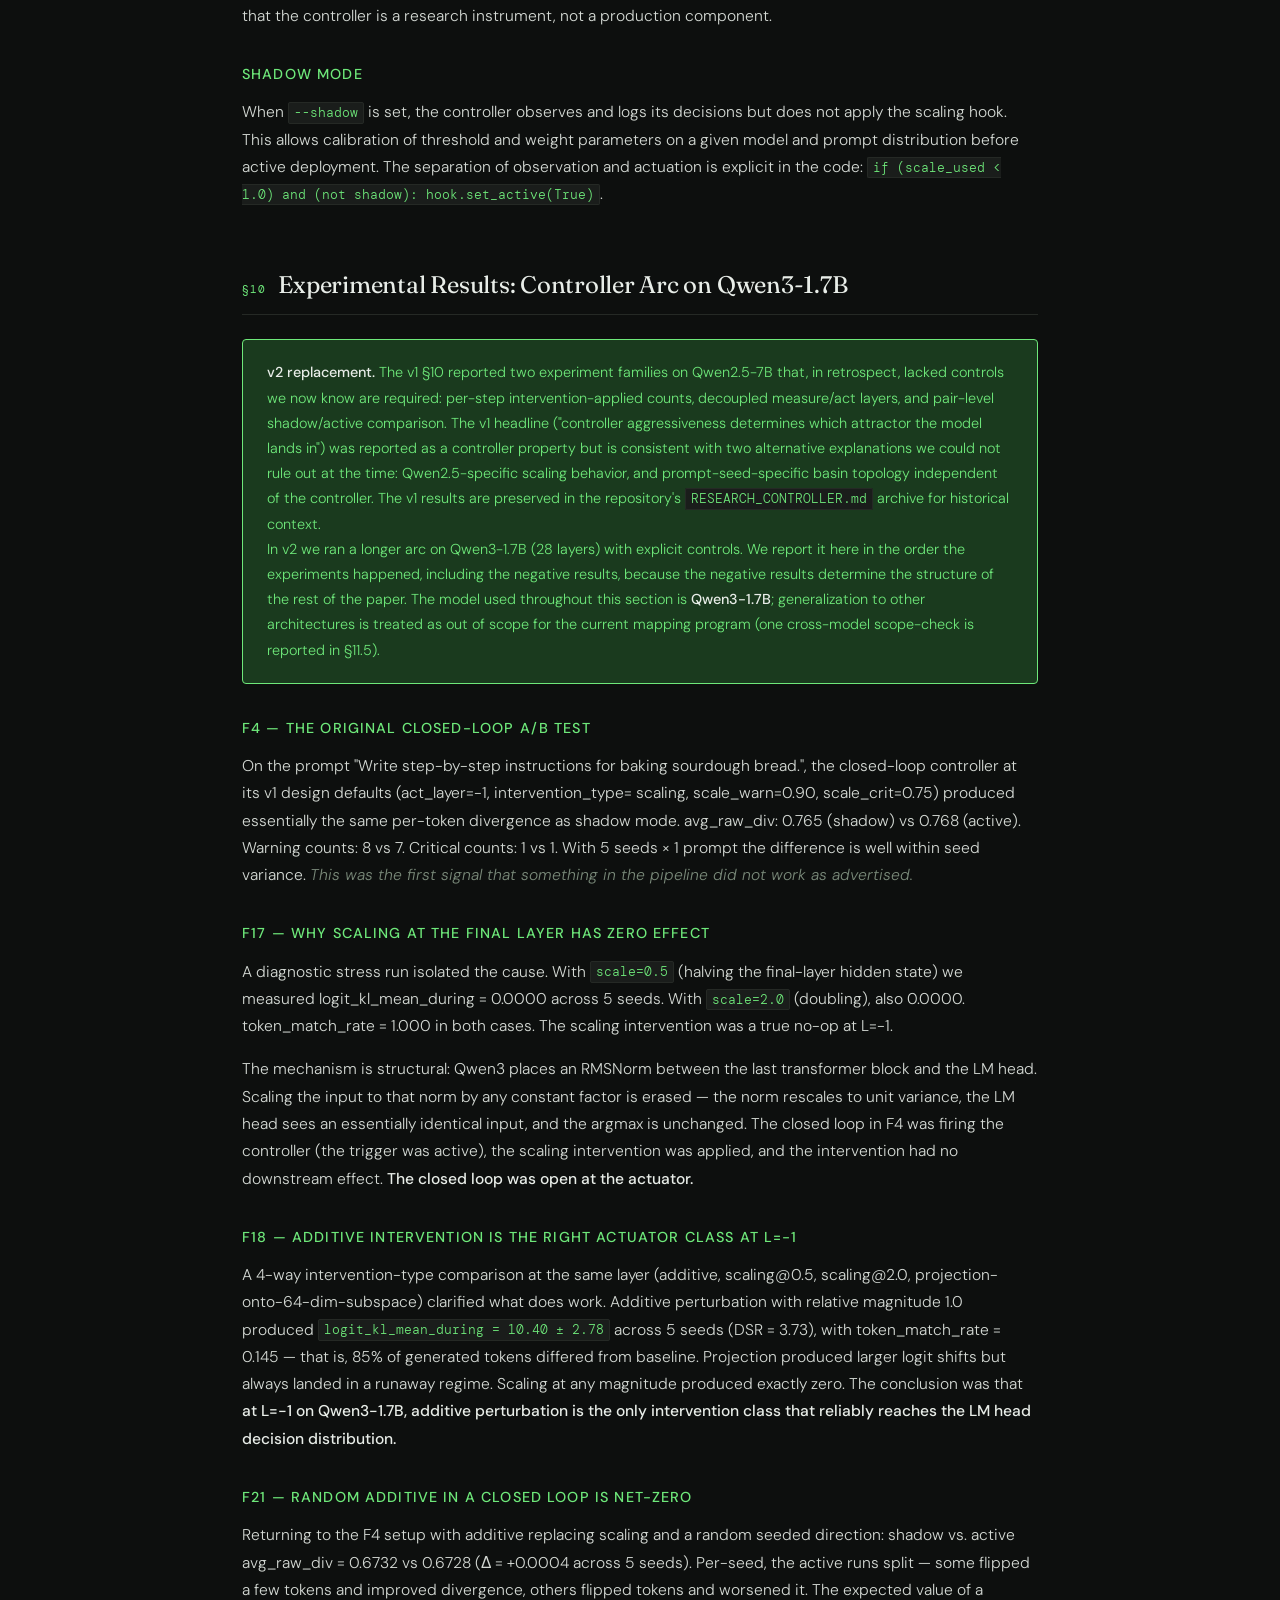
==== commit c2dc71bb: "docs: record target-model foundation calibration" ====
--- a/docs/observer_paper.html
+++ b/docs/observer_paper.html
@@ -512,6 +512,14 @@
     The historical numbers below are retained as an audit record, not erased.
     The current contract is documented in
     <code>docs/OBSERVER_FOUNDATIONS.md</code>.
+  </p>
+  <p>
+    The repaired protocols were then calibrated in 42 Qwen3-1.7B runs across
+    three seeds and two prompts. At relative additive magnitude 0.30, unique
+    whole-run prompt-slice AUROC reached 0.831 on sourdough and 0.886 on water
+    cycle. Matched hysteresis showed near-zero and order-one endpoint
+    propagation at the same magnitude on different seeds. These new findings
+    are F32/F33 below; they do not resume the controller.
   </p>
 </div>
 
@@ -1027,7 +1035,8 @@
   Same requested recovery length, same sampling RNG
 
 Metrics:
-  direct effect = peak paired distance while intervention is active
+  initial intervention distance = first active paired decision
+  active-window peak = largest active paired distance (may include accumulation)
   propagated distance = paired distance after the active window
   residual distance = final paired recovery distance
   recovery = 1 - residual / propagated</pre>
@@ -1528,9 +1537,52 @@
       randomness, discards the perturbed fork, and advances only clean
       generation. The replacement analyzer accepts only those artifacts, splits
       by whole run, fits preprocessing on training runs only, and reports
-      precision/recall beside AUROC. Target-model calibration remains to be run.
+      precision/recall beside AUROC. F32 records the subsequent target-model
+      recalibration.
     </p>
   </div>
+
+  <h3>F32 — RECALIBRATED: local flippability is predictable in scope</h3>
+  <p>
+    The repaired M1R suite ran independent layer-27 one-step forks on
+    Qwen3-1.7B across three seeds, two prompts, and relative additive
+    magnitudes 0, 0.15, and 0.30. All zero controls were exact no-ops. At
+    magnitude 0.30, sourdough produced 18 argmax flips in 141 decisions and
+    water cycle produced 14 in 141.
+  </p>
+  <div class="table-wrap">
+    <table>
+      <thead><tr><th>Prompt</th><th>Unique held-out splits</th><th>AUROC mean</th><th>Range</th><th>Precision</th><th>Recall</th></tr></thead>
+      <tbody>
+        <tr><td>Sourdough</td><td>3</td><td><strong>0.831</strong></td><td>0.773–0.886</td><td>0.233</td><td>0.178</td></tr>
+        <tr><td>Water cycle</td><td>3</td><td><strong>0.886</strong></td><td>0.855–0.913</td><td>0.689</td><td>0.444</td></tr>
+      </tbody>
+    </table>
+  </div>
+  <p>
+    Both prompt slices clear Q1's prespecified AUROC threshold. The recurring
+    clean predictors are top-1 margin, logit entropy, layer stiffness, and
+    spectral structure. This is a scoped positive result, not a universal or
+    controller-ready detector: fixed-threshold precision/recall remain uneven
+    and each prompt has only three unique leave-one-run-out assignments.
+  </p>
+
+  <h3>F33 — Matched hysteresis exposes thresholded propagation</h3>
+  <p>
+    MHR ran 24 matched layer-13 exposure/recovery experiments using the same
+    prompts and seeds at magnitudes 0, 0.10, 0.20, and 0.30. Every recovery
+    pair matched and every zero control remained exactly zero. At magnitude
+    0.30, propagated endpoint distance ranged from 0.000987 to 0.940433 on
+    sourdough and from 0.887970 to 1.305816 on water cycle. The same nominal
+    intervention can therefore be nearly absorbed or trigger an order-one
+    basin switch depending on the sampled trajectory.
+  </p>
+  <p>
+    Absolute initial, propagated, and residual distances are the primary
+    evidence. Endpoint calibration does not identify the downstream layer
+    where amplification occurs, so Q2 per-layer paired-delta tracing is next.
+    No bounded-cascade controller layer has been established.
+  </p>
 </section>
 
 <section>
@@ -1554,7 +1606,7 @@
           <td><strong>Q1</strong></td>
           <td>Branchpoint geometry: when are tokens flippable?</td>
           <td>Independent same-context forks; precision ≥0.7 and recall ≥0.5, or whole-run held-out AUROC ≥0.80, across ≥2 prompts.</td>
-          <td><strong>Reopened (F31 correction)</strong></td>
+          <td><strong>Scoped positive at magnitude 0.30 (F32)</strong></td>
         </tr>
         <tr>
           <td><strong>Q2</strong></td>
@@ -1649,17 +1701,15 @@
     stability needs it to measure).
   </p>
   <p>
-    <strong>Target-model calibration pending.</strong> The mapping program is
-    scoped first to Qwen3-1.7B. Continued additive interventions changed outputs
-    on Qwen3 and TinyLlama, with different consequences, but the repaired local
-    branchpoint protocol has not yet been calibrated on either research model.
-    Cross-model generalization is open.
-  </p>
-  <p>
-    <strong>Prompt-class diversity.</strong> The historical F31 analysis used one
-    procedural and one descriptive prompt, but its labels were cascading. Both
-    slices must be rerun with independent same-context forks before any
-    prompt-class geometry claim is restored.
+    <strong>Target-model calibration is narrow.</strong> F32/F33 cover
+    Qwen3-1.7B, three seeds, two prompts, one branchpoint layer, one hysteresis
+    layer, and the reported magnitudes. Cross-model, broader prompt, and
+    per-layer propagation claims remain open.
+  </p>
+  <p>
+    <strong>Prompt-class diversity.</strong> The repaired F32 suite reran one
+    procedural and one descriptive prompt with valid local labels, but two
+    prompts are not enough to establish a general prompt-class law.
   </p>
   <p>
     <strong>Sampling.</strong> v1 noted that all generation used greedy argmax. v2
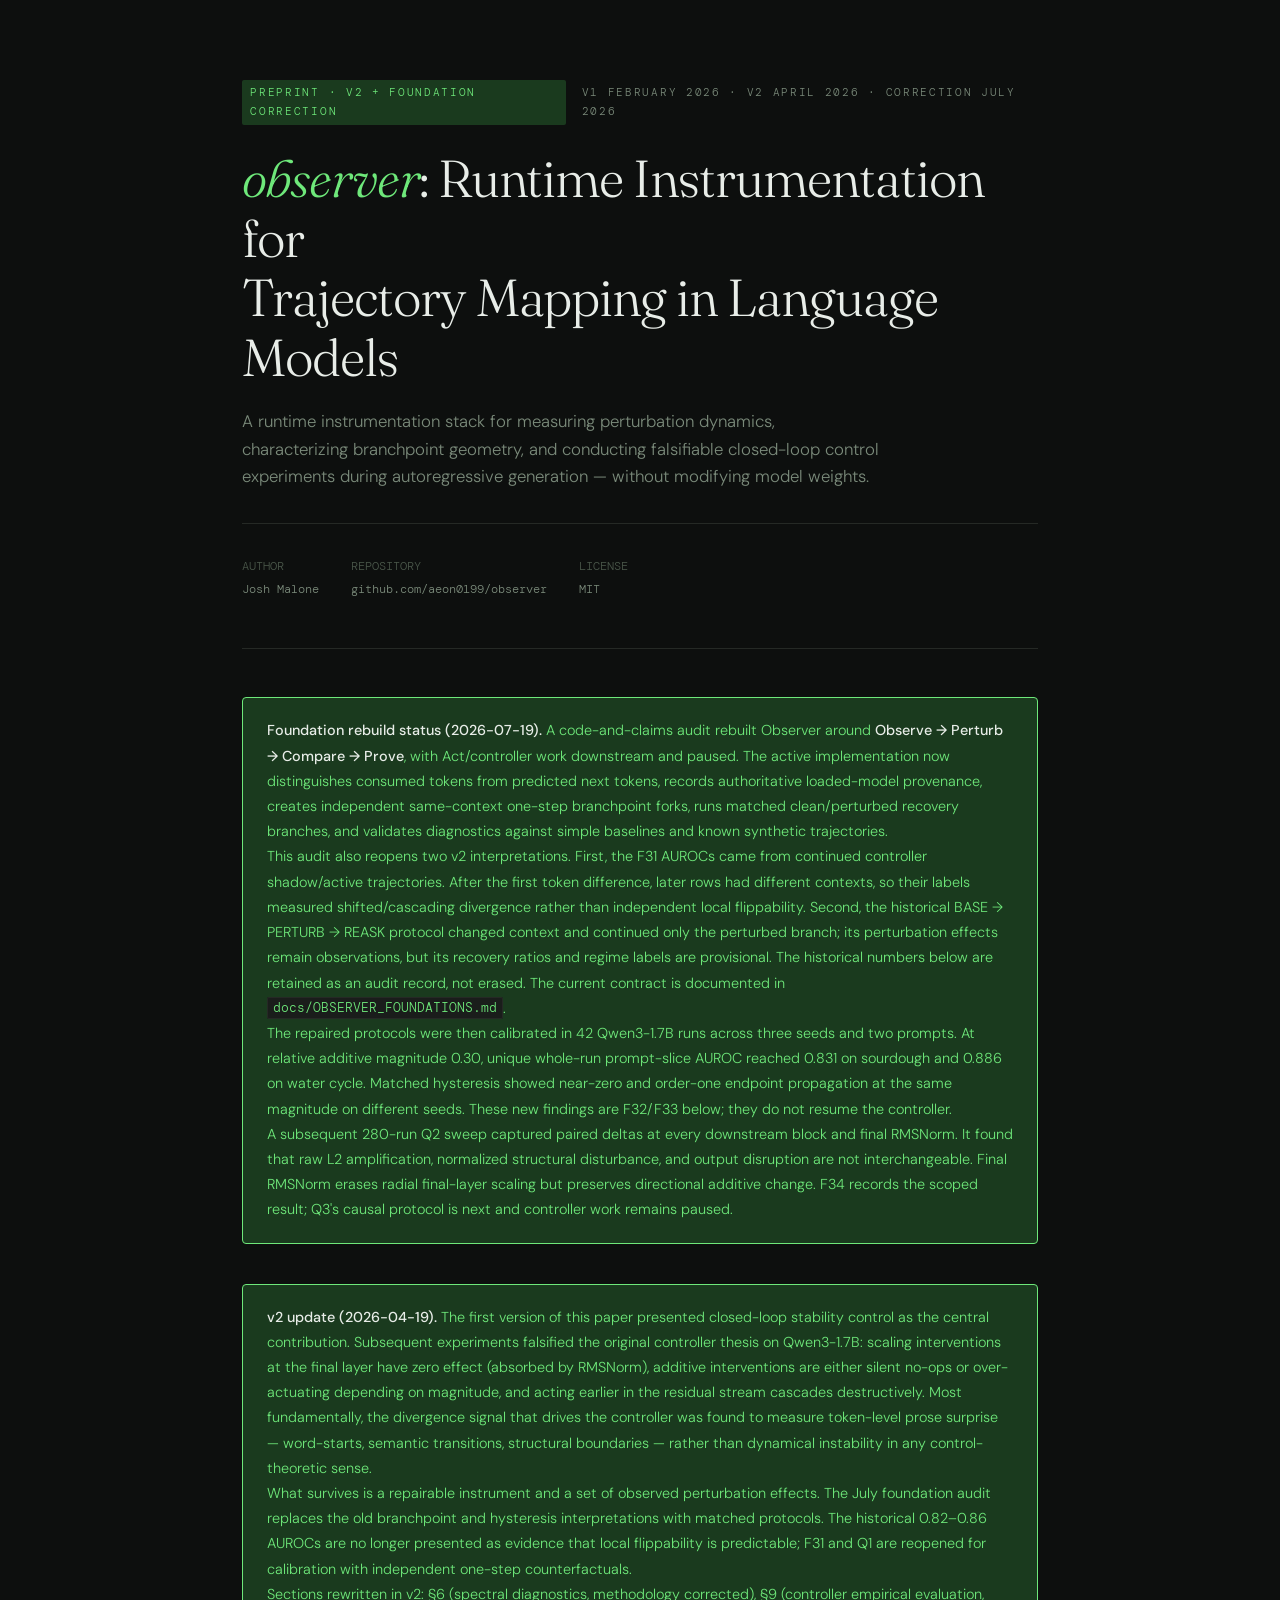
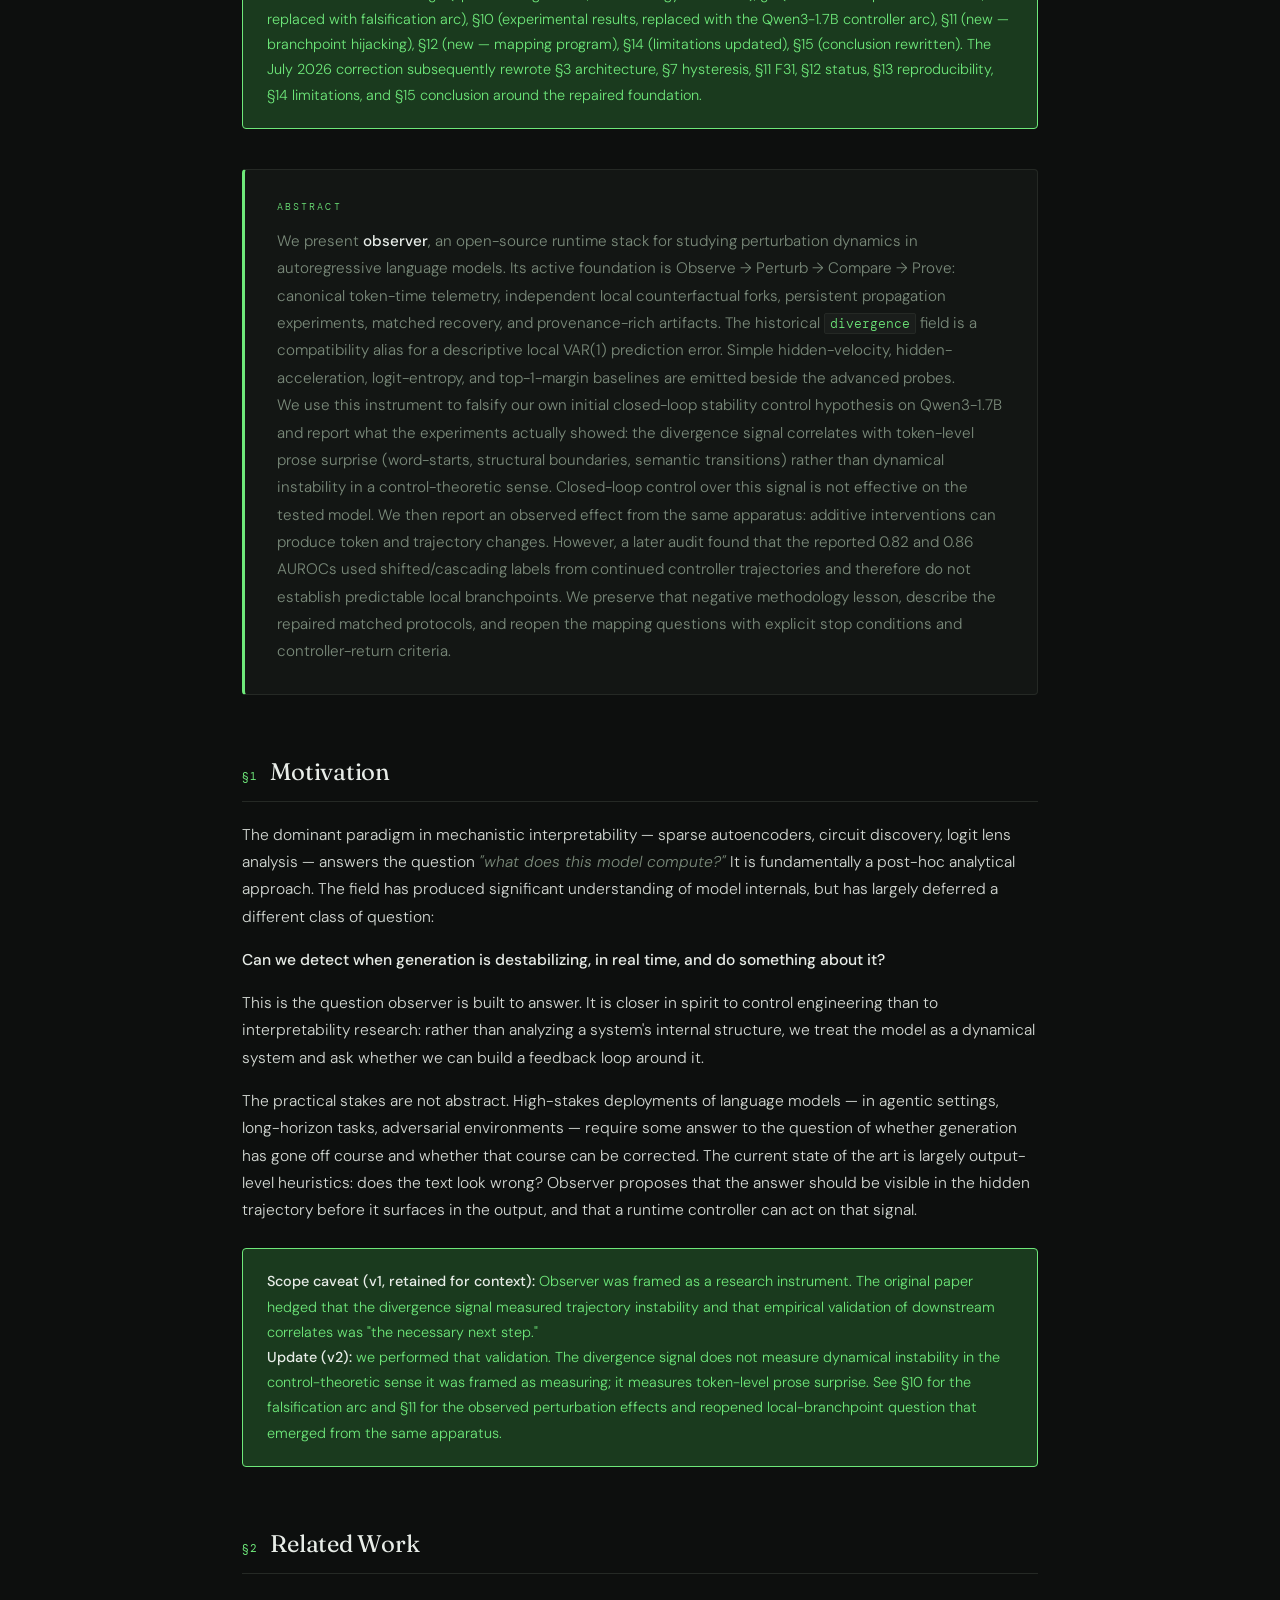
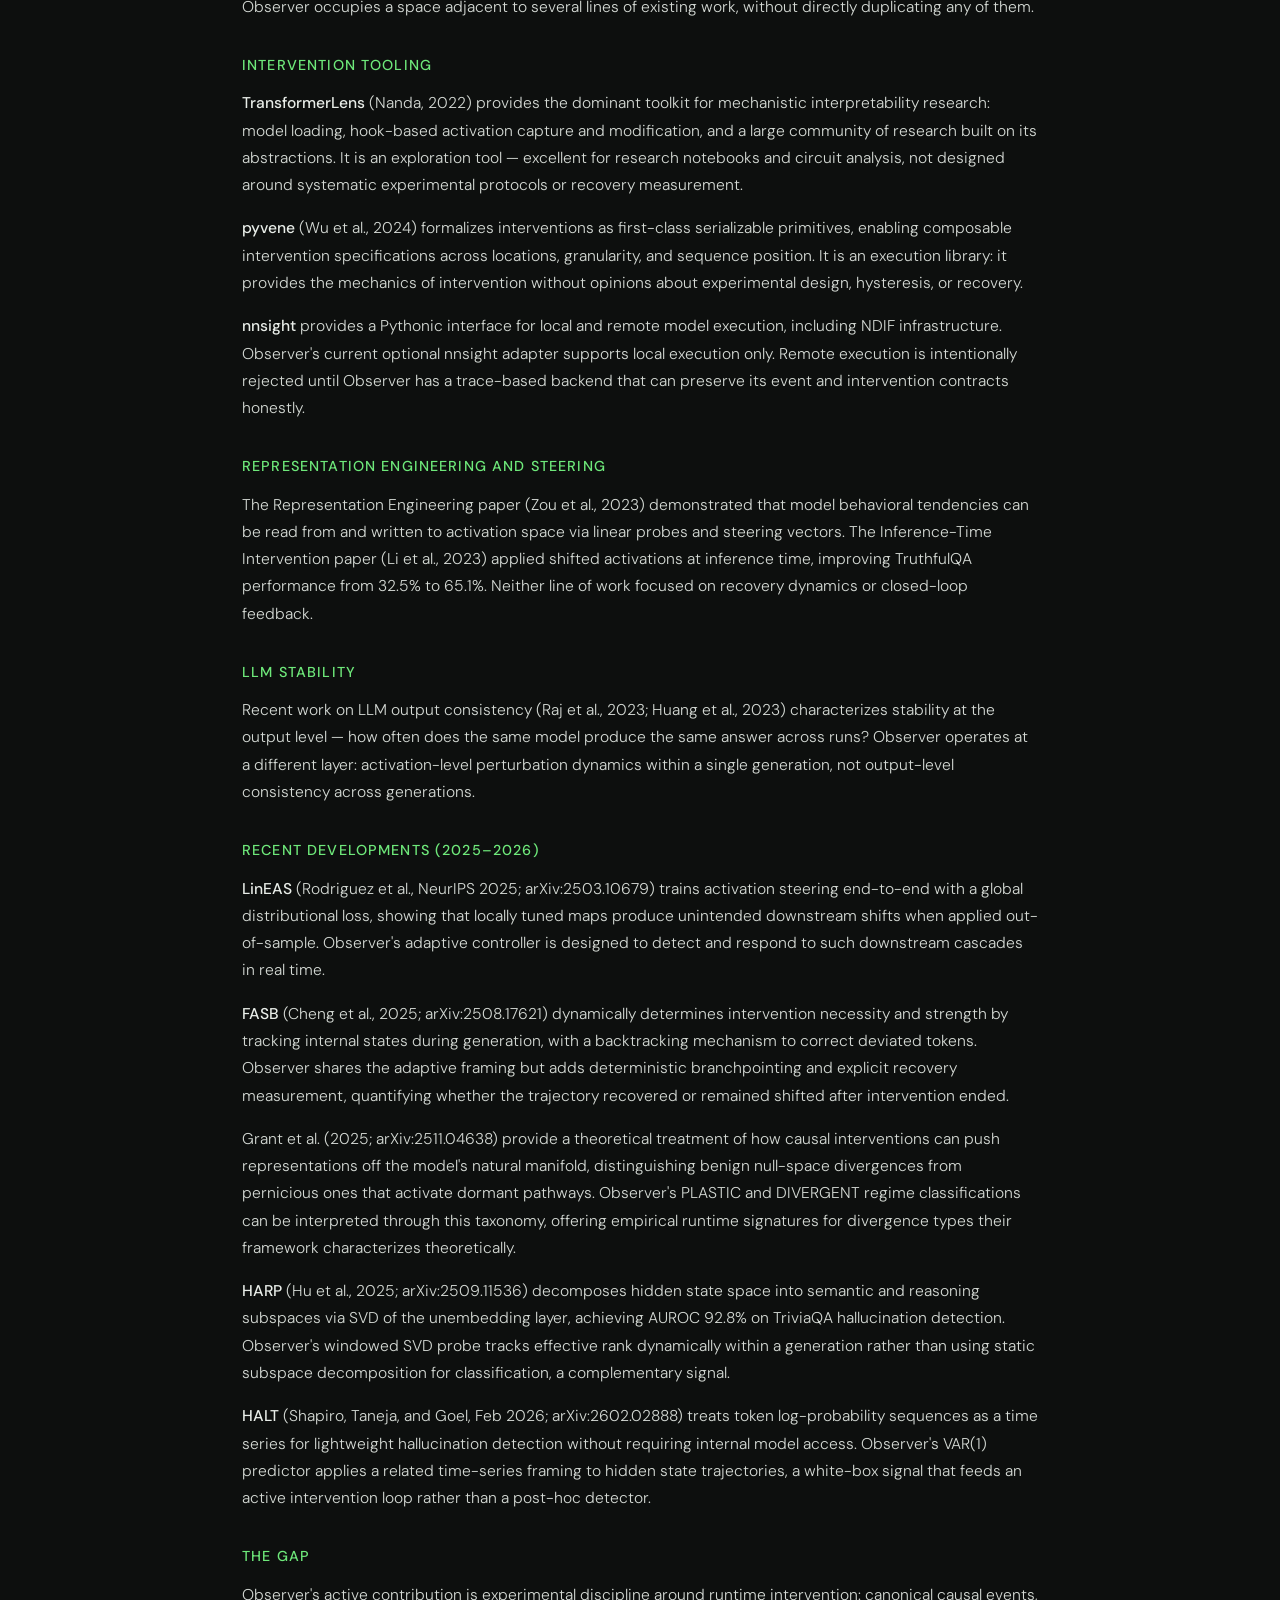
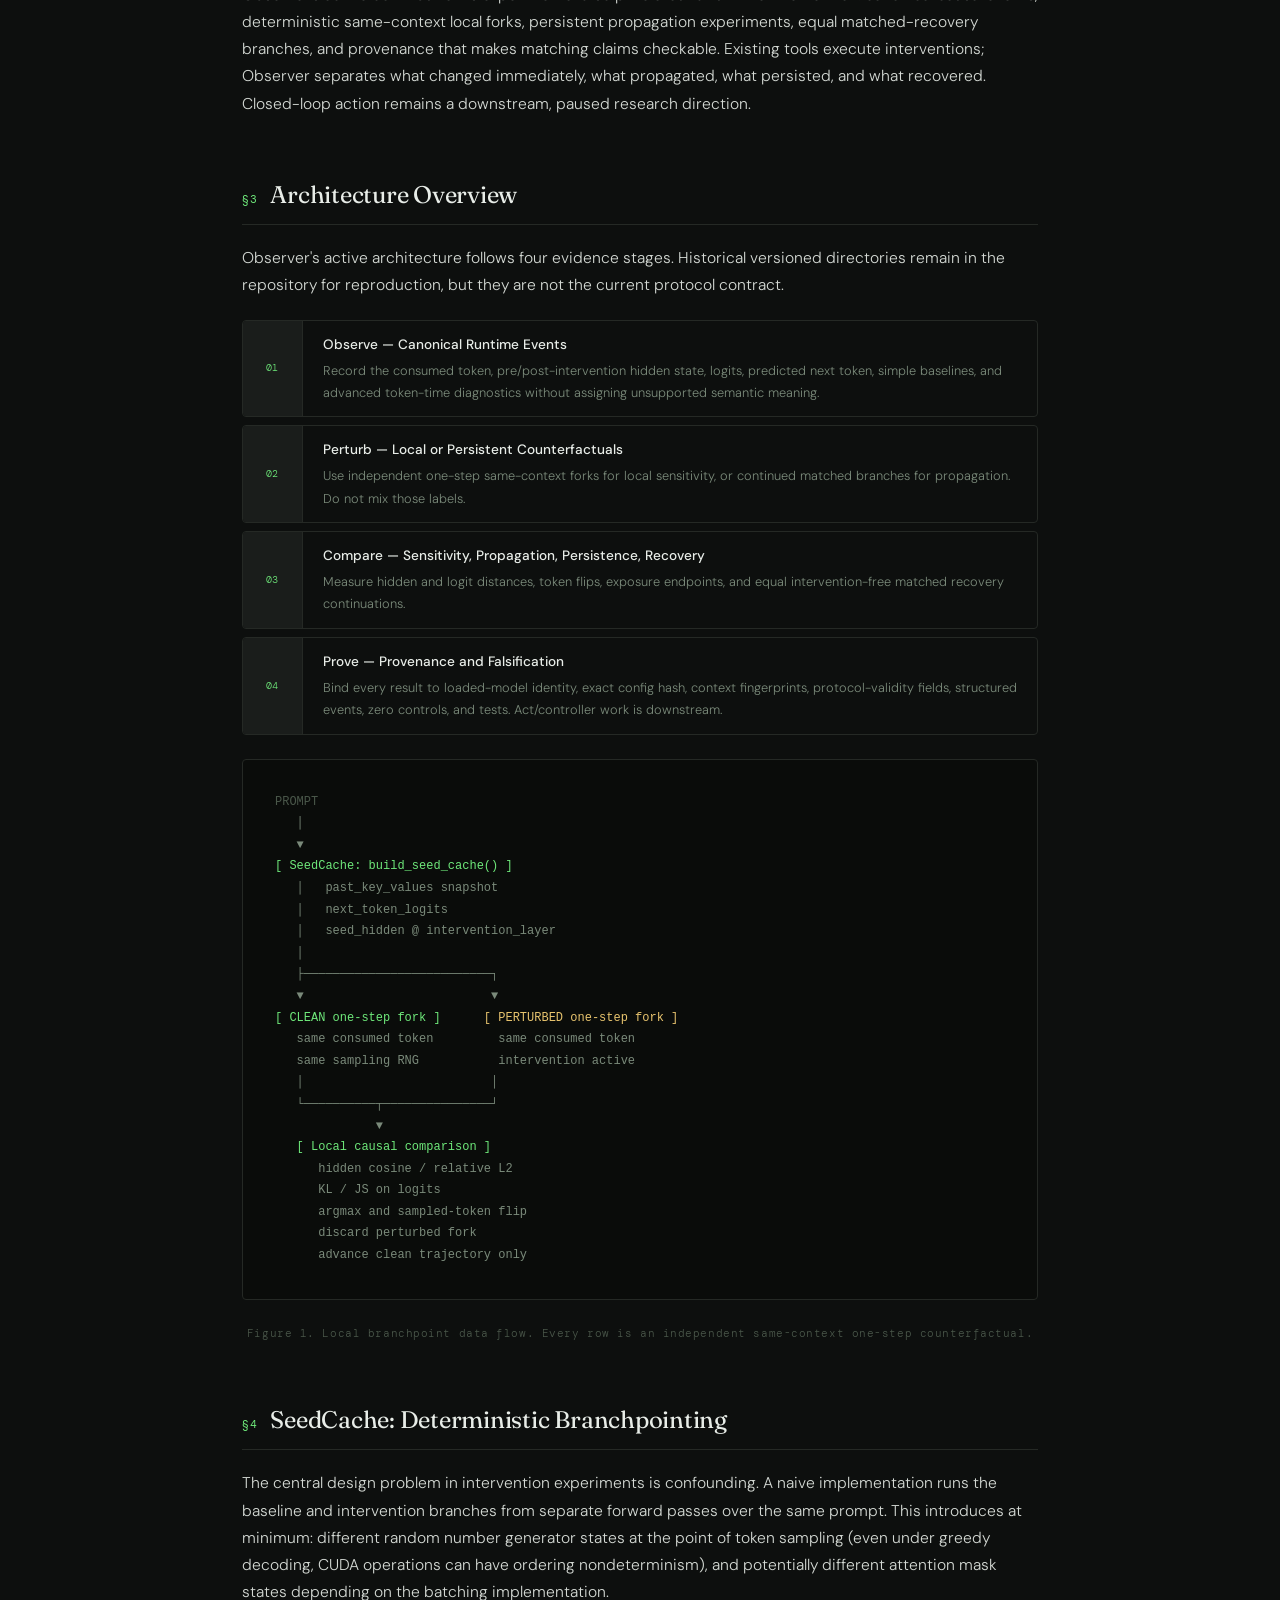
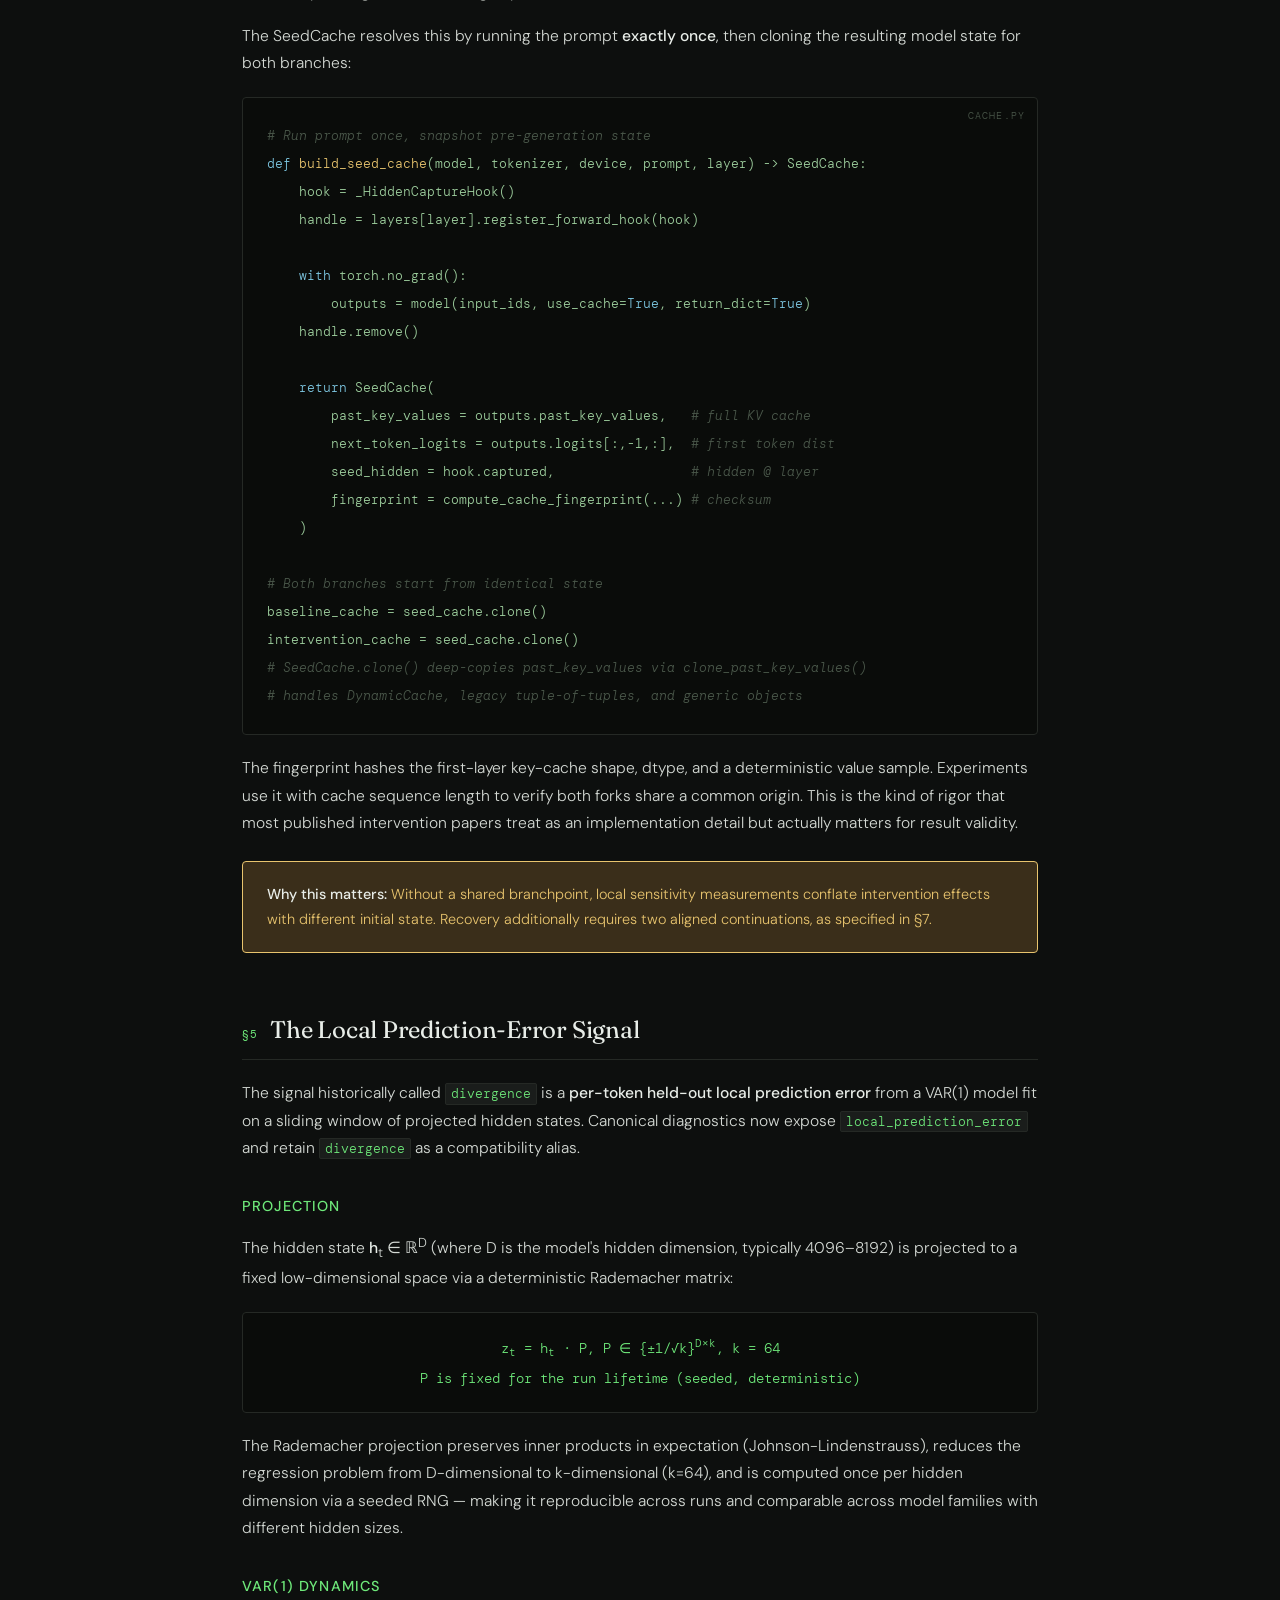
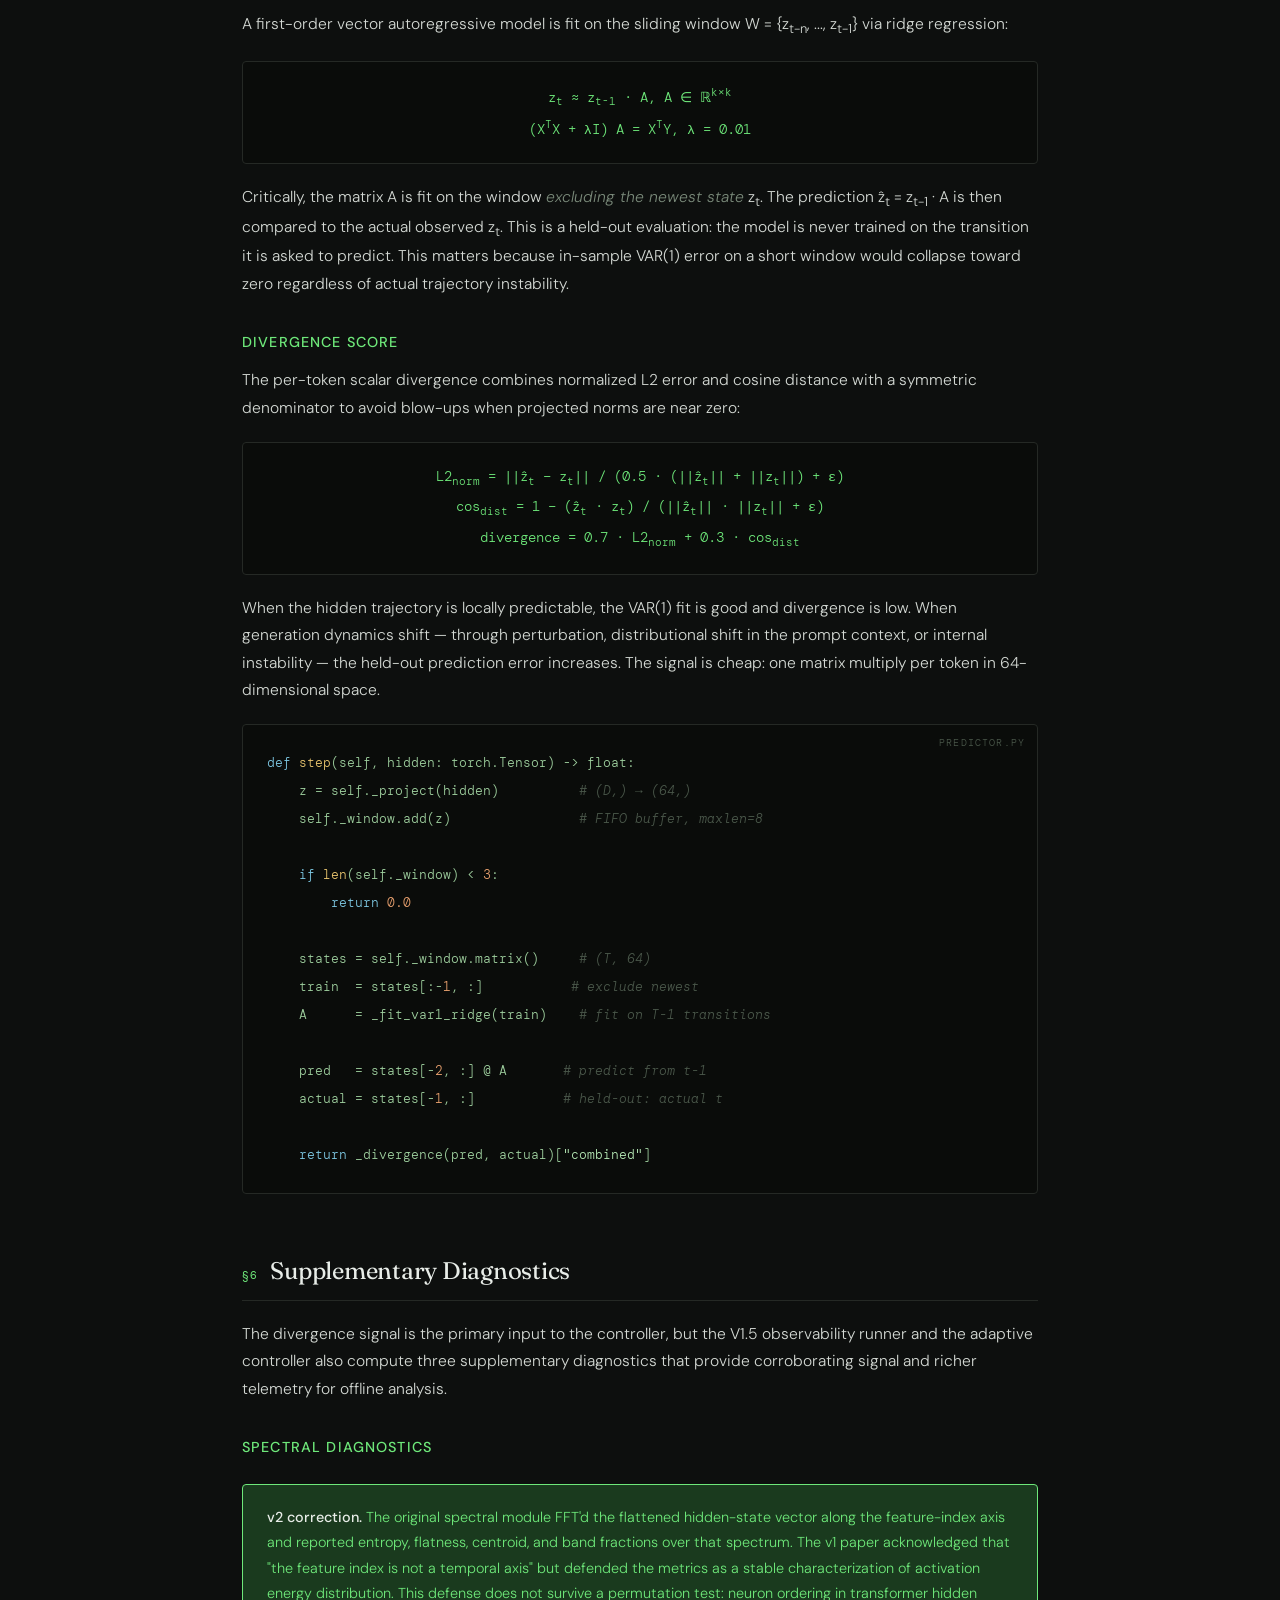
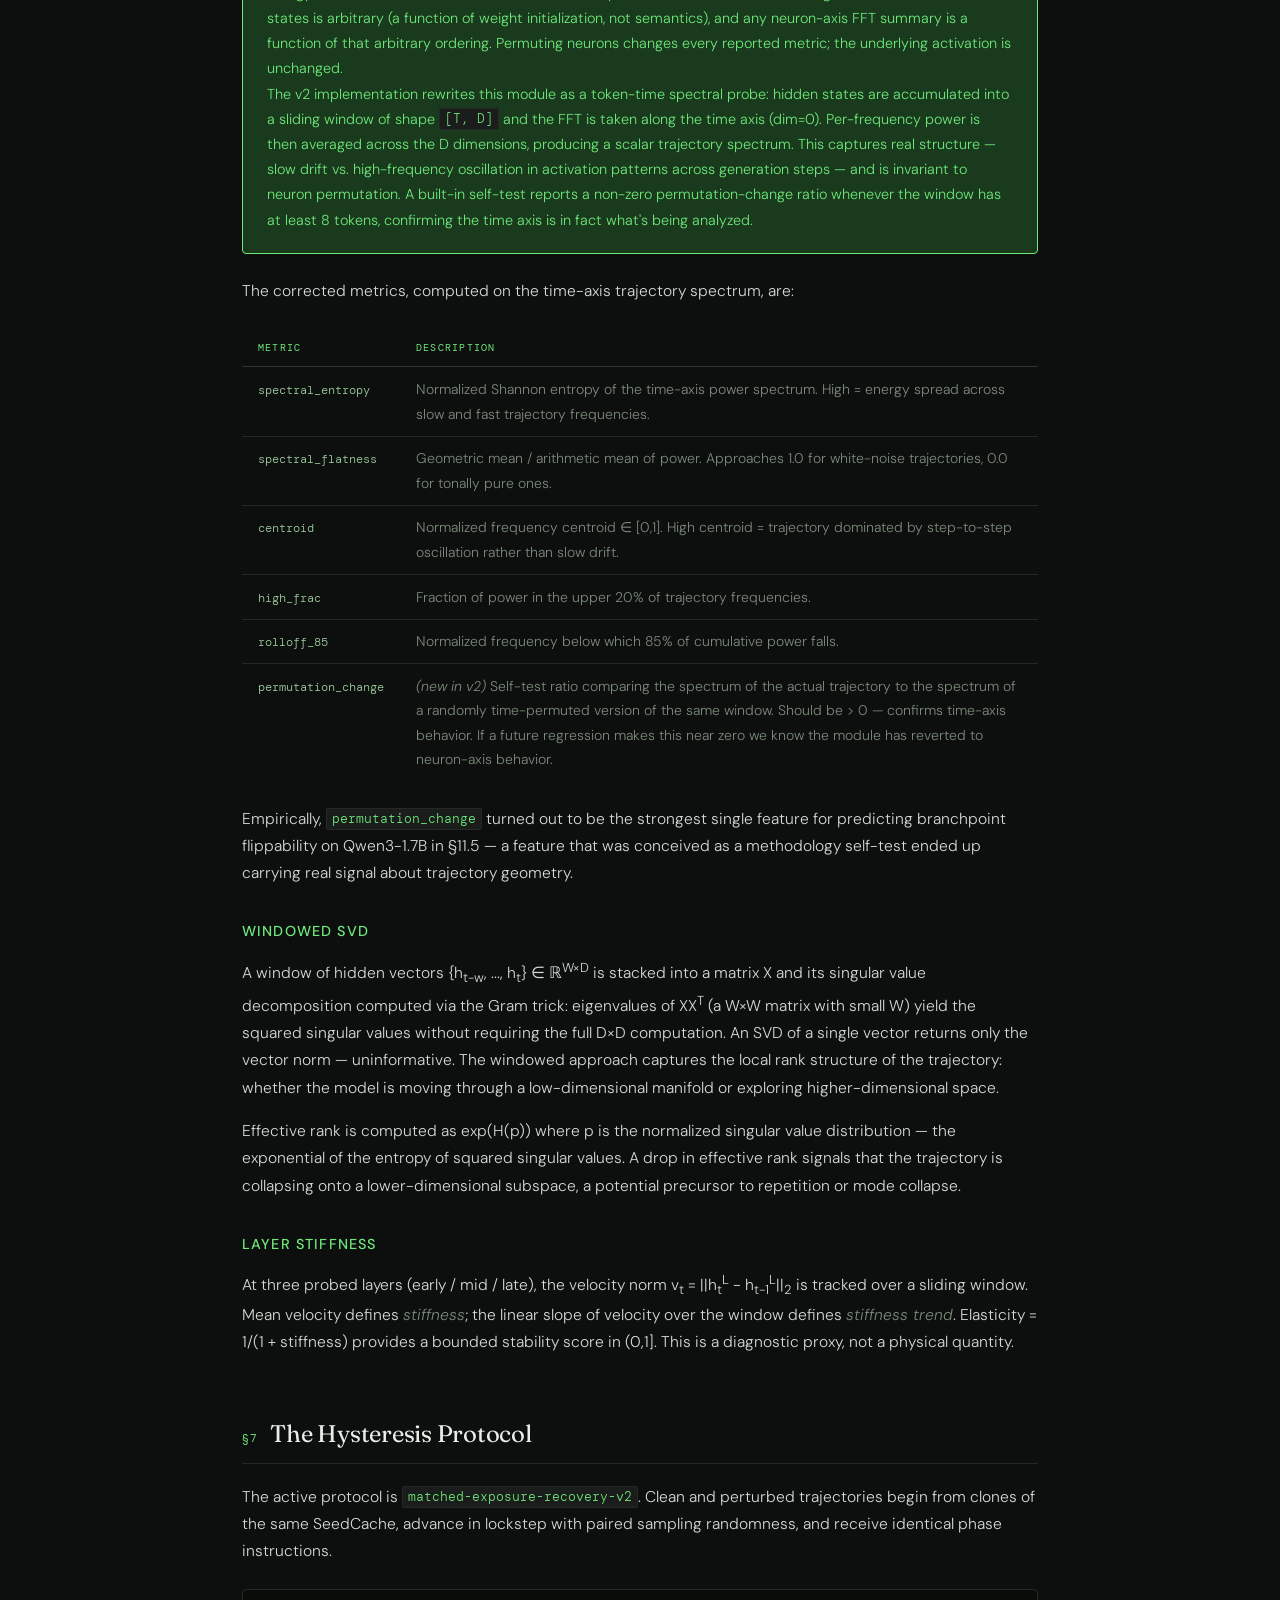
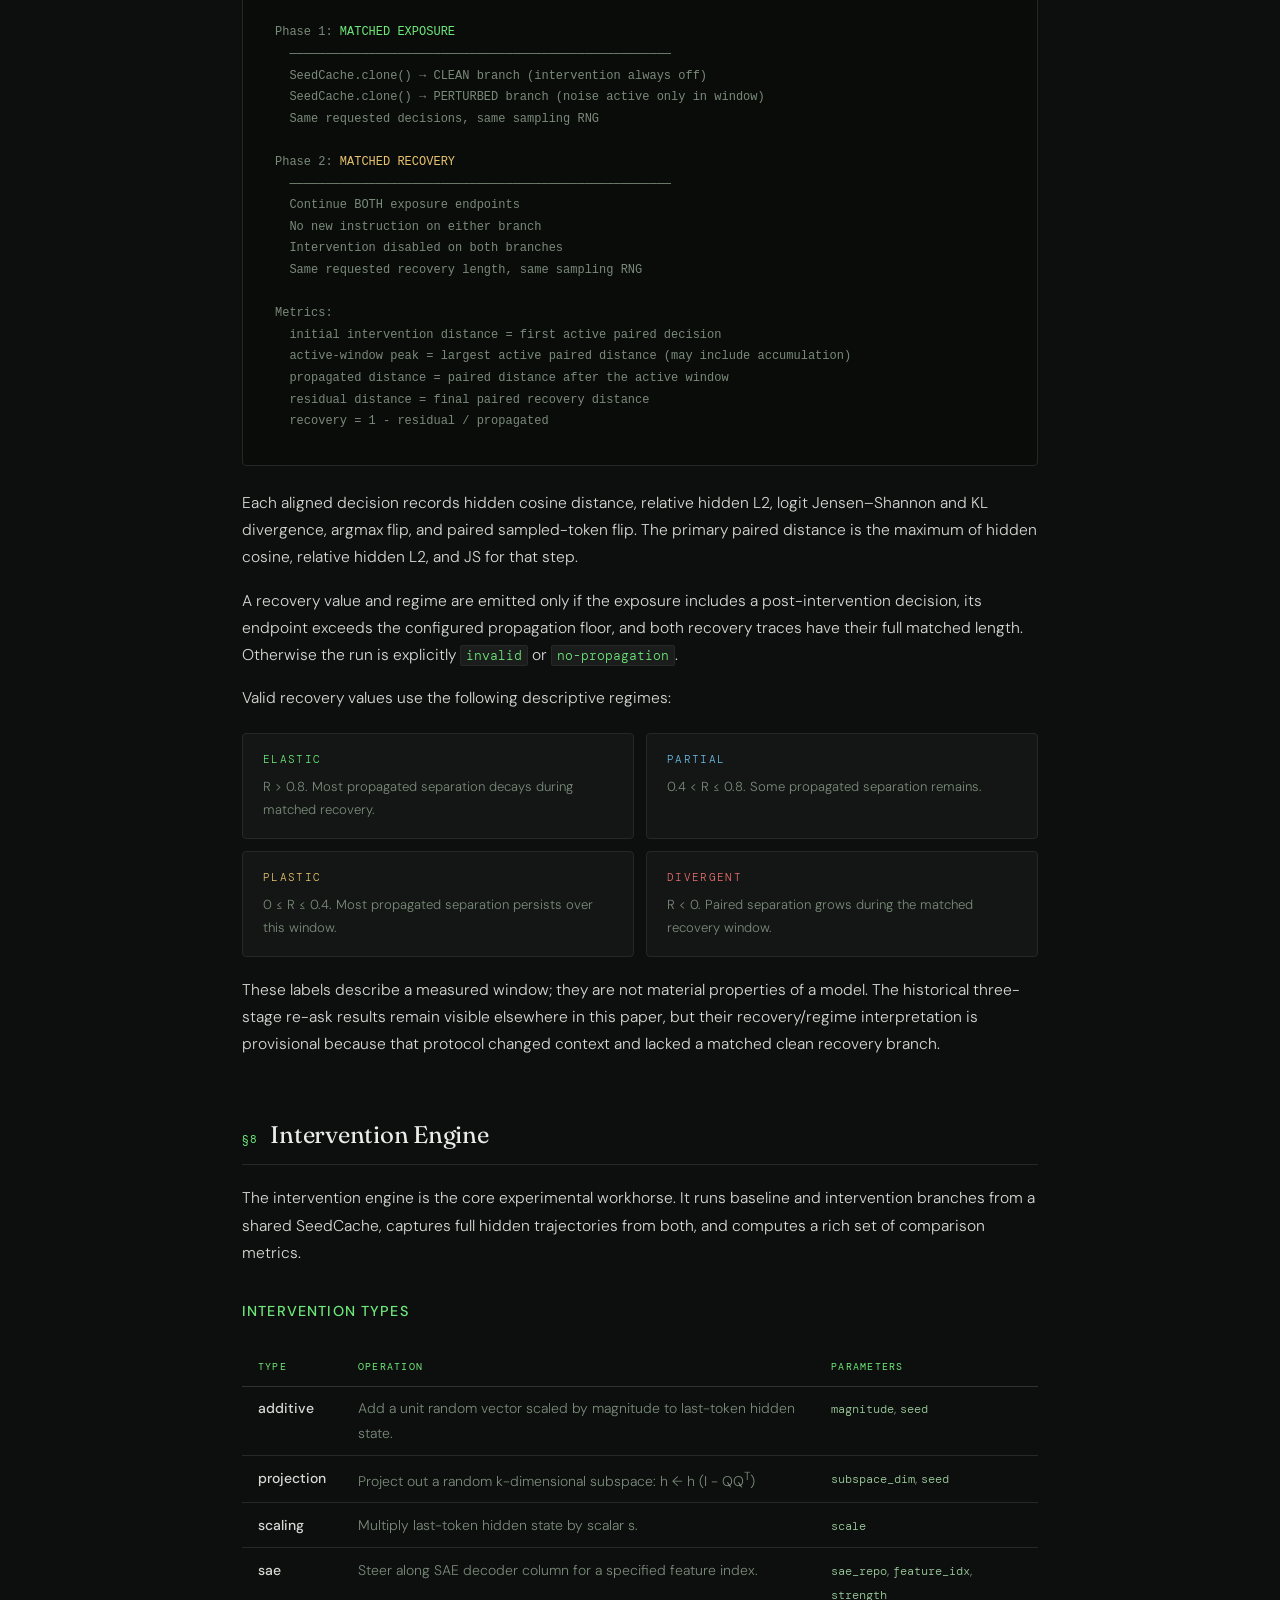
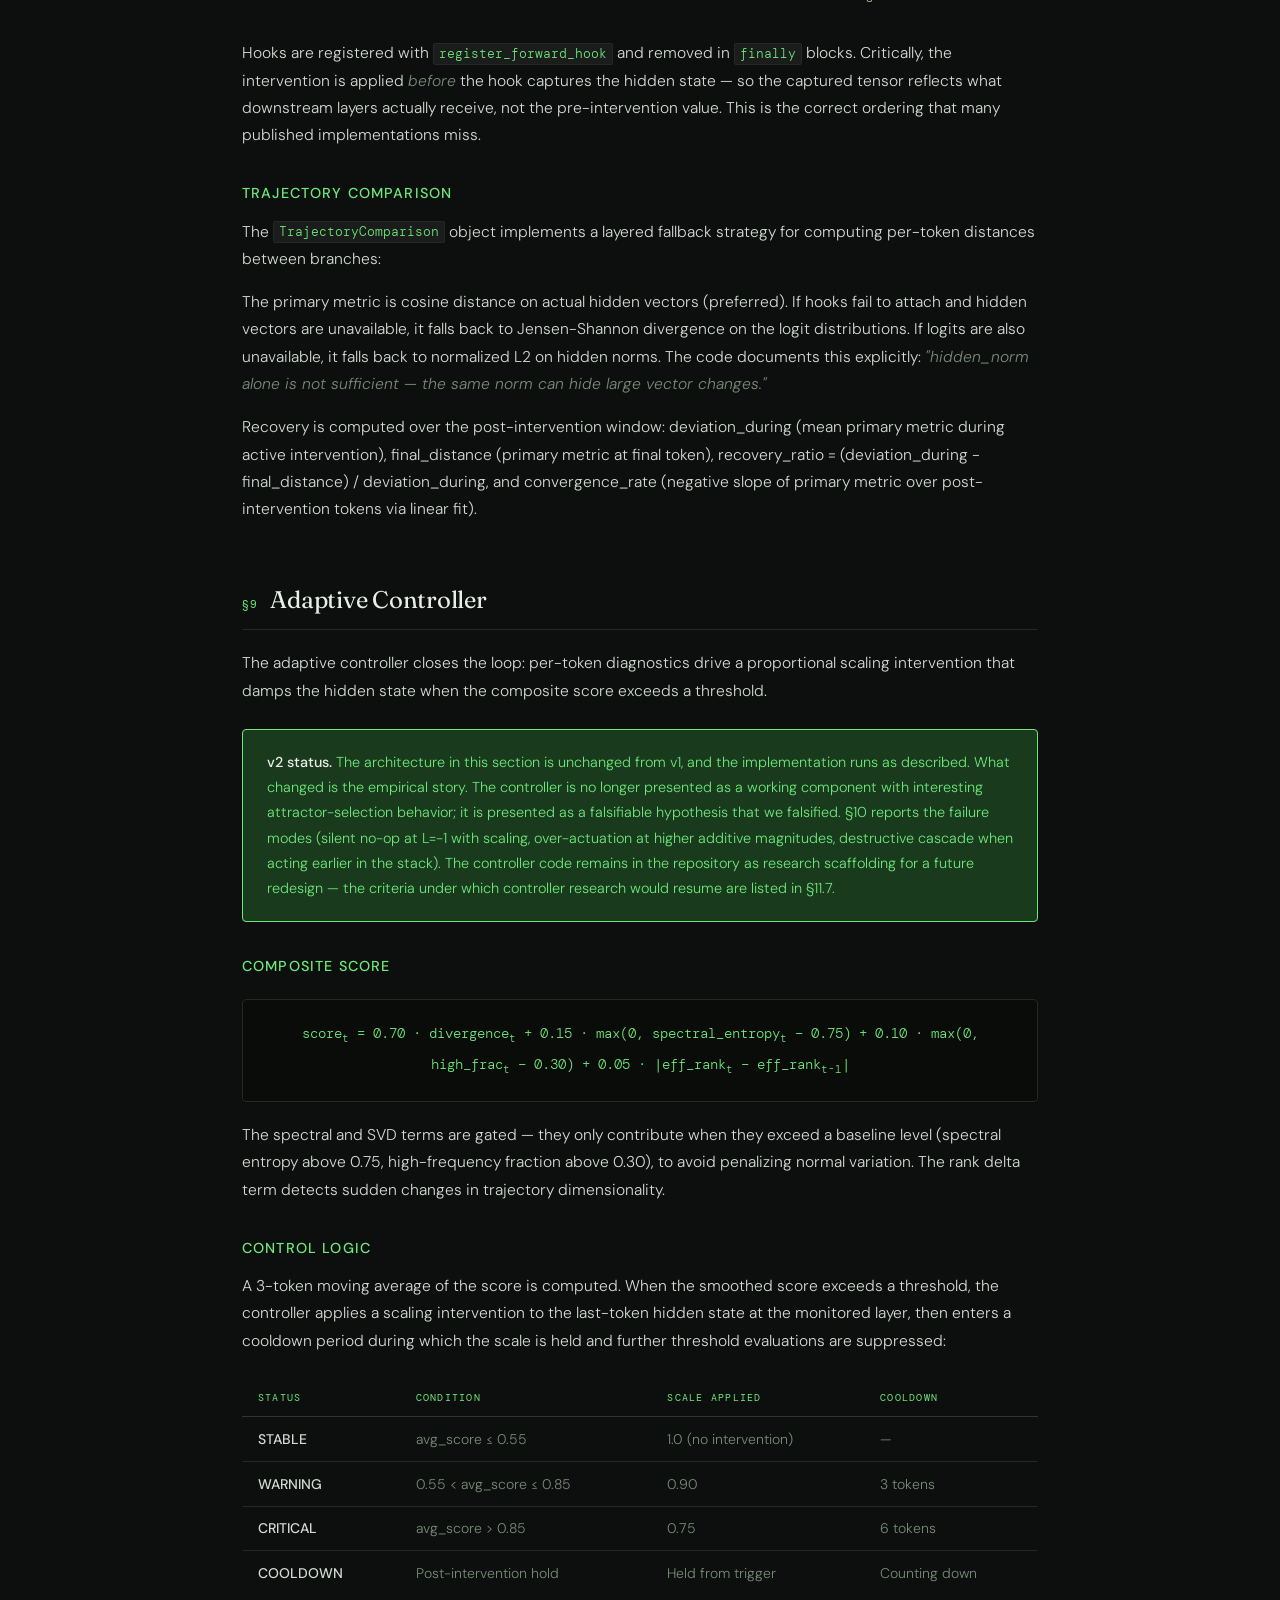
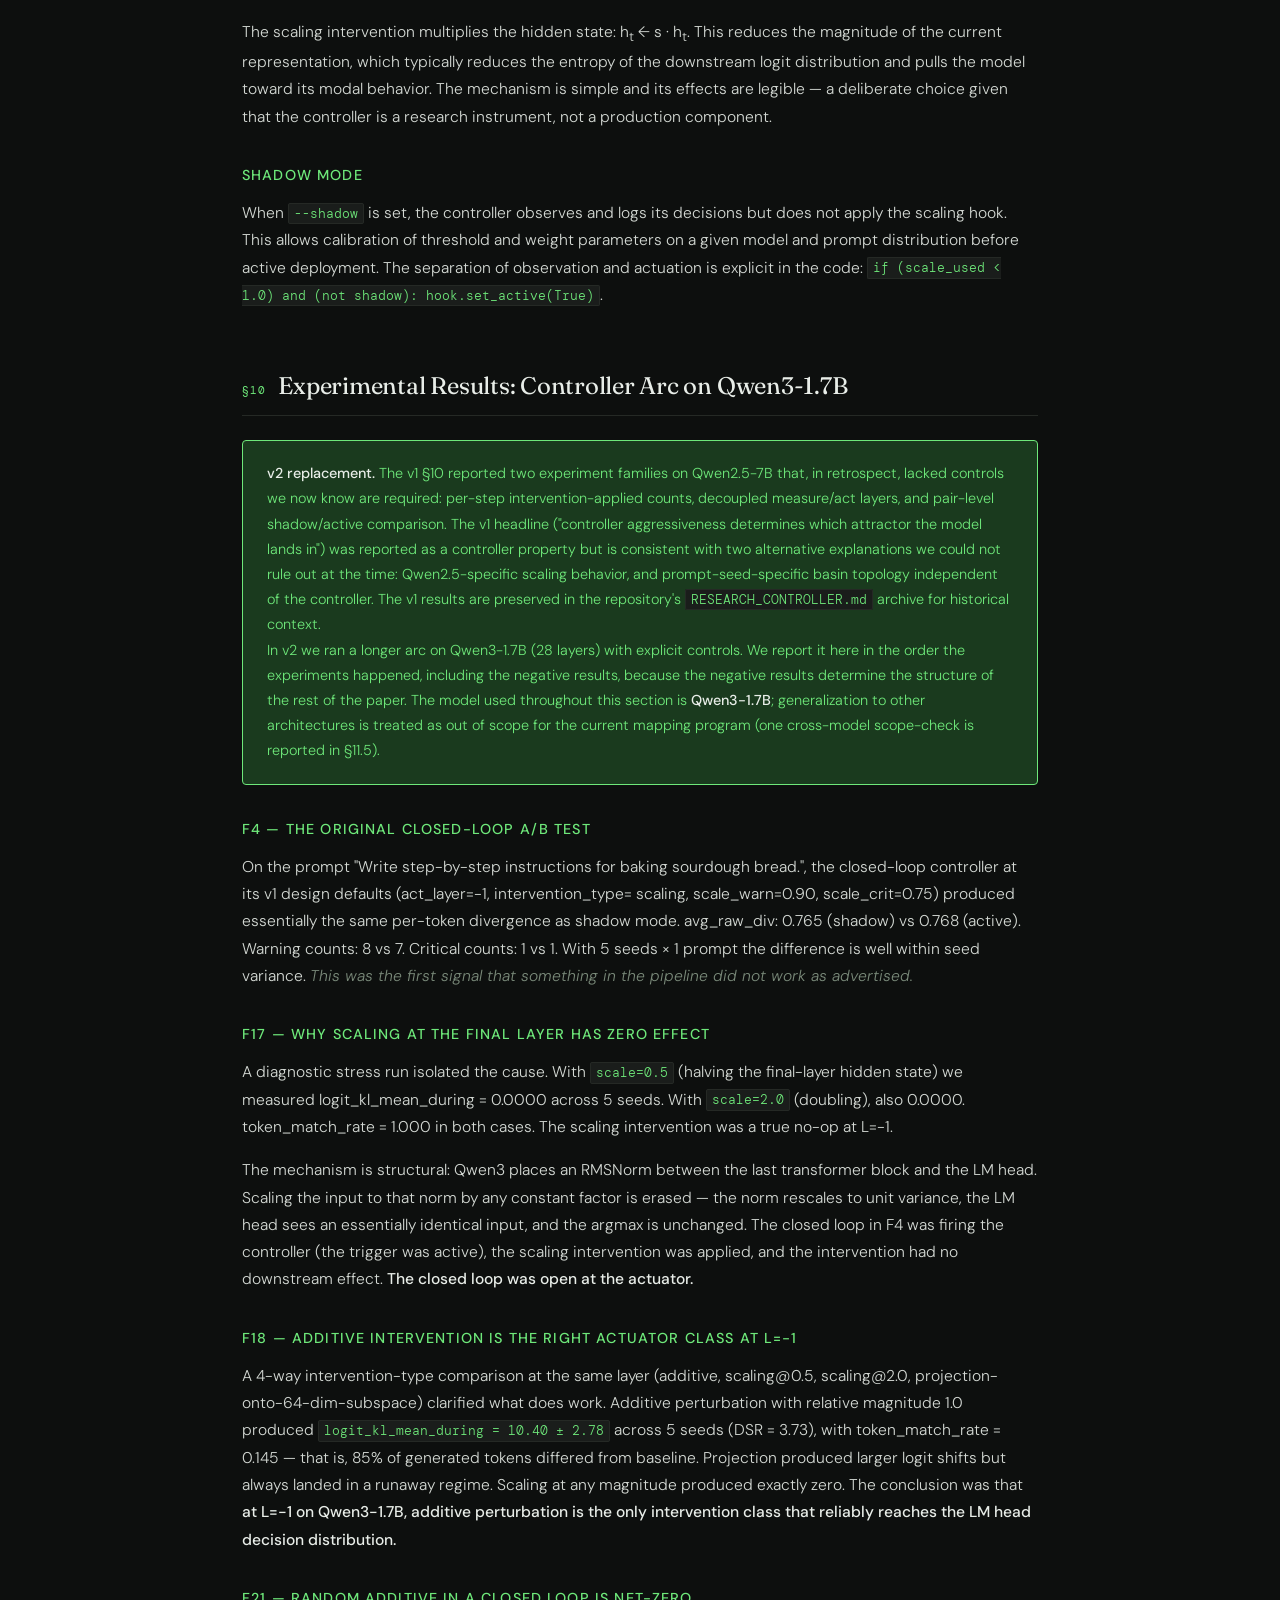
==== commit fde1e9fa: "docs: record scoped Q2 propagation result" ====
--- a/docs/observer_paper.html
+++ b/docs/observer_paper.html
@@ -520,6 +520,14 @@
     cycle. Matched hysteresis showed near-zero and order-one endpoint
     propagation at the same magnitude on different seeds. These new findings
     are F32/F33 below; they do not resume the controller.
+  </p>
+  <p>
+    A subsequent 280-run Q2 sweep captured paired deltas at every downstream
+    block and final RMSNorm. It found that raw L2 amplification, normalized
+    structural disturbance, and output disruption are not interchangeable.
+    Final RMSNorm erases radial final-layer scaling but preserves directional
+    additive change. F34 records the scoped result; Q3's causal protocol is
+    next and controller work remains paused.
   </p>
 </div>
 
@@ -1579,9 +1587,47 @@
   </p>
   <p>
     Absolute initial, propagated, and residual distances are the primary
-    evidence. Endpoint calibration does not identify the downstream layer
-    where amplification occurs, so Q2 per-layer paired-delta tracing is next.
-    No bounded-cascade controller layer has been established.
+    evidence. Endpoint calibration did not identify the downstream layer where
+    amplification occurred; F34 records the subsequent Q2 trace. No
+    bounded-cascade controller layer was established by F33.
+  </p>
+
+  <h3>F34 — Per-layer propagation separates scale from structure</h3>
+  <p>
+    Q2 ran 280 Qwen3-1.7B cells across five seeds, two prompts, layers
+    6/13/20/27, additive magnitudes 0/0.10/0.20/0.30, and scaling factors
+    1.0/0.5/1.5. At each of 4,200 decisions, independent clean and perturbed
+    one-step forks shared the same cache and RNG. The instrument captured every
+    downstream transformer block and final RMSNorm, discarded the perturbed
+    fork, and advanced only clean generation. All 80 identity-control runs were
+    exact no-ops.
+  </p>
+  <div class="table-wrap">
+    <table>
+      <thead><tr><th>Additive magnitude 0.30</th><th>L6</th><th>L13</th><th>L20</th><th>L27</th></tr></thead>
+      <tbody>
+        <tr><td>Peak raw-L2 amplification</td><td>8.662×</td><td>4.214×</td><td>1.684×</td><td>1.000×</td></tr>
+        <tr><td>Final relative delta</td><td>0.0699</td><td>0.0975</td><td>0.1929</td><td>0.2800</td></tr>
+        <tr><td>Mean logit KL</td><td>0.0347</td><td><strong>0.0227</strong></td><td>0.0629</td><td>0.0861</td></tr>
+        <tr><td>Argmax flips</td><td>10/150</td><td>9/150</td><td>12/150</td><td>18/150</td></tr>
+      </tbody>
+    </table>
+  </div>
+  <p>
+    Earlier injections grew more in absolute L2 because residual-stream scale
+    grows through the network, while their relative and angular disturbance
+    usually contracted. Historical F27's “earlier layer = worse” is therefore
+    not a universal local law; repeated intervention and context cascade remain
+    plausible causes of the controller-era result.
+  </p>
+  <p>
+    Final-layer scale 0.5 was removed exactly by RMSNorm. Scale 1.5 was reduced
+    to relative delta 7.54e-8 and mean KL 1.33e-8, with zero argmax flips.
+    Directional additive magnitude 0.30 survived with relative delta 0.2800 and
+    18/150 flips. Scaling direction and prompt also mattered materially. Layer
+    13 had the lowest aggregate mean KL in every non-control setting, but did
+    not uniformly minimize prompt-slice flips. Q2 thus has a scoped
+    mechanistic answer, not a controller-ready bounded-layer result.
   </p>
 </section>
 
@@ -1612,13 +1658,13 @@
           <td><strong>Q2</strong></td>
           <td>Perturbation propagation: how does an injected delta evolve through the residual stream?</td>
           <td>Per-layer propagation curves that mechanistically explain F27.</td>
-          <td>Open</td>
+          <td><strong>Scoped mechanistic answer (F34); controller criterion not met</strong></td>
         </tr>
         <tr>
           <td><strong>Q3</strong></td>
           <td>Basin structure: when does a flip improve vs. degrade output?</td>
           <td>Pre-flip generation feature predicts improve-vs-degrade with AUROC ≥ 0.7 on Qwen3-1.7B.</td>
-          <td>Open (F29 is one cross-model data point)</td>
+          <td>Protocol rebuild next</td>
         </tr>
       </tbody>
     </table>
@@ -1703,8 +1749,9 @@
   <p>
     <strong>Target-model calibration is narrow.</strong> F32/F33 cover
     Qwen3-1.7B, three seeds, two prompts, one branchpoint layer, one hysteresis
-    layer, and the reported magnitudes. Cross-model, broader prompt, and
-    per-layer propagation claims remain open.
+    layer, and the reported magnitudes. F34 adds five seeds, four injection
+    depths, and two intervention families, but still only two prompts and one
+    model. Cross-model and broad prompt-class claims remain open.
   </p>
   <p>
     <strong>Prompt-class diversity.</strong> The repaired F32 suite reran one
@@ -1721,10 +1768,11 @@
     sampled token is unchanged.
   </p>
   <p>
-    <strong>Branchpoint calibration not yet run.</strong> Repaired local
-    branchpoint artifacts include clean top-1 margin, logit entropy, hidden
-    velocity/acceleration, local prediction error, spectral, and SVD features.
-    Whether any predicts local flips out of sample remains empirical.
+    <strong>Basin-outcome evaluation is not yet rebuilt.</strong> F32 predicts
+    local flippability and F34 maps local propagation; neither says whether a
+    continued perturbed branch is semantically better. Historical M3.1 depended
+    on controller shadow/active runs. The replacement must use verified
+    branchpoint continuations and declared prompt-specific outcome evaluators.
   </p>
   <p>
     <strong>Asserted controller weights.</strong> The 70/15/10/5 weighting in the v1
@@ -1809,11 +1857,11 @@
   </p>
 
   <p>
-    <strong>Foundation-first work queued.</strong> The next experiment is a small
-    Qwen3 calibration suite: independent local branchpoints and matched
-    hysteresis over at least three seeds, two prompts, and zero/nonzero
-    magnitudes. Q2 and Q3 follow only after those protocols produce valid
-    target-model evidence. No controller rows will be used as local labels.
+    <strong>Foundation-first work queued.</strong> M1R, MHR, and Q2 propagation
+    calibration are complete. The next task is M3R: a controller-independent
+    branch-continuation protocol with explicit outcome evaluation across five
+    prompt classes. No controller rows will be used as causal branchpoint or
+    basin-outcome labels.
   </p>
 </section>
 
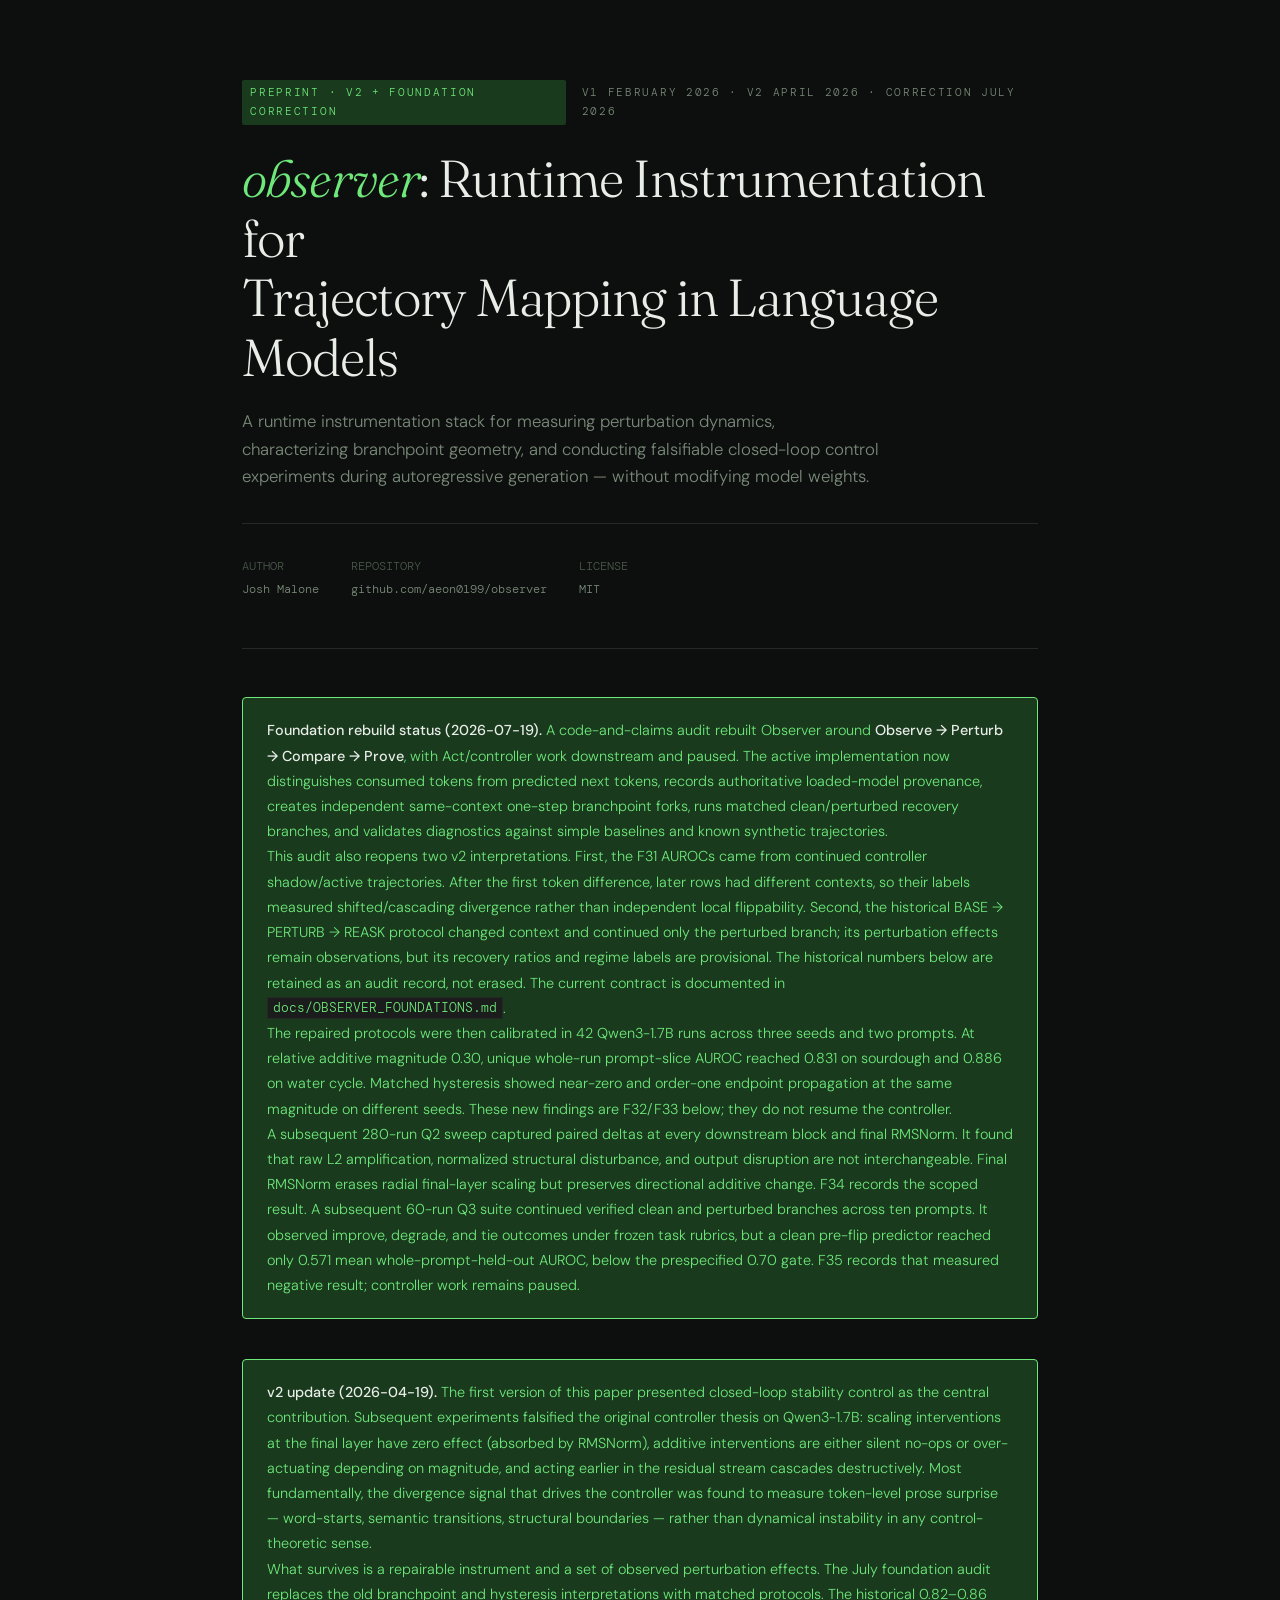
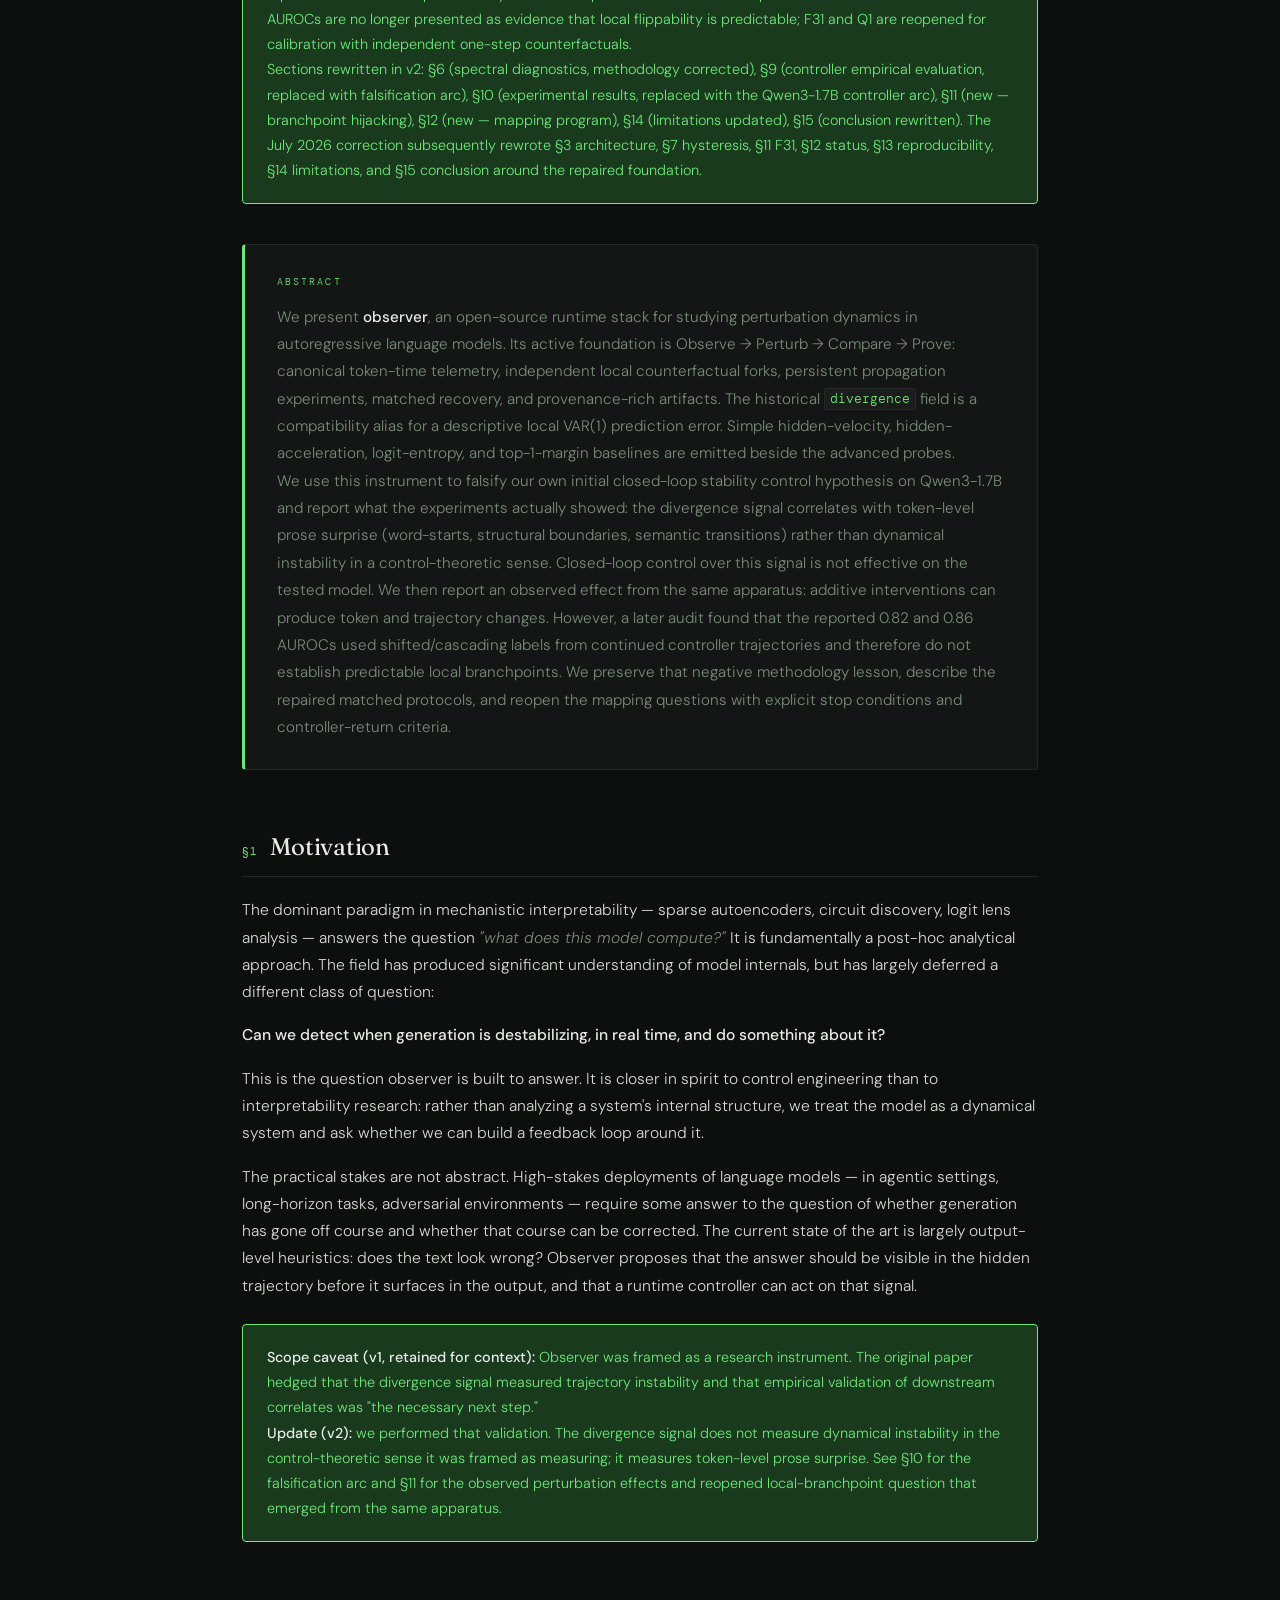
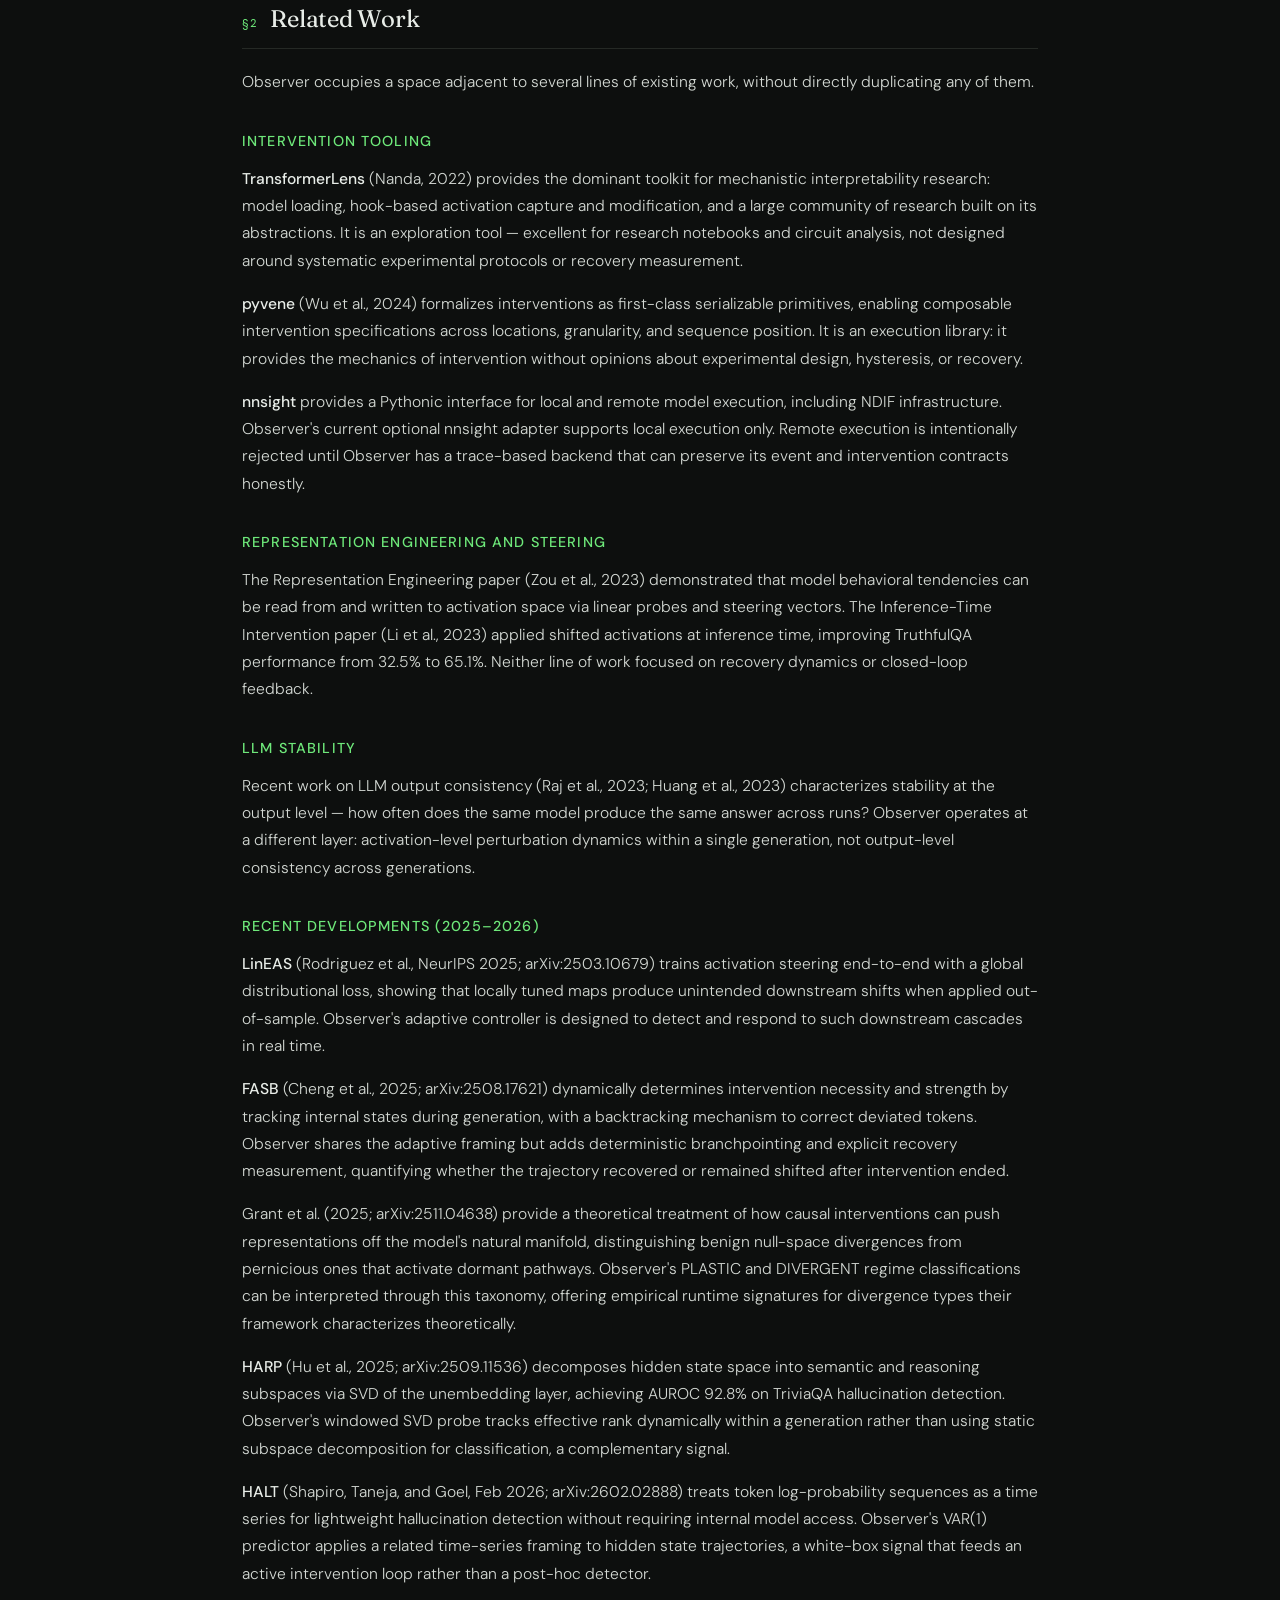
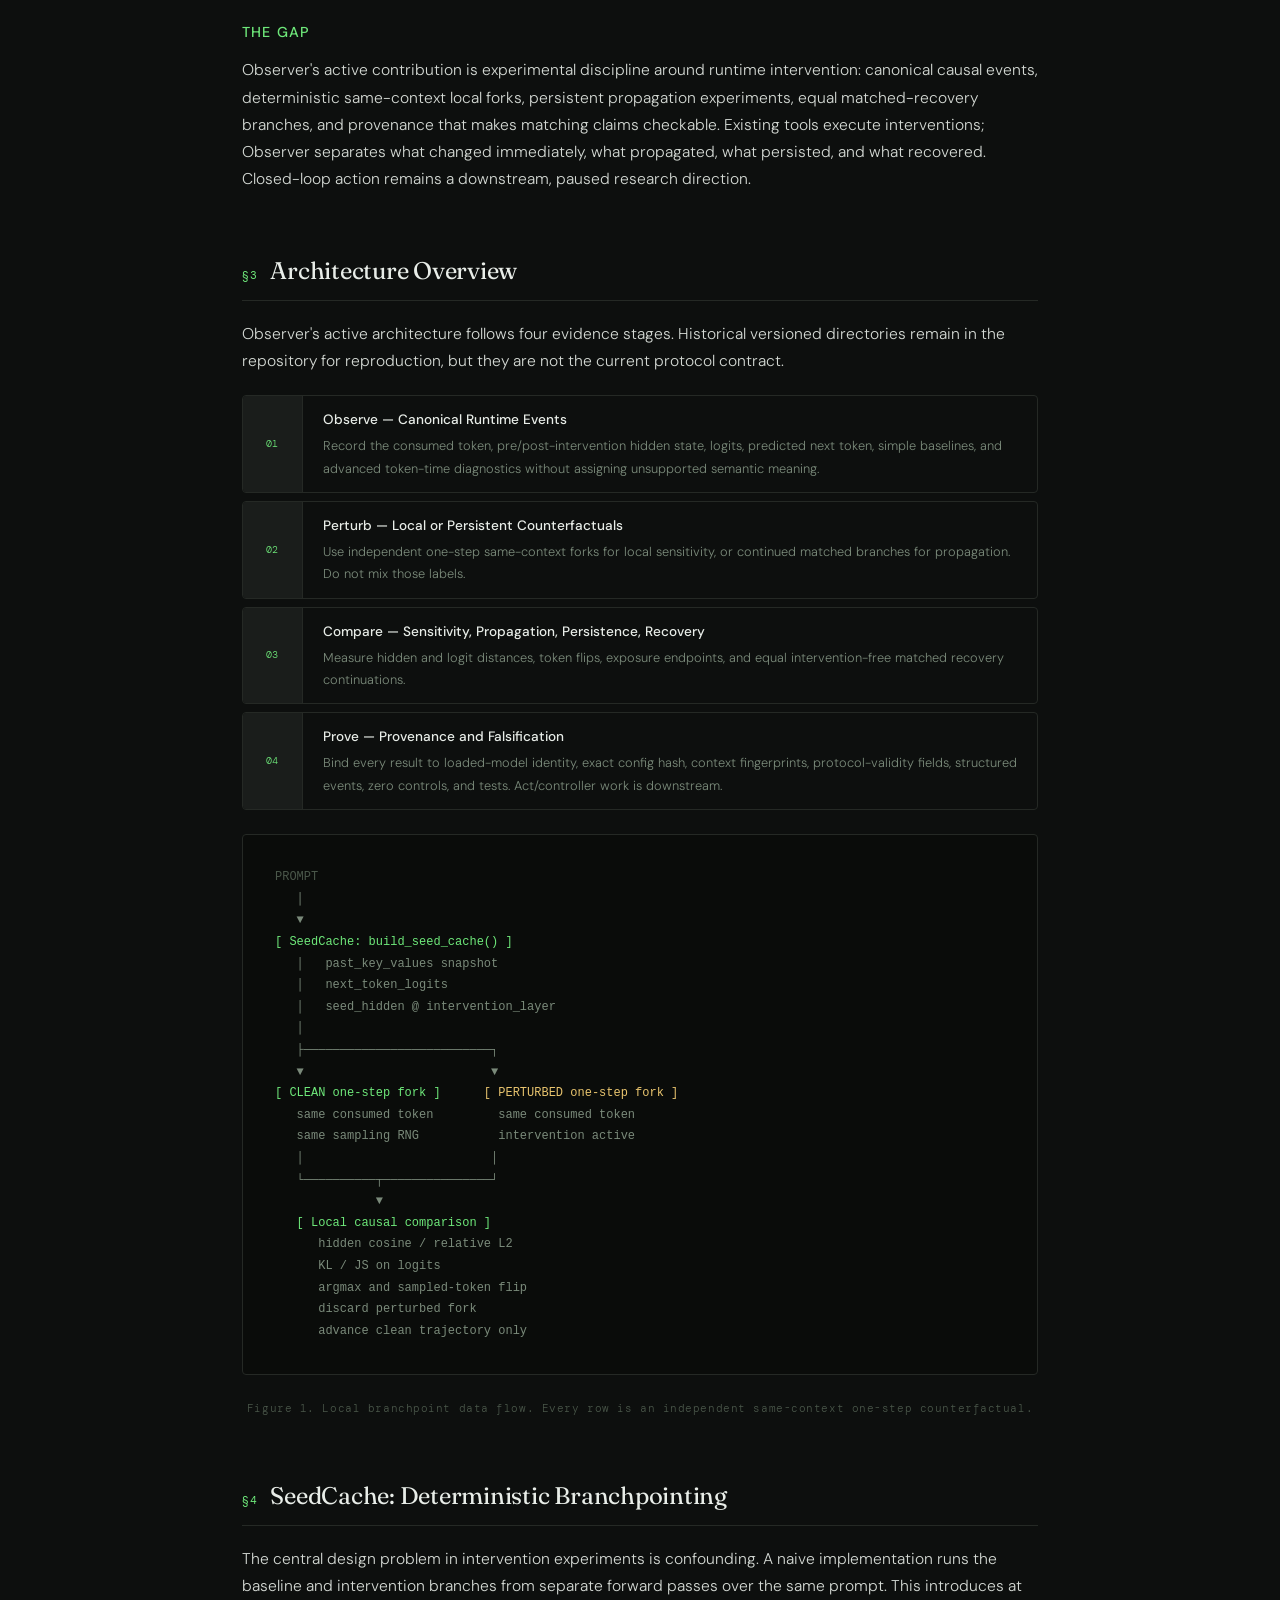
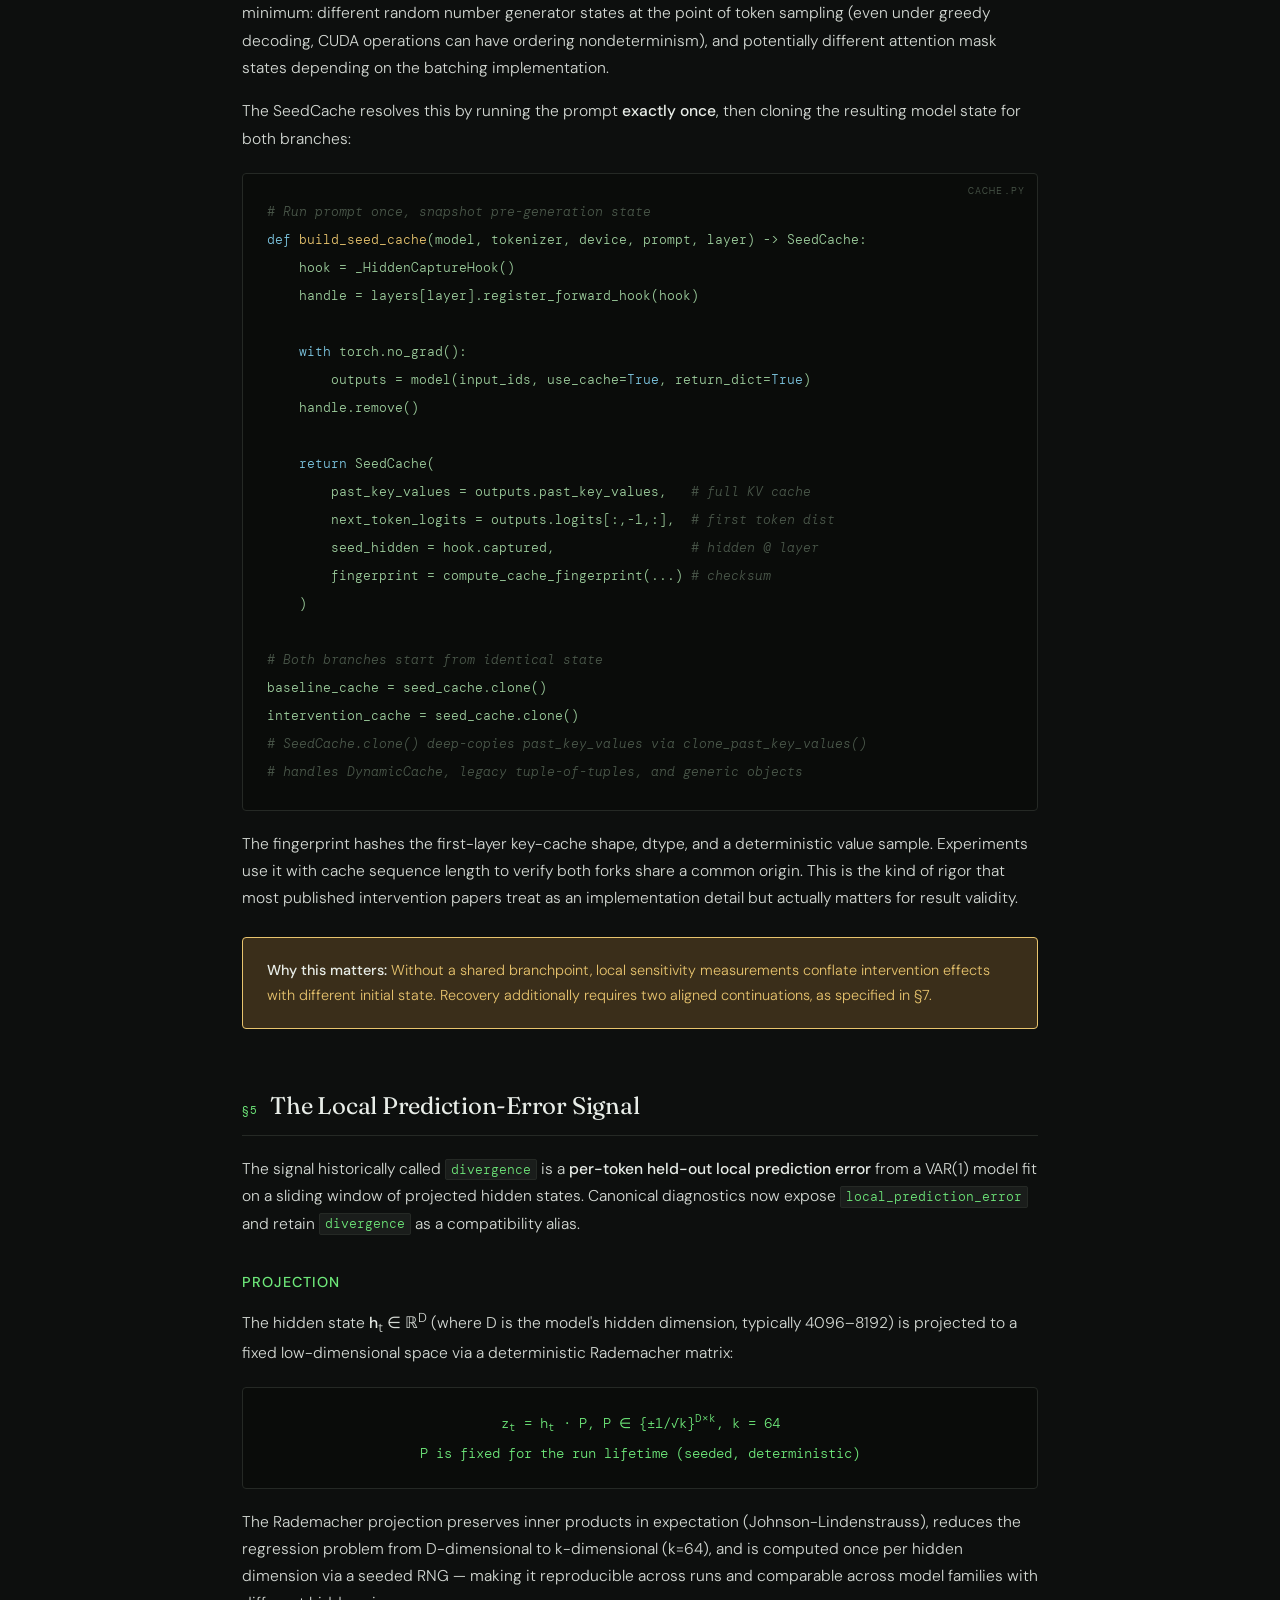
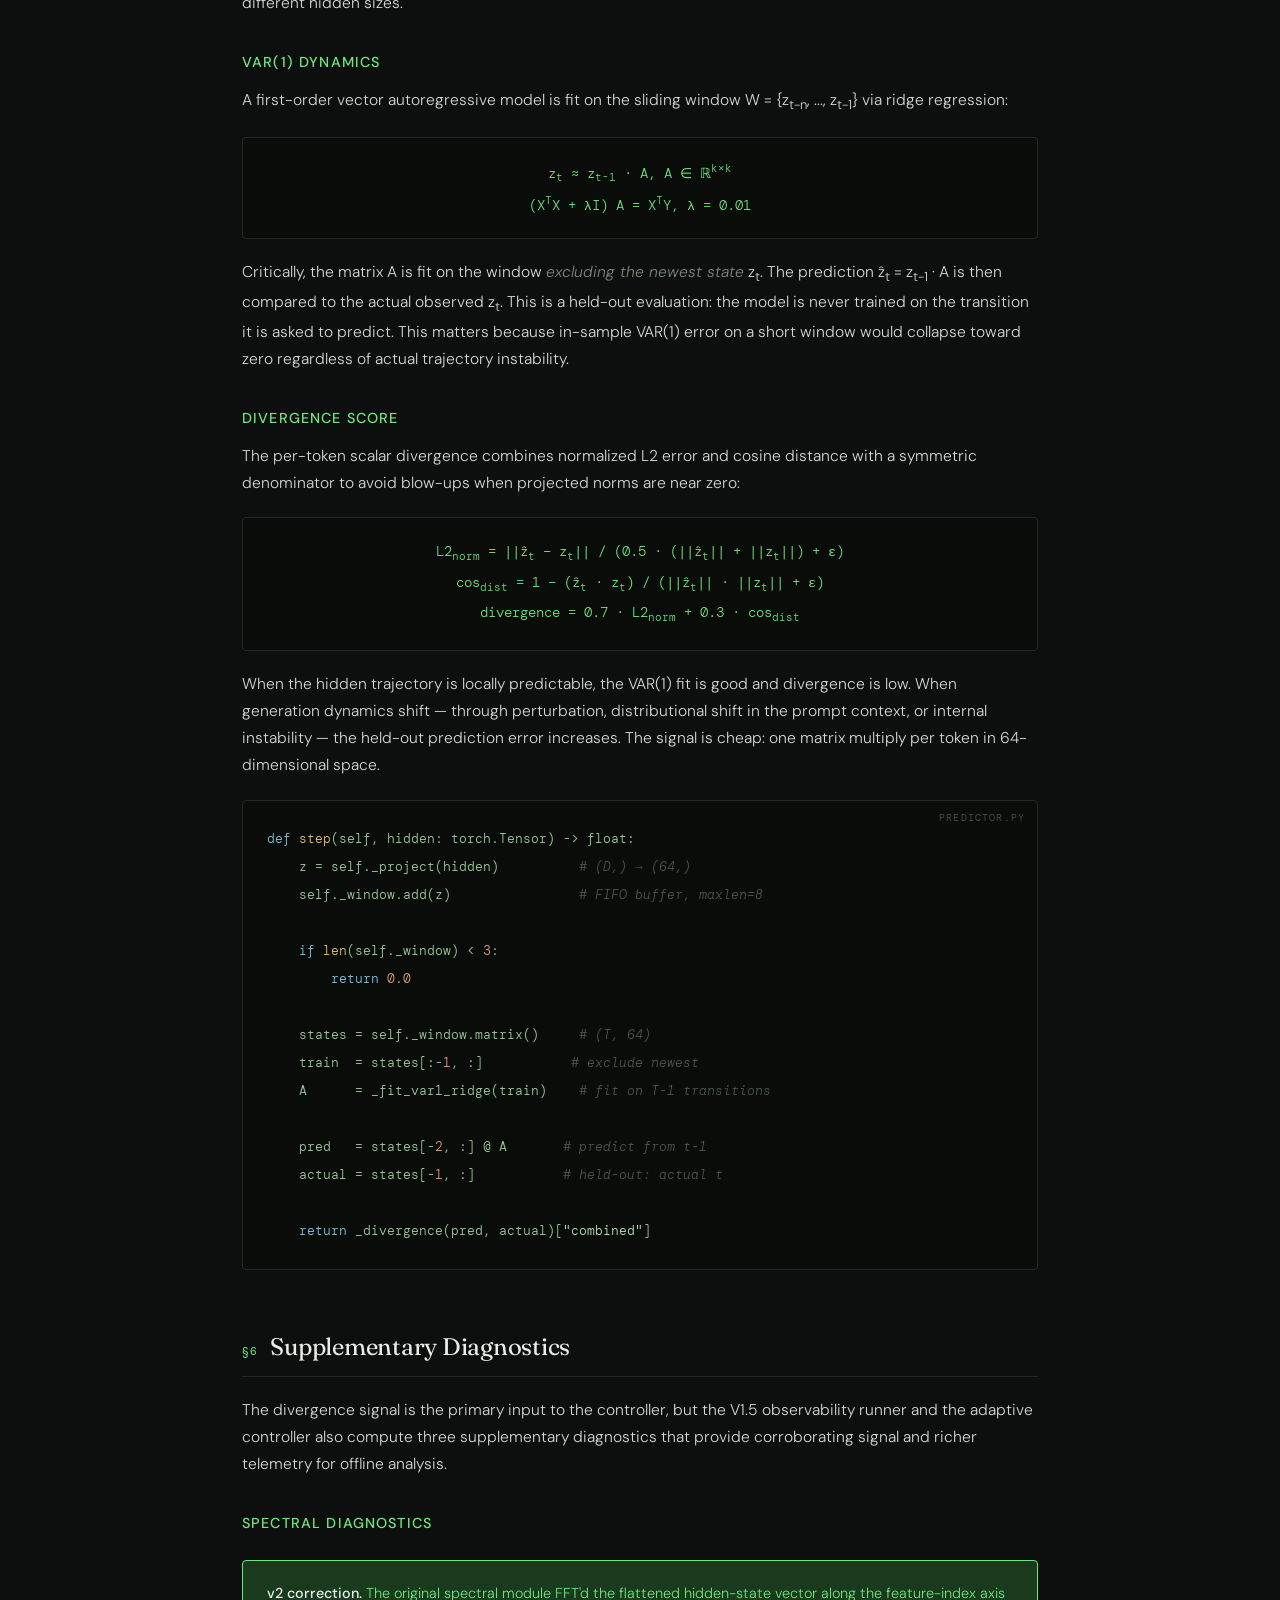
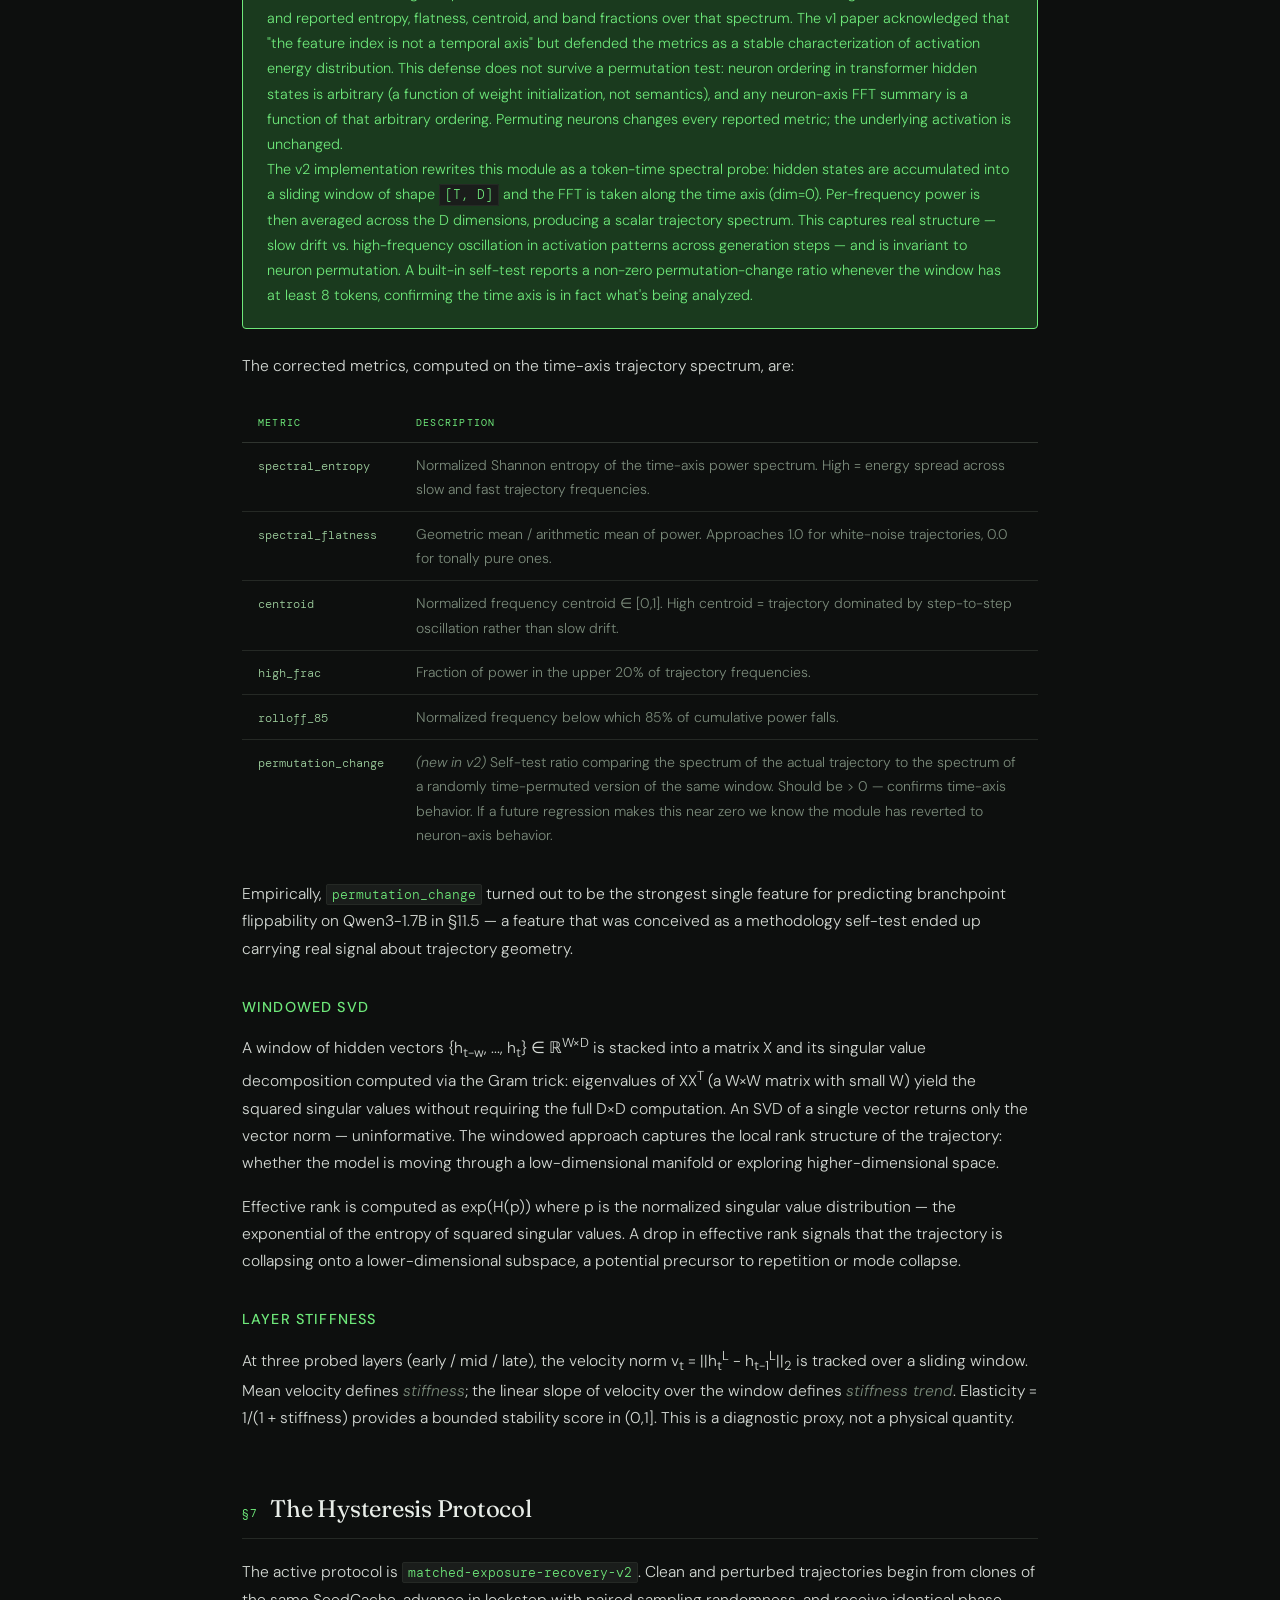
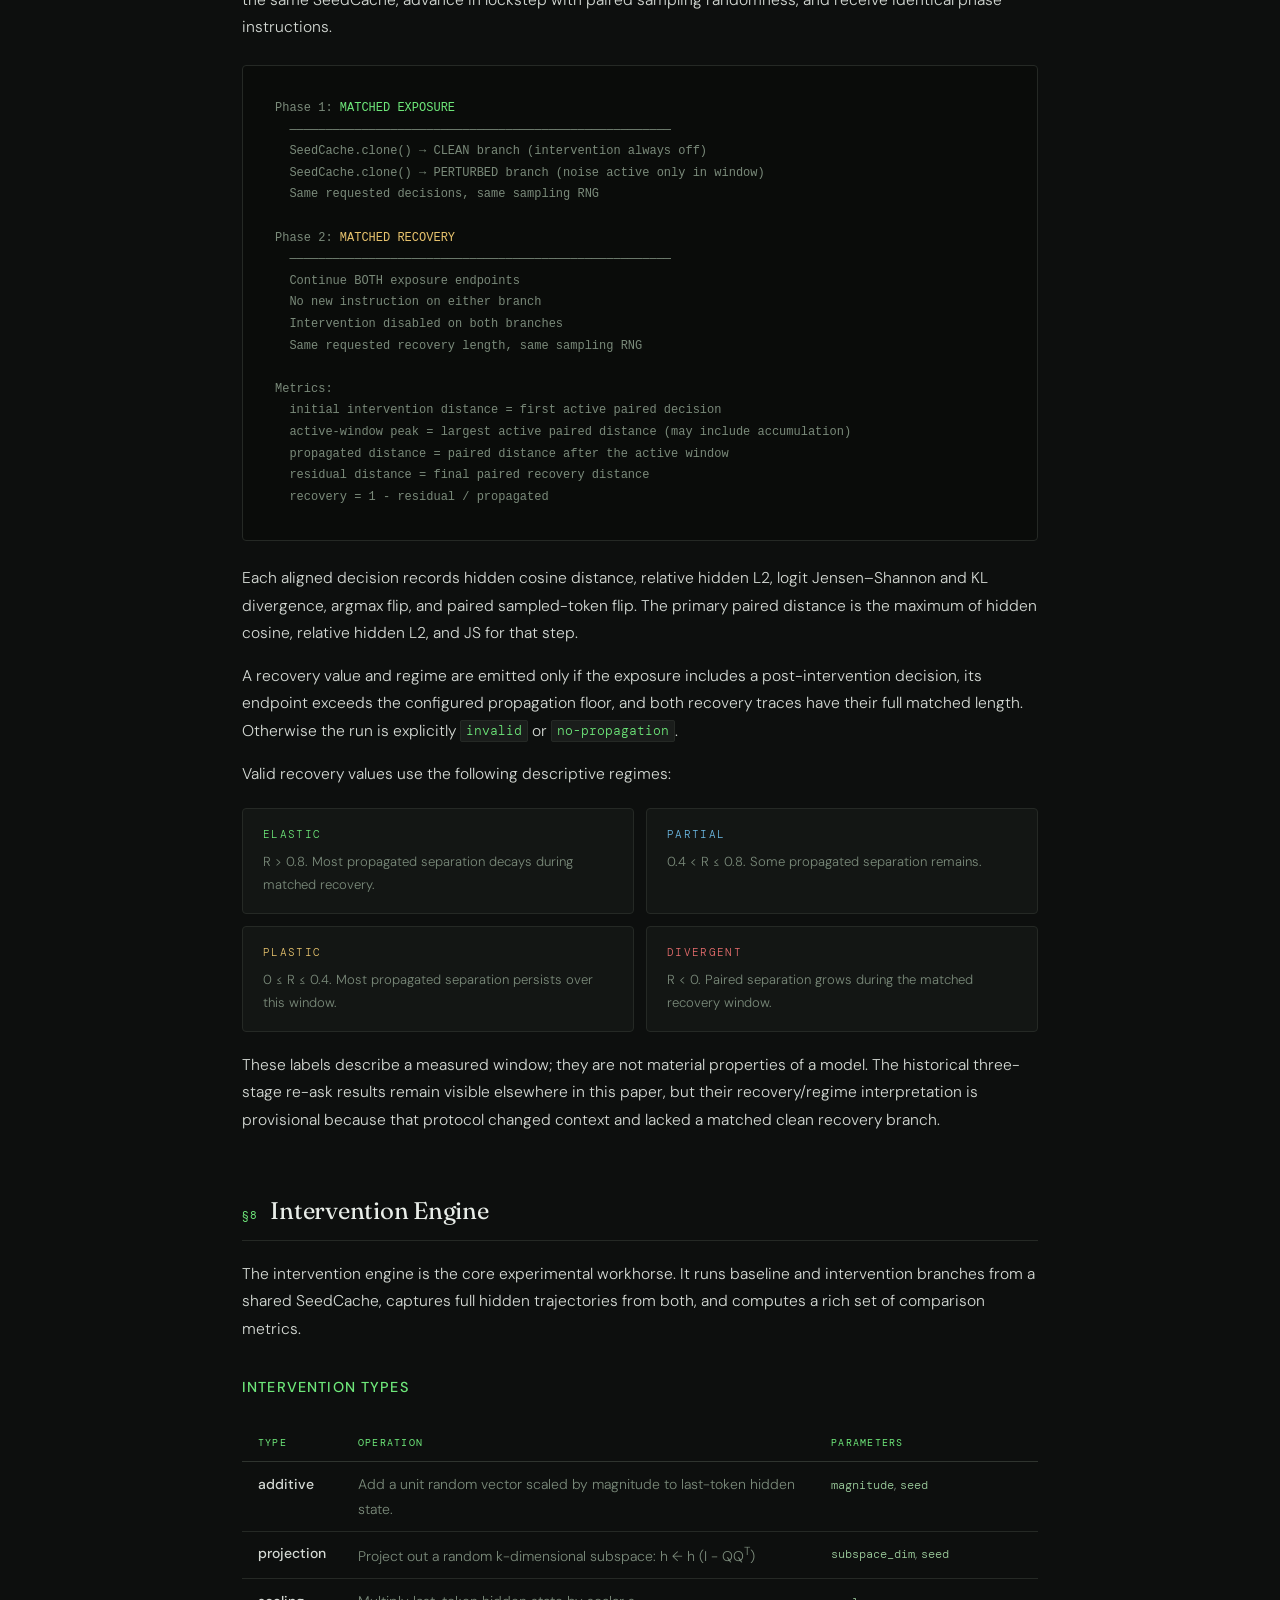
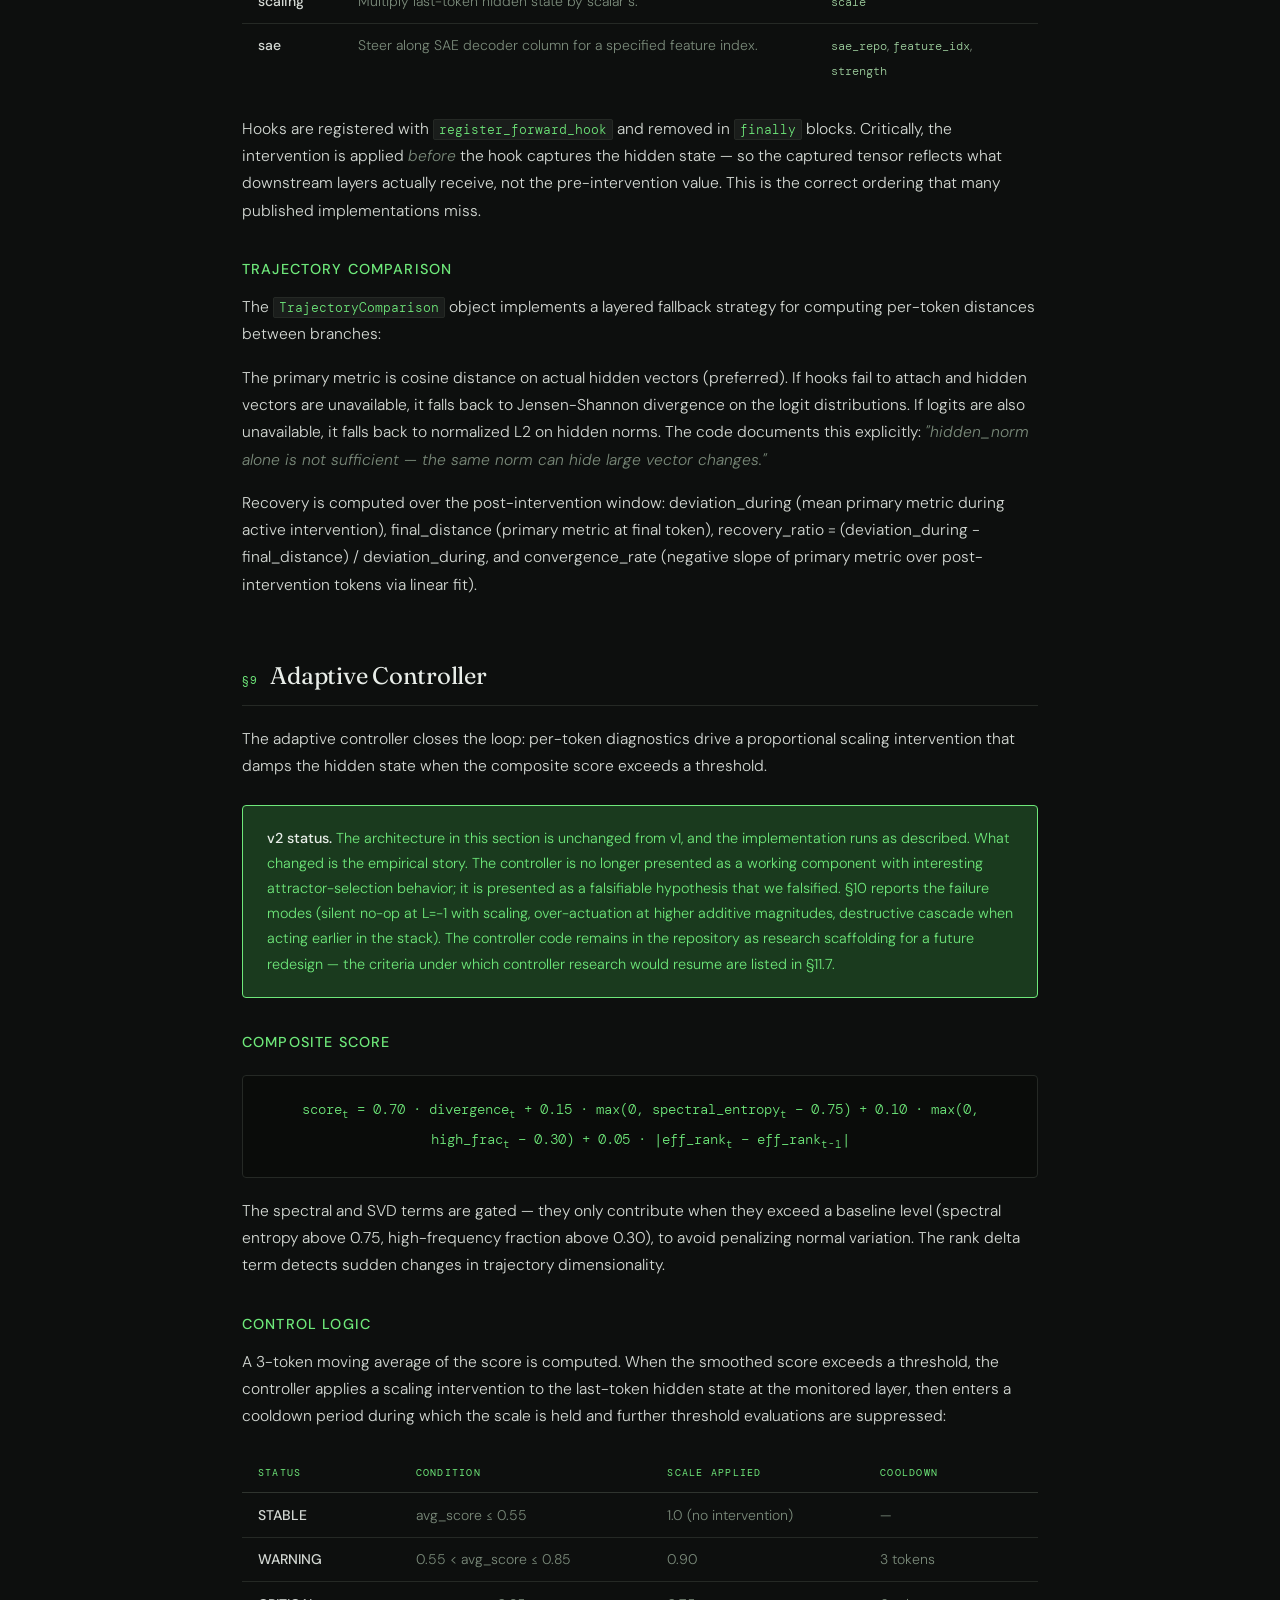
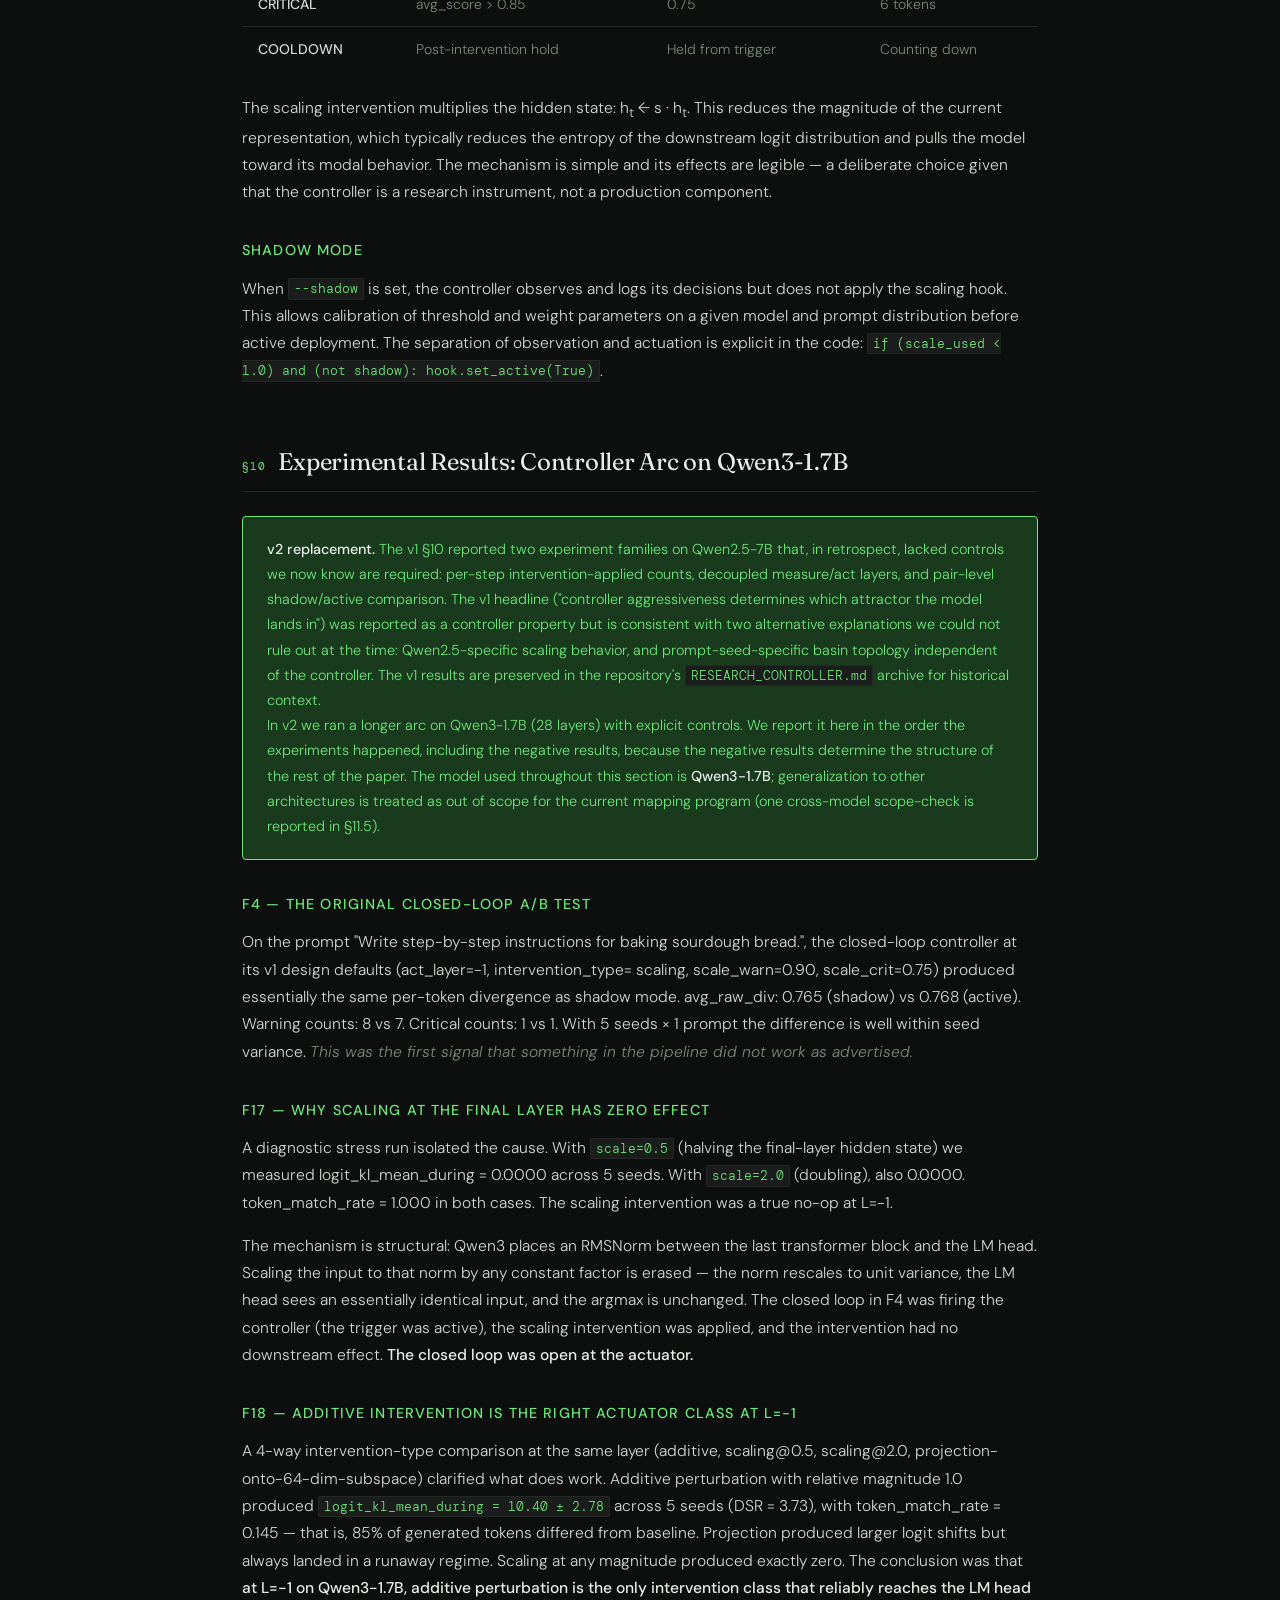
==== commit d04ffde1: "docs: record M3R basin calibration" ====
--- a/docs/observer_paper.html
+++ b/docs/observer_paper.html
@@ -526,8 +526,12 @@
     block and final RMSNorm. It found that raw L2 amplification, normalized
     structural disturbance, and output disruption are not interchangeable.
     Final RMSNorm erases radial final-layer scaling but preserves directional
-    additive change. F34 records the scoped result; Q3's causal protocol is
-    next and controller work remains paused.
+    additive change. F34 records the scoped result. A subsequent 60-run Q3
+    suite continued verified clean and perturbed branches across ten prompts.
+    It observed improve, degrade, and tie outcomes under frozen task rubrics,
+    but a clean pre-flip predictor reached only 0.571 mean whole-prompt-held-out
+    AUROC, below the prespecified 0.70 gate. F35 records that measured negative
+    result; controller work remains paused.
   </p>
 </div>
 
@@ -1629,6 +1633,37 @@
     not uniformly minimize prompt-slice flips. Q2 thus has a scoped
     mechanistic answer, not a controller-ready bounded-layer result.
   </p>
+
+  <h3>F35 — Causal basin mapping measures outcomes but misses its prediction gate</h3>
+  <p>
+    M3R rebuilt the historical controller-dependent basin proposal as
+    <code>causal-branch-continuation-v1</code>. It ran 60 Qwen3-1.7B cells:
+    ten prompts spanning factual, procedural, creative, reasoning, and code;
+    three seeds; and layer-27 relative additive magnitudes 0 and 0.30. Pass one
+    mapped 2,820 independent same-context local forks and selected at most one
+    early, middle, and late episode without reading continuation outcomes. Pass
+    two reset and exactly replayed the clean path, then continued clean and
+    perturbed branches for 48 tokens with the intervention disabled and paired
+    sampling randomness.
+  </p>
+  <p>
+    All 60 run hashes validated, and all 90 selected identity-control episodes
+    were exact ties. The active runs contained 69 selected sampled-token flips
+    and 21 no-flips. Under deterministic prompt-specific rubrics whose scorer
+    did not receive branch identity, sampled flips produced 31 improvements,
+    11 degradations, and 27 ties. These labels mean higher or lower declared
+    task-rubric score, not universal semantic quality.
+  </p>
+  <p>
+    A predictor restricted to clean pre-flip/context features used 42 non-tie
+    sampled-flip rows and held out each complete prompt. Five prompts contained
+    both labels; mean held-out AUROC was 0.571 (range 0.000–0.889), below the
+    prespecified 0.70 gate. The procedural slice produced 12 improve, 0
+    degrade, and 6 tie outcomes across two prompts and three seeds, but both
+    procedural holdouts lacked negative examples. That slice is a
+    preregistered replication target, not a replacement success criterion.
+    Q3 is therefore a measured negative and the controller remains paused.
+  </p>
 </section>
 
 <section>
@@ -1664,7 +1699,7 @@
           <td><strong>Q3</strong></td>
           <td>Basin structure: when does a flip improve vs. degrade output?</td>
           <td>Pre-flip generation feature predicts improve-vs-degrade with AUROC ≥ 0.7 on Qwen3-1.7B.</td>
-          <td>Protocol rebuild next</td>
+          <td><strong>Measured negative: mean prompt-held-out AUROC 0.571 (F35)</strong></td>
         </tr>
       </tbody>
     </table>
@@ -1750,8 +1785,10 @@
     <strong>Target-model calibration is narrow.</strong> F32/F33 cover
     Qwen3-1.7B, three seeds, two prompts, one branchpoint layer, one hysteresis
     layer, and the reported magnitudes. F34 adds five seeds, four injection
-    depths, and two intervention families, but still only two prompts and one
-    model. Cross-model and broad prompt-class claims remain open.
+    depths, and two intervention families, but still only two prompts. F35
+    adds ten prompts across five declared classes, but still only three seeds,
+    one model, one active magnitude, and at most three selected episodes per
+    run. Cross-model claims remain open.
   </p>
   <p>
     <strong>Prompt-class diversity.</strong> The repaired F32 suite reran one
@@ -1768,11 +1805,13 @@
     sampled token is unchanged.
   </p>
   <p>
-    <strong>Basin-outcome evaluation is not yet rebuilt.</strong> F32 predicts
-    local flippability and F34 maps local propagation; neither says whether a
-    continued perturbed branch is semantically better. Historical M3.1 depended
-    on controller shadow/active runs. The replacement must use verified
-    branchpoint continuations and declared prompt-specific outcome evaluators.
+    <strong>Basin-outcome labels are operational and uneven.</strong> F35
+    rebuilt the causal continuation protocol and used frozen prompt-specific
+    evaluators, but those scores are not universal semantic-quality judgments.
+    Only 42 sampled-flip episodes had a non-tie binary outcome; four prompt
+    holdouts lacked one class, and the palindrome code rubric tied every
+    selected episode. Broader prompts and improved rubric resolution must be
+    frozen before replication.
   </p>
   <p>
     <strong>Asserted controller weights.</strong> The 70/15/10/5 weighting in the v1
@@ -1857,11 +1896,11 @@
   </p>
 
   <p>
-    <strong>Foundation-first work queued.</strong> M1R, MHR, and Q2 propagation
-    calibration are complete. The next task is M3R: a controller-independent
-    branch-continuation protocol with explicit outcome evaluation across five
-    prompt classes. No controller rows will be used as causal branchpoint or
-    basin-outcome labels.
+    <strong>Foundation-first calibration complete.</strong> M1R, MHR, Q2
+    propagation, and M3R causal basin mapping are complete on Qwen3-1.7B. The
+    next honest basin task, if pursued, is a preregistered prompt-breadth and
+    evaluator-resolution replication—not controller redesign. No controller
+    rows are accepted as causal branchpoint or basin-outcome labels.
   </p>
 </section>
 
@@ -1894,10 +1933,13 @@
     sharper open question. The active runtime now supports canonical events,
     authoritative provenance, independent local branchpoint forks, matched
     exposure/recovery traces, direct diagnostic baselines, and deterministic
-    validation. The historical AUROC predictor is not retained as a positive
-    finding because its target labels were cascading. The mapping program in
-    §12 organizes the calibration needed to determine whether a genuine local
-    predictor exists, with explicit criteria for reopening controller work.
+    validation, per-layer propagation capture, exact clean replay, and paired
+    branch continuation with declared outcome rubrics. The historical AUROC
+    predictor is not retained as a positive finding because its target labels
+    were cascading. A repaired local predictor did clear a scoped Q1 AUROC
+    gate, while the Q3 better-versus-worse predictor missed its prompt-held-out
+    gate. The mapping program in §12 records both results with explicit
+    criteria for reopening controller work.
   </p>
 
   <p>
@@ -1919,7 +1961,7 @@
     claim — rather than continuing to tune it — was set by the author and
     implemented against artifacts that were jointly reviewed before being treated
     as evidence. All code, runs, and claims were human-reviewed against generated
-    artifacts. The complete F-numbered evidence chain (F1–F31) is preserved in
+    artifacts. The complete F-numbered evidence chain (F1–F35) is preserved in
     <code>RESEARCH_CONTROLLER.md</code>, <code>RESEARCH.md</code>, and
     <code>docs/OBSERVER_FOUNDATIONS.md</code> in the
     repository, with full per-experiment run identifiers so any claim in this paper
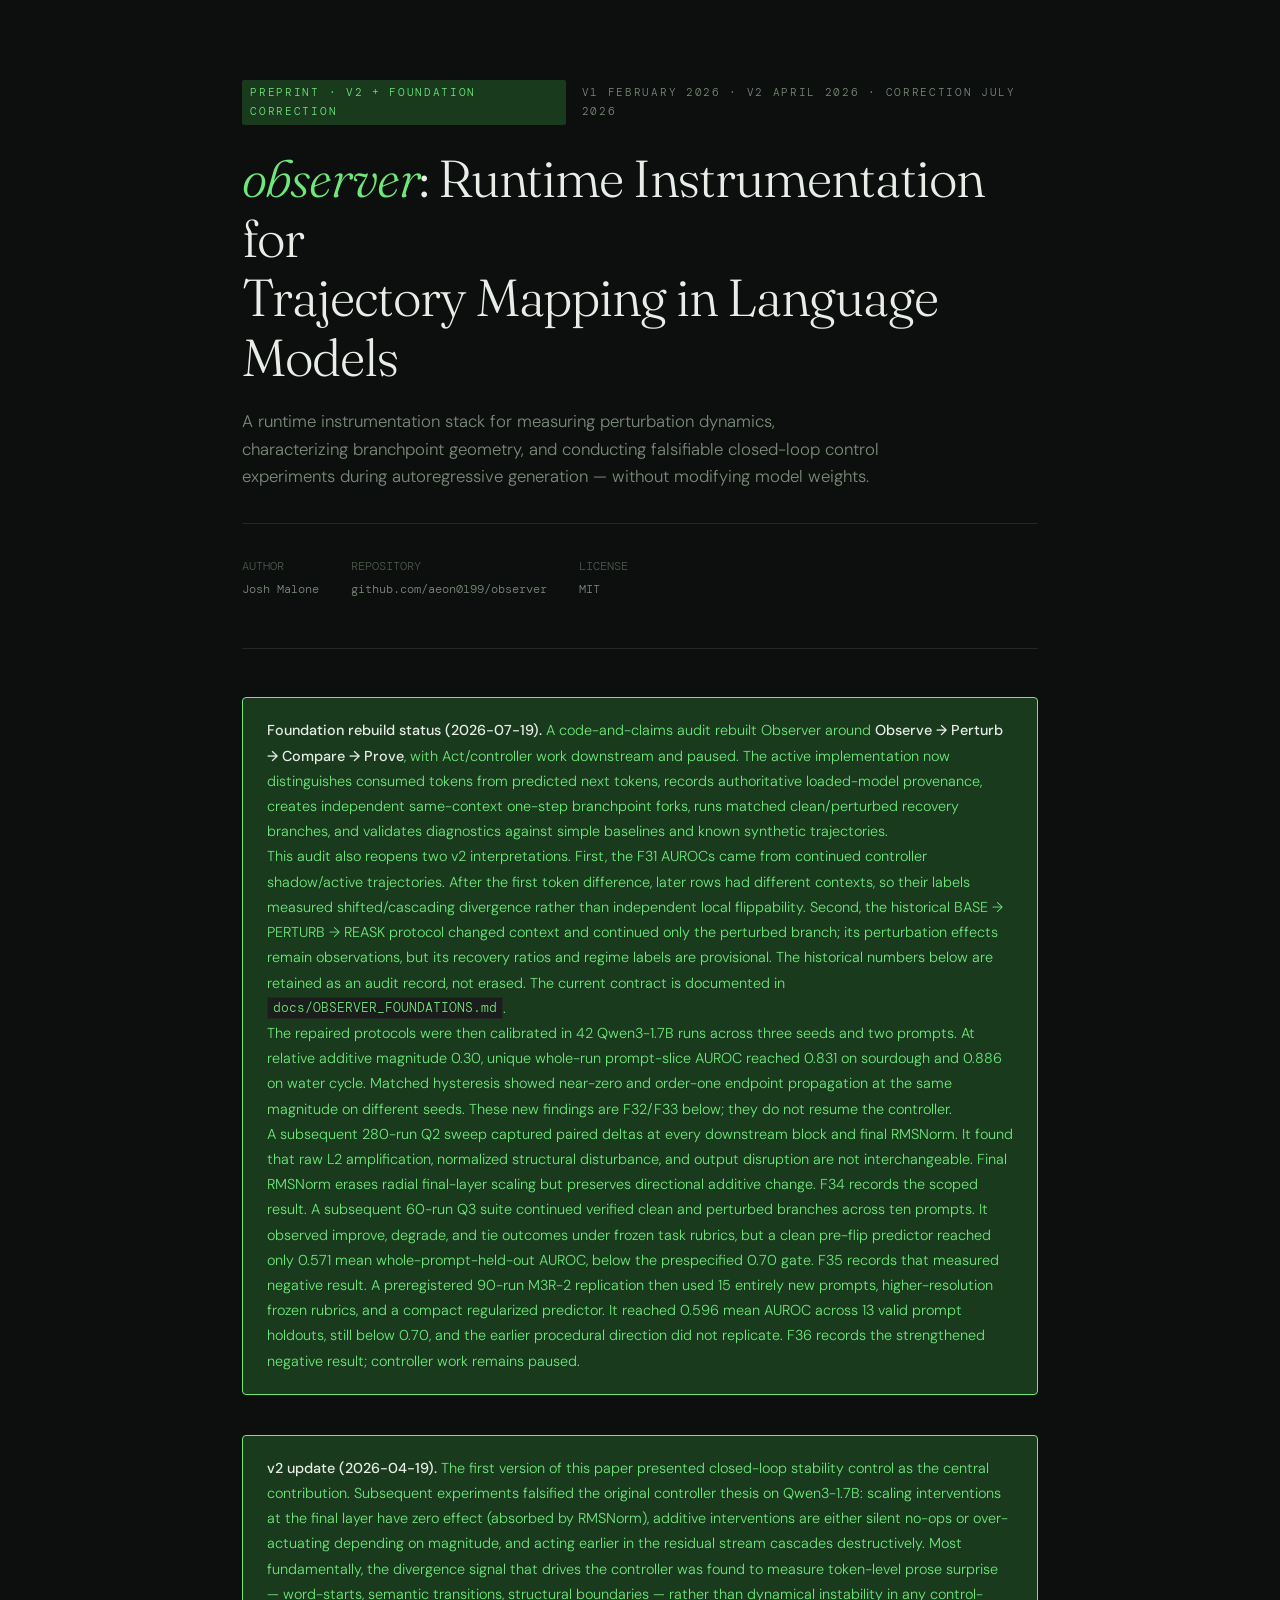
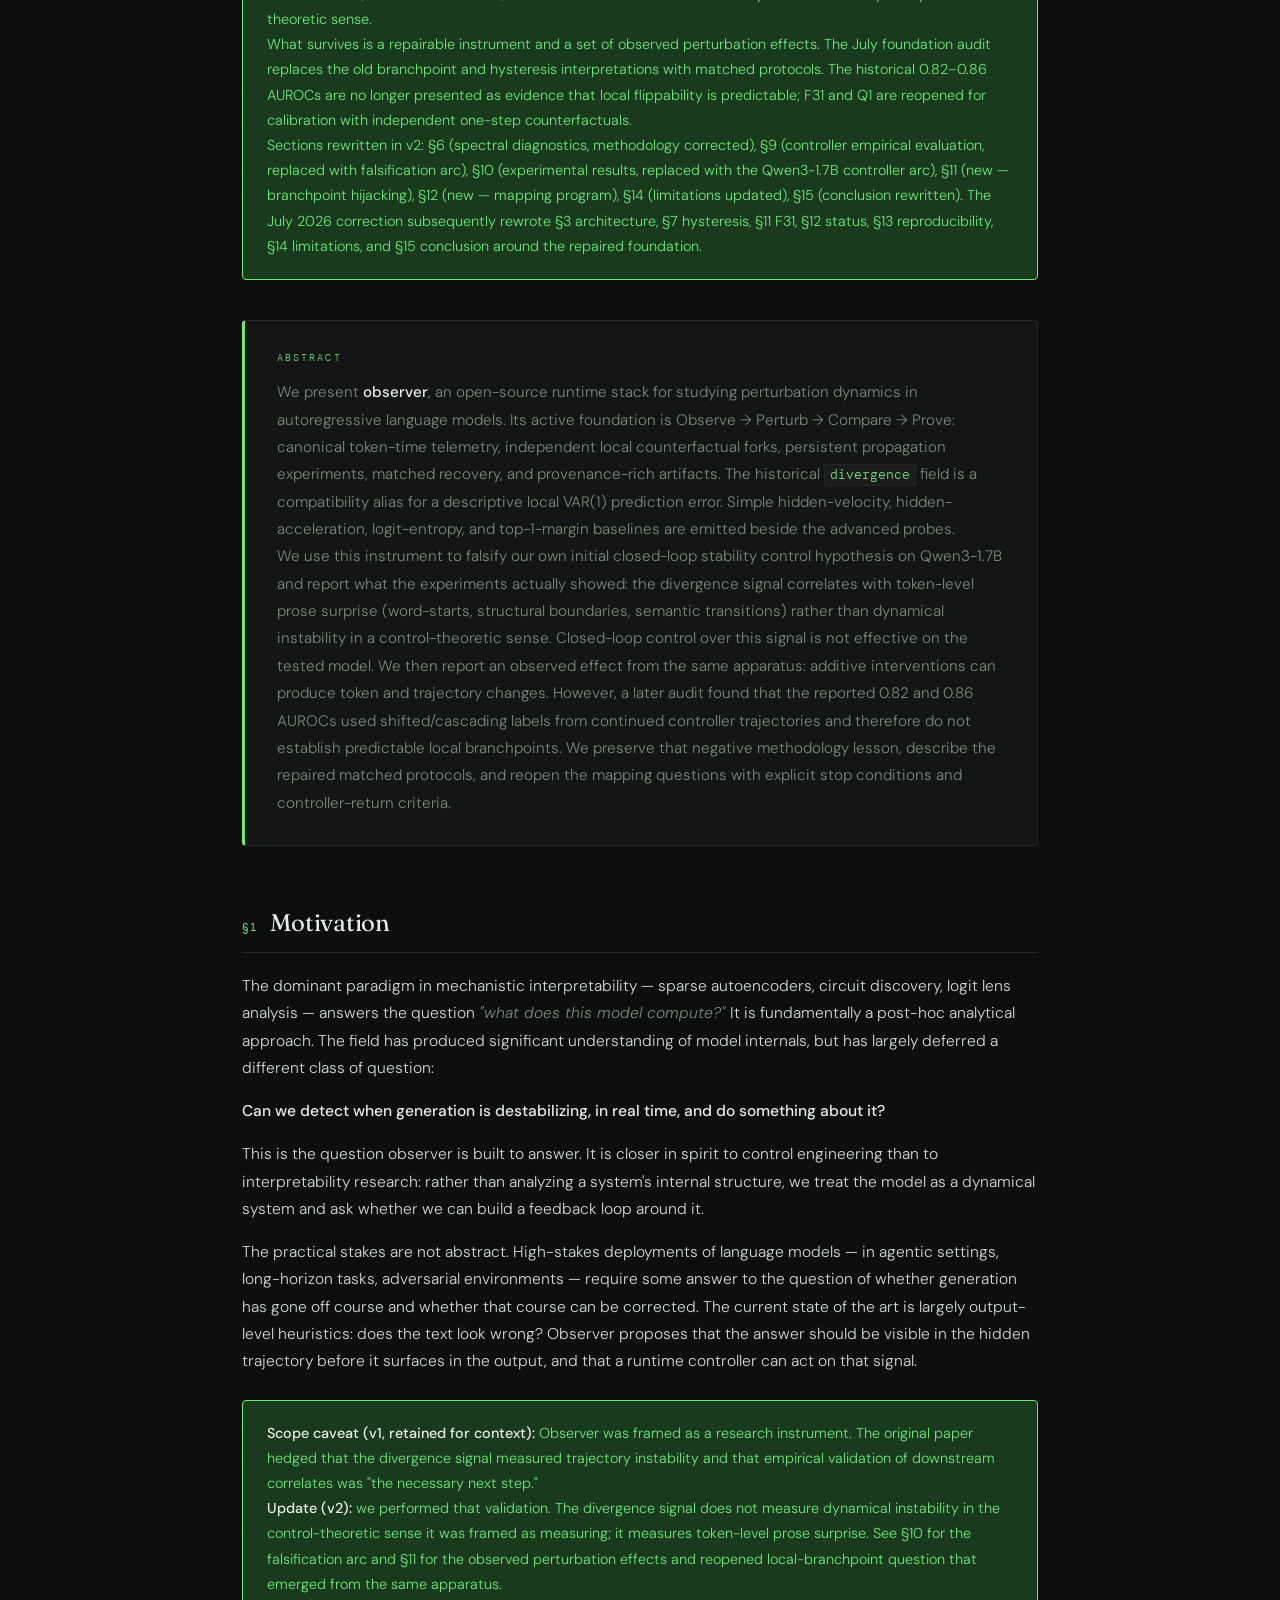
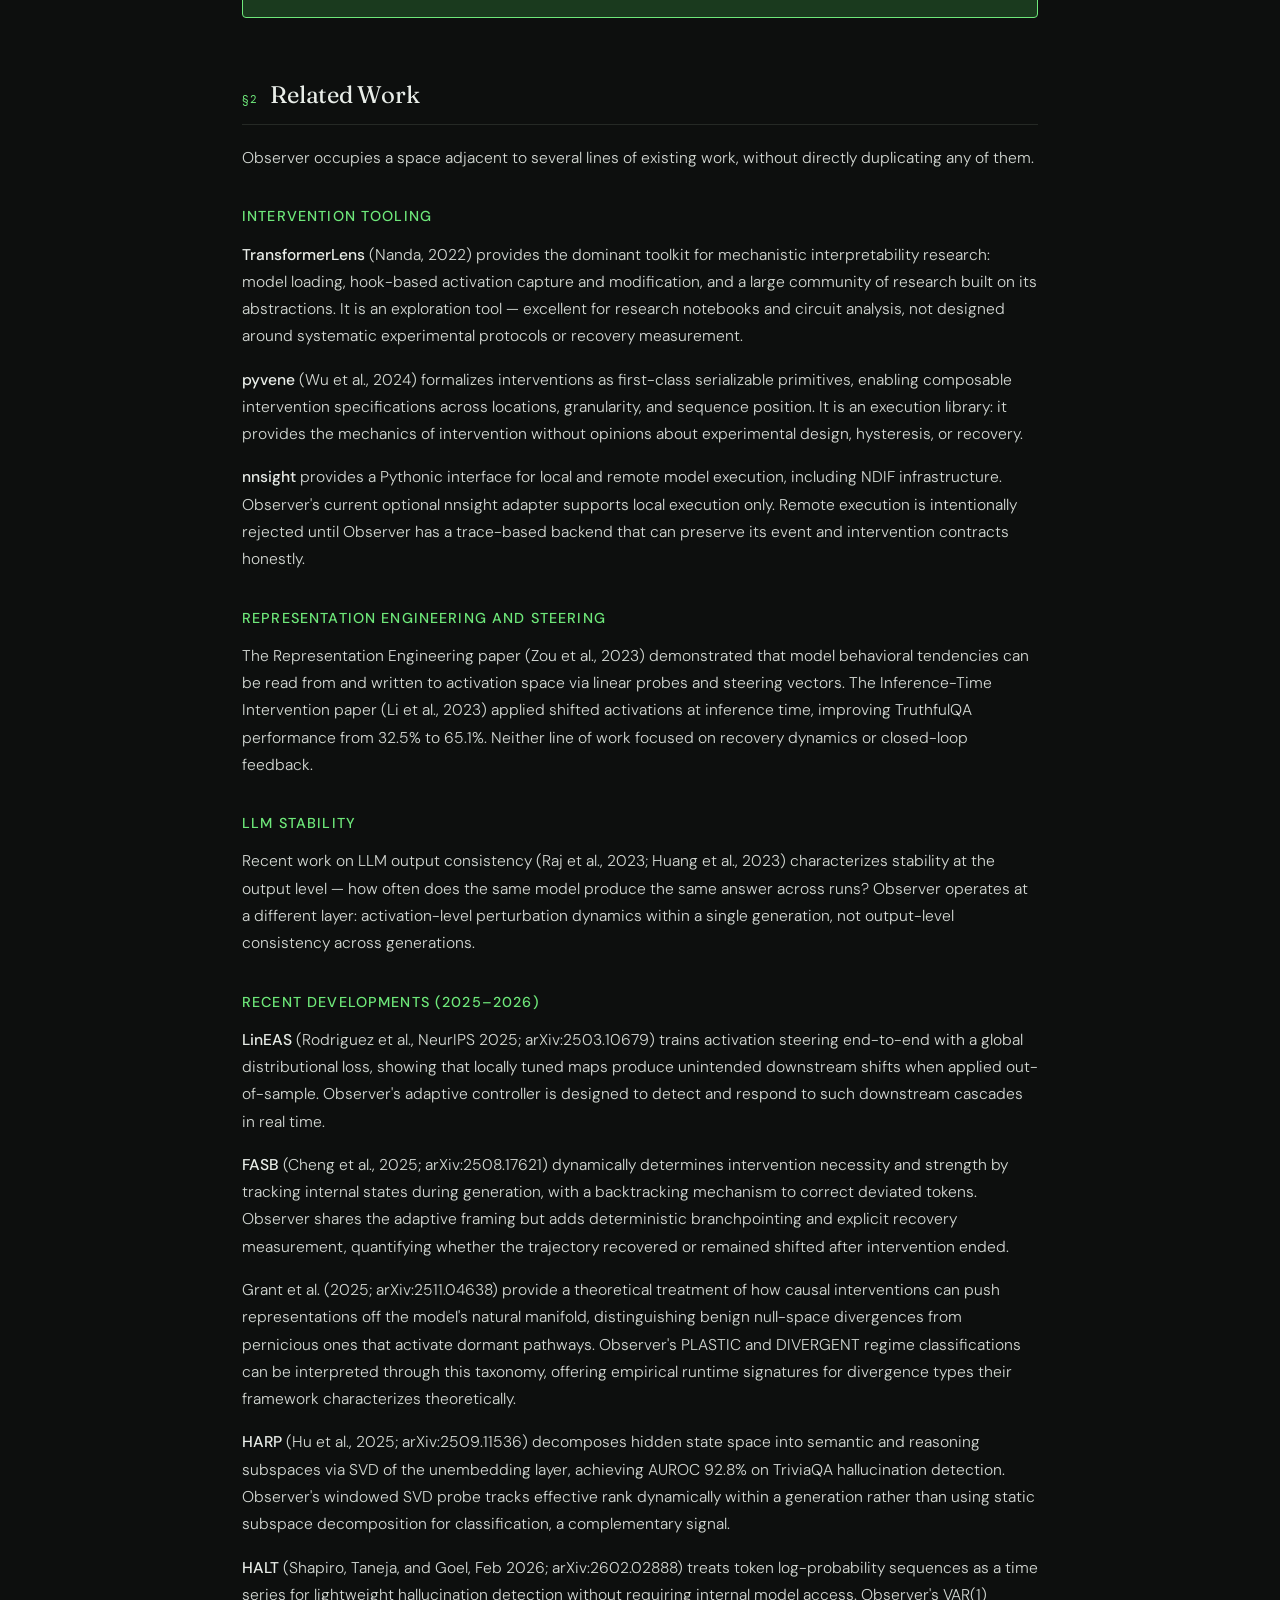
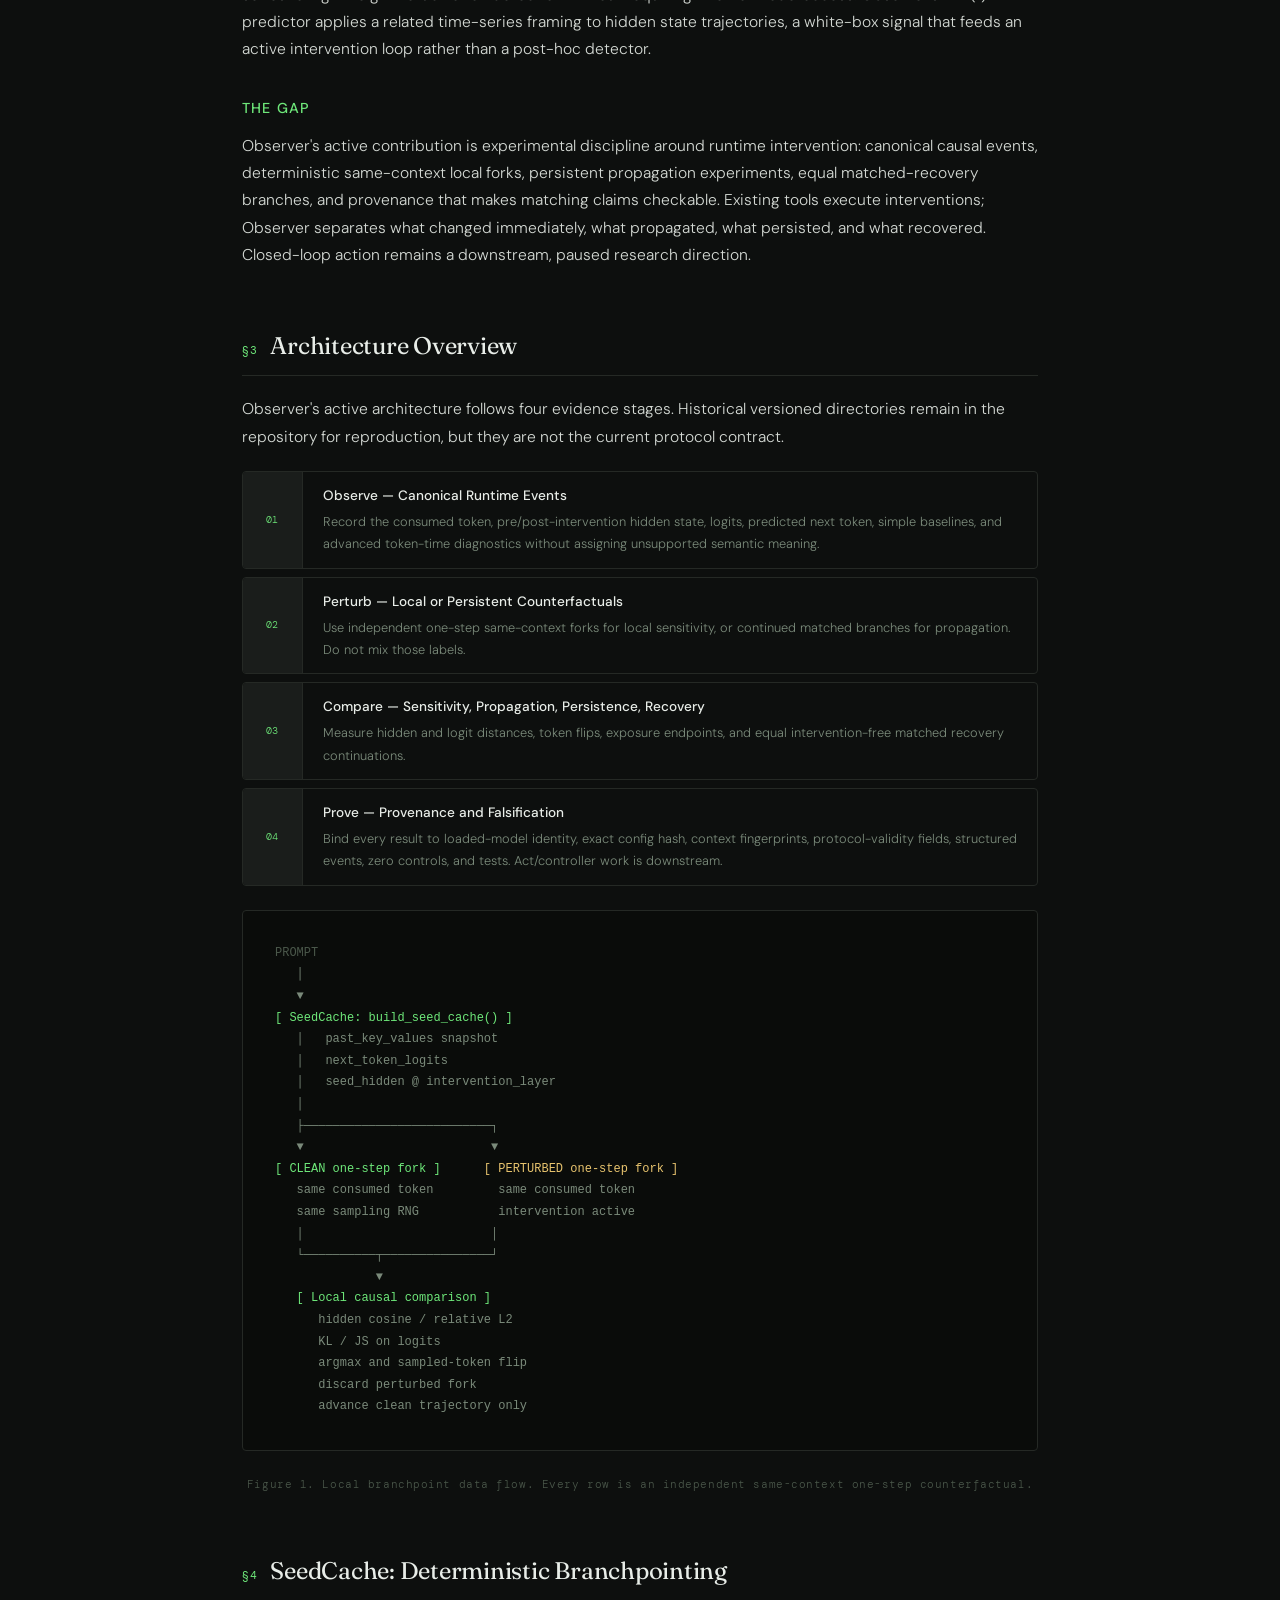
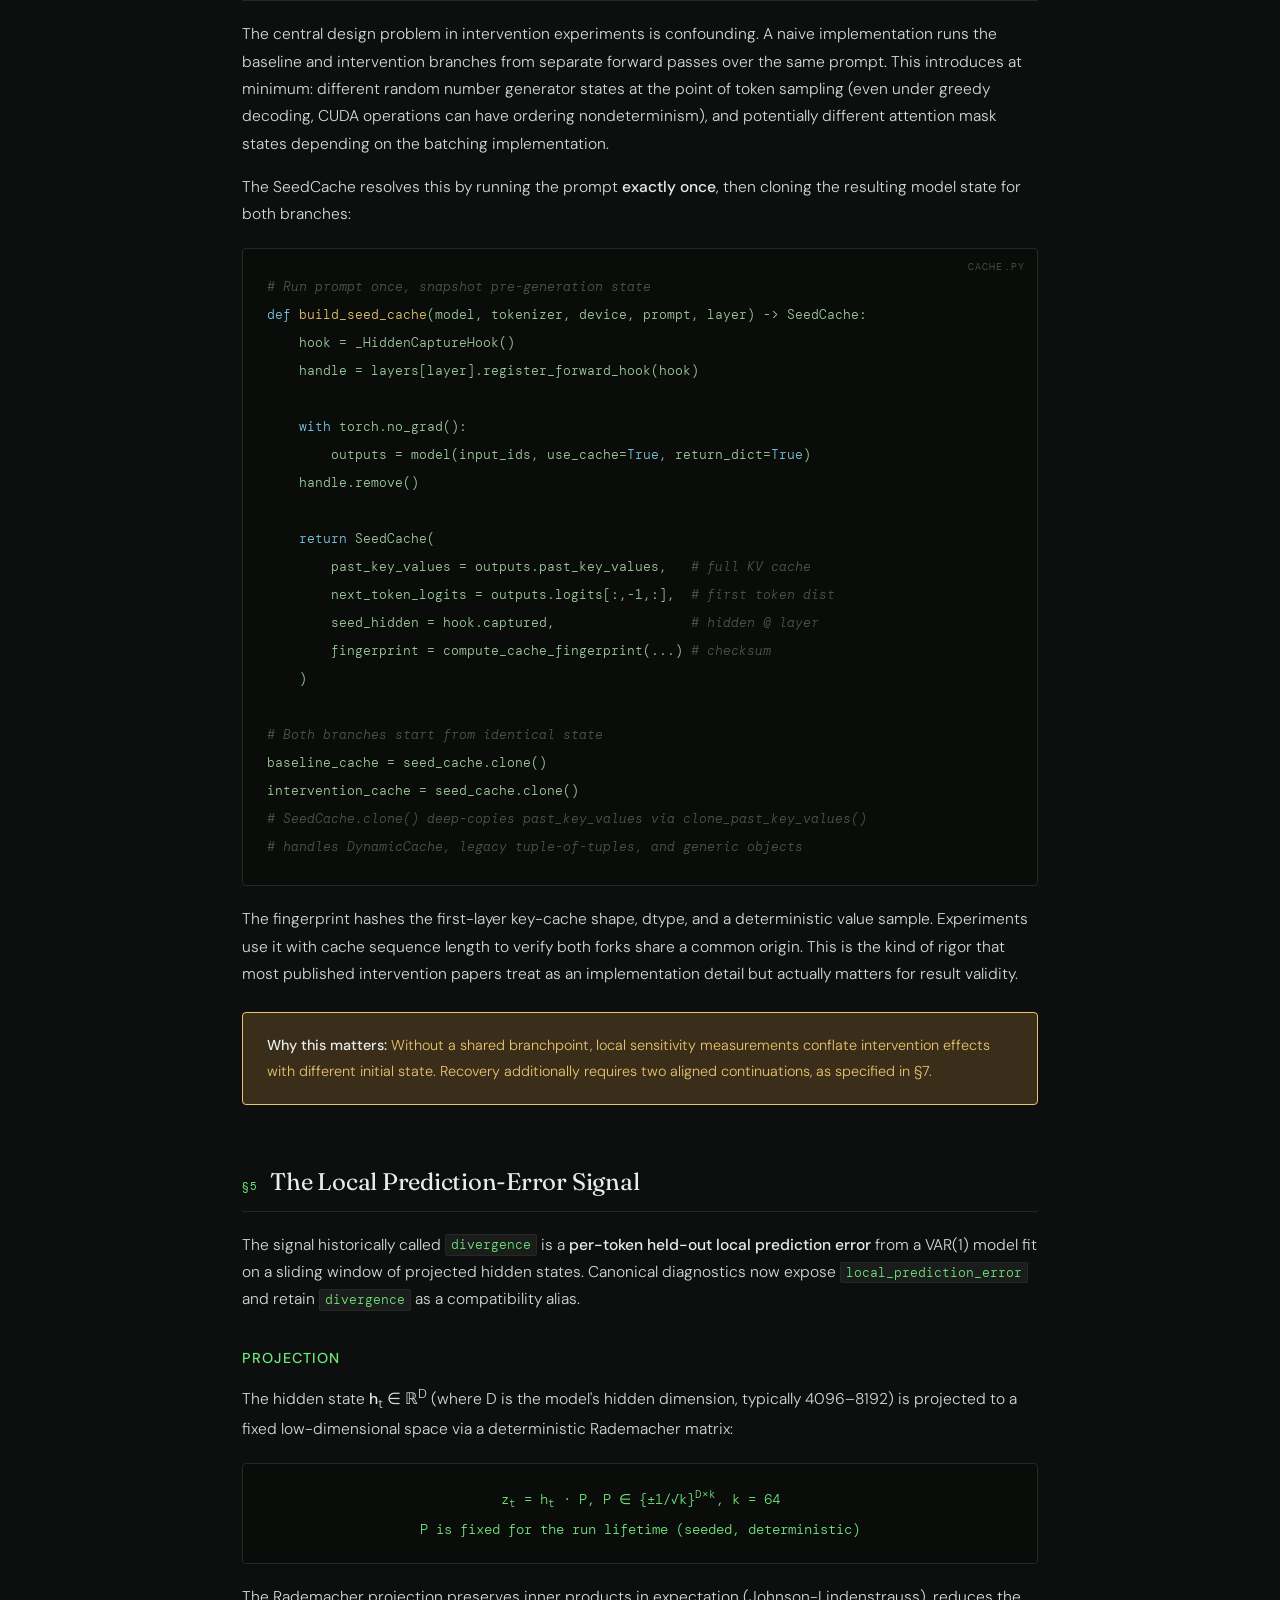
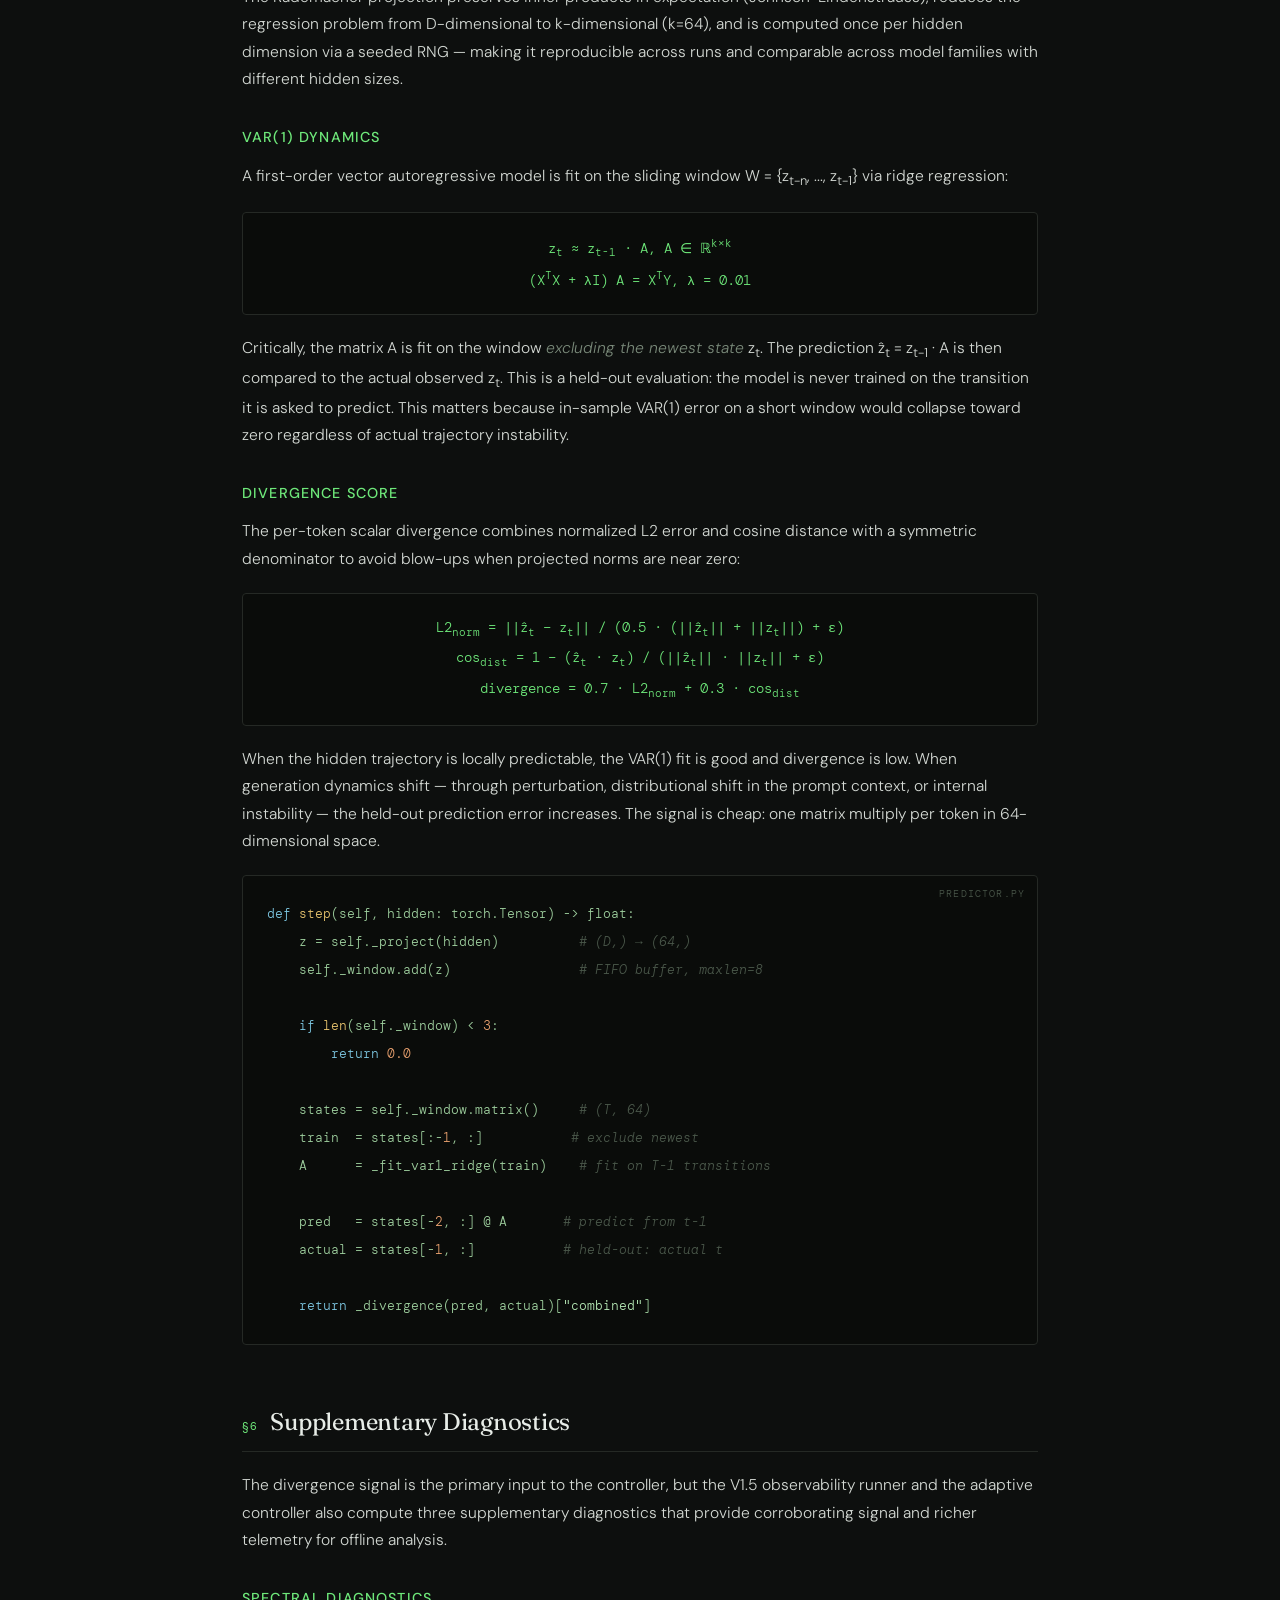
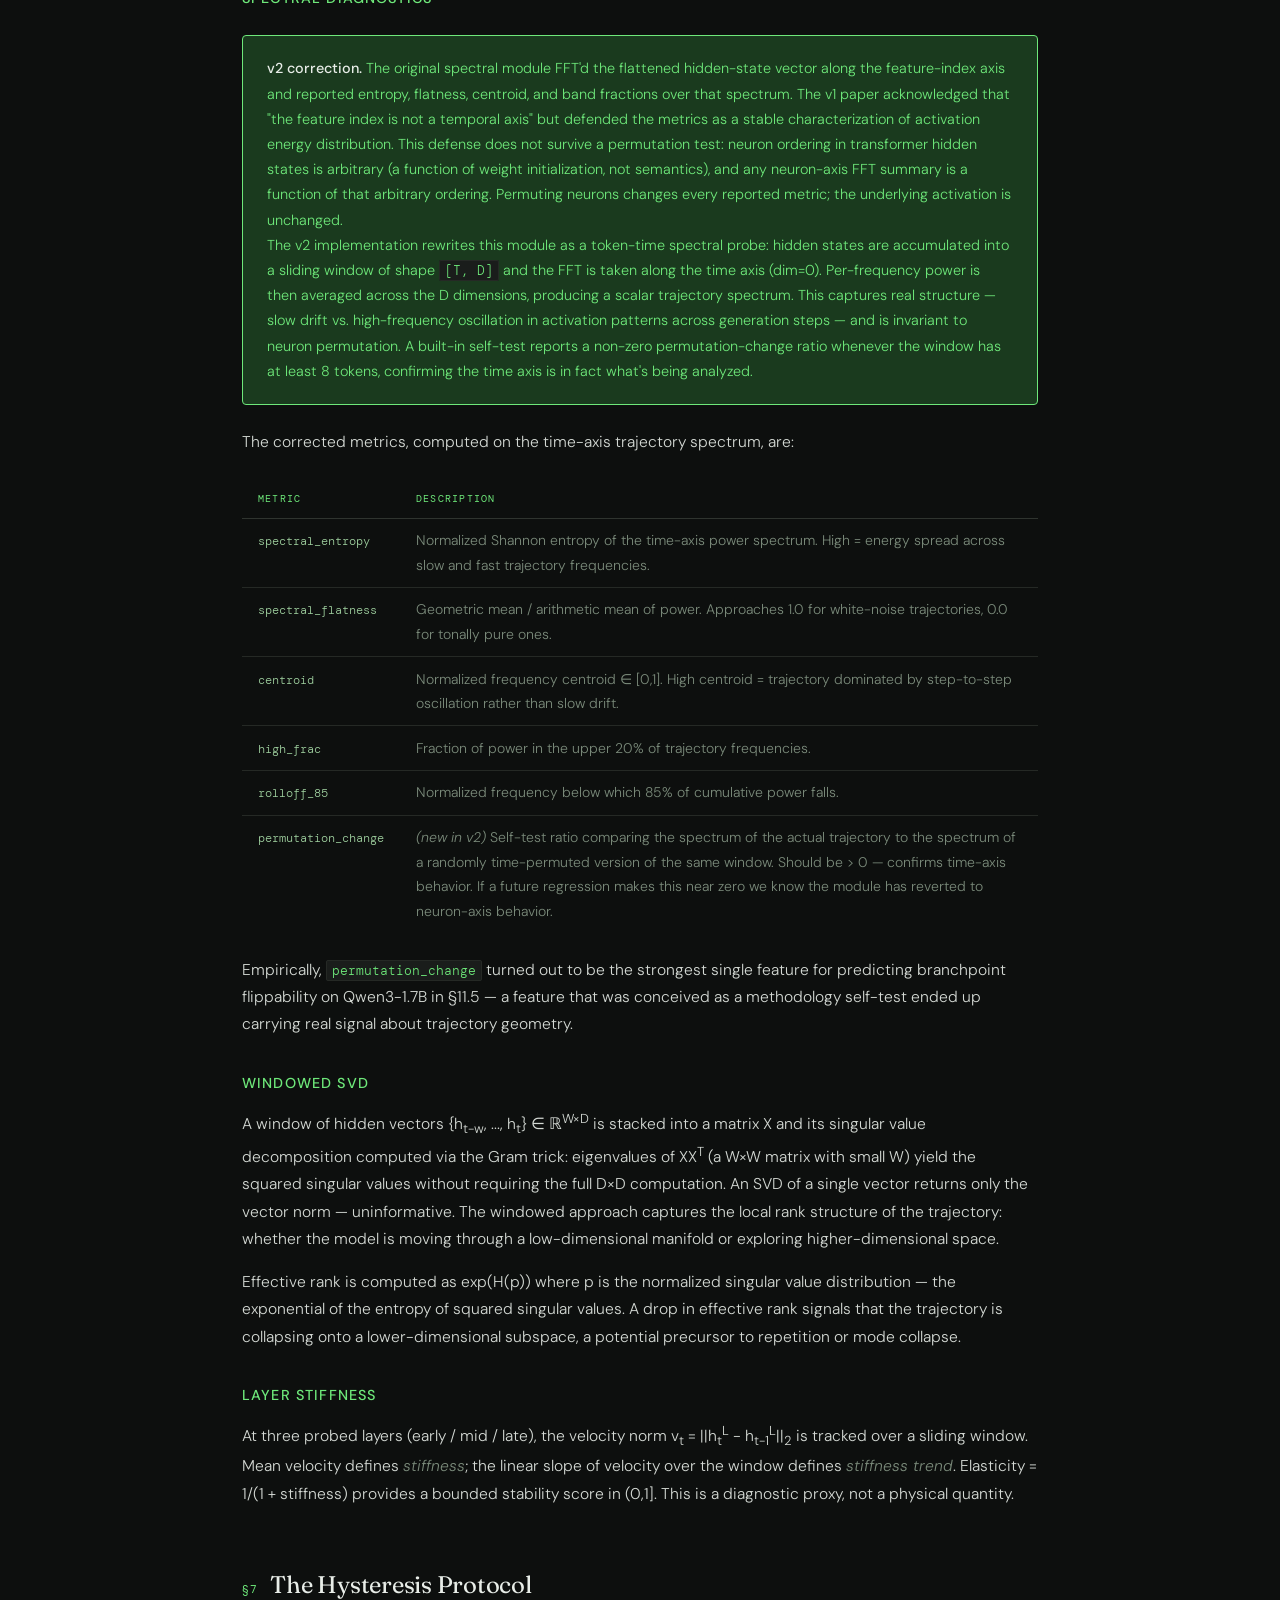
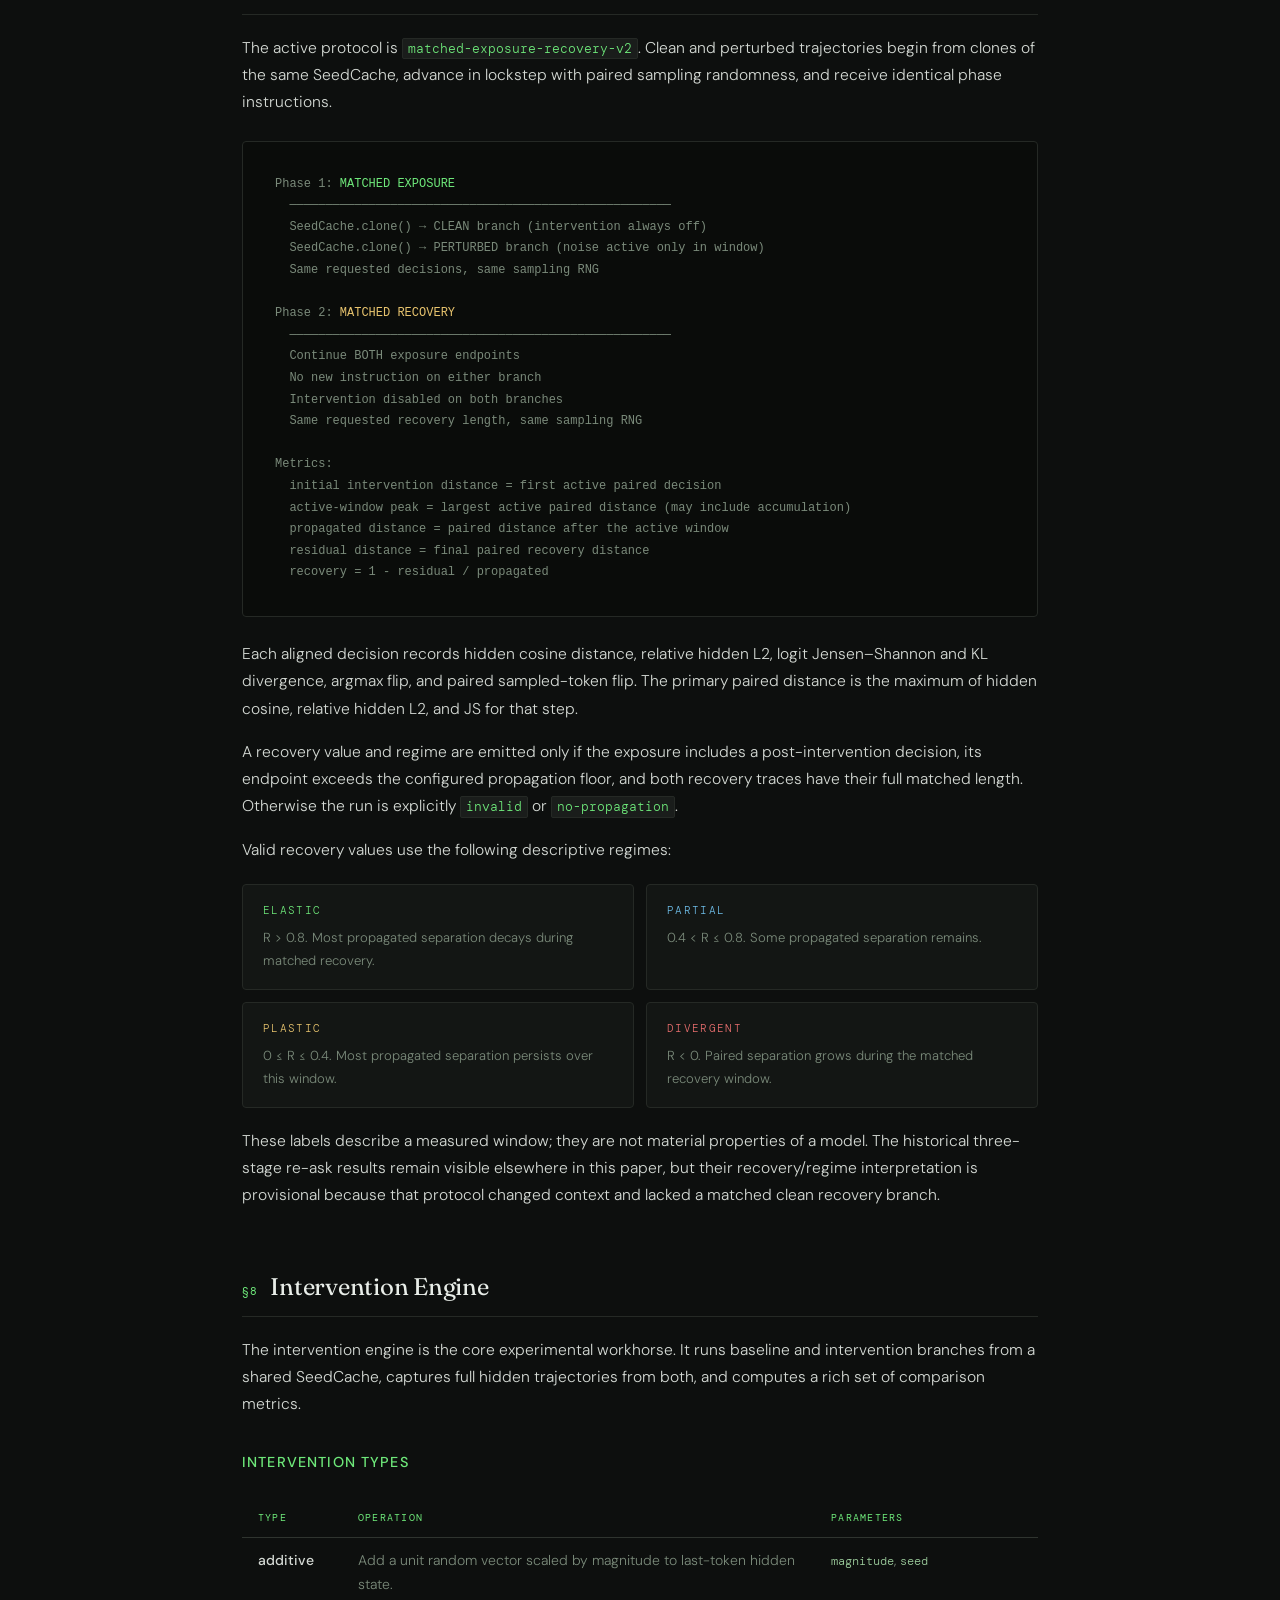
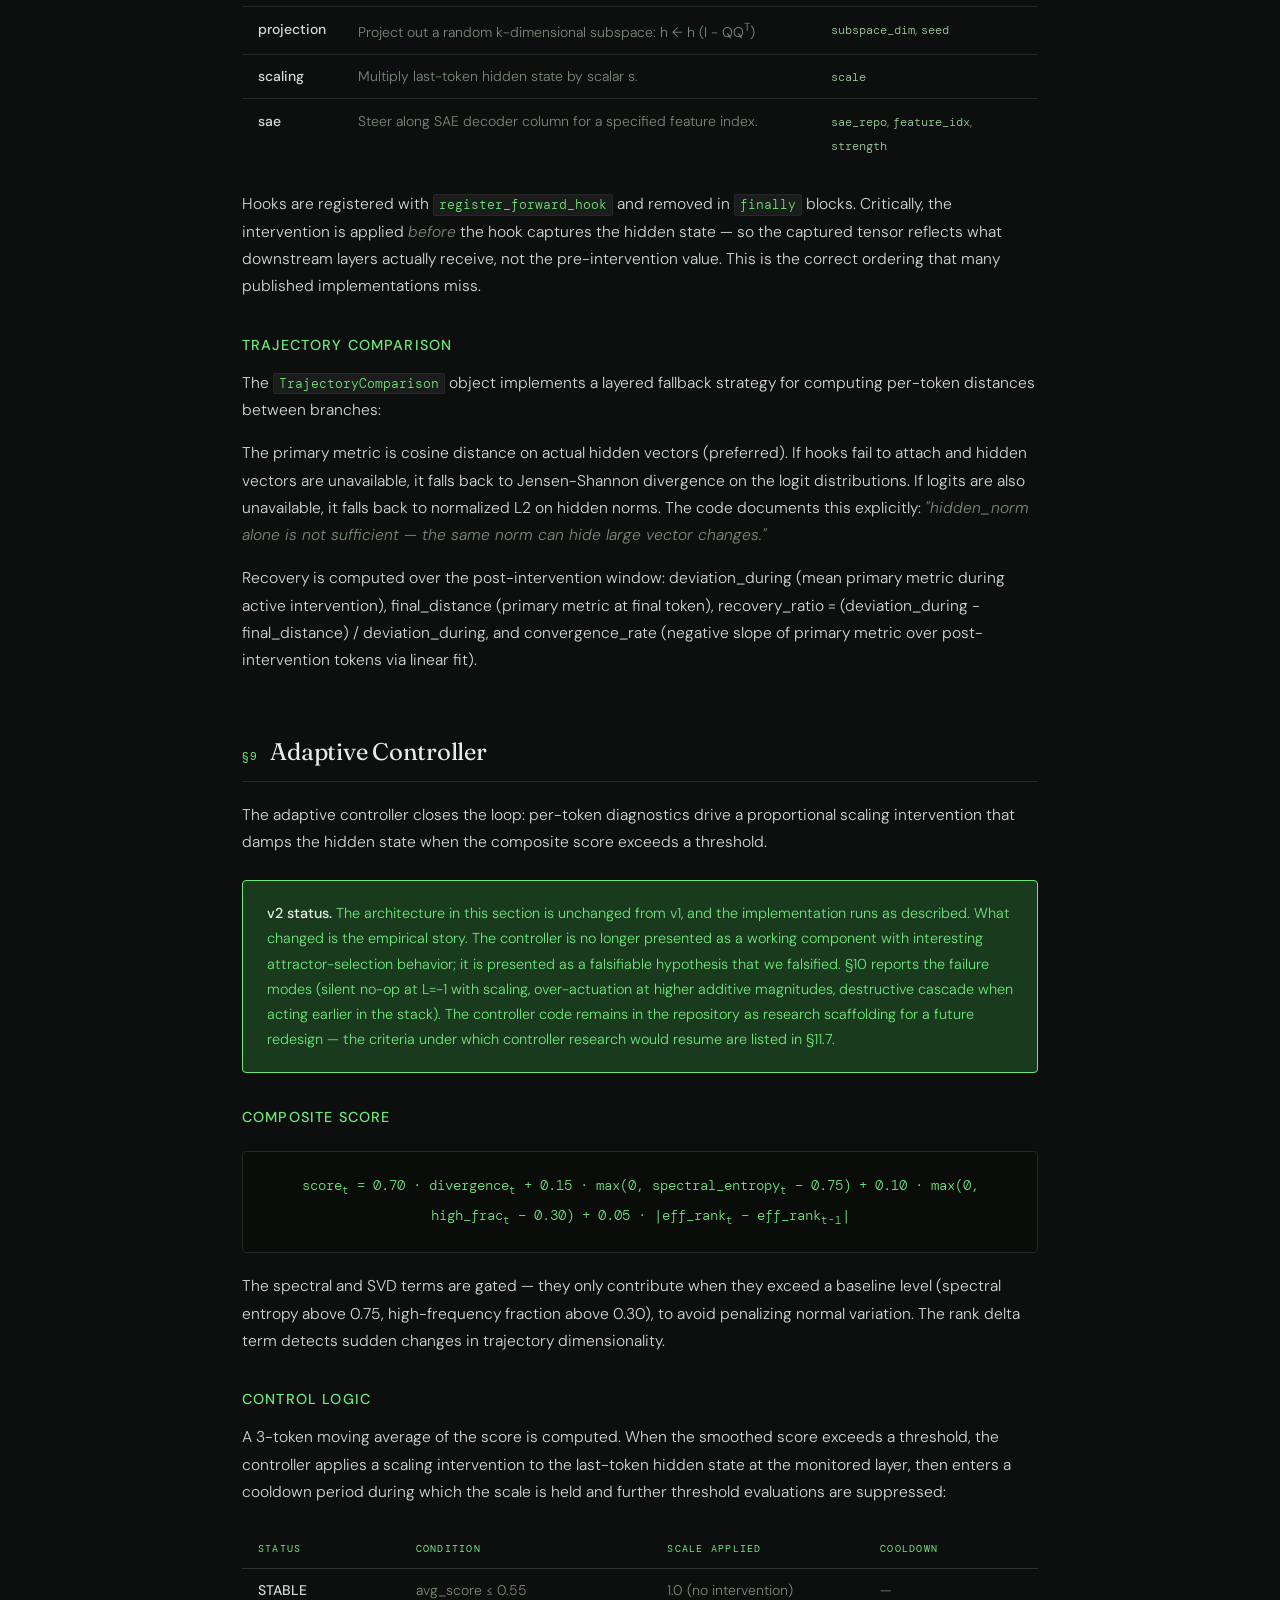
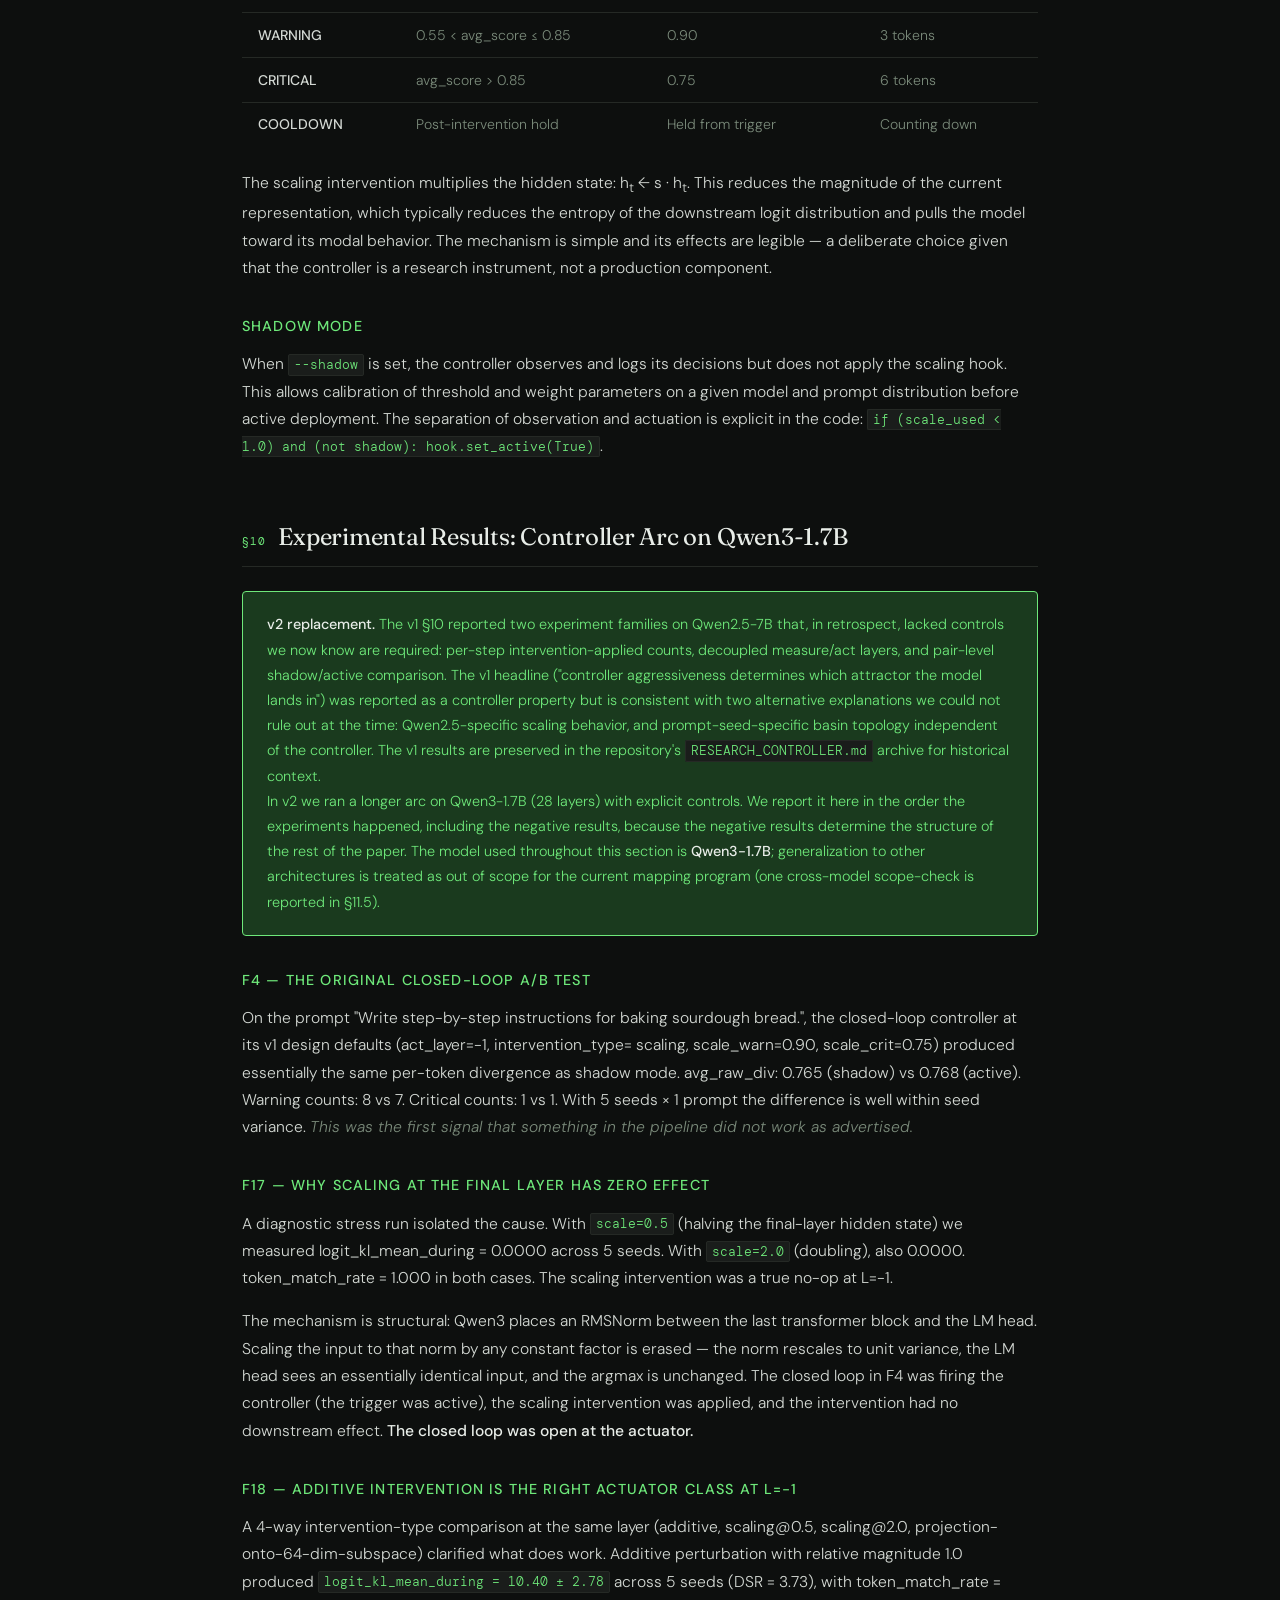
==== commit f5f50044: "docs: record M3R2 replication result" ====
--- a/docs/observer_paper.html
+++ b/docs/observer_paper.html
@@ -531,7 +531,12 @@
     It observed improve, degrade, and tie outcomes under frozen task rubrics,
     but a clean pre-flip predictor reached only 0.571 mean whole-prompt-held-out
     AUROC, below the prespecified 0.70 gate. F35 records that measured negative
-    result; controller work remains paused.
+    result. A preregistered 90-run M3R-2 replication then used 15 entirely new
+    prompts, higher-resolution frozen rubrics, and a compact regularized
+    predictor. It reached 0.596 mean AUROC across 13 valid prompt holdouts,
+    still below 0.70, and the earlier procedural direction did not replicate.
+    F36 records the strengthened negative result; controller work remains
+    paused.
   </p>
 </div>
 
@@ -1661,8 +1666,38 @@
     prespecified 0.70 gate. The procedural slice produced 12 improve, 0
     degrade, and 6 tie outcomes across two prompts and three seeds, but both
     procedural holdouts lacked negative examples. That slice is a
-    preregistered replication target, not a replacement success criterion.
-    Q3 is therefore a measured negative and the controller remains paused.
+    replication target, not a replacement success criterion; F36 later tested
+    it on fresh prompts and it did not replicate. Q3 is therefore a measured
+    negative and the controller remains paused.
+  </p>
+
+  <h3>F36 — M3R-2 prompt-breadth replication confirms the negative Q3 gate</h3>
+  <p>
+    M3R-2 froze its complete design before seeing replication data: 15 prompts
+    disjoint from M3R, three seeds, exact magnitude-zero controls, magnitude
+    0.30 at layer 27, 64 mapped tokens, 96 intervention-free continuation
+    tokens, and at most five outcome-blind episodes. The predictor was limited
+    to 23 declared clean pre-flip/context fields plus prompt class, with L2
+    regularization 0.05, whole-prompt holdout, a minimum of five valid splits,
+    and the unchanged 0.70 AUROC gate. Code outputs were parsed statically and
+    never executed.
+  </p>
+  <p>
+    All 90 run hashes and all 45 identity controls validated. The protocol
+    mapped 5,670 local branchpoints and retained 217 active episodes: 195
+    sampled-token flips and 22 no-flips. Sampled flips produced 67 improve, 49
+    degrade, and 79 tie outcomes under the task-specific rubrics. There were
+    116 eligible binary rows and 13 valid held-out prompts; mean held-out AUROC
+    was 0.596 (range 0.000–1.000), below 0.70. Two prompts lacking degradation
+    rows remained visible as invalid splits.
+  </p>
+  <p>
+    The original M3R procedural slice was 12 improve, 0 degrade, and 6 tie.
+    Three fresh procedural prompts produced 16 improve, 19 degrade, and 9 tie:
+    the procedural pattern did not replicate. M3R-2 therefore strengthens the
+    measured-negative Q3 conclusion without changing the goalpost. These labels
+    remain operational rubric outcomes, not universal semantic quality.
+    Controller work remains paused.
   </p>
 </section>
 
@@ -1699,7 +1734,7 @@
           <td><strong>Q3</strong></td>
           <td>Basin structure: when does a flip improve vs. degrade output?</td>
           <td>Pre-flip generation feature predicts improve-vs-degrade with AUROC ≥ 0.7 on Qwen3-1.7B.</td>
-          <td><strong>Measured negative: mean prompt-held-out AUROC 0.571 (F35)</strong></td>
+          <td><strong>Replicated negative: M3R-2 mean prompt-held-out AUROC 0.596 (F36)</strong></td>
         </tr>
       </tbody>
     </table>
@@ -1788,7 +1823,9 @@
     depths, and two intervention families, but still only two prompts. F35
     adds ten prompts across five declared classes, but still only three seeds,
     one model, one active magnitude, and at most three selected episodes per
-    run. Cross-model claims remain open.
+    run. F36 adds 15 entirely new prompts and at most five selected episodes,
+    but remains one model, one active magnitude, and three seeds. Cross-model
+    claims remain open.
   </p>
   <p>
     <strong>Prompt-class diversity.</strong> The repaired F32 suite reran one
@@ -1810,8 +1847,10 @@
     evaluators, but those scores are not universal semantic-quality judgments.
     Only 42 sampled-flip episodes had a non-tie binary outcome; four prompt
     holdouts lacked one class, and the palindrome code rubric tied every
-    selected episode. Broader prompts and improved rubric resolution must be
-    frozen before replication.
+    selected episode. F36's frozen v2 rubrics increased this to 116 binary rows
+    and 13 valid prompts, yet mean holdout AUROC remained 0.596. Its static code
+    contract can parse an extracted function without executing it, but does not
+    certify runtime correctness or general code quality.
   </p>
   <p>
     <strong>Asserted controller weights.</strong> The 70/15/10/5 weighting in the v1
@@ -1896,11 +1935,14 @@
   </p>
 
   <p>
-    <strong>Foundation-first calibration complete.</strong> M1R, MHR, Q2
-    propagation, and M3R causal basin mapping are complete on Qwen3-1.7B. The
-    next honest basin task, if pursued, is a preregistered prompt-breadth and
-    evaluator-resolution replication—not controller redesign. No controller
-    rows are accepted as causal branchpoint or basin-outcome labels.
+    <strong>Foundation-first calibration and Q3 replication complete.</strong>
+    M1R, MHR, Q2 propagation, M3R causal basin mapping, and M3R-2
+    prompt-breadth replication are complete on Qwen3-1.7B. The frozen
+    pre-flip predictor missed its Q3 gate twice, and the original procedural
+    direction did not replicate. Any further basin experiment should begin
+    with a new preregistered mechanistic question—not post-hoc feature tuning
+    or controller redesign. No controller rows are accepted as causal
+    branchpoint or basin-outcome labels.
   </p>
 </section>
 
@@ -1938,8 +1980,9 @@
     predictor is not retained as a positive finding because its target labels
     were cascading. A repaired local predictor did clear a scoped Q1 AUROC
     gate, while the Q3 better-versus-worse predictor missed its prompt-held-out
-    gate. The mapping program in §12 records both results with explicit
-    criteria for reopening controller work.
+    gate in M3R and again in the larger M3R-2 replication. The mapping program
+    in §12 records these results with explicit criteria for reopening
+    controller work.
   </p>
 
   <p>
@@ -1961,7 +2004,7 @@
     claim — rather than continuing to tune it — was set by the author and
     implemented against artifacts that were jointly reviewed before being treated
     as evidence. All code, runs, and claims were human-reviewed against generated
-    artifacts. The complete F-numbered evidence chain (F1–F35) is preserved in
+    artifacts. The complete F-numbered evidence chain (F1–F36) is preserved in
     <code>RESEARCH_CONTROLLER.md</code>, <code>RESEARCH.md</code>, and
     <code>docs/OBSERVER_FOUNDATIONS.md</code> in the
     repository, with full per-experiment run identifiers so any claim in this paper
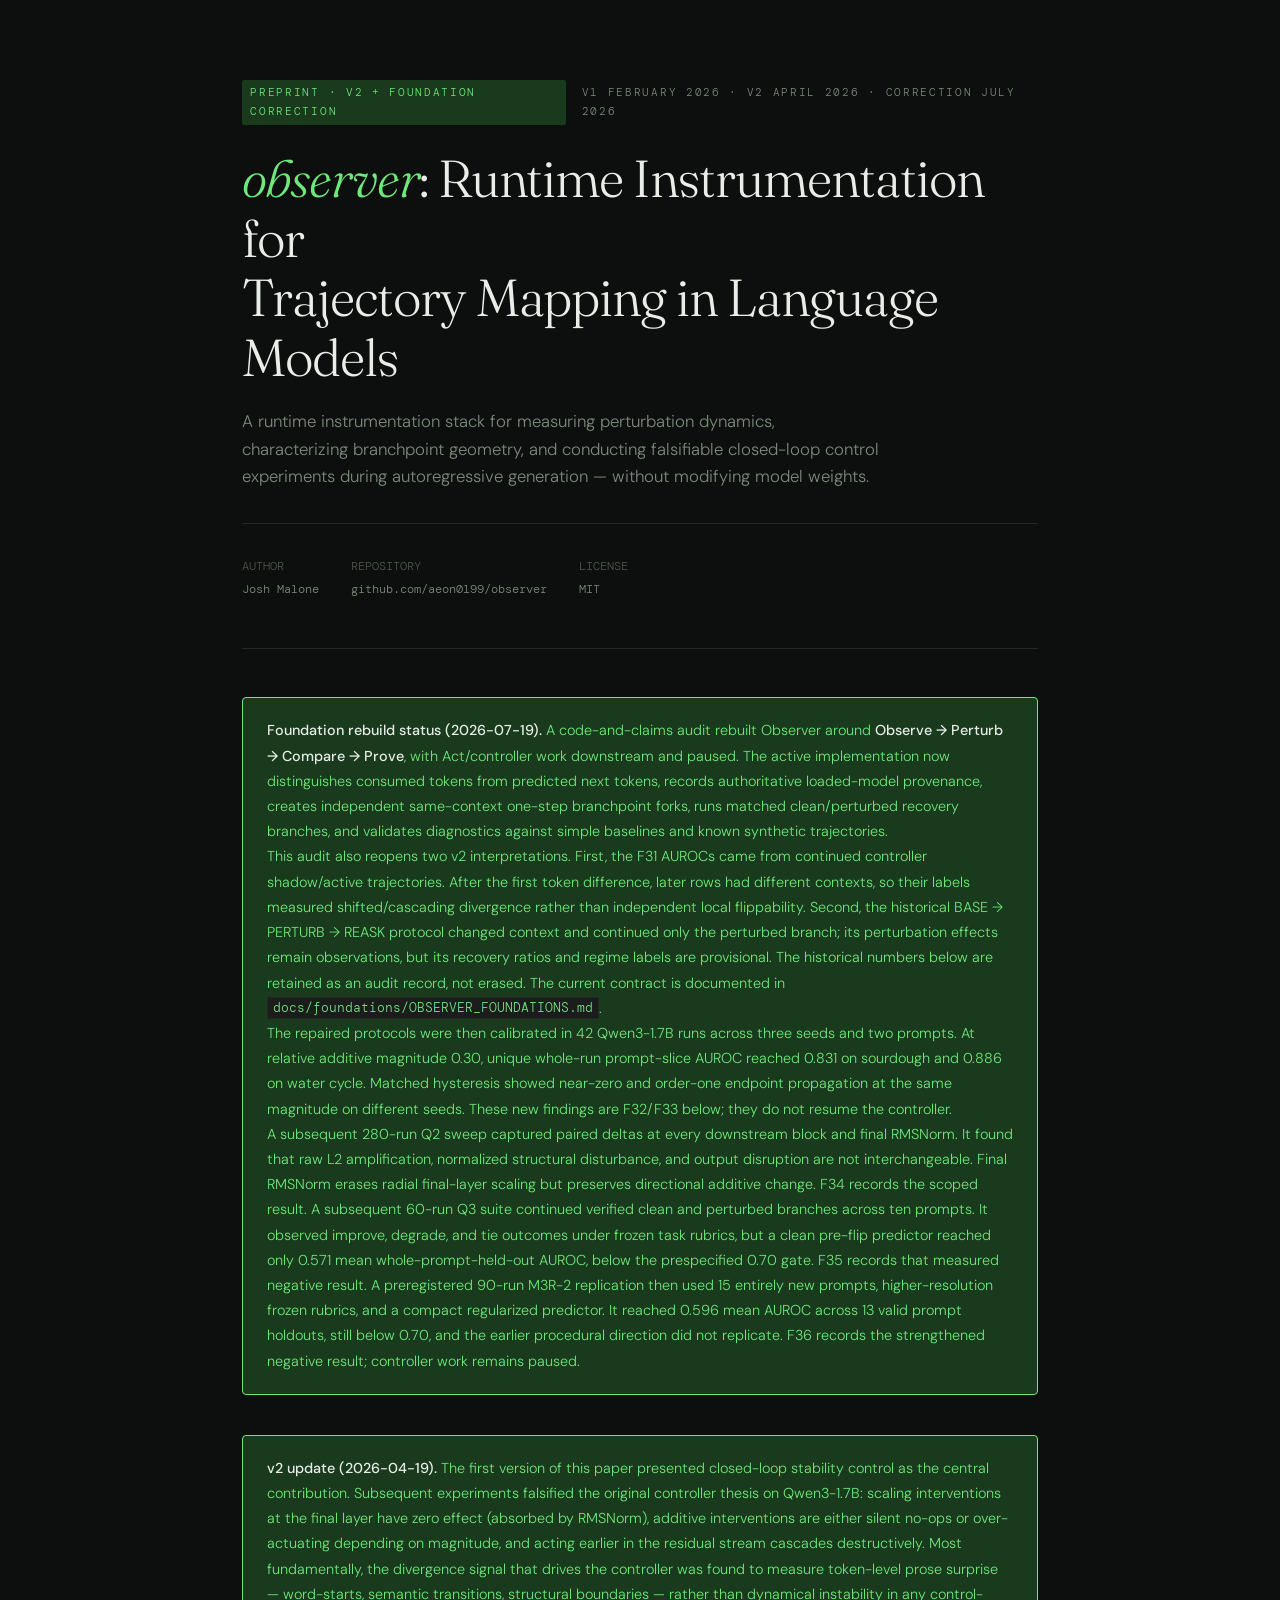
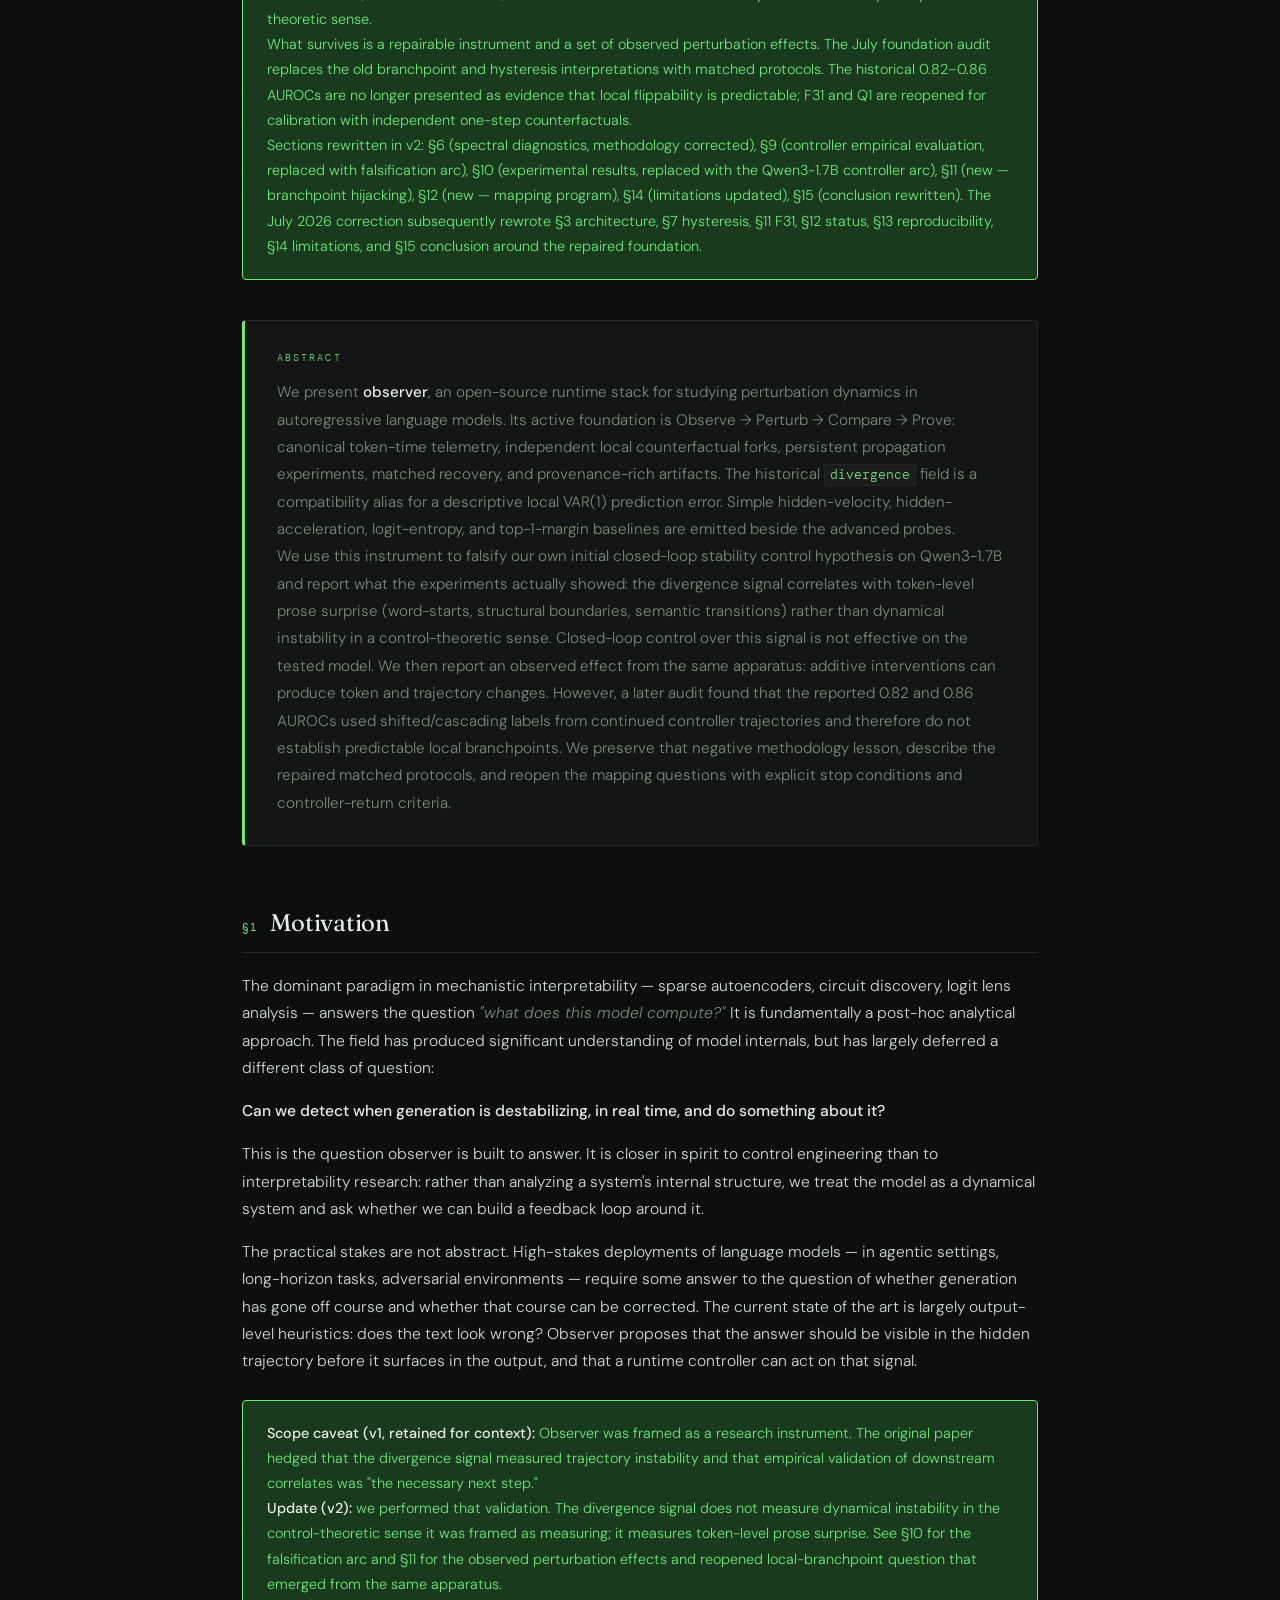
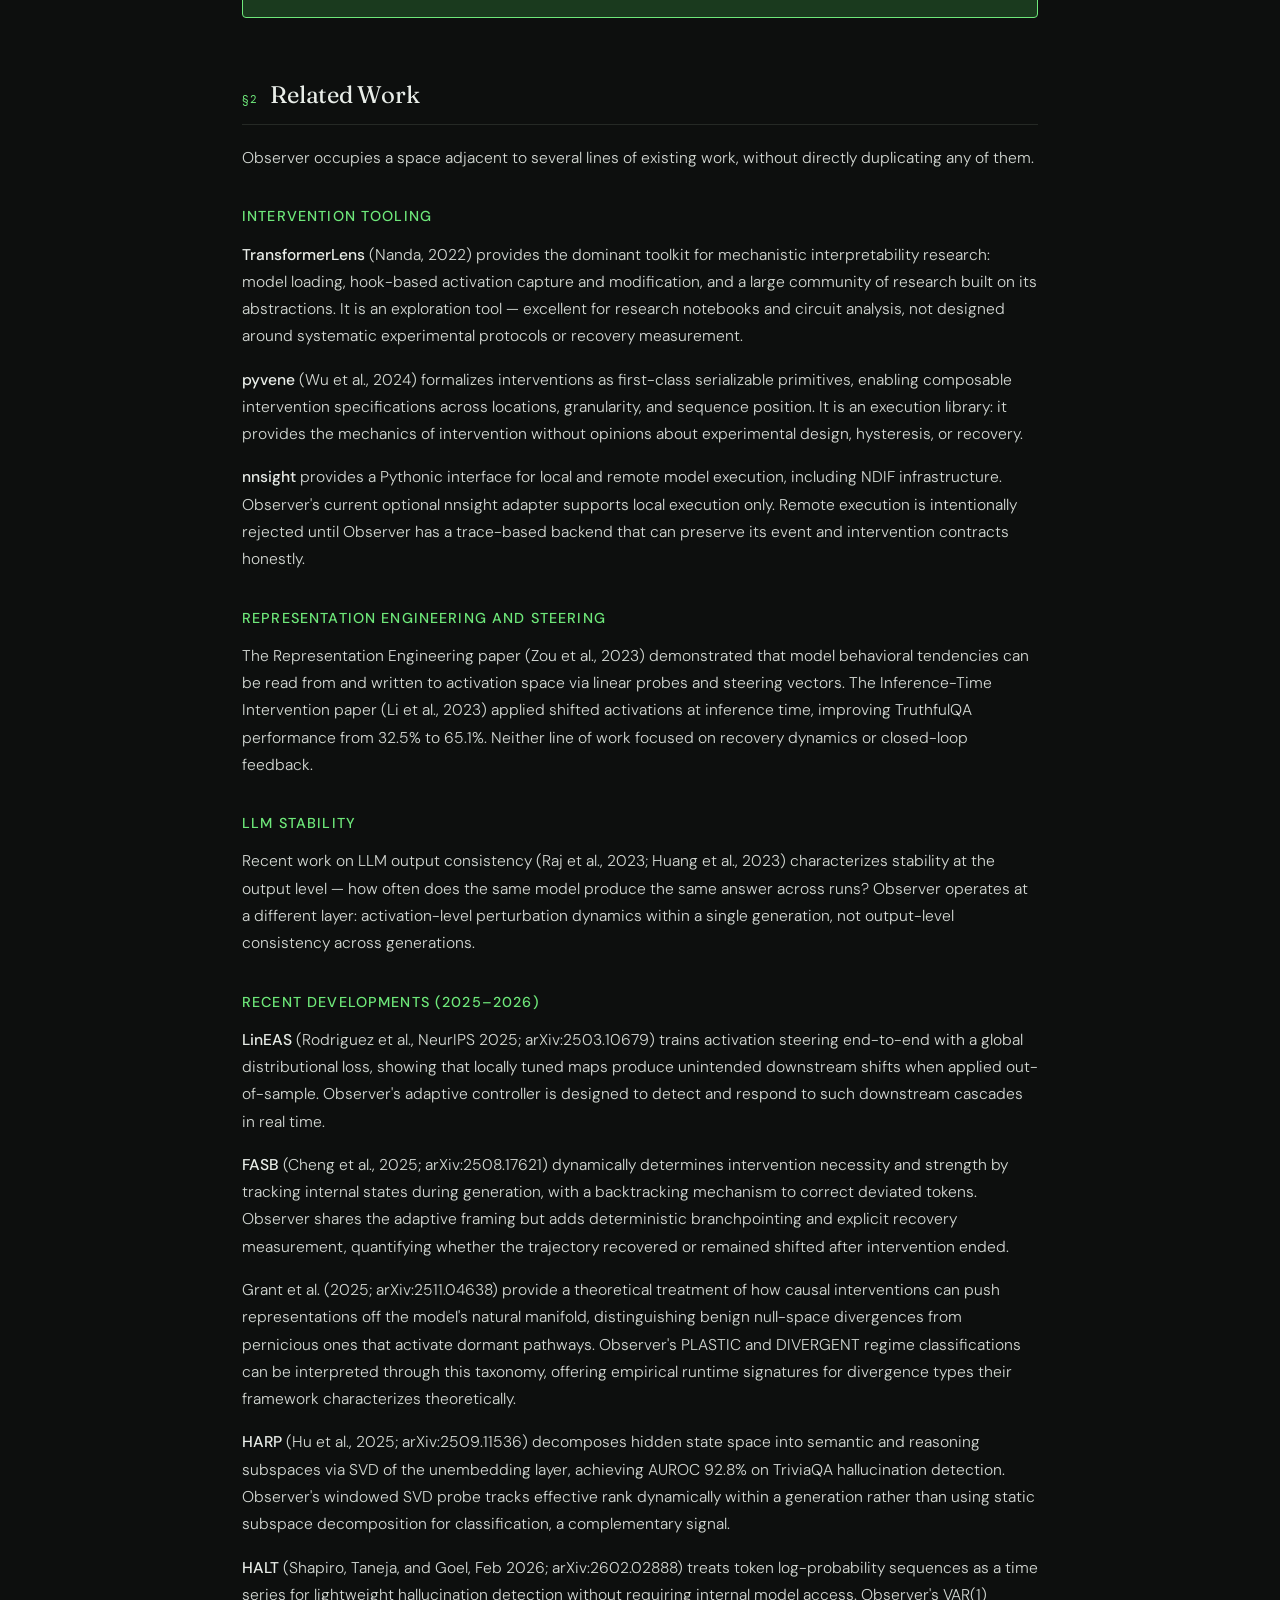
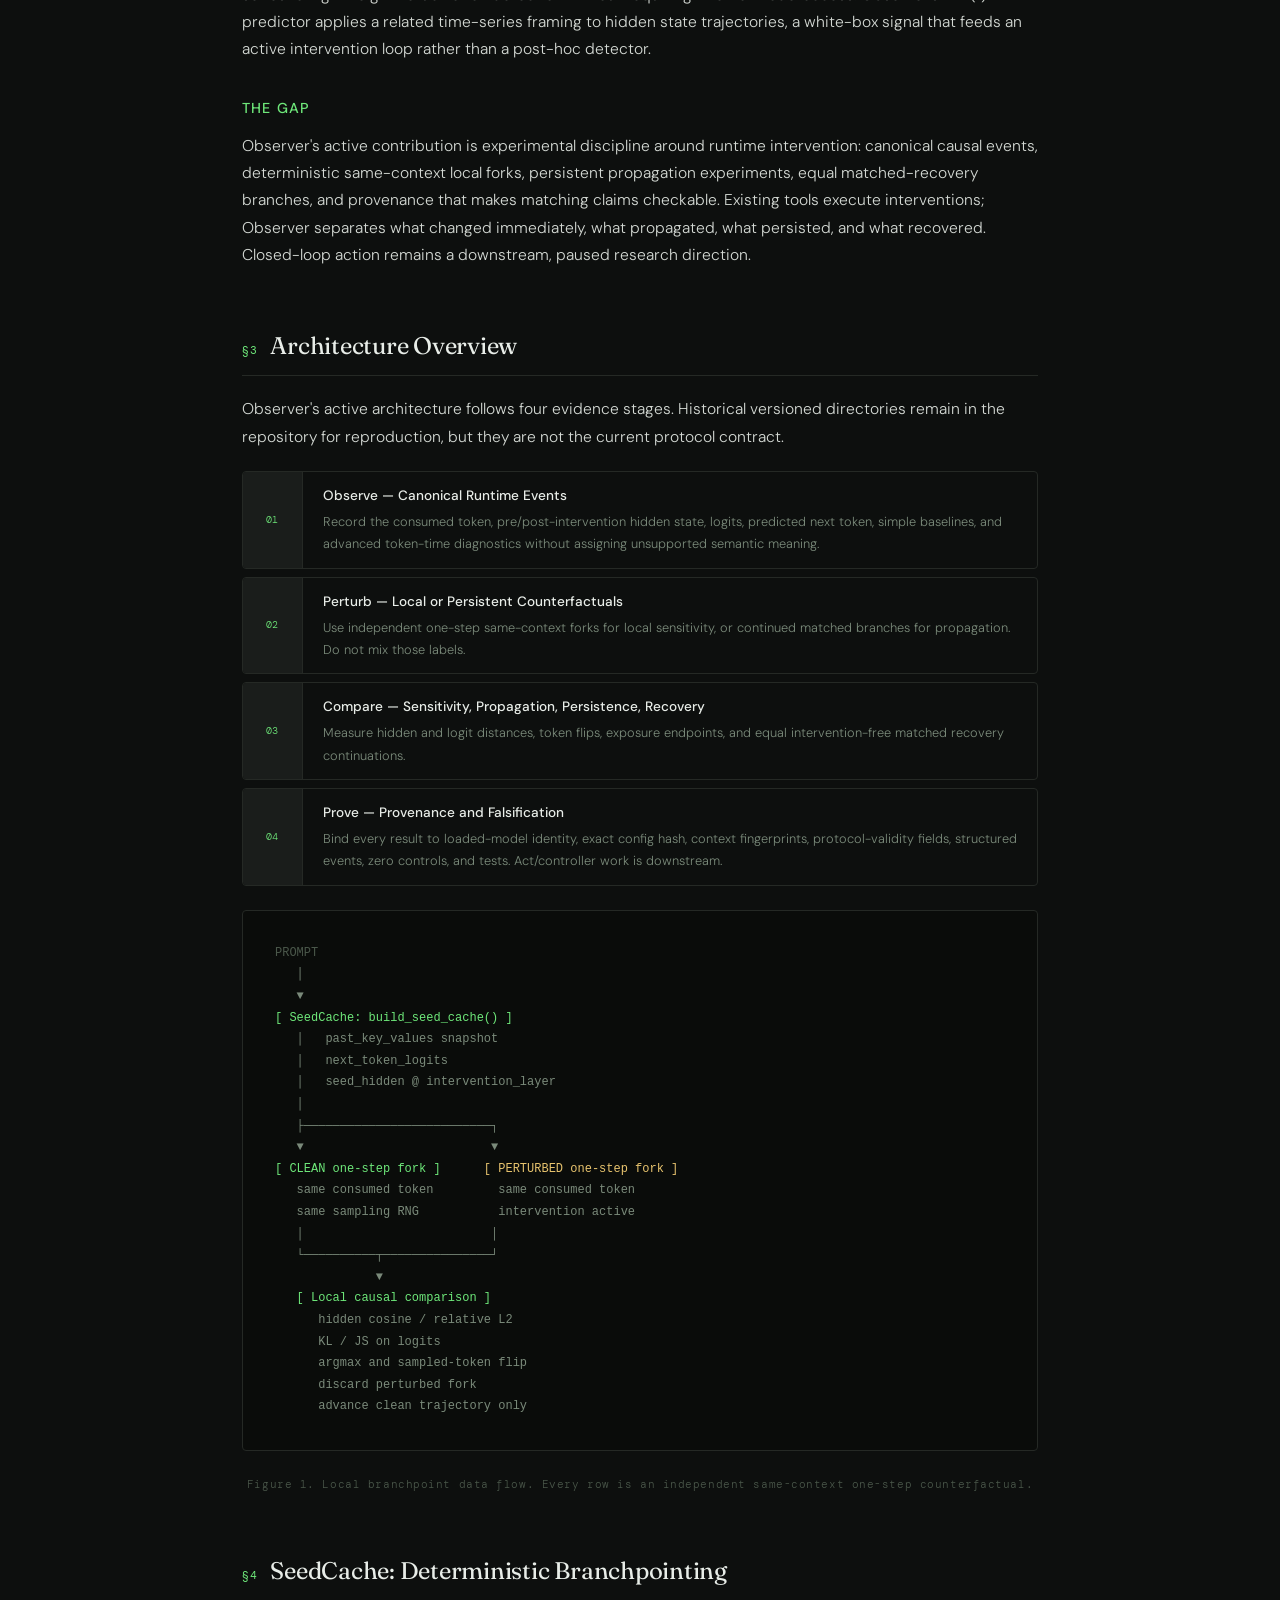
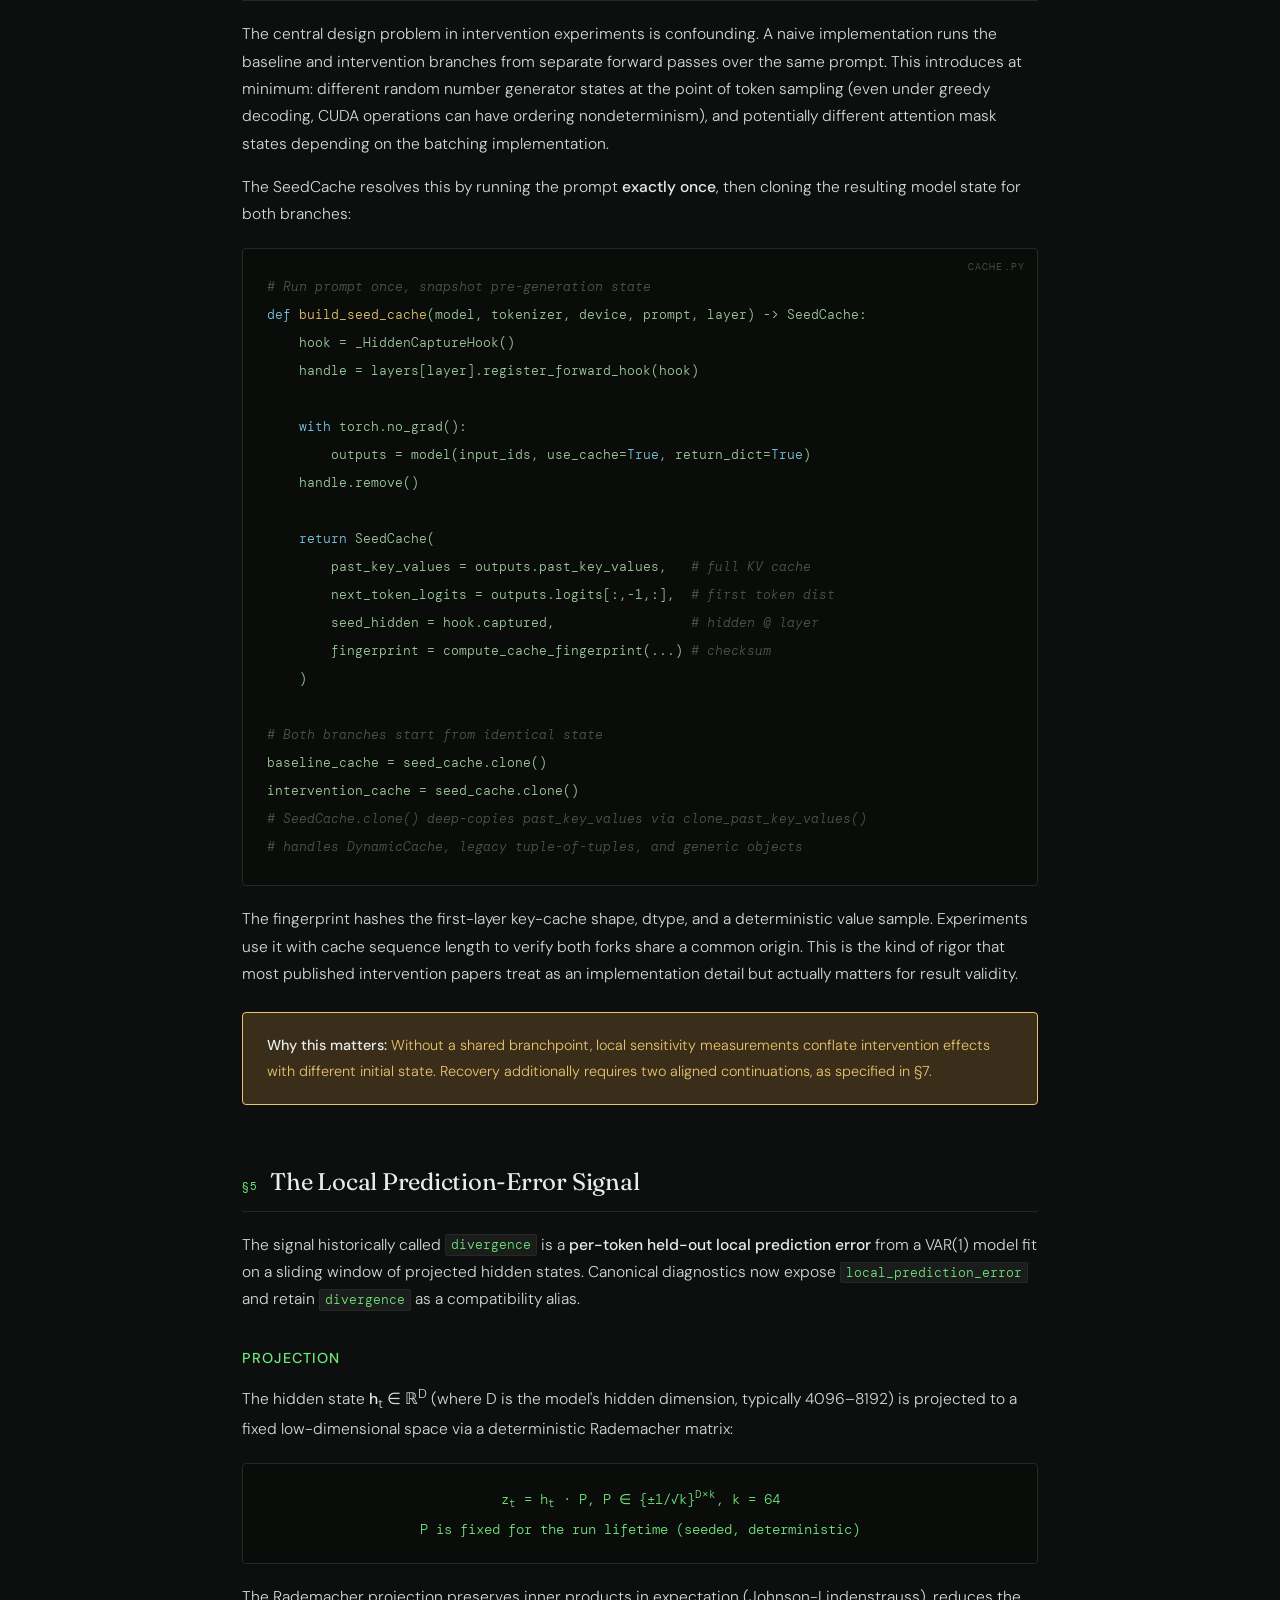
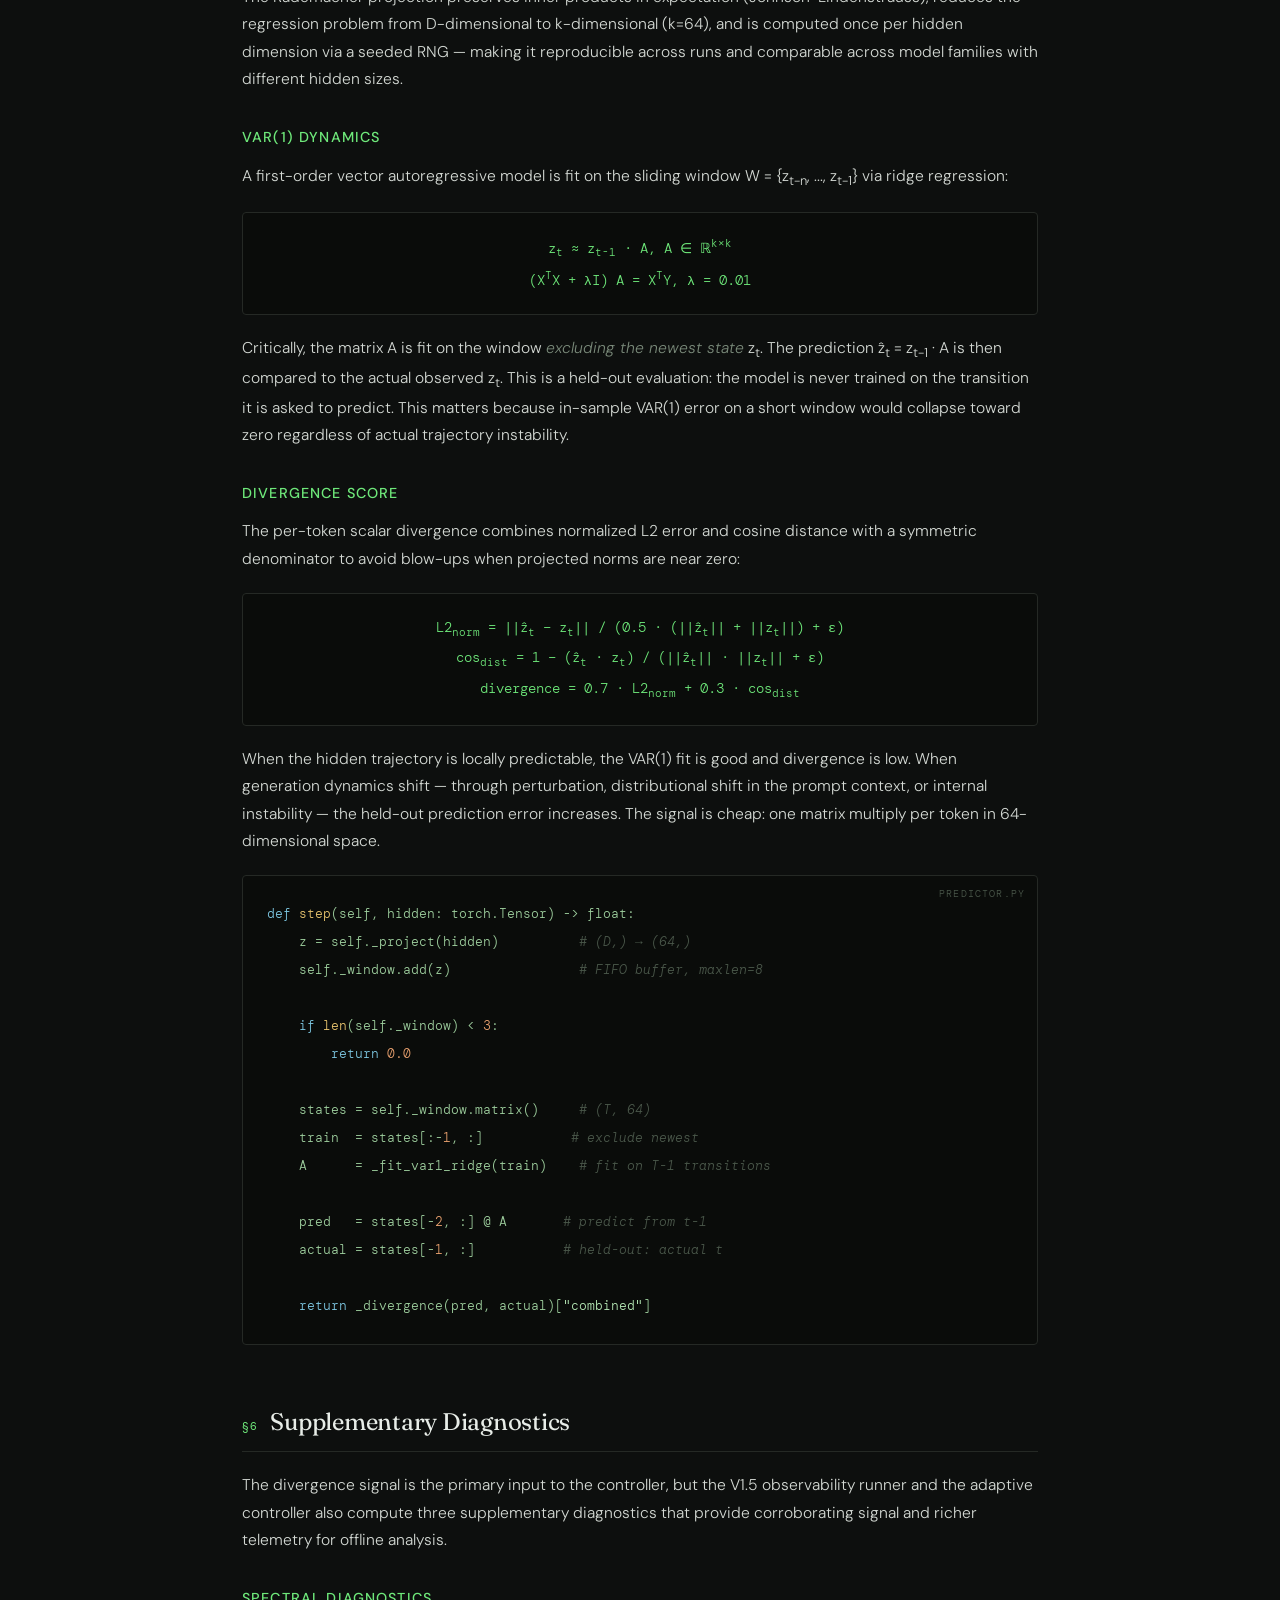
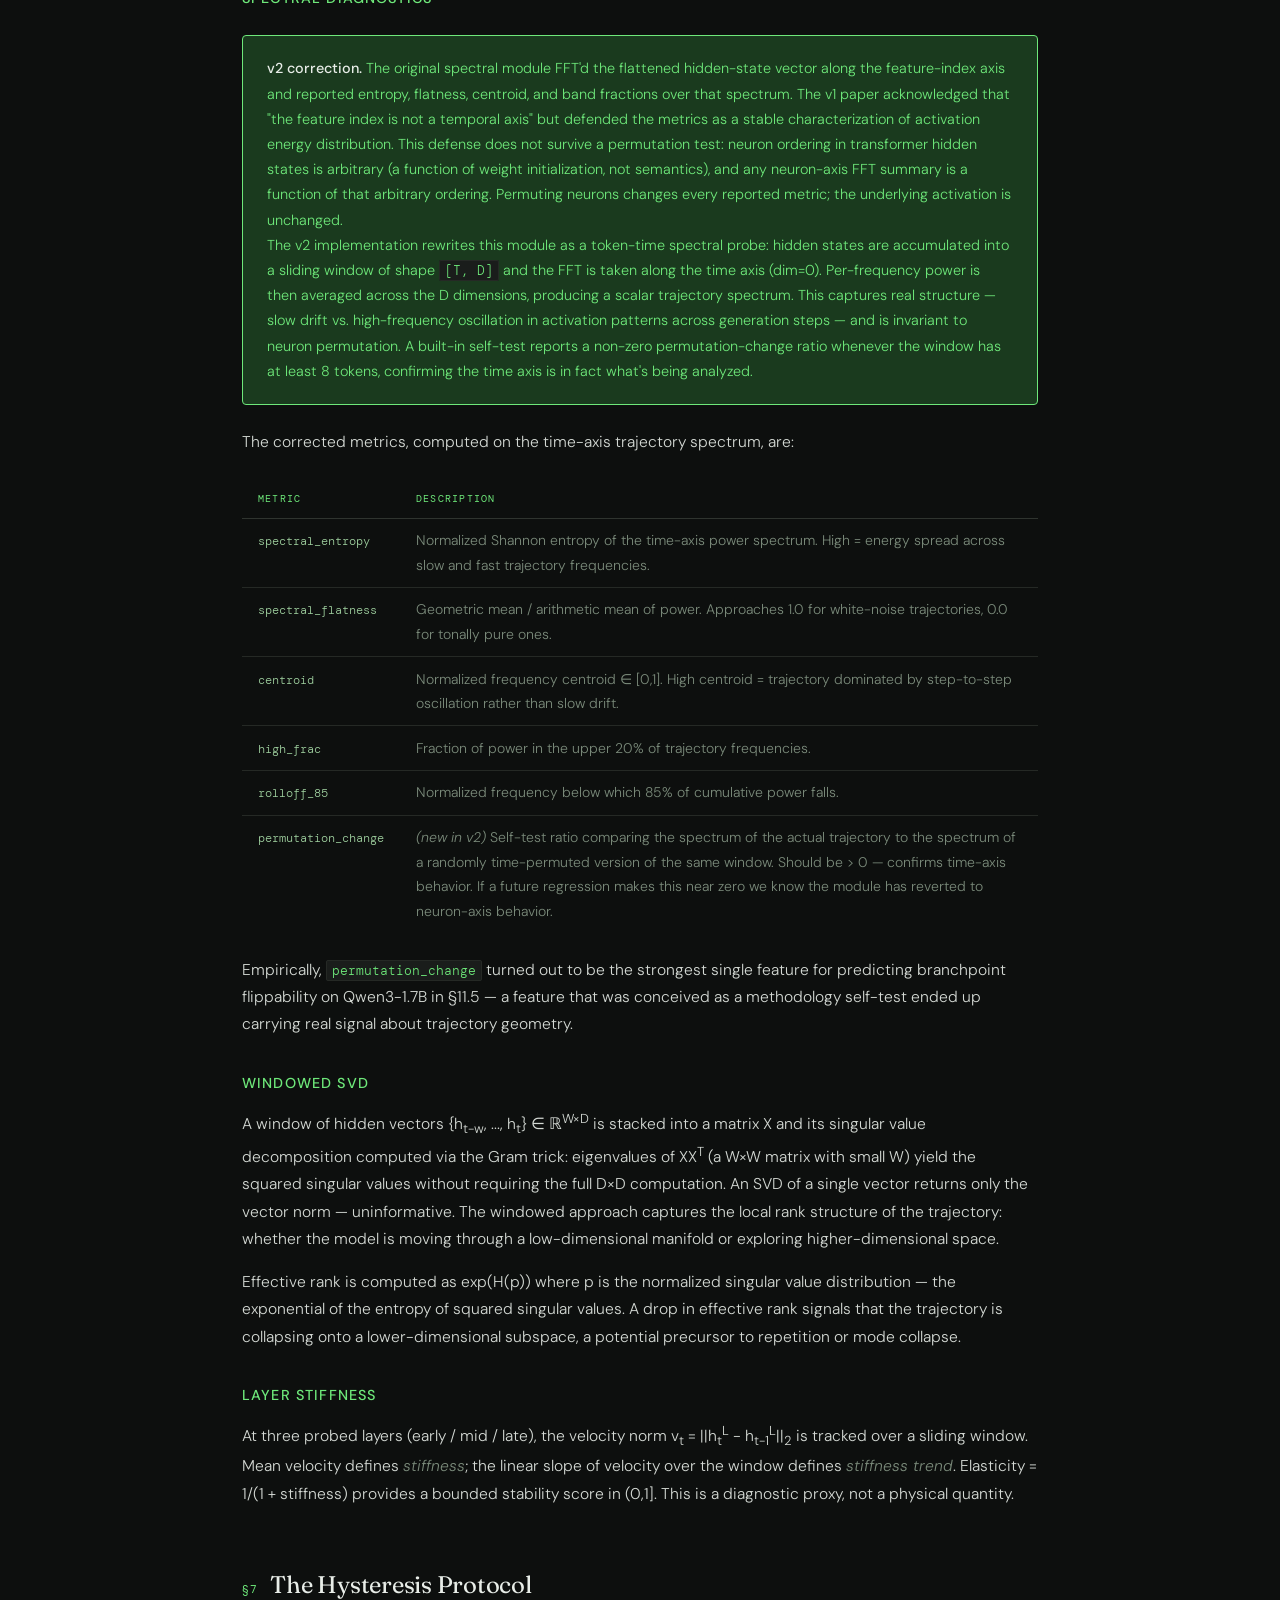
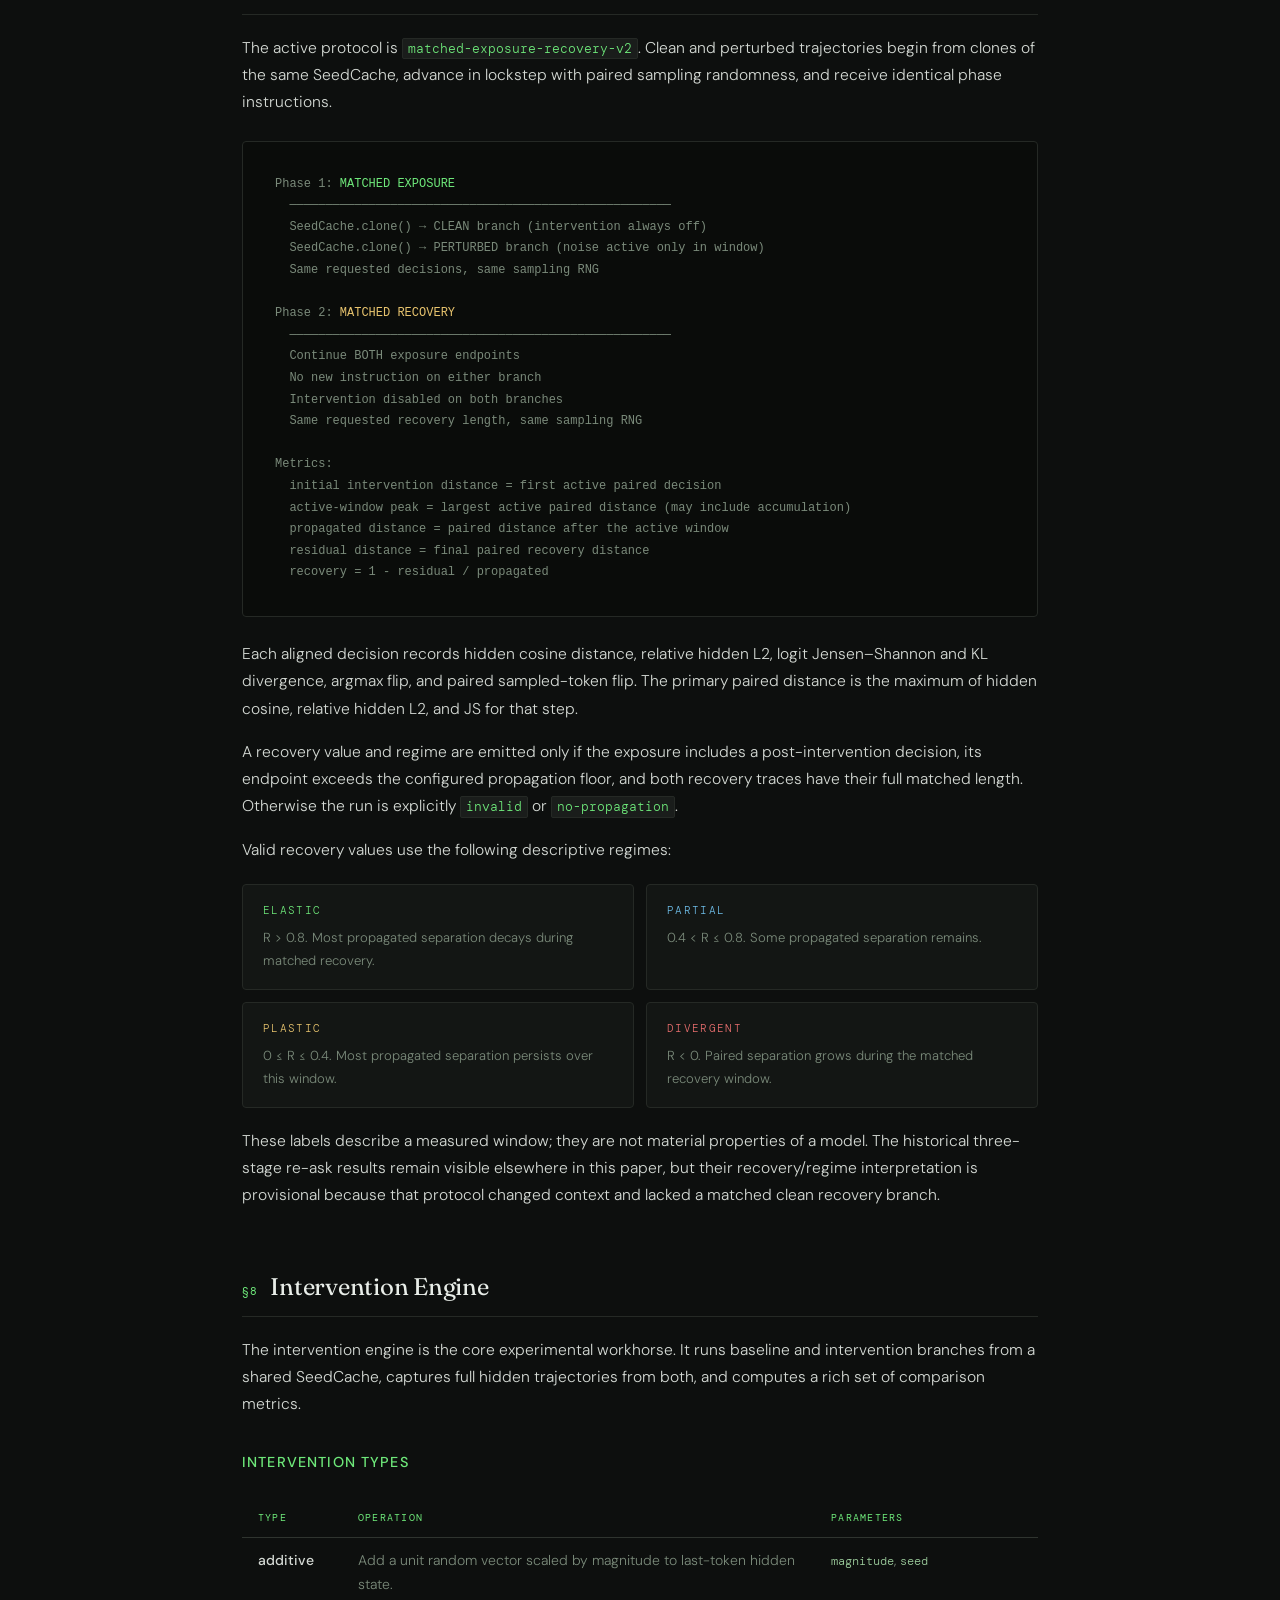
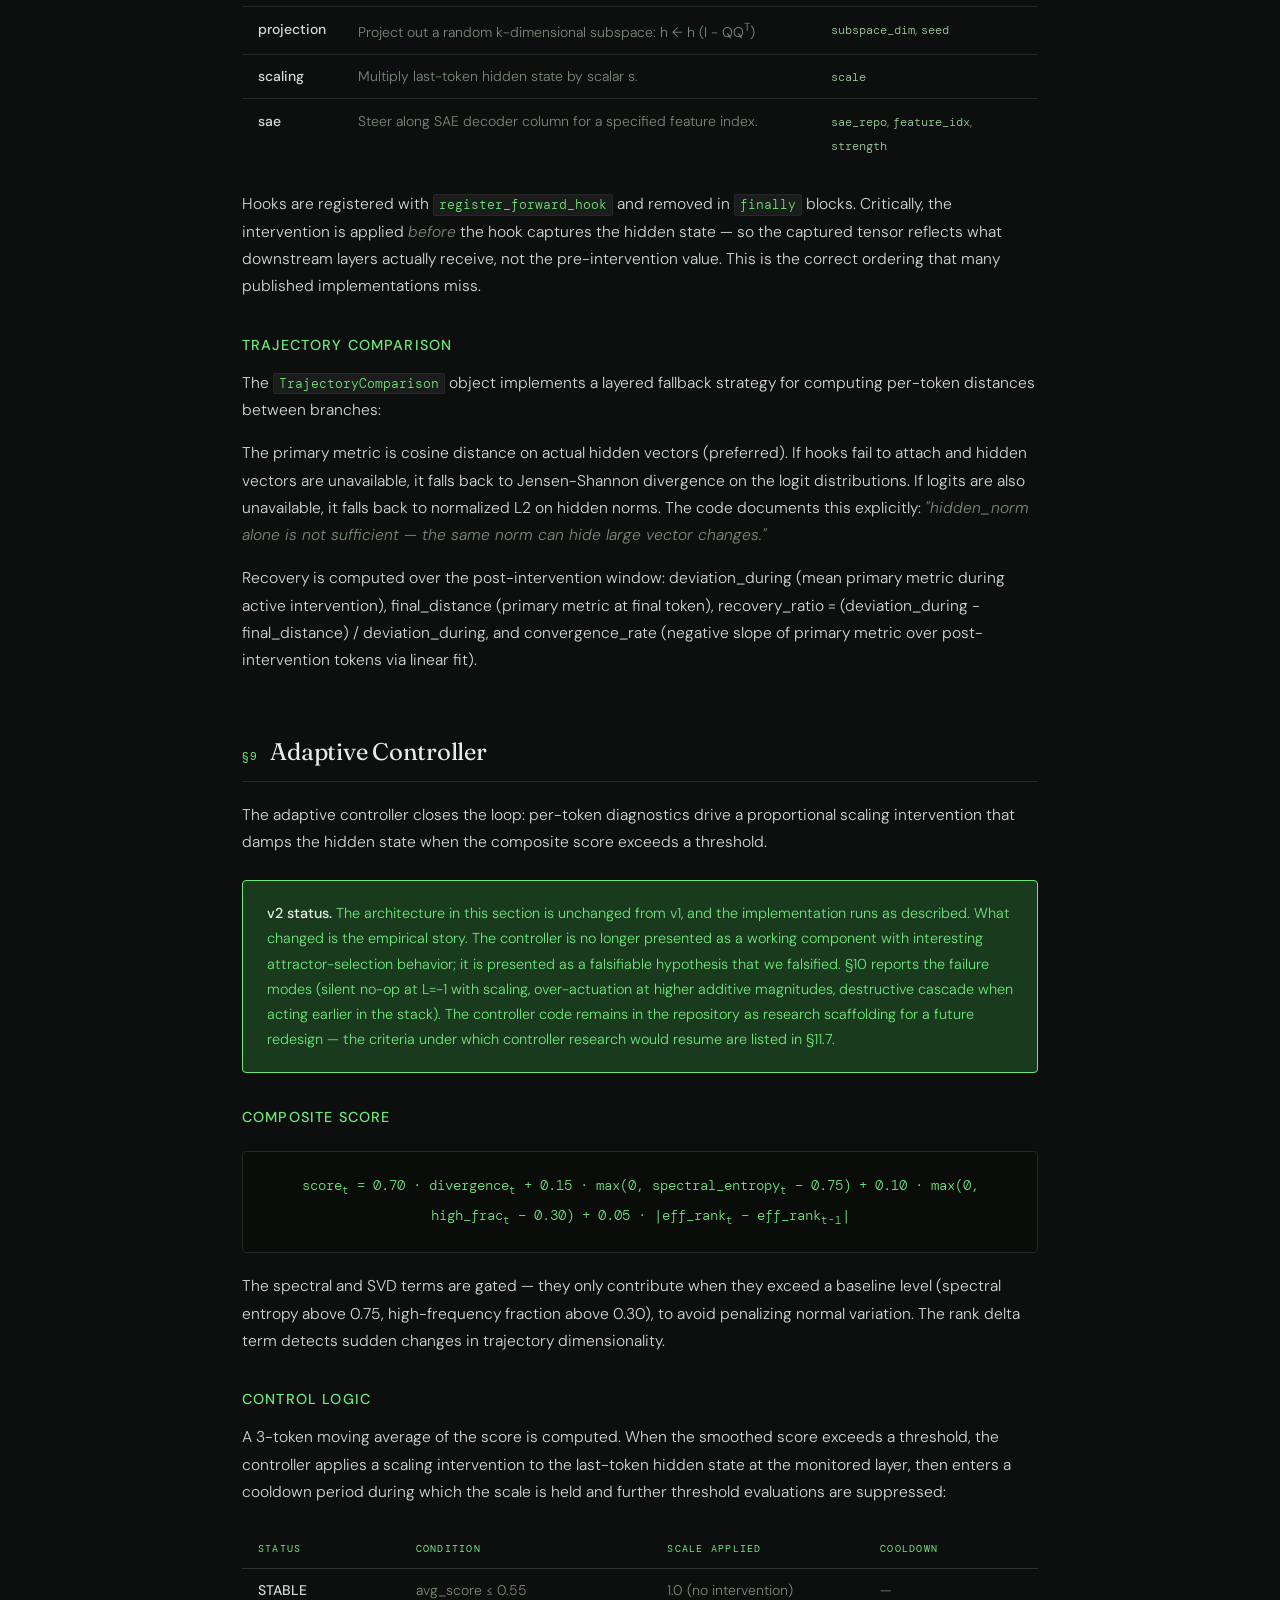
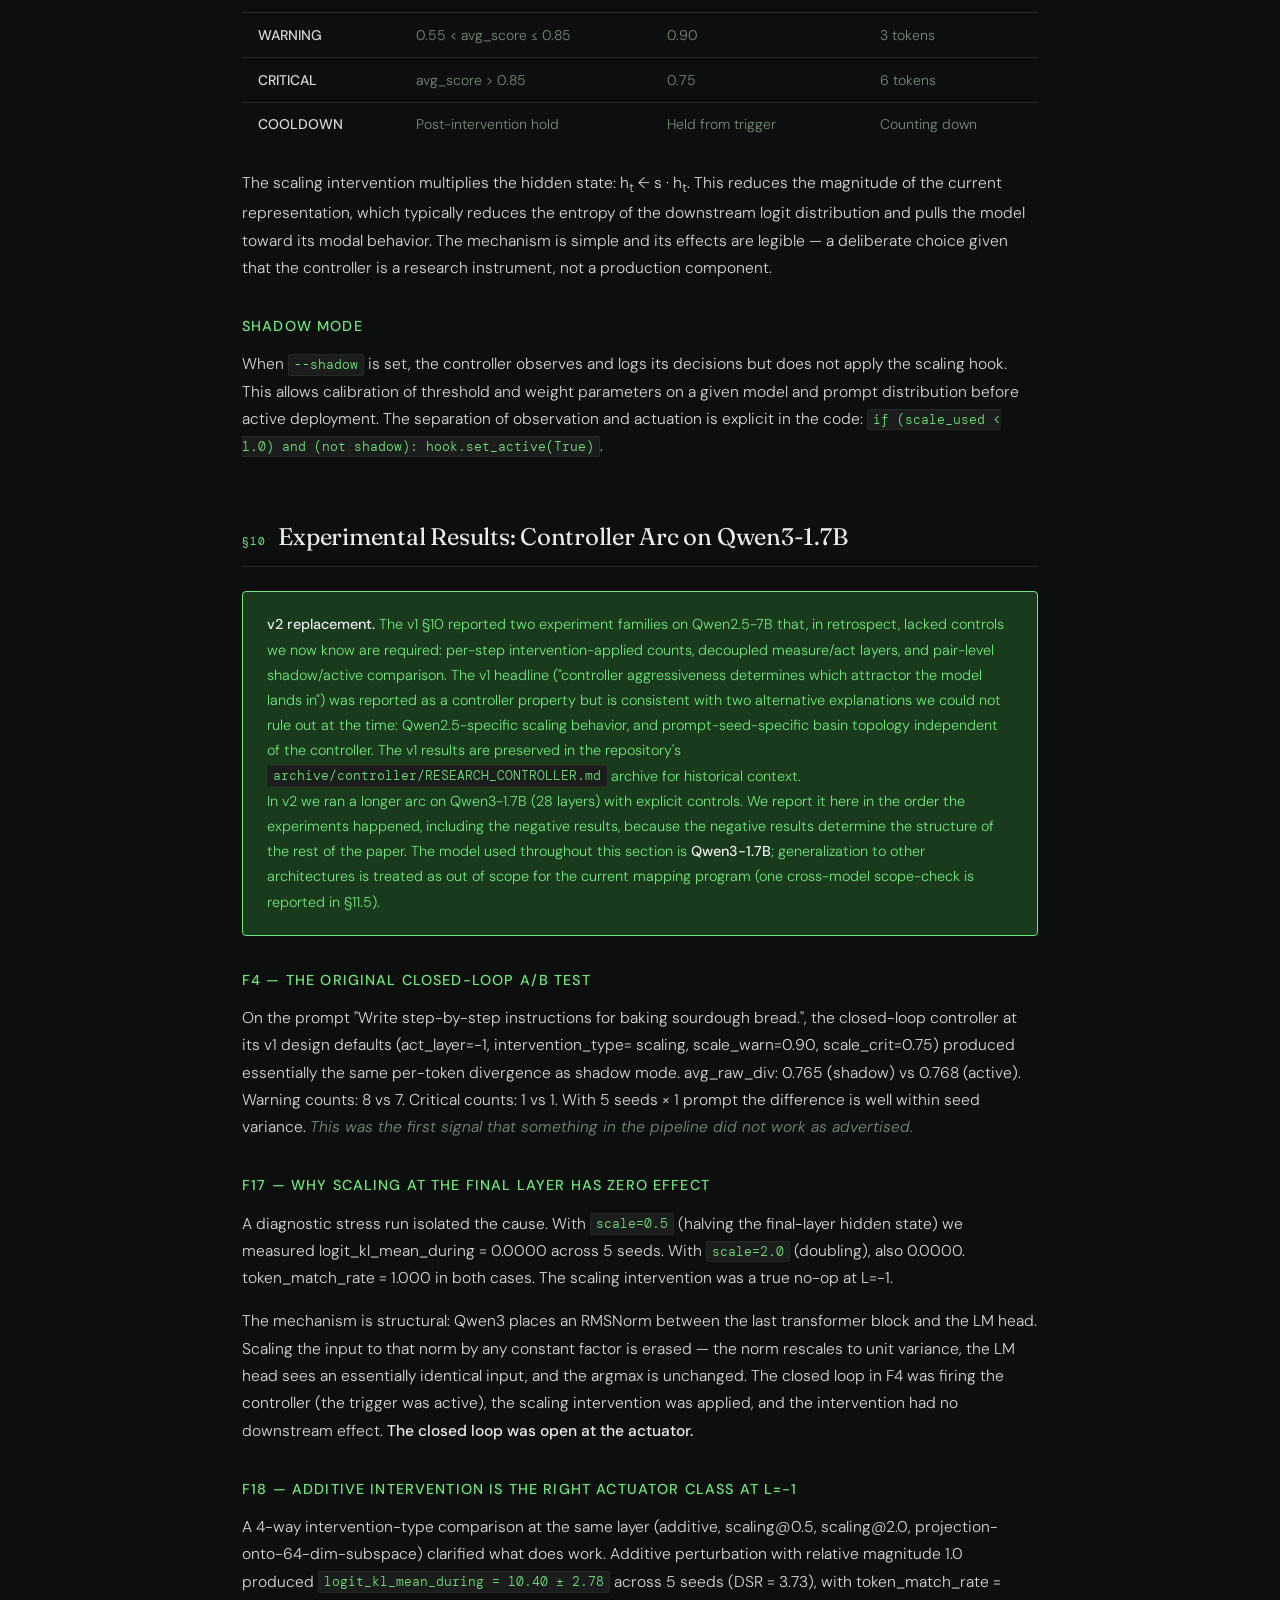
==== commit 64bf93eb: "docs: organize research and experiment documentation" ====
--- a/docs/observer_paper.html
+++ b/docs/observer_paper.html
@@ -511,7 +511,7 @@
     observations, but its recovery ratios and regime labels are provisional.
     The historical numbers below are retained as an audit record, not erased.
     The current contract is documented in
-    <code>docs/OBSERVER_FOUNDATIONS.md</code>.
+    <code>docs/foundations/OBSERVER_FOUNDATIONS.md</code>.
   </p>
   <p>
     The repaired protocols were then calibrated in 42 Qwen3-1.7B runs across
@@ -1261,7 +1261,7 @@
       consistent with two alternative explanations we could not rule out at the time:
       Qwen2.5-specific scaling behavior, and prompt-seed-specific basin topology
       independent of the controller. The v1 results are preserved in the repository's
-      <code>RESEARCH_CONTROLLER.md</code> archive for historical context.
+      <code>archive/controller/RESEARCH_CONTROLLER.md</code> archive for historical context.
     </p>
     <p>
       In v2 we ran a longer arc on Qwen3-1.7B (28 layers) with explicit controls. We
@@ -1768,7 +1768,7 @@
     <code>(scaling | additive-random | additive-EMA-opposing | additive-anchor-opposing)</code>
     × <code>(L=−1, L=−2, L=−3)</code> × <code>(magnitude ∈ {0.3, 0.6, 0.8, 1.2})</code>
     have all been tested and are recorded in §10 and the
-    <code>RESEARCH_CONTROLLER.md</code> archive. Reopening this space without new
+    <code>archive/controller/RESEARCH_CONTROLLER.md</code> archive. Reopening this space without new
     information from the mapping work would be blind tuning.
   </p>
 </section>
@@ -1789,7 +1789,7 @@
     artifacts.
   </p>
   <p>
-    The included <code>REPRODUCIBILITY.md</code> specifies a reporting checklist for public claims: 
+    The included <code>docs/research/REPRODUCIBILITY.md</code> specifies a reporting checklist for public claims: 
     pin commit hash in every figure caption; report model key, backend, seed, and intervention settings; 
     run at least 3 seeds per comparison; report mean + confidence interval, not best run; 
     publish raw <code>results.json</code> used for plots. This is the standard that is routinely 
@@ -1801,10 +1801,10 @@
     installation, event semantics, provenance, semantic layer resolution,
     same-context local forks, matched recovery, run-grouped analysis, and
     synthetic diagnostic validation. The repository keeps two top-level research documents:
-    <code>RESEARCH.md</code> tracks the active mapping program and is the entry point
-    for any new session, and <code>RESEARCH_CONTROLLER.md</code> archives the
+    <code>docs/research/RESEARCH.md</code> tracks the active mapping program and is the entry point
+    for any new session, and <code>archive/controller/RESEARCH_CONTROLLER.md</code> archives the
     completed controller arc with full F-numbered findings so subsequent agents can
-    cite established facts without re-deriving them. <code>docs/RESEARCH_WORKFLOW.md</code>
+    cite established facts without re-deriving them. <code>docs/workflow/RESEARCH_WORKFLOW.md</code>
     documents the experiment handoff protocol both documents follow.
   </p>
 </section>
@@ -2005,8 +2005,8 @@
     implemented against artifacts that were jointly reviewed before being treated
     as evidence. All code, runs, and claims were human-reviewed against generated
     artifacts. The complete F-numbered evidence chain (F1–F36) is preserved in
-    <code>RESEARCH_CONTROLLER.md</code>, <code>RESEARCH.md</code>, and
-    <code>docs/OBSERVER_FOUNDATIONS.md</code> in the
+    <code>archive/controller/RESEARCH_CONTROLLER.md</code>, <code>docs/research/RESEARCH.md</code>, and
+    <code>docs/foundations/OBSERVER_FOUNDATIONS.md</code> in the
     repository, with full per-experiment run identifiers so any claim in this paper
     can be traced to its underlying run artifacts.
   </p>
